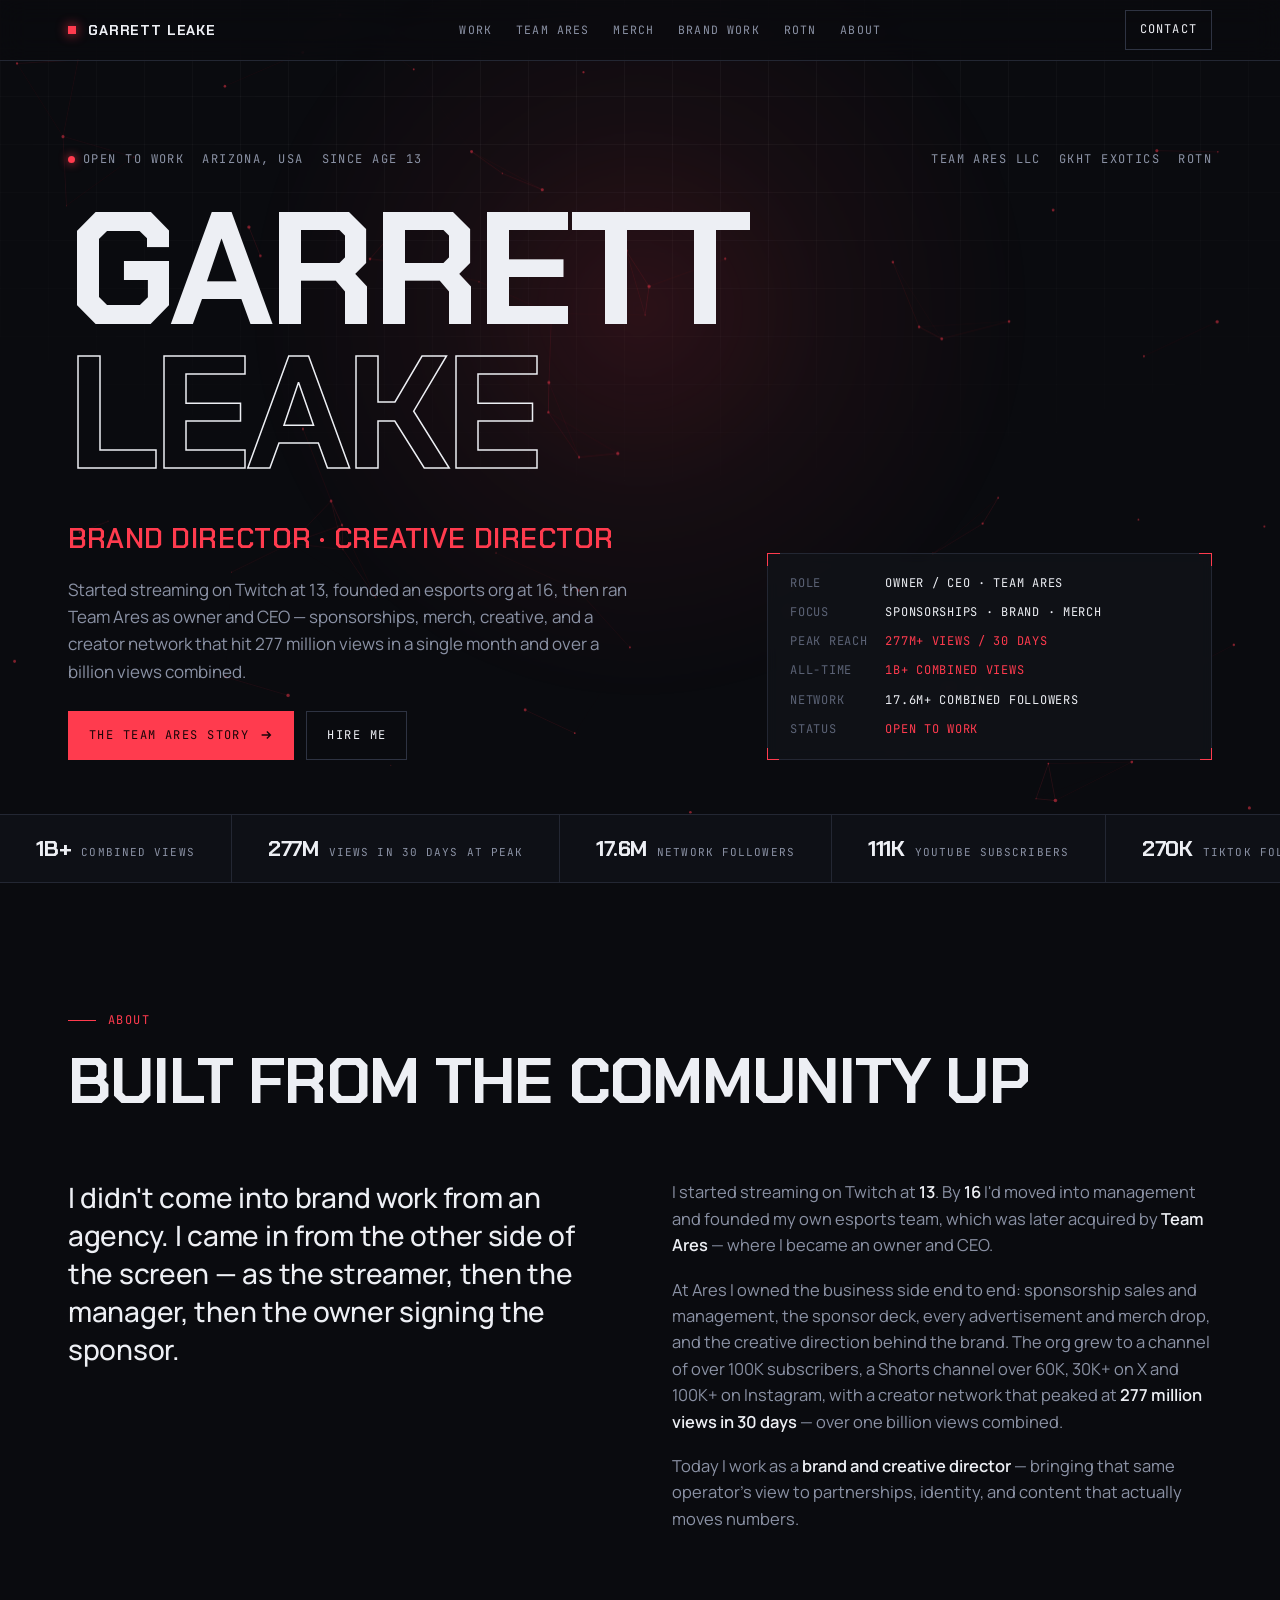
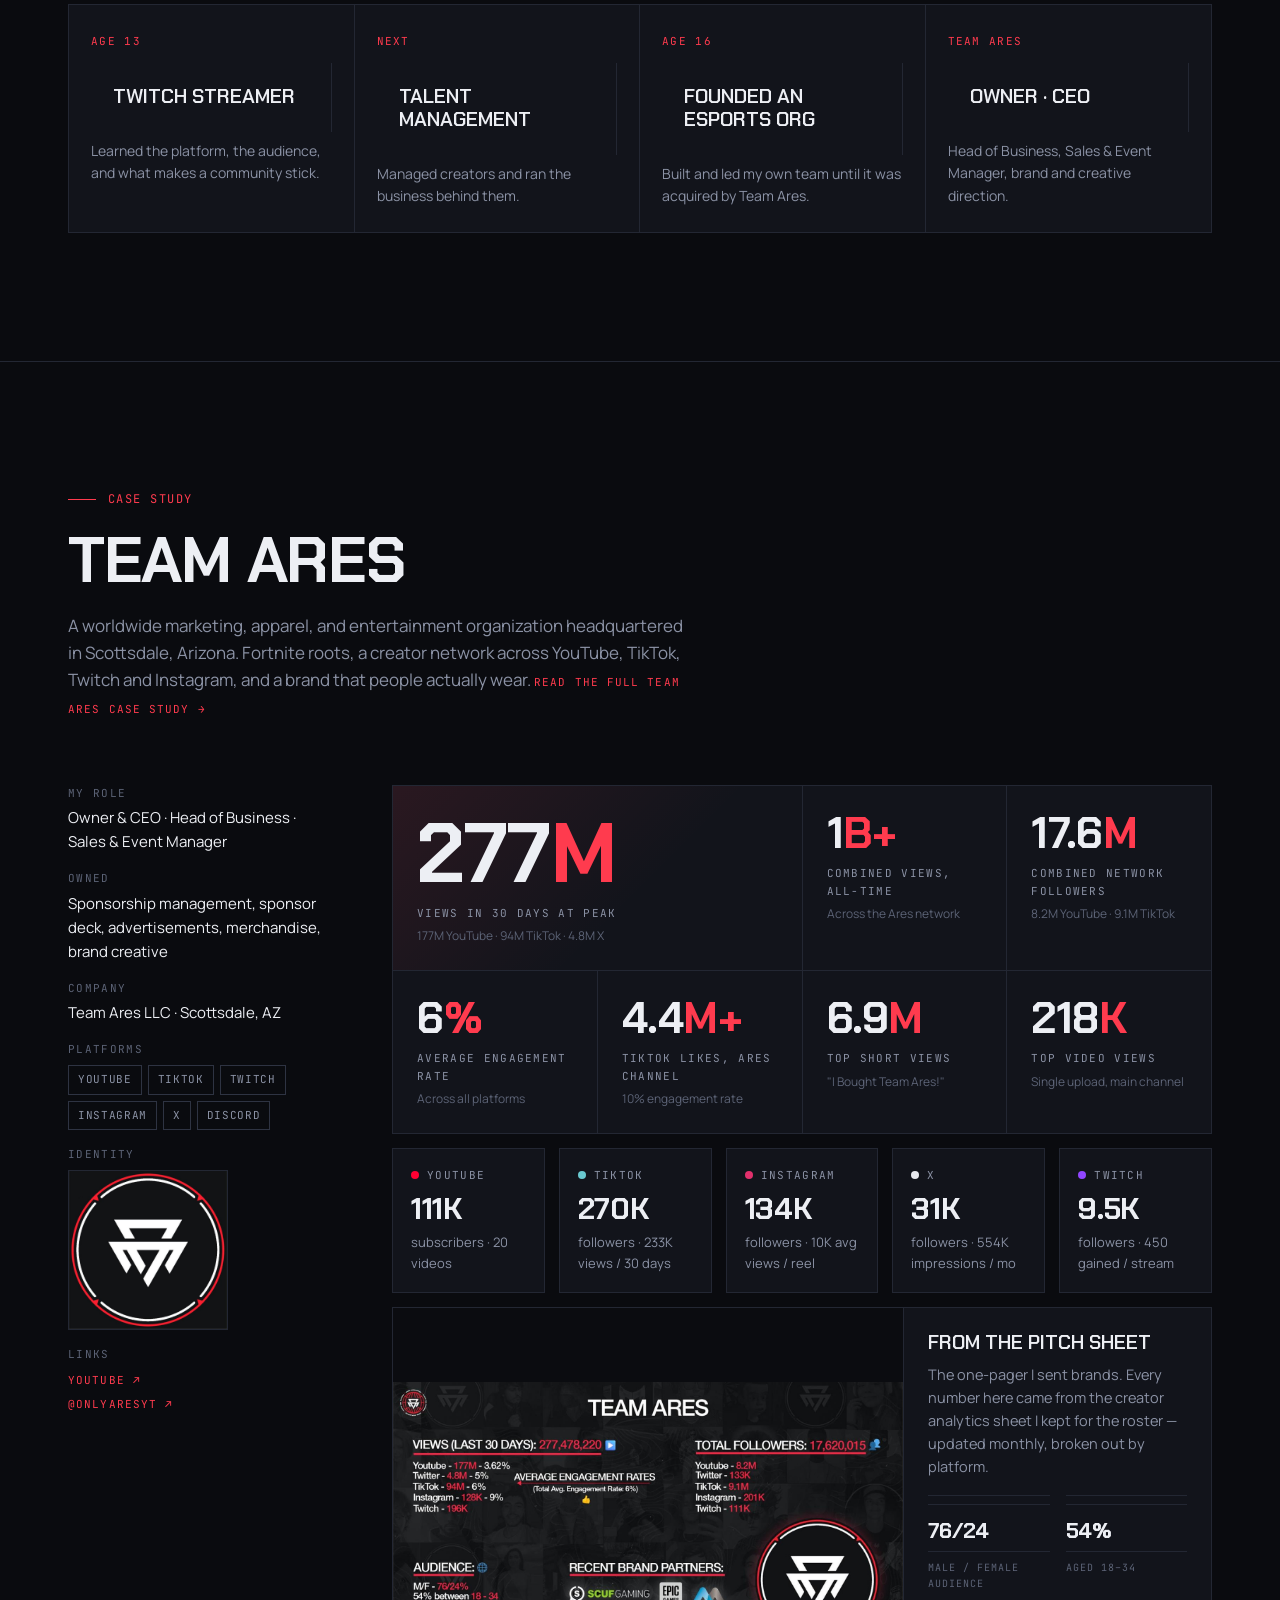
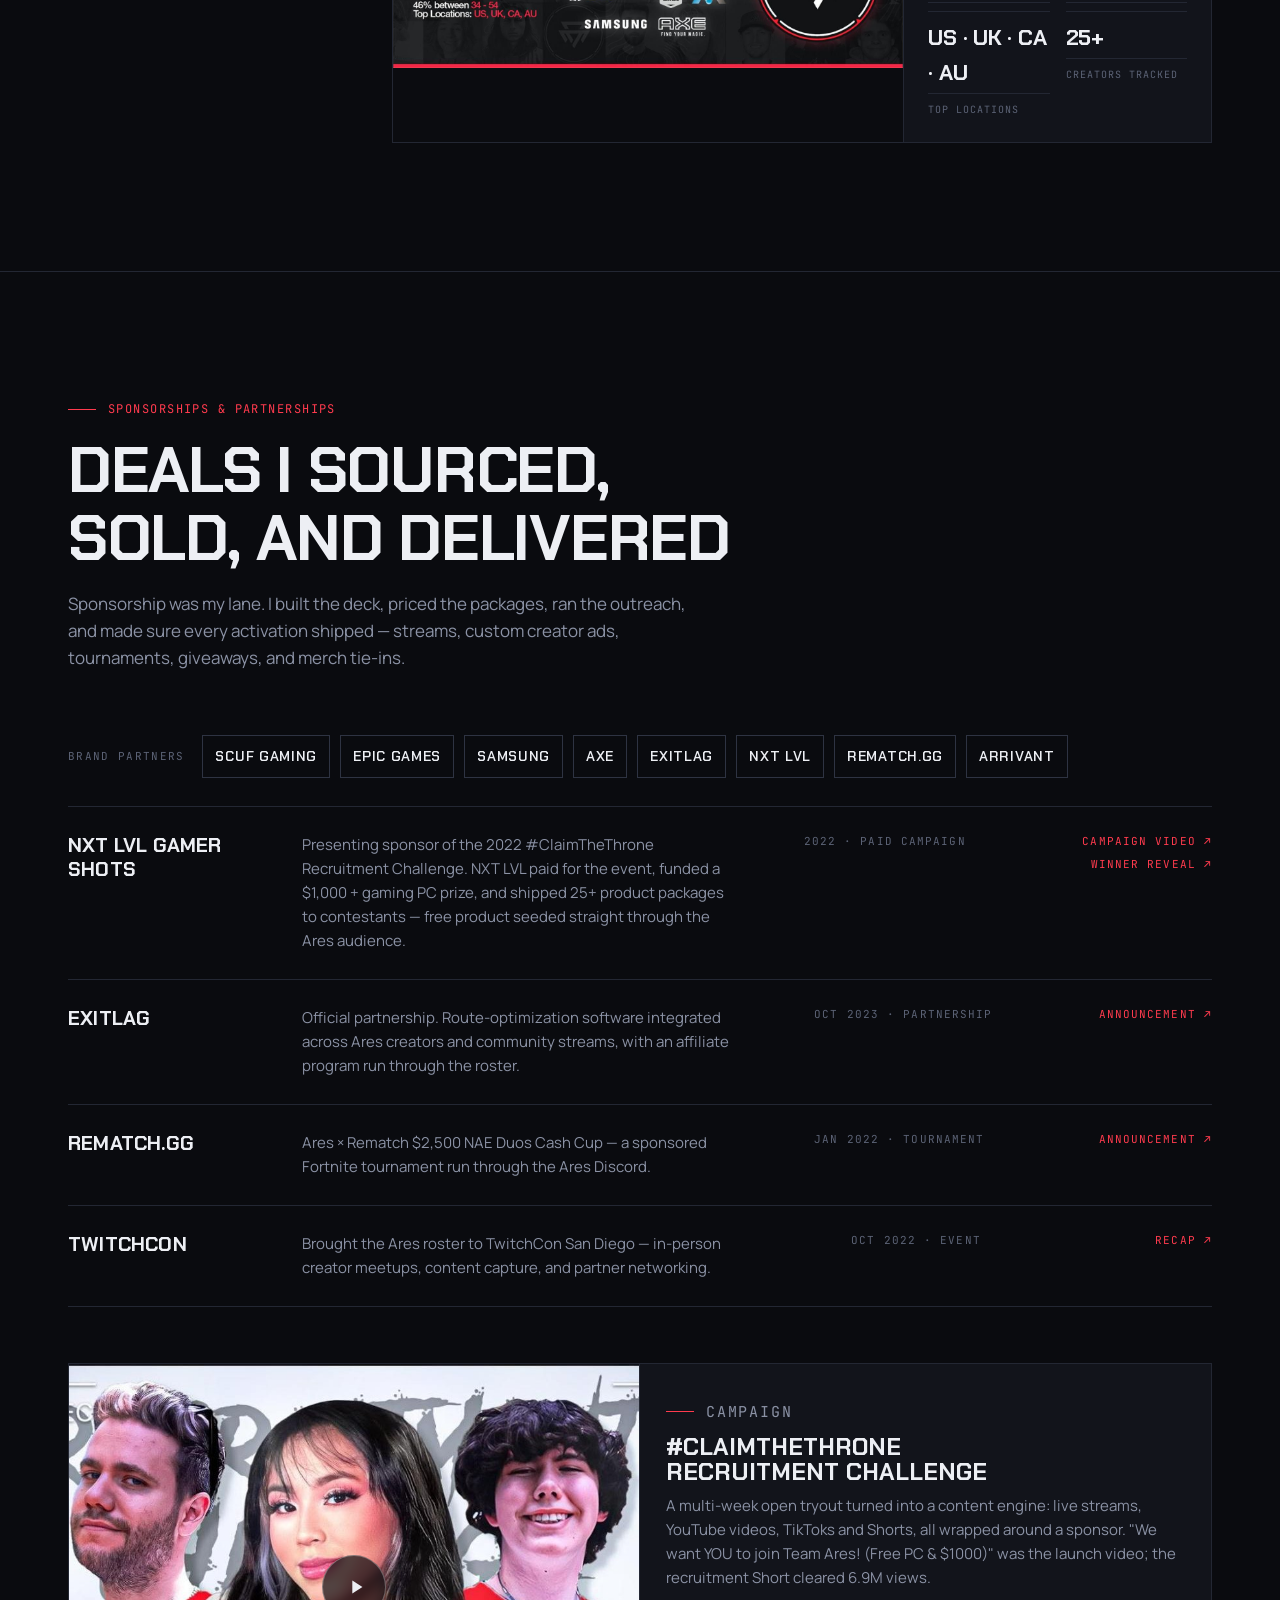
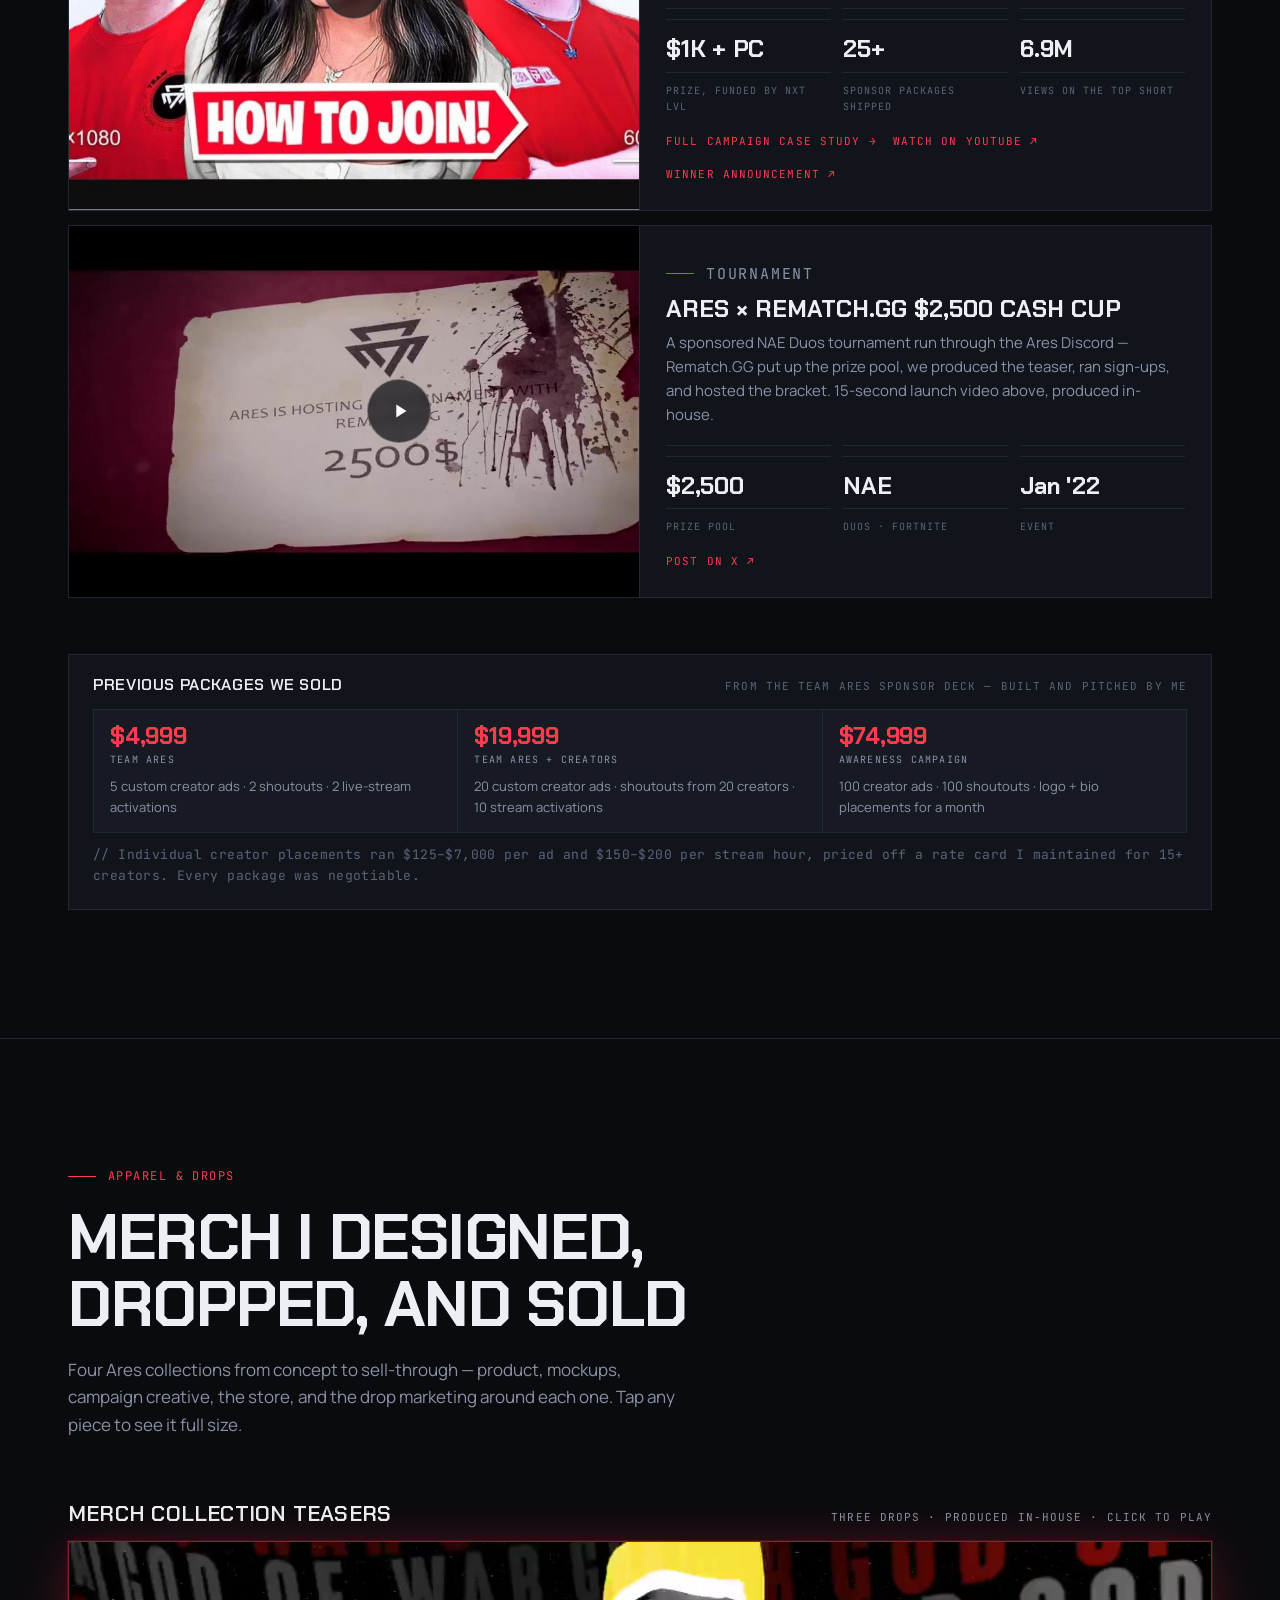
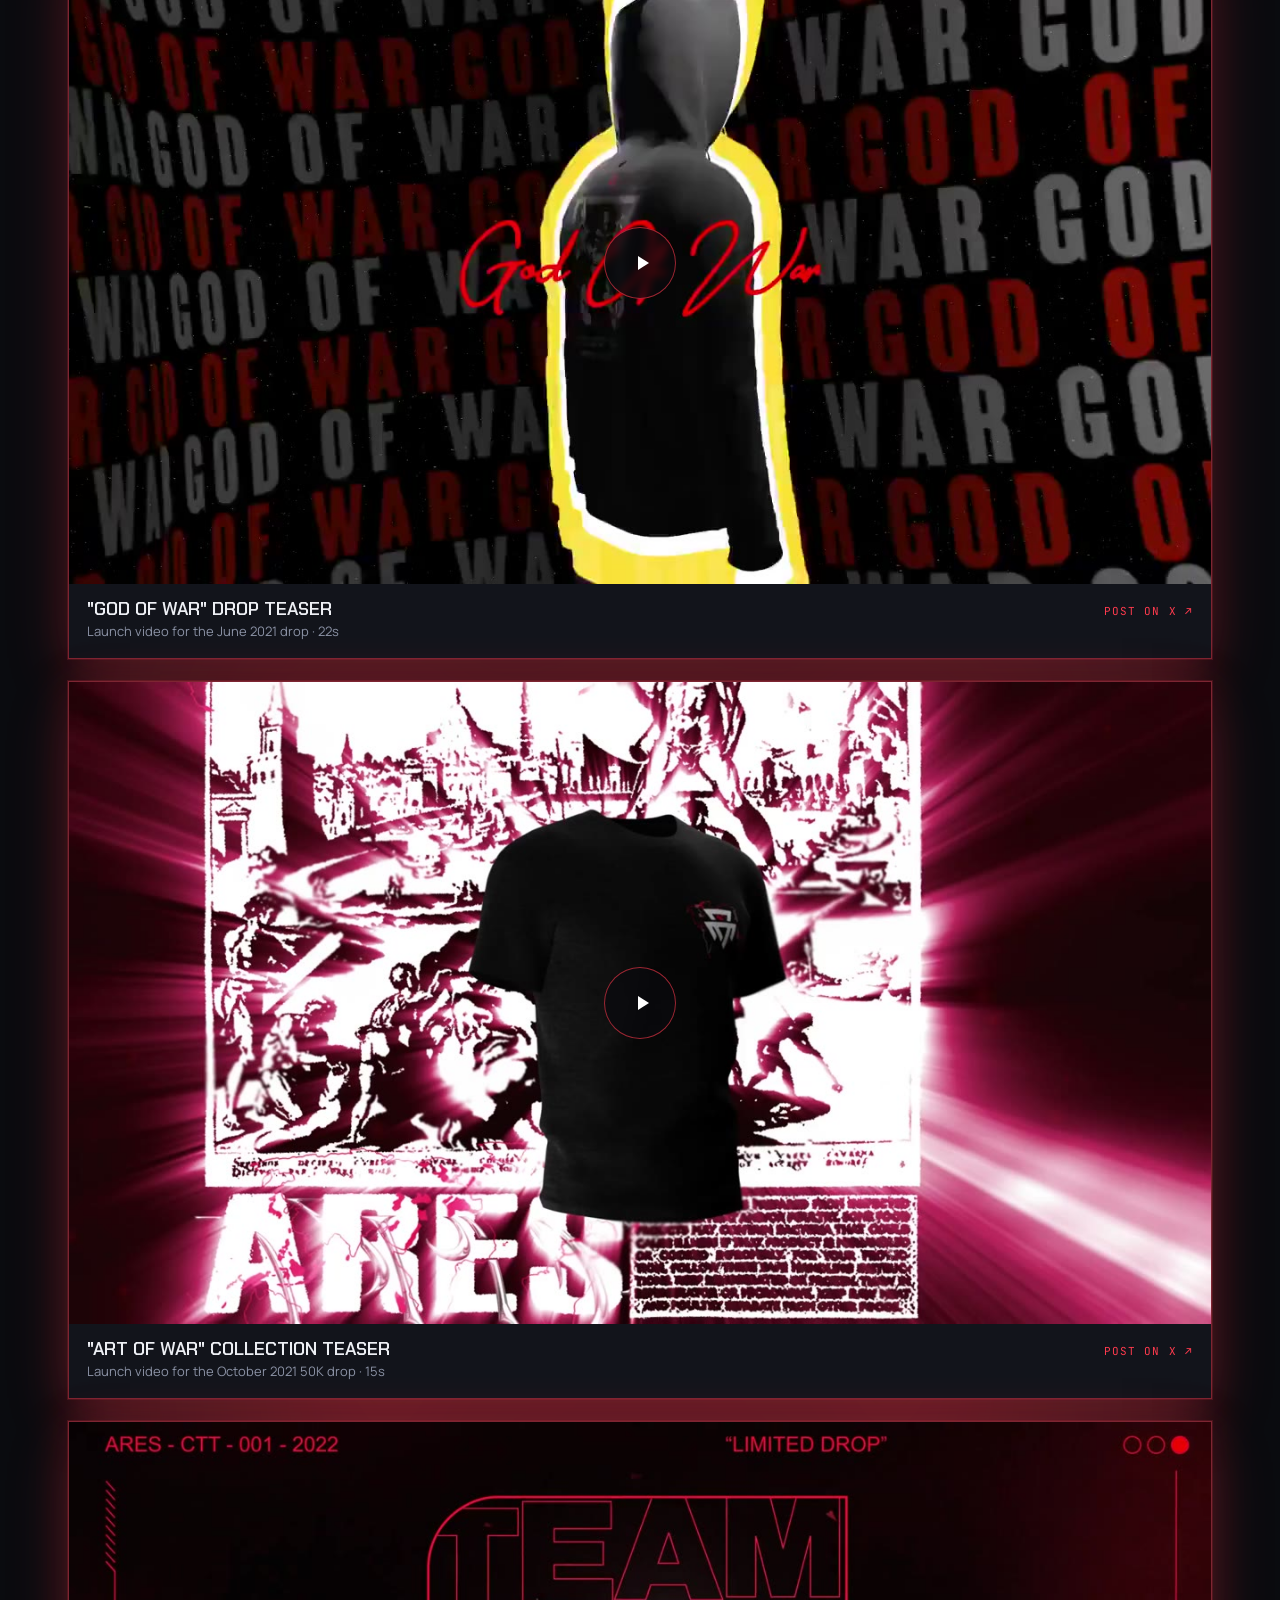
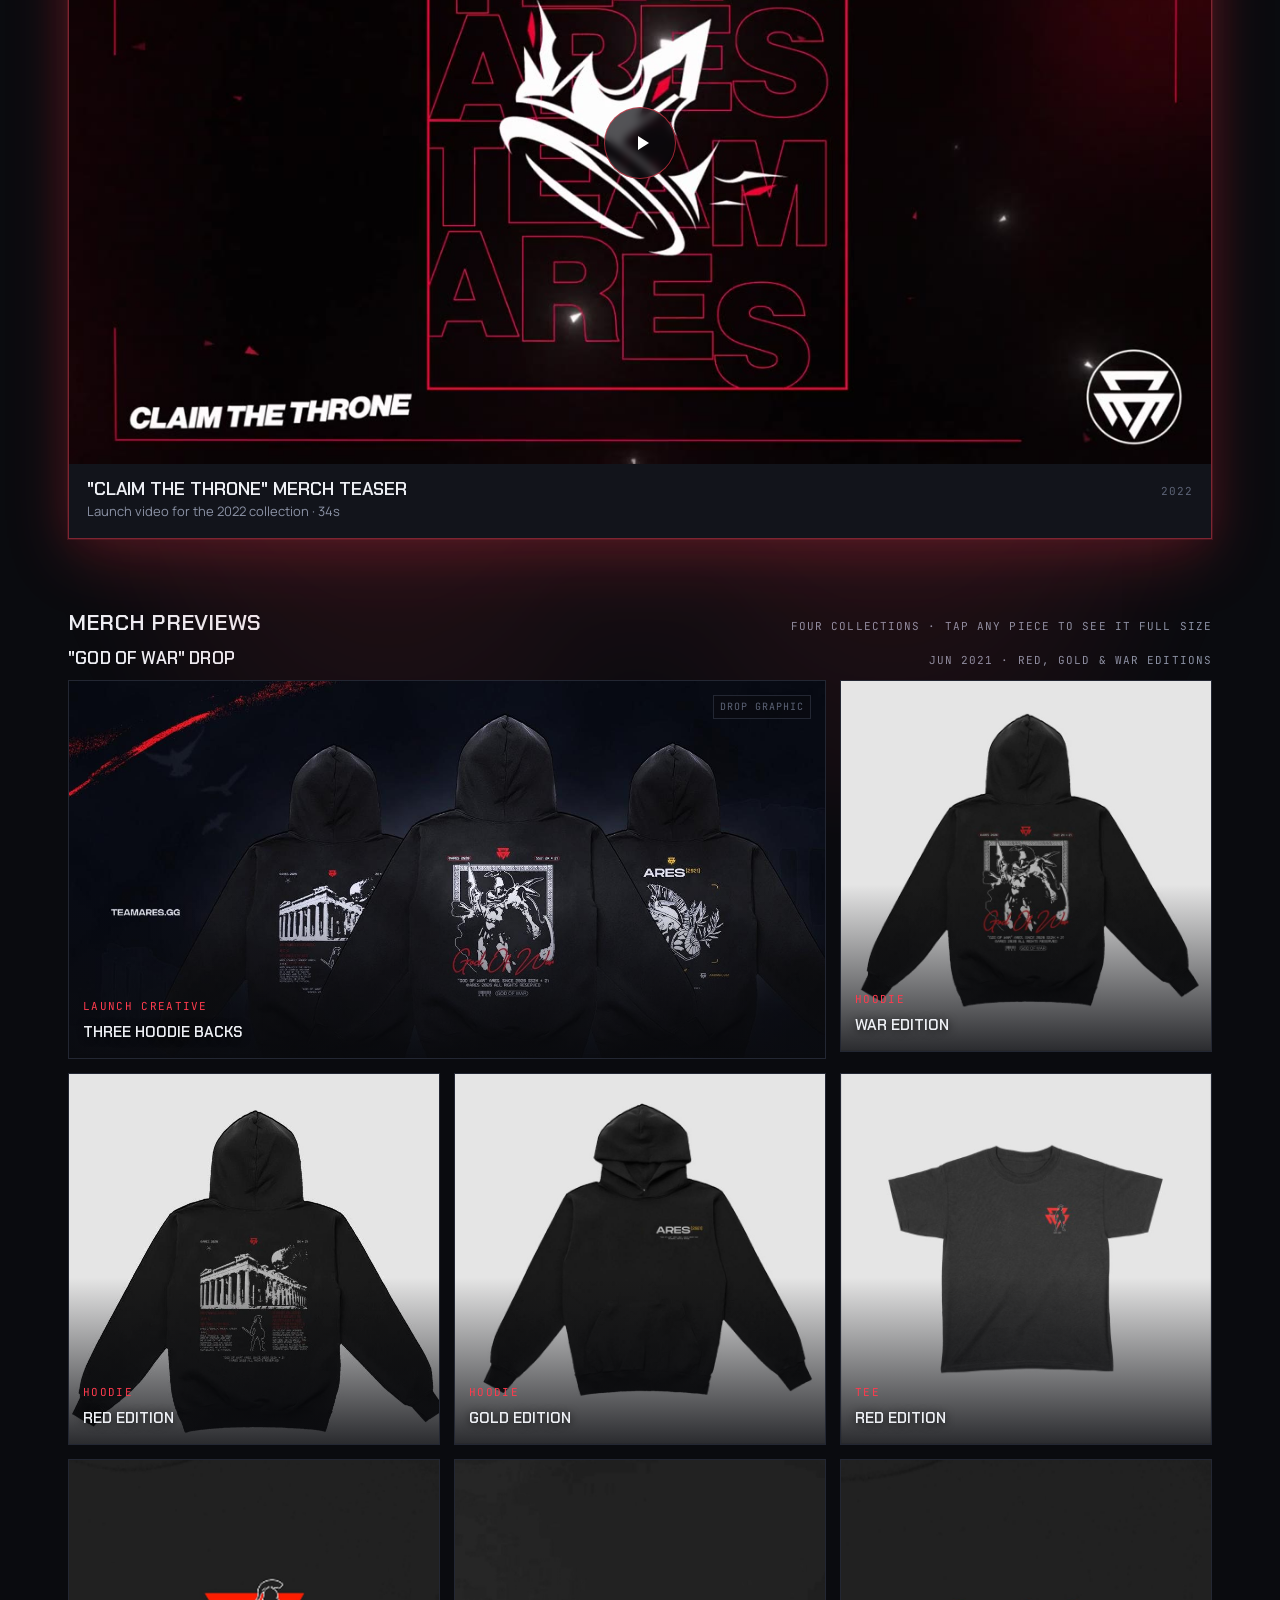
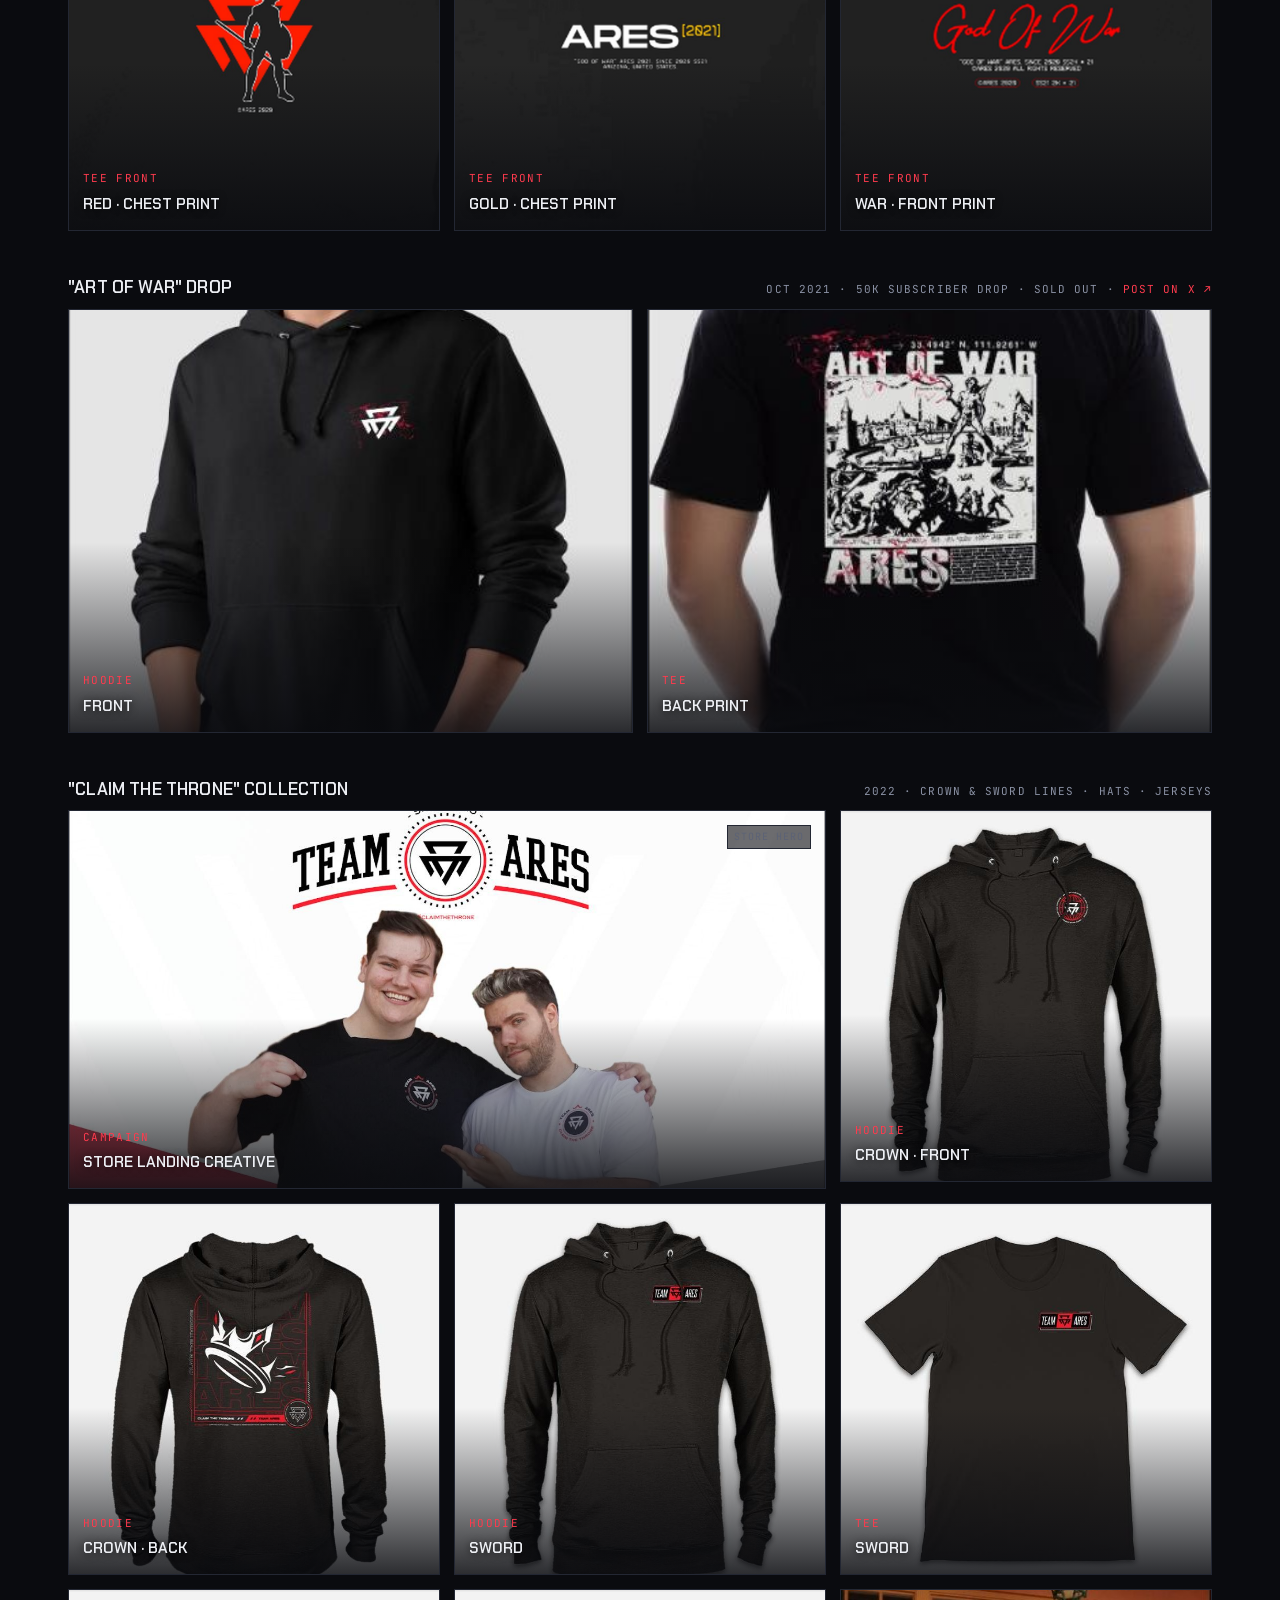
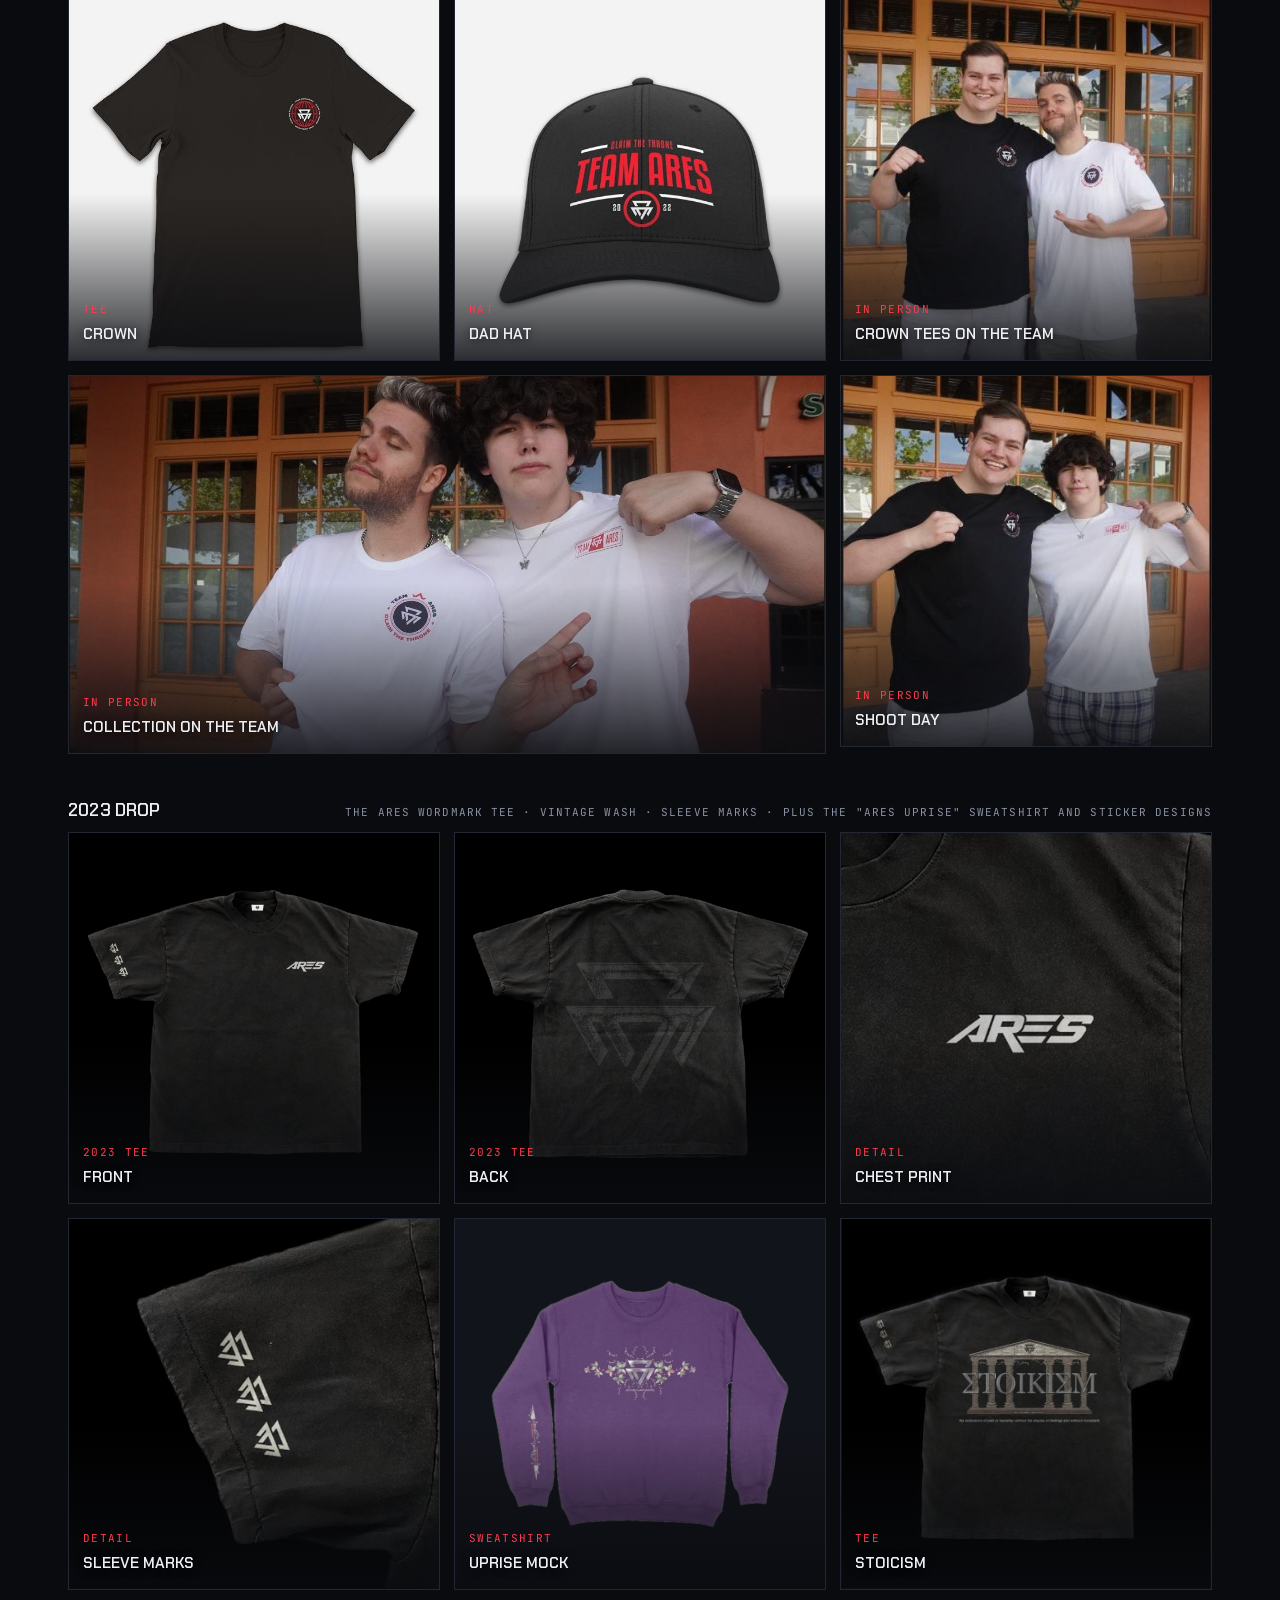
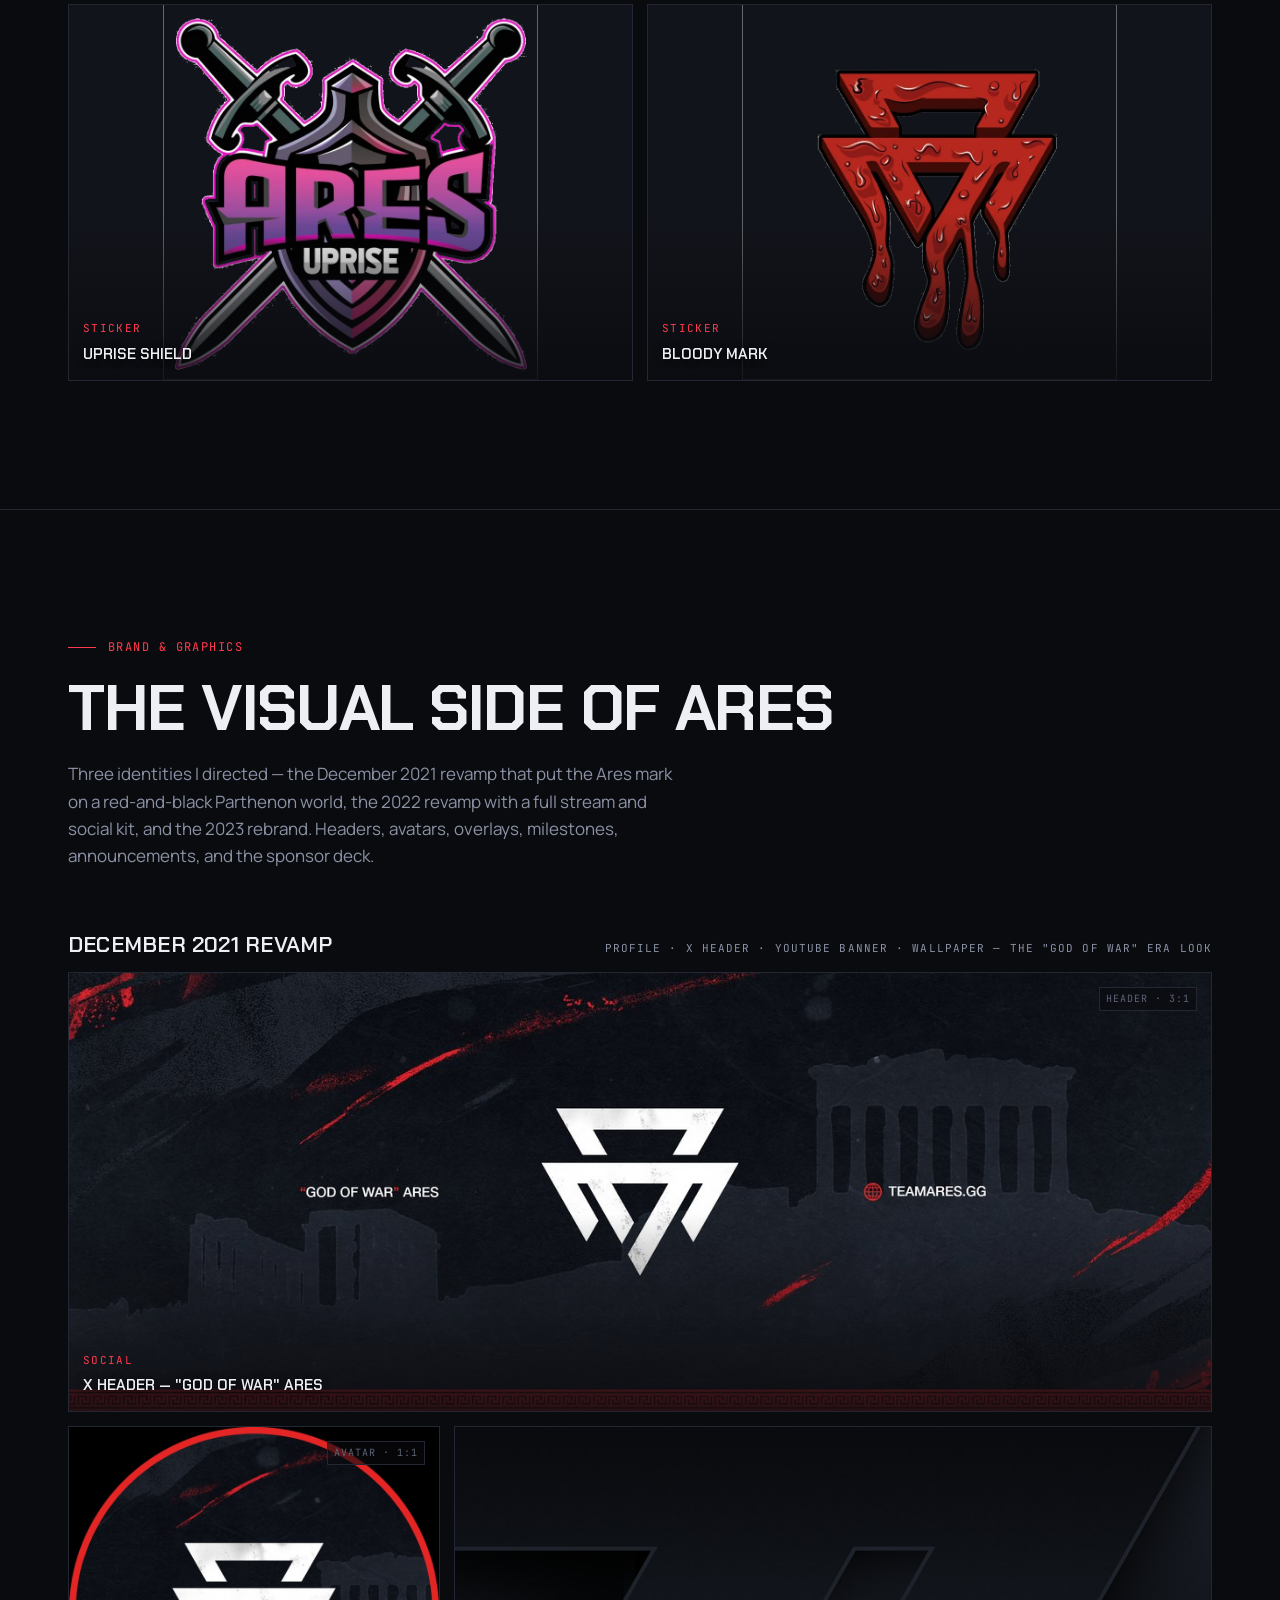
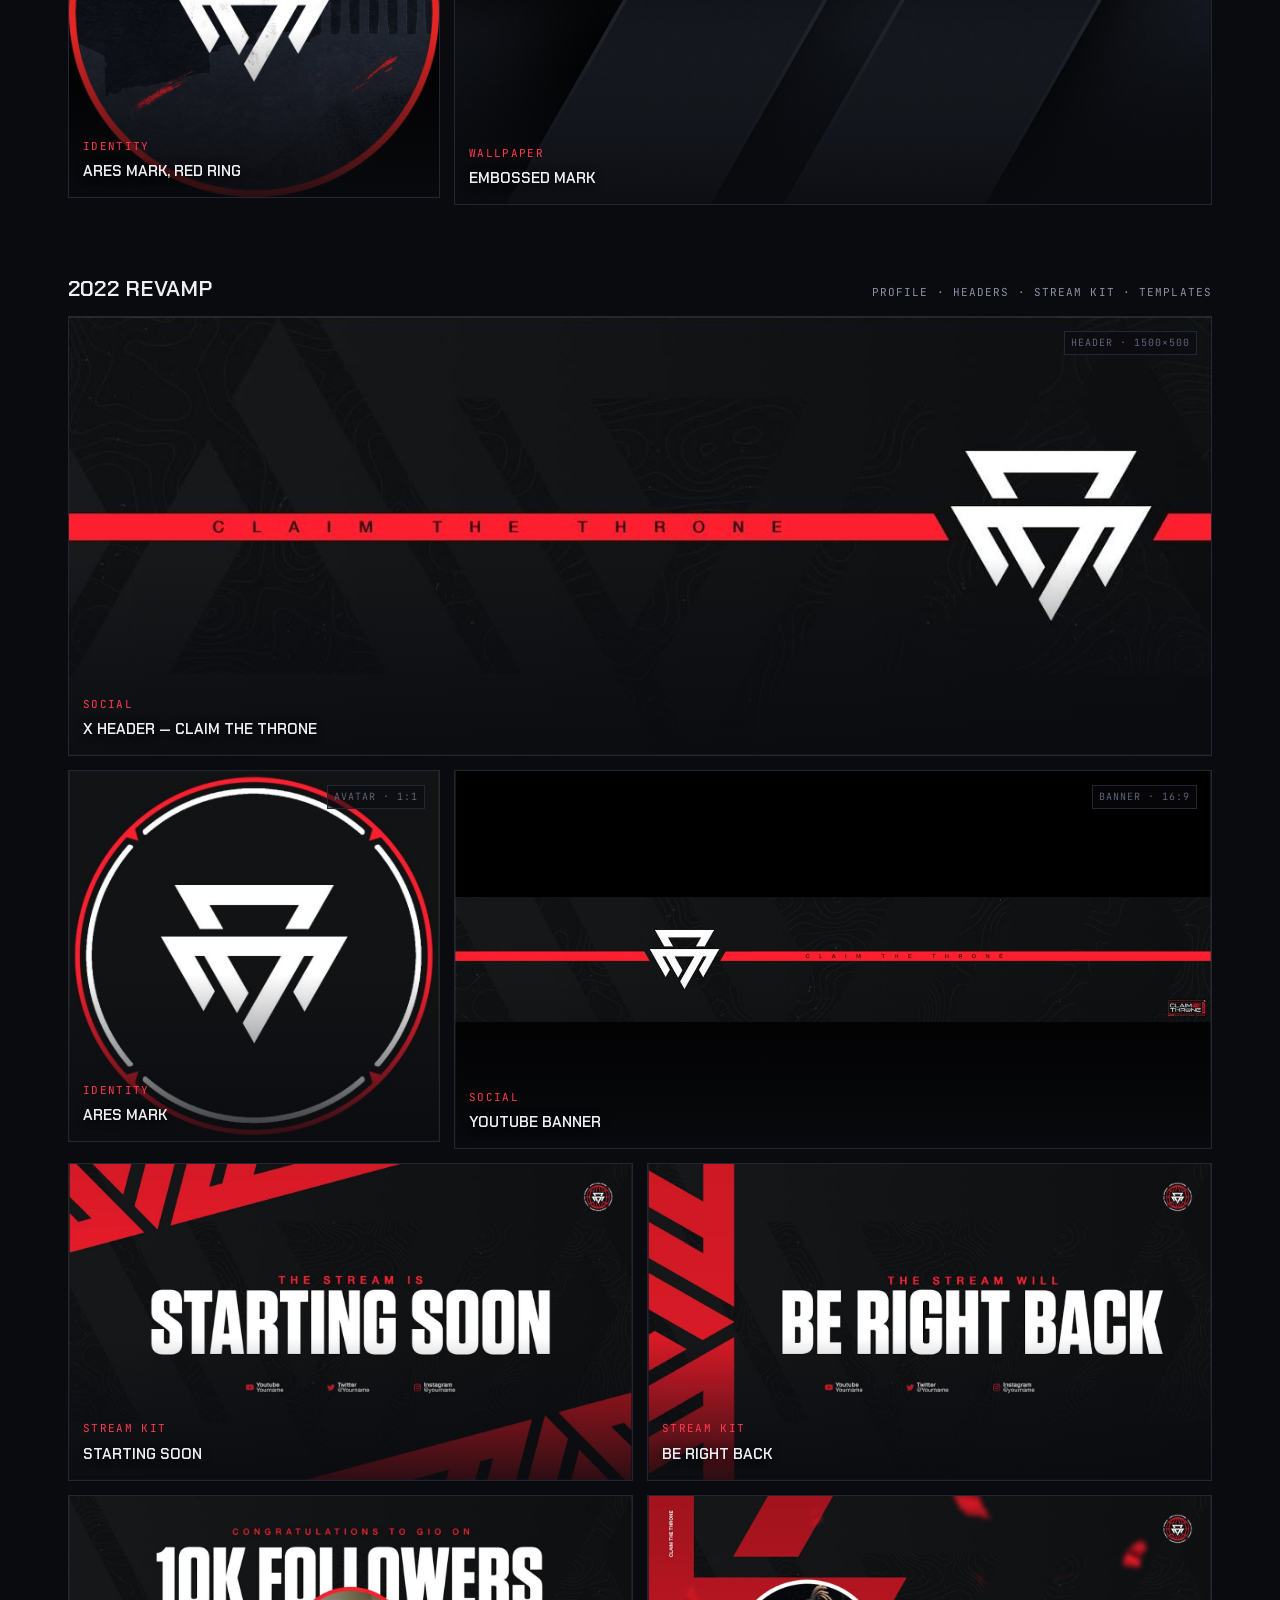
==== index.html @ 85408b77 "Testimonials as a strip of five (three-then-two on tablets, two-two-one on phones); more room above " ====
<!DOCTYPE html>
<html lang="en">
<head>
  <meta charset="UTF-8">
  <meta name="viewport" content="width=device-width, initial-scale=1.0, viewport-fit=cover">
  <title>Garrett Leake — Brand & Creative Director</title>
  <meta name="description" content="Garrett Leake is a brand and creative director from Arizona — former owner and CEO of Team Ares, founder of ROTN and GKHT Exotics. Open to work.">
  <link rel="canonical" href="https://garrettleake.com/">
  <meta name="theme-color" content="#0A0B0F">
  <meta name="color-scheme" content="dark">

  <link rel="icon" href="./favicon.ico" sizes="any">
  <link rel="icon" href="./favicon-32x32.png" type="image/png" sizes="32x32">
  <link rel="icon" href="./favicon-16x16.png" type="image/png" sizes="16x16">
  <link rel="apple-touch-icon" href="./apple-touch-icon.png" sizes="180x180">
  <link rel="manifest" href="./site.webmanifest">

  <meta property="og:title" content="Garrett Leake — Brand & Creative Director">
  <meta property="og:description" content="Garrett Leake is a brand and creative director from Arizona — former owner and CEO of Team Ares, founder of ROTN and GKHT Exotics. Open to work.">
  <meta property="og:type" content="website">
  <meta property="og:url" content="https://garrettleake.com/">
  <meta property="og:image" content="https://garrettleake.com/og-image.png">
  <meta property="og:image:width" content="1200">
  <meta property="og:image:height" content="630">
  <meta property="og:image:alt" content="Garrett Leake — Brand & Creative Director">
  <meta property="og:site_name" content="Garrett Leake">
  <meta name="twitter:card" content="summary_large_image">
  <meta name="twitter:image" content="https://garrettleake.com/og-image.png">
  <meta name="twitter:site" content="@aresgarrett">

  <link rel="preconnect" href="https://fonts.googleapis.com">
  <link rel="preconnect" href="https://fonts.gstatic.com" crossorigin>
  <link rel="stylesheet" href="https://fonts.googleapis.com/css2?family=Chakra+Petch:wght@500;600;700&family=Manrope:wght@400;500;600;700&family=JetBrains+Mono:wght@400;500&display=swap">
  <link rel="stylesheet" href="./styles.css?v=2d141410">
  <script type="application/ld+json">{"@context": "https://schema.org", "@type": "Person", "@id": "https://garrettleake.com/#person", "name": "Garrett Leake", "url": "https://garrettleake.com/", "image": "https://garrettleake.com/img/garrett-leake.jpg", "jobTitle": "Brand & Creative Director", "description": "Garrett Leake is a brand and creative director from Arizona — former owner and CEO of Team Ares, founder of ROTN and GKHT Exotics. Open to work.", "worksFor": {"@type": "Organization", "name": "GKHT Exotics", "url": "https://gkhtexotics.com/"}, "alumniOf": {"@type": "Organization", "name": "Team Ares LLC"}, "address": {"@type": "PostalAddress", "addressRegion": "AZ", "addressCountry": "US"}, "email": "mailto:support@wolfpog.com", "knowsAbout": ["brand direction", "creative direction", "sponsorship management", "influencer marketing", "esports", "merchandise", "apparel", "creator networks", "Team Ares", "ROTN", "GKHT Exotics"], "sameAs": ["https://www.instagram.com/gkht/", "https://x.com/aresgarrett", "https://gkhtexotics.com/", "https://www.linkedin.com/in/garrett-leake-333968214/", "https://www.crunchbase.com/person/garrett-leake"], "homeLocation": {"@type": "Place", "name": "Scottsdale, Arizona"}}</script>
  <script type="application/ld+json">{"@context": "https://schema.org", "@type": "WebSite", "@id": "https://garrettleake.com/#website", "url": "https://garrettleake.com/", "name": "Garrett Leake", "publisher": {"@id": "https://garrettleake.com/#person"}}</script>
  <script type="application/ld+json">{"@context": "https://schema.org", "@type": "BreadcrumbList", "itemListElement": [{"@type": "ListItem", "position": 1, "name": "Home", "item": "https://garrettleake.com/"}]}</script>
  </head>
<body>
<!-- ============ NAV ============ -->
<nav class="nav" aria-label="Primary">
  <div class="wrap">
    <a class="brand" href="./"><span class="dot"></span>Garrett Leake</a>
    <div class="nav-links">
      <a href="work/">Work</a>
      <a href="#ares">Team Ares</a>
      <a href="#merch">Merch</a>
      <a href="#work">Brand Work</a>
      <a href="#rotn">ROTN</a>
      <a href="about/">About</a>
    </div>
    <a class="nav-cta" href="#contact">Contact</a>
  </div>
</nav>

<!-- ============ HERO ============ -->
<header class="hero" id="top">
  <canvas id="field" aria-hidden="true"></canvas>
  <div class="glow" aria-hidden="true"></div>
  <div class="wrap">
    <div class="hero-top">
      <div class="hero-tag">
        <span><i class="live"></i>Open to work</span>
        <span>Arizona, USA</span>
        <span>Since age 13</span>
      </div>
      <div class="hero-tag"><span>Team Ares LLC</span><span>GKHT Exotics</span><span>ROTN</span></div>
    </div>
    <h1>Garrett<span class="l2">Leake</span></h1>
    <div class="hero-sub">
      <div>
        <p class="hero-role">Brand Director · Creative Director</p>
        <p class="hero-lede">Started streaming on Twitch at 13, founded an esports org at 16, then ran Team Ares as owner and CEO — sponsorships, merch, creative, and a creator network that hit 277 million views in a single month and over a billion views combined.</p>
        <div class="hero-cta">
          <a class="btn primary" href="#ares">The Team Ares story
            <svg viewBox="0 0 16 16" fill="none" stroke="currentColor" stroke-width="1.6"><path d="M3 8h10M9 4l4 4-4 4"/></svg></a>
          <a class="btn" href="#contact">Hire me</a>
        </div>
      </div>
      <aside class="hud" aria-label="At a glance">
        <span class="c1"></span><span class="c2"></span>
        <dl>
          <dt>Role</dt><dd>Owner / CEO · Team Ares</dd>
          <dt>Focus</dt><dd>Sponsorships · Brand · Merch</dd>
          <dt>Peak reach</dt><dd class="ok">277M+ views / 30 days</dd>
          <dt>All-time</dt><dd class="ok">1B+ combined views</dd>
          <dt>Network</dt><dd>17.6M+ combined followers</dd>
          <dt>Status</dt><dd class="ok">Open to work</dd>
        </dl>
      </aside>
    </div>
  </div>
</header>

<!-- ============ TICKER ============ -->
<div class="ticker" aria-hidden="true">
  <div class="ticker-track" id="ticker">
    <div class="ticker-item"><span class="num">1B+</span><span class="lab">Combined views</span></div>
    <div class="ticker-item"><span class="num">277M</span><span class="lab">Views in 30 days at peak</span></div>
    <div class="ticker-item"><span class="num">17.6M</span><span class="lab">Network followers</span></div>
    <div class="ticker-item"><span class="num">111K</span><span class="lab">YouTube subscribers</span></div>
    <div class="ticker-item"><span class="num">270K</span><span class="lab">TikTok followers</span></div>
    <div class="ticker-item"><span class="num">134K</span><span class="lab">Instagram followers</span></div>
    <div class="ticker-item"><span class="num">31K</span><span class="lab">X followers</span></div>
    <div class="ticker-item"><span class="num">300+</span><span class="lab">ROTN units sold in a month</span></div>
    <div class="ticker-item"><span class="num">$75K</span><span class="lab">Top sponsor package</span></div>
  </div>
</div>

<!-- ============ ABOUT ============ -->
<section class="block" id="about">
  <div class="wrap">
    <div class="sec-head">
      <p class="eyebrow">About</p>
      <h2>Built from the community up</h2>
    </div>
    <div class="about-grid">
      <p class="lead">I didn't come into brand work from an agency. I came in from the other side of the screen — as the streamer, then the manager, then the owner signing the sponsor.</p>
      <div class="body">
        <p>I started streaming on Twitch at <strong>13</strong>. By <strong>16</strong> I'd moved into management and founded my own esports team, which was later acquired by <strong>Team Ares</strong> — where I became an owner and CEO.</p>
        <p>At Ares I owned the business side end to end: sponsorship sales and management, the sponsor deck, every advertisement and merch drop, and the creative direction behind the brand. The org grew to a channel of over 100K subscribers, a Shorts channel over 60K, 30K+ on X and 100K+ on Instagram, with a creator network that peaked at <strong>277 million views in 30 days</strong> — over one billion views combined.</p>
        <p>Today I work as a <strong>brand and creative director</strong> — bringing that same operator's view to partnerships, identity, and content that actually moves numbers.</p>
      </div>
    </div>
    <div class="path" aria-label="Career path">
      <div><span class="k">Age 13</span><div class="v">Twitch streamer</div><p class="d">Learned the platform, the audience, and what makes a community stick.</p></div>
      <div><span class="k">Next</span><div class="v">Talent management</div><p class="d">Managed creators and ran the business behind them.</p></div>
      <div><span class="k">Age 16</span><div class="v">Founded an esports org</div><p class="d">Built and led my own team until it was acquired by Team Ares.</p></div>
      <div><span class="k">Team Ares</span><div class="v">Owner · CEO</div><p class="d">Head of Business, Sales &amp; Event Manager, brand and creative direction.</p></div>
    </div>
  </div>
</section>

<!-- ============ TEAM ARES CASE STUDY ============ -->
<section class="block" id="ares">
  <div class="wrap">
    <div class="sec-head">
      <p class="eyebrow">Case study</p>
      <h2>Team Ares</h2>
      <p class="intro">A worldwide marketing, apparel, and entertainment organization headquartered in Scottsdale, Arizona. Fortnite roots, a creator network across YouTube, TikTok, Twitch and Instagram, and a brand that people actually wear. <a class="xlink" href="work/team-ares/">Read the full Team Ares case study →</a></p>
    </div>
    <div class="dossier">
      <aside class="rail">
        <dl>
          <div><dt>My role</dt><dd>Owner &amp; CEO · Head of Business · Sales &amp; Event Manager</dd></div>
          <div><dt>Owned</dt><dd>Sponsorship management, sponsor deck, advertisements, merchandise, brand creative</dd></div>
          <div><dt>Company</dt><dd>Team Ares LLC · Scottsdale, AZ</dd></div>
          <div><dt>Platforms</dt><dd class="tags"><span class="tag">YouTube</span><span class="tag">TikTok</span><span class="tag">Twitch</span><span class="tag">Instagram</span><span class="tag">X</span><span class="tag">Discord</span></dd></div>
          <div><dt>Identity</dt><dd><img class="thumb" src="img/pfp-2022.jpg" alt="Team Ares mark, 2022 identity" width="812" height="812" loading="lazy" style="max-width:160px"></dd></div>
          <div><dt>Links</dt><dd><a href="https://www.youtube.com/@TeamAresGGs" target="_blank" rel="noopener" class="xlink">YouTube ↗</a><br><a href="https://x.com/OnlyAresYT" target="_blank" rel="noopener" class="xlink">@OnlyAresYT ↗</a></dd></div>
        </dl>
      </aside>
      <div>
        <div class="stats" aria-label="Team Ares by the numbers">
          <div class="stat hero-stat"><div class="num">277<em>M</em></div><div class="lab">Views in 30 days at peak</div><div class="src">177M YouTube · 94M TikTok · 4.8M X</div></div>
          <div class="stat"><div class="num">1<em>B+</em></div><div class="lab">Combined views, all-time</div><div class="src">Across the Ares network</div></div>
          <div class="stat"><div class="num">17.6<em>M</em></div><div class="lab">Combined network followers</div><div class="src">8.2M YouTube · 9.1M TikTok</div></div>
          <div class="stat"><div class="num">6<em>%</em></div><div class="lab">Average engagement rate</div><div class="src">Across all platforms</div></div>
          <div class="stat"><div class="num">4.4<em>M+</em></div><div class="lab">TikTok likes, Ares channel</div><div class="src">10% engagement rate</div></div>
          <div class="stat"><div class="num">6.9<em>M</em></div><div class="lab">Top Short views</div><div class="src">"I Bought Team Ares!"</div></div>
          <div class="stat"><div class="num">218<em>K</em></div><div class="lab">Top video views</div><div class="src">Single upload, main channel</div></div>
        </div>

        <div class="platforms" aria-label="Team Ares social platforms">
          <div class="plat"><div class="p"><i style="background:#FF0033"></i>YouTube</div><div class="n num">111K</div><div class="m">subscribers · 20 videos</div></div>
          <div class="plat"><div class="p"><i style="background:#69C9D0"></i>TikTok</div><div class="n num">270K</div><div class="m">followers · 233K views / 30 days</div></div>
          <div class="plat"><div class="p"><i style="background:#E1306C"></i>Instagram</div><div class="n num">134K</div><div class="m">followers · 10K avg views / reel</div></div>
          <div class="plat"><div class="p"><i style="background:#E7E9EE"></i>X</div><div class="n num">31K</div><div class="m">followers · 554K impressions / mo</div></div>
          <div class="plat"><div class="p"><i style="background:#9146FF"></i>Twitch</div><div class="n num">9.5K</div><div class="m">followers · 450 gained / stream</div></div>
        </div>

        <figure class="exhibit" style="margin:14px 0 0">
          <img src="img/pitch-sheet-2.jpg" alt="Team Ares pitch sheet: 277,478,220 views in the last 30 days, 17,620,015 total followers, recent brand partners" width="1444" height="812" loading="lazy" data-lb="Team Ares pitch sheet — network reach">
          <figcaption class="cap">
            <h3>From the pitch sheet</h3>
            <p>The one-pager I sent brands. Every number here came from the creator analytics sheet I kept for the roster — updated monthly, broken out by platform.</p>
            <div class="kv">
              <div><div class="n num">76/24</div><div class="l">Male / female audience</div></div>
              <div><div class="n num">54%</div><div class="l">Aged 18–34</div></div>
              <div><div class="n num">US · UK · CA · AU</div><div class="l">Top locations</div></div>
              <div><div class="n num">25+</div><div class="l">Creators tracked</div></div>
            </div>
          </figcaption>
        </figure>
      </div>
    </div>
  </div>
</section>

<!-- ============ SPONSORSHIPS ============ -->
<section class="block" id="partners">
  <div class="wrap">
    <div class="sec-head">
      <p class="eyebrow">Sponsorships &amp; partnerships</p>
      <h2>Deals I sourced, sold, and delivered</h2>
      <p class="intro">Sponsorship was my lane. I built the deck, priced the packages, ran the outreach, and made sure every activation shipped — streams, custom creator ads, tournaments, giveaways, and merch tie-ins.</p>
    </div>
    <div class="logos"><span class="k">Brand partners</span><span class="l">SCUF Gaming</span><span class="l">Epic Games</span><span class="l">Samsung</span><span class="l">AXE</span><span class="l">ExitLag</span><span class="l">NXT LVL</span><span class="l">Rematch.GG</span><span class="l">Arrivant</span></div>

    <div class="partners" style="margin-top:28px">
      <div class="partner">
        <div class="name">NXT LVL Gamer Shots</div>
        <div class="what">Presenting sponsor of the 2022 #ClaimTheThrone Recruitment Challenge. NXT LVL paid for the event, funded a $1,000 + gaming PC prize, and shipped 25+ product packages to contestants — free product seeded straight through the Ares audience.</div>
        <div class="when">2022 · Paid campaign</div>
        <div class="plinks"><a class="xlink" href="https://www.youtube.com/watch?v=j8sxe1e-j2Y" target="_blank" rel="noopener">Campaign video ↗</a><a class="xlink" href="https://www.youtube.com/watch?v=a-X1YceIdP4" target="_blank" rel="noopener">Winner reveal ↗</a></div>
      </div>
      <div class="partner">
        <div class="name">ExitLag</div>
        <div class="what">Official partnership. Route-optimization software integrated across Ares creators and community streams, with an affiliate program run through the roster.</div>
        <div class="when">Oct 2023 · Partnership</div>
        <div class="plinks"><a class="xlink" href="https://x.com/OnlyAresYT/status/1717647300510499015" target="_blank" rel="noopener">Announcement ↗</a></div>
      </div>
      <div class="partner">
        <div class="name">Rematch.GG</div>
        <div class="what">Ares × Rematch $2,500 NAE Duos Cash Cup — a sponsored Fortnite tournament run through the Ares Discord.</div>
        <div class="when">Jan 2022 · Tournament</div>
        <div class="plinks"><a class="xlink" href="https://x.com/OnlyAresYT/status/1482835175033782276" target="_blank" rel="noopener">Announcement ↗</a></div>
      </div>
      <div class="partner">
        <div class="name">TwitchCon</div>
        <div class="what">Brought the Ares roster to TwitchCon San Diego — in-person creator meetups, content capture, and partner networking.</div>
        <div class="when">Oct 2022 · Event</div>
        <div class="plinks"><a class="xlink" href="https://x.com/OnlyAresYT/status/1578886847157006336" target="_blank" rel="noopener">Recap ↗</a></div>
      </div>
    </div>

    <div class="campaign">
      <a class="media" href="https://www.youtube.com/watch?v=j8sxe1e-j2Y" target="_blank" rel="noopener" aria-label="Watch the #ClaimTheThrone recruitment video on YouTube">
        <img src="img/ctt-youtube-thumb.jpg" alt="We want YOU to join Team Ares! (Free PC & $1000) — YouTube thumbnail" width="1137" height="688" loading="lazy">
        <div class="play"><span><svg viewBox="0 0 24 24" fill="currentColor"><path d="M8 5v14l11-7z"/></svg></span></div>
      </a>
      <div class="body">
        <p class="eyebrow">Campaign</p>
        <h3 style="margin-top:10px">#ClaimTheThrone Recruitment Challenge</h3>
        <p>A multi-week open tryout turned into a content engine: live streams, YouTube videos, TikToks and Shorts, all wrapped around a sponsor. "We want YOU to join Team Ares! (Free PC &amp; $1000)" was the launch video; the recruitment Short cleared 6.9M views.</p>
        <div class="facts">
          <div><div class="n num">$1K + PC</div><div class="l">Prize, funded by NXT LVL</div></div>
          <div><div class="n num">25+</div><div class="l">Sponsor packages shipped</div></div>
          <div><div class="n num">6.9M</div><div class="l">Views on the top Short</div></div>
        </div>
        <div class="row"><a class="xlink" href="work/claim-the-throne/">Full campaign case study →</a><a class="xlink" href="https://www.youtube.com/watch?v=j8sxe1e-j2Y" target="_blank" rel="noopener">Watch on YouTube ↗</a><a class="xlink" href="https://www.youtube.com/watch?v=a-X1YceIdP4" target="_blank" rel="noopener">Winner announcement ↗</a></div>
      </div>
    </div>

    <div class="campaign" style="margin-top:14px">
      <div class="media" data-video="rematch">
        <div class="frame"><img src="img/poster-rematch-cup-teaser.jpg" alt="Ares × Rematch.GG cash cup teaser — poster frame" width="1280" height="720" loading="lazy"></div>
      </div>
      <div class="body">
        <p class="eyebrow">Tournament</p>
        <h3 style="margin-top:10px">Ares × Rematch.GG $2,500 Cash Cup</h3>
        <p>A sponsored NAE Duos tournament run through the Ares Discord — Rematch.GG put up the prize pool, we produced the teaser, ran sign-ups, and hosted the bracket. 15-second launch video above, produced in-house.</p>
        <div class="facts">
          <div><div class="n num">$2,500</div><div class="l">Prize pool</div></div>
          <div><div class="n num">NAE</div><div class="l">Duos · Fortnite</div></div>
          <div><div class="n num">Jan '22</div><div class="l">Event</div></div>
        </div>
        <div class="row"><a class="xlink" href="https://x.com/OnlyAresYT/status/1482835175033782276" target="_blank" rel="noopener">Post on X ↗</a></div>
      </div>
    </div>

    <div class="packages">
      <div class="head"><h3>Previous packages we sold</h3><span>From the Team Ares sponsor deck — built and pitched by me</span></div>
      <div class="rows">
        <div class="row"><div class="price num">$4,999</div><div class="t">Team Ares</div><div class="d">5 custom creator ads · 2 shoutouts · 2 live-stream activations</div></div>
        <div class="row"><div class="price num">$19,999</div><div class="t">Team Ares + Creators</div><div class="d">20 custom creator ads · shoutouts from 20 creators · 10 stream activations</div></div>
        <div class="row"><div class="price num">$74,999</div><div class="t">Awareness campaign</div><div class="d">100 creator ads · 100 shoutouts · logo + bio placements for a month</div></div>
      </div>
      <p class="foot">// Individual creator placements ran $125–$7,000 per ad and $150–$200 per stream hour, priced off a rate card I maintained for 15+ creators. Every package was negotiable.</p>
    </div>
  </div>
</section>

<!-- ============ MERCH ============ -->
<section class="block" id="merch">
  <div class="wrap">
    <div class="sec-head">
      <p class="eyebrow">Apparel &amp; drops</p>
      <h2>Merch I designed, dropped, and sold</h2>
      <p class="intro">Four Ares collections from concept to sell-through — product, mockups, campaign creative, the store, and the drop marketing around each one. Tap any piece to see it full size.</p>
    </div>
    <div class="stack">

      <div class="teasers-wrap">
        <div class="teasers-glow" aria-hidden="true"></div>
        <h3 class="sub-h">Merch collection teasers <span>Three drops · produced in-house · click to play</span></h3>
        <div class="teasers">
          <div class="vid lead glow" data-video="gow">
            <div class="frame"><img src="img/poster-god-of-war-teaser.jpg" alt="God of War drop teaser — poster frame" width="1280" height="720" loading="lazy"></div>
            <div class="meta"><div><h4>"God of War" drop teaser</h4><p>Launch video for the June 2021 drop · 22s</p></div><a class="xlink" href="https://x.com/OnlyAresYT/status/1406343175829086209" target="_blank" rel="noopener">Post on X ↗</a></div>
          </div>
          <div class="vid lead glow" data-video="aow">
            <div class="frame"><img src="img/poster-art-of-war-teaser.jpg" alt="Art of War collection teaser — poster frame, the chest-logo tee between two red bars" width="1280" height="720" loading="lazy"></div>
            <div class="meta"><div><h4>"Art of War" collection teaser</h4><p>Launch video for the October 2021 50K drop · 15s</p></div><a class="xlink" href="https://x.com/OnlyAresYT/status/1452377734261481479" target="_blank" rel="noopener">Post on X ↗</a></div>
          </div>
          <div class="vid lead glow" data-video="merch-ad">
            <div class="frame"><img src="img/poster-merch-ad-2022.jpg" alt="Claim the Throne merch teaser — poster frame" width="1280" height="720" loading="lazy"></div>
            <div class="meta"><div><h4>"Claim the Throne" merch teaser</h4><p>Launch video for the 2022 collection · 34s</p></div><span class="xlink" style="color:var(--dim)">2022</span></div>
          </div>
        </div>
      </div>

      <div>
        <h3 class="sub-h">Merch previews <span>Four collections · tap any piece to see it full size</span></h3>
        <div class="stack" style="gap:clamp(28px,4vw,48px)">

          <div>
            <h4 class="sub-h sub-h2">"God of War" drop <span>Jun 2021 · Red, Gold &amp; War editions</span></h4>
            <div class="work">
              <div class="tile w4"><img src="img/god-of-war-hoodies.jpg" alt="God of War drop — three hoodie back designs" width="1374" height="738" loading="lazy" data-lb="God of War drop — announcement graphic"><span class="ph">Drop graphic</span><span class="k">Launch creative</span><span class="t">Three hoodie backs</span></div>
              <div class="tile sq"><img src="img/gow-hoodie-war-back.jpg" alt="God of War hoodie, War edition, back" width="826" height="812" loading="lazy" data-lb="Hoodie · War edition"><span class="k">Hoodie</span><span class="t">War edition</span></div>
              <div class="tile sq"><img src="img/gow-hoodie-red-back.jpg" alt="God of War hoodie, Red edition, back" width="826" height="738" loading="lazy" data-lb="Hoodie · Red edition"><span class="k">Hoodie</span><span class="t">Red edition</span></div>
              <div class="tile sq"><img src="img/gow-hoodie-gold-back.jpg" alt="God of War hoodie, Gold edition" width="828" height="812" loading="lazy" data-lb="Hoodie · Gold edition"><span class="k">Hoodie</span><span class="t">Gold edition</span></div>
              <div class="tile sq"><img src="img/gow-tee-red.jpg" alt="God of War tee, Red edition" width="784" height="784" loading="lazy" data-lb="Tee · Red edition"><span class="k">Tee</span><span class="t">Red edition</span></div>
              <div class="tile sq"><img src="img/gow-tee-red-front-logo.jpg" alt="God of War tee, Red edition — chest print: red Ares mark with a white spartan outline, ©ARES 2020" width="900" height="900" loading="lazy" data-lb="Tee front · Red edition chest print"><span class="k">Tee front</span><span class="t">Red · chest print</span></div>
              <div class="tile sq"><img src="img/gow-tee-gold-front-logo.jpg" alt="God of War tee, Gold edition — chest print: ARES [2021] wordmark with the drop credit line" width="900" height="900" loading="lazy" data-lb="Tee front · Gold edition chest print"><span class="k">Tee front</span><span class="t">Gold · chest print</span></div>
              <div class="tile sq"><img src="img/gow-tee-war-front-logo.jpg" alt="God of War tee, War edition — front print: spartan illustration in a Greek-key frame with the God Of War script" width="900" height="900" loading="lazy" data-lb="Tee front · War edition print"><span class="k">Tee front</span><span class="t">War · front print</span></div>
            </div>
          </div>

          <div>
            <h4 class="sub-h sub-h2">"Art of War" drop <span>Oct 2021 · 50K subscriber drop · sold out · <a class="xlink" href="https://x.com/OnlyAresYT/status/1452377734261481479" target="_blank" rel="noopener">Post on X ↗</a></span></h4>
            <div class="work">
              <div class="tile tall" style="grid-column:span 3;aspect-ratio:4/3"><img src="img/aow-hoodie-front.jpg" alt="Art of War hoodie, front" width="496" height="784" loading="lazy" data-lb="Art of War hoodie · front"><span class="k">Hoodie</span><span class="t">Front</span></div>
              <div class="tile tall" style="grid-column:span 3;aspect-ratio:4/3"><img src="img/aow-tee-back.jpg" alt="Art of War tee, back print" width="412" height="784" loading="lazy" data-lb="Art of War tee · back"><span class="k">Tee</span><span class="t">Back print</span></div>
            </div>
          </div>

          <div>
            <h4 class="sub-h sub-h2">"Claim the Throne" collection <span>2022 · Crown &amp; Sword lines · hats · jerseys</span></h4>
            <div class="work">
              <div class="tile w4"><img src="img/ctt-main-screen.jpg" alt="Claim the Throne store hero — Team Ares since 2020" width="1444" height="812" loading="lazy" data-lb="2022 store hero"><span class="ph">Store hero</span><span class="k">Campaign</span><span class="t">Store landing creative</span></div>
              <div class="tile sq"><img src="img/ctt-crown-hoodie.jpg" alt="Crown hoodie, front — Crown crest on the chest" width="812" height="641" loading="lazy" data-lb="Crown hoodie · front"><span class="k">Hoodie</span><span class="t">Crown · front</span></div>
              <div class="tile sq"><img src="img/ctt-crown-hoodie-back.jpg" alt="Crown hoodie, back" width="812" height="641" loading="lazy" data-lb="Crown hoodie · back"><span class="k">Hoodie</span><span class="t">Crown · back</span></div>
              <div class="tile sq"><img src="img/ctt-sword-hoodie.jpg" alt="Sword hoodie" width="812" height="641" loading="lazy" data-lb="Sword hoodie"><span class="k">Hoodie</span><span class="t">Sword</span></div>
              <div class="tile sq"><img src="img/ctt-sword-tee.jpg" alt="Sword tee — Team Ares chest badge" width="812" height="641" loading="lazy" data-lb="Sword tee"><span class="k">Tee</span><span class="t">Sword</span></div>
              <div class="tile sq"><img src="img/ctt-crown-tee.jpg" alt="Crown tee" width="812" height="641" loading="lazy" data-lb="Crown tee"><span class="k">Tee</span><span class="t">Crown</span></div>
              <div class="tile sq"><img src="img/ctt-hat-black.jpg" alt="Team Ares dad hat, black" width="812" height="641" loading="lazy" data-lb="Dad hat · black"><span class="k">Hat</span><span class="t">Dad hat</span></div>
              <div class="tile sq"><img src="img/inperson-2.jpg" alt="Two Ares members in the Crown tees from the Claim the Throne collection" width="461" height="812" loading="lazy" data-lb="Claim the Throne · Crown tees in person"><span class="k">In person</span><span class="t">Crown tees on the team</span></div>
              <div class="tile w4"><img src="img/inperson-3.jpg" alt="Two Ares members wearing the 2022 collection" width="1446" height="812" loading="lazy" data-lb="2022 collection · in person"><span class="k">In person</span><span class="t">Collection on the team</span></div>
              <div class="tile sq"><img src="img/inperson-1.jpg" alt="Ares members in the 2022 collection" width="461" height="812" loading="lazy" data-lb="2022 collection · in person"><span class="k">In person</span><span class="t">Shoot day</span></div>
            </div>
          </div>

          <div>
            <h4 class="sub-h sub-h2">2023 drop <span>The ARES wordmark tee · vintage wash · sleeve marks · plus the "Ares Uprise" sweatshirt and sticker designs</span></h4>
            <div class="work">
          <div class="tile sq"><img src="img/merch-2023-front.jpg" alt="2023 Team Ares tee, front — vintage-washed black with the ARES wordmark on the chest and three Ares marks down the sleeve" width="1200" height="1200" loading="lazy" data-lb="2023 drop · tee front"><span class="k">2023 tee</span><span class="t">Front</span></div>
          <div class="tile sq"><img src="img/merch-2023-back.jpg" alt="2023 Team Ares tee, back — large tone-on-tone Ares mark" width="1200" height="1200" loading="lazy" data-lb="2023 drop · tee back"><span class="k">2023 tee</span><span class="t">Back</span></div>
          <div class="tile sq"><img src="img/merch-2023-chest.jpg" alt="2023 tee chest print — the ARES wordmark" width="900" height="900" loading="lazy" data-lb="2023 drop · chest print"><span class="k">Detail</span><span class="t">Chest print</span></div>
          <div class="tile sq"><img src="img/merch-2023-sleeve.jpg" alt="2023 tee sleeve print — three stacked Ares marks" width="900" height="900" loading="lazy" data-lb="2023 drop · sleeve print"><span class="k">Detail</span><span class="t">Sleeve marks</span></div>
          <div class="tile sq contain"><img src="img/sweatshirt-mock-2023.webp" alt="Ares Uprise sweatshirt mock, purple with chest and forearm prints" width="812" height="812" loading="lazy" data-lb="2023 sweatshirt · mock" style="padding:4%"><span class="k">Sweatshirt</span><span class="t">Uprise mock</span></div>
          <div class="tile sq"><img src="img/tee-stoicism.jpg" alt="Stoicism vintage tee mock" width="812" height="812" loading="lazy" data-lb="Stoicism tee · mock"><span class="k">Tee</span><span class="t">Stoicism</span></div>
          <div class="tile w3 contain" style="aspect-ratio:3/2"><img src="img/sticker-uprise.webp" alt="Ares Uprise shield sticker" width="812" height="812" loading="lazy" data-lb="Uprise sticker"><span class="k">Sticker</span><span class="t">Uprise shield</span></div>
          <div class="tile w3 contain" style="aspect-ratio:3/2"><img src="img/sticker-bloody.webp" alt="Bloody Ares mark sticker" width="812" height="812" loading="lazy" data-lb="Bloody mark sticker"><span class="k">Sticker</span><span class="t">Bloody mark</span></div>
            </div>
          </div>

        </div>
      </div>

    </div>
  </div>
</section>

<!-- ============ BRAND WORK ============ -->
<section class="block" id="work">
  <div class="wrap">
    <div class="sec-head">
      <p class="eyebrow">Brand &amp; graphics</p>
      <h2>The visual side of Ares</h2>
      <p class="intro">Three identities I directed — the December 2021 revamp that put the Ares mark on a red-and-black Parthenon world, the 2022 revamp with a full stream and social kit, and the 2023 rebrand. Headers, avatars, overlays, milestones, announcements, and the sponsor deck.</p>
    </div>
    <div class="stack">
      <div>
        <h3 class="sub-h">December 2021 revamp <span>Profile · X header · YouTube banner · wallpaper — the "God of War" era look</span></h3>
        <div class="work">
          <div class="tile wide"><img src="img/header-2021.jpg" alt="Team Ares December 2021 X header — white Ares mark over a dark textured Parthenon skyline with red streaks, 'God of War' Ares and teamares.gg" width="1500" height="500" loading="lazy" data-lb="X header · December 2021 revamp"><span class="ph">Header · 3:1</span><span class="k">Social</span><span class="t">X header — "God of War" Ares</span></div>
          <div class="tile sq"><img src="img/pfp-2021.jpg" alt="Team Ares December 2021 profile picture — white Ares mark in a red ring over the textured Parthenon background" width="812" height="812" loading="lazy" data-lb="Profile picture · December 2021 revamp"><span class="ph">Avatar · 1:1</span><span class="k">Identity</span><span class="t">Ares mark, red ring</span></div>
          <div class="tile w4"><img src="img/wallpaper-2021.jpg" alt="Team Ares December 2021 wallpaper — the Ares mark embossed across a dark gradient" width="1444" height="812" loading="lazy" data-lb="Wallpaper · December 2021 revamp"><span class="k">Wallpaper</span><span class="t">Embossed mark</span></div>
        </div>
      </div>

      <div>
        <h3 class="sub-h">2022 revamp <span>Profile · headers · stream kit · templates</span></h3>
        <div class="work">
          <div class="tile wide"><img src="img/header-2022.jpg" alt="Team Ares 2022 X header — Claim the Throne" width="1374" height="503" loading="lazy" data-lb="X header · 2022 revamp"><span class="ph">Header · 1500×500</span><span class="k">Social</span><span class="t">X header — Claim the Throne</span></div>
          <div class="tile sq"><img src="img/pfp-2022.jpg" alt="Team Ares 2022 profile picture" width="812" height="812" loading="lazy" data-lb="Profile picture · 2022"><span class="ph">Avatar · 1:1</span><span class="k">Identity</span><span class="t">Ares mark</span></div>
          <div class="tile w4"><img src="img/banner-2022.jpg" alt="Team Ares 2022 YouTube banner" width="1444" height="812" loading="lazy" data-lb="YouTube banner · 2022"><span class="ph">Banner · 16:9</span><span class="k">Social</span><span class="t">YouTube banner</span></div>
          <div class="tile w3"><img src="img/stream-starting.jpg" alt="Starting soon stream overlay" width="1446" height="812" loading="lazy" data-lb="Stream kit · starting soon"><span class="k">Stream kit</span><span class="t">Starting soon</span></div>
          <div class="tile w3"><img src="img/stream-brb.jpg" alt="Be right back stream overlay" width="1445" height="812" loading="lazy" data-lb="Stream kit · be right back"><span class="k">Stream kit</span><span class="t">Be right back</span></div>
          <div class="tile w3"><img src="img/milestone-gio.jpg" alt="10K followers milestone graphic for Gio" width="1444" height="812" loading="lazy" data-lb="Milestone template"><span class="k">Template</span><span class="t">Milestone post</span></div>
          <div class="tile w3"><img src="img/birthday-takeoff.jpg" alt="Happy birthday Takeoff graphic" width="1445" height="812" loading="lazy" data-lb="Birthday template"><span class="k">Template</span><span class="t">Creator birthday</span></div>
        </div>
      </div>

      <div>
        <h3 class="sub-h">2023 rebrand <span>Header · wallpaper · avatar · the ARES wordmark · the 2023 drop — "the start of the next chapter"</span></h3>
        <div class="work">
          <div class="tile wide"><img src="img/header-2023.jpg" alt="2023 rebrand X header, illustrated Greek temple" width="1496" height="498" loading="lazy" data-lb="X header · 2023 rebrand"><span class="ph">Header · 3:1</span><span class="k">Rebrand</span><span class="t">X header — new look</span></div>
          <div class="tile w4"><img src="img/wallpaper-2023.jpg" alt="2023 rebrand wallpaper" width="1445" height="814" loading="lazy" data-lb="Wallpaper · 2023 rebrand"><span class="k">Rebrand</span><span class="t">Wallpaper</span></div>
          <div class="tile sq contain"><img src="img/pfp-2023.png" alt="2023 rebrand avatar — Ares mark over a purple nebula" width="542" height="542" loading="lazy" data-lb="Profile picture · 2023 rebrand" style="padding:8%"><span class="ph">Avatar · 1:1</span><span class="k">Rebrand</span><span class="t">Profile picture</span></div>
          <div class="tile w4 contain logo-tile"><img src="img/logo-ares-wordmark.png" alt="ARES wordmark logo — italic white lettering with the Ares triangle mark forming the A" width="1600" height="424" loading="lazy" data-lb="ARES wordmark — solid"><span class="ph">Wordmark · solid</span><span class="k">Logo design</span><span class="t">ARES wordmark</span></div>
          <div class="tile sq contain logo-tile"><img src="img/logo-ares-wordmark-outline.png" alt="ARES wordmark logo — outline version" width="1600" height="446" loading="lazy" data-lb="ARES wordmark — outline"><span class="ph">Wordmark · outline</span><span class="k">Logo design</span><span class="t">Outline variant</span></div>
          <div class="tile sq"><img src="img/merch-2023-front.jpg" alt="2023 Team Ares tee, front — vintage-washed black with the ARES wordmark on the chest" width="1200" height="1200" loading="lazy" data-lb="2023 drop · tee front"><span class="k">2023 drop</span><span class="t">Tee — front</span></div>
          <div class="tile sq"><img src="img/merch-2023-back.jpg" alt="2023 Team Ares tee, back — large tone-on-tone Ares mark" width="1200" height="1200" loading="lazy" data-lb="2023 drop · tee back"><span class="k">2023 drop</span><span class="t">Tee — back</span></div>
          <div class="tile sq"><img src="img/merch-2023-chest.jpg" alt="2023 tee chest print — the ARES wordmark" width="900" height="900" loading="lazy" data-lb="2023 drop · chest print"><span class="k">2023 drop</span><span class="t">Wordmark on the chest</span></div>
        </div>
        <p class="fine" style="margin-top:14px">The wordmark is the same logo that sits on the purple rebrand assets and the 2023 tee. <a class="xlink" href="#merch">See the full 2023 drop in Merch ↗</a></p>
      </div>

      <div>
        <h3 class="sub-h">Announcements &amp; milestones <span>Posted to 30K+ on X</span></h3>
        <div class="work">
          <div class="tile w3"><img src="img/exitlag.jpg" alt="Team Ares × ExitLag partnership graphic" width="1455" height="821" loading="lazy" data-lb="ExitLag partnership announcement"><span class="k">Partner</span><span class="t">ExitLag announcement</span></div>
          <div class="tile w3"><img src="img/30k-followers.jpg" alt="Thank you for 30,000 followers graphic" width="1374" height="738" loading="lazy" data-lb="30K followers milestone"><span class="k">Milestone</span><span class="t">30K followers</span></div>
          <div class="tile w3"><img src="img/twitchcon.jpg" alt="Team Ares roster at TwitchCon San Diego" width="1374" height="738" loading="lazy" data-lb="TwitchCon 2022 · San Diego"><span class="k">Event</span><span class="t">TwitchCon 2022</span></div>
          <div class="tile w3"><img src="img/rematch-cup.jpg" alt="Ares × Rematch.GG $2,500 cash cup teaser frame" width="1445" height="813" loading="lazy" data-lb="Rematch.GG cash cup teaser"><span class="k">Tournament</span><span class="t">Rematch.GG cash cup</span></div>
        </div>
      </div>

      <div>
        <h3 class="sub-h">Sponsor deck &amp; pitch sheets <span>Sales collateral</span></h3>
        <div class="work">
          <div class="tile w3"><img src="img/pitch-sheet-1.jpg" alt="Pitch sheet 1 — prices for team and creator collaborations" width="1360" height="770" loading="lazy" data-lb="Pitch sheet · packages"><span class="k">Deck</span><span class="t">Packages sheet</span></div>
          <div class="tile w3"><img src="img/pitch-sheet-2.jpg" alt="Pitch sheet 2 — reach, audience, brand partners" width="1444" height="812" loading="lazy" data-lb="Pitch sheet · reach"><span class="k">Deck</span><span class="t">Reach sheet</span></div>
          <div class="tile w2"><img src="img/deck-01-cover.jpg" alt="Team Ares sponsor deck — cover slide" width="1444" height="813" loading="lazy" data-lb="Sponsor deck · cover"><span class="k">Sponsor deck</span><span class="t">Cover</span></div>
          <div class="tile w2"><img src="img/deck-06-analytics.jpg" alt="Team Ares sponsor deck — channel analytics slide" width="1444" height="813" loading="lazy" data-lb="Sponsor deck · analytics"><span class="k">Sponsor deck</span><span class="t">Channel analytics</span></div>
          <div class="tile w2"><img src="img/deck-07-packages.jpg" alt="Team Ares sponsor deck — packages slide" width="1444" height="813" loading="lazy" data-lb="Sponsor deck · packages"><span class="k">Sponsor deck</span><span class="t">Packages</span></div>
        </div>
        <p class="fine" style="margin-top:14px"><a class="xlink" href="work/team-ares/#deck">All nine slides of the 2023 sponsor deck are on the Team Ares case study ↗</a></p>
      </div>

    </div>
  </div>
</section>

<!-- ============ ROSTER ============ -->
<section class="block" id="roster">
  <div class="wrap">
    <div class="sec-head">
      <p class="eyebrow">Creator network</p>
      <h2>The roster behind the reach</h2>
      <p class="intro">Ares wasn't one channel — it was a network. Content creators on YouTube and TikTok, streamers on Twitch, all packaged into one sponsorable audience that I tracked platform by platform.</p>
    </div>
    <div class="roster">
      <div class="roster-card">
        <h3>Content creators <span>YouTube · TikTok</span></h3>
        <div class="names">
          <span class="big">JackieZ · 3.4M</span><span class="big">ThatNerdChris · 3.2M</span><span class="big">Lachyz · 1.4M</span><span>Takeoff</span><span>Syinite</span><span>Cobble</span><span>Klarque Clint</span><span>ReelHoops</span><span>FrankN</span><span>Gift</span><span>Kinja</span><span>Skirvio</span><span>Topher Leon</span>
        </div>
        <div class="reach">
          <div><div class="n num">143M</div><div class="l">YouTube views / 30 days</div></div>
          <div><div class="n num">75M</div><div class="l">TikTok views / 30 days</div></div>
          <div><div class="n num">8.4M+</div><div class="l">TikTok followers</div></div>
        </div>
      </div>
      <div class="roster-card">
        <h3>Streamers <span>Twitch · TikTok</span></h3>
        <div class="names">
          <span class="big">LQWID · 147K</span><span class="big">Kinja · 82K</span><span>Marine Mike</span><span>JJA3</span><span>Saloodz</span><span>Loserbeam</span><span>Brotha Jaden</span><span>Evolve Jake</span><span>JVMafia</span><span>Rachel</span>
        </div>
        <div class="reach">
          <div><div class="n num">196K+</div><div class="l">Twitch followers</div></div>
          <div><div class="n num">668+</div><div class="l">Live viewers, all streamers live</div></div>
          <div><div class="n num">4</div><div class="l">Stream activation formats</div></div>
        </div>
      </div>
    </div>

    <div class="testimonials-wrap" id="testimonials">
      <h3 class="sub-h">See what our creators had to say about Team Ares <span>Five creators · recorded for the Team Ares site · click to play</span></h3>
      <div class="testimonials">
        <div class="vid" data-video="t-lqwid">
          <div class="frame"><img src="img/testimonial-lqwid-poster.jpg" alt="Ares Lqwid, Twitch streamer — creator testimonial about Team Ares, poster frame" width="1280" height="720" loading="lazy"></div>
          <div class="meta"><div><h4>Ares Lqwid</h4><p>Twitch streamer · 27s</p></div></div>
        </div>
        <div class="vid" data-video="t-tray">
          <div class="frame"><img src="img/testimonial-tray-poster.jpg" alt="Ares Tray — creator testimonial about Team Ares, poster frame" width="1280" height="720" loading="lazy"></div>
          <div class="meta"><div><h4>Ares Tray</h4><p>Creator · 47s</p></div></div>
        </div>
        <div class="vid" data-video="t-spayss">
          <div class="frame"><img src="img/testimonial-spayss-poster.jpg" alt="Ares Spayss — creator testimonial about Team Ares, poster frame" width="1280" height="720" loading="lazy"></div>
          <div class="meta"><div><h4>Ares Spayss</h4><p>Creator · 1:11</p></div></div>
        </div>
        <div class="vid" data-video="t-zerofactor">
          <div class="frame"><img src="img/testimonial-zerofactor-poster.jpg" alt="Ares ZeroFactor — creator testimonial about Team Ares, poster frame" width="1280" height="720" loading="lazy"></div>
          <div class="meta"><div><h4>Ares ZeroFactor</h4><p>Creator · 1:06</p></div></div>
        </div>
        <div class="vid" data-video="t-marine-mike">
          <div class="frame"><img src="img/testimonial-marine-mike-poster.jpg" alt="Ares Marine Mike, Twitch streamer — creator testimonial about Team Ares, poster frame" width="1280" height="720" loading="lazy"></div>
          <div class="meta"><div><h4>Ares Marine Mike</h4><p>Twitch streamer · 50s</p></div></div>
        </div>
      </div>
    </div>
  </div>
</section>

<!-- ============ ROTN CASE STUDY ============ -->
<section class="block" id="rotn">
  <div class="wrap">
    <div class="sec-head">
      <p class="eyebrow">Case study</p>
      <h2>ROTN — Rich Off The Net</h2>
      <p class="intro">An apparel brand I owned and creative-directed from the ground up. One drop, one month, sold out. <a class="xlink" href="work/rotn/">Read the full ROTN case study →</a></p>
    </div>
    <div class="dossier">
      <aside class="rail">
        <dl>
          <div><dt>My role</dt><dd>Owner · Creative Director</dd></div>
          <div><dt>Owned</dt><dd>Product design, campaign creative, drop marketing, launch and sell-through</dd></div>
          <div><dt>Drop</dt><dd>March 2023 · pre-order launch</dd></div>
          <div><dt>Products</dt><dd class="tags"><span class="tag">Sewn hoodie · $70</span><span class="tag">Trucker hat · $24</span></dd></div>
          <div><dt>Campaign</dt><dd>Modeled by rapper Rich Amiri</dd></div>
          <div><dt>Links</dt><dd><a href="https://www.instagram.com/p/CqCB9Xypcv-/" target="_blank" rel="noopener" class="xlink">Launch post ↗</a><br><a href="https://x.com/rotnbrand" target="_blank" rel="noopener" class="xlink">@rotnbrand ↗</a></dd></div>
        </dl>
      </aside>
      <div>
        <div class="stats" aria-label="ROTN by the numbers">
          <div class="stat hero-stat"><div class="num">300<em>+</em></div><div class="lab">Units sold in one month</div><div class="src">First and only drop — sold out</div></div>
          <div class="stat"><div class="num">1</div><div class="lab">Drop</div><div class="src">Hoodie + hat, pre-order</div></div>
          <div class="stat"><div class="num">30<em>d</em></div><div class="lab">To sell out</div><div class="src">Launch to last unit</div></div>
        </div>
        <div class="work" style="margin-top:14px">
          <div class="tile w3" style="aspect-ratio:4/5"><img src="img/rotn-rich-amiri.jpg" alt="Rapper Rich Amiri wearing the ROTN sewn hoodie — the campaign shot for drop 001" width="1000" height="1250" loading="lazy" data-lb="Rich Amiri in the ROTN hoodie · campaign"><span class="ph">Campaign · photo</span><span class="k">Lookbook</span><span class="t">Rich Amiri × ROTN</span></div>
          <div class="tile w3 contain" style="aspect-ratio:4/5"><img src="img/rotn-drop.jpg" alt="ROTN sewn hoodie and trucker hat — drop 001" width="709" height="745" loading="lazy" data-lb="ROTN · drop 001"><span class="k">Drop 001</span><span class="t">Sewn hoodie &amp; trucker hat</span></div>
        </div>
      </div>
    </div>
  </div>
</section>

<!-- ============ TIMELINE ============ -->
<section class="block" id="timeline">
  <div class="wrap">
    <div class="sec-head">
      <p class="eyebrow">Timeline</p>
      <h2>How it stacked up</h2>
    </div>
    <div class="dossier">
      <aside class="rail">
        <dl>
          <div><dt>Format</dt><dd>Key moments, oldest to newest</dd></div>
          <div><dt>Source</dt><dd>Team Ares channels, the sponsor deck, and the pitch sheets</dd></div>
        </dl>
      </aside>
      <div class="timeline">
        <div class="tl"><div class="y">Age 13</div><div class="h">First Twitch stream</div><p class="p">Where the audience instinct started.</p></div>
        <div class="tl"><div class="y">Age 16</div><div class="h">Founded my own esports team</div><p class="p">Recruited, managed, and grew it until Team Ares bought it out.</p></div>
        <div class="tl major"><div class="y">Team Ares</div><div class="h">Owner &amp; CEO, Team Ares LLC</div><p class="p">Head of Business. Took over sponsorships, merch, advertising, and creative.</p></div>
        <div class="tl"><div class="y">Jan 2021</div><div class="h">@OnlyAresYT launches on X</div><p class="p">Grew to 30K followers by April 2023 — now 31K+.</p></div>
        <div class="tl"><div class="y">Jun 2021</div><div class="h">"God of War" merch drop</div><p class="p">#AresUprise — Red, Gold and War editions, sold through teamares.gg with community giveaways.</p></div>
        <div class="tl"><div class="y">Oct 2021</div><div class="h">"Art of War" 50K merch drop</div><p class="p">Tee and hoodie released to mark 50K subscribers — sold out.</p></div>
        <div class="tl"><div class="y">Dec 2021</div><div class="h">The first Ares revamp</div><p class="p">New profile picture, X header, YouTube banner and wallpaper — the red-and-black Parthenon look that carried the "God of War" era.</p></div>
        <div class="tl"><div class="y">Jan 2022</div><div class="h">Ares × Rematch.GG $2,500 Cash Cup</div><p class="p">Sponsored NAE Duos tournament run through the Ares Discord.</p></div>
        <div class="tl major"><div class="y">2022</div><div class="h">The revamp + "Claim the Throne"</div><p class="p">New identity, full stream and social kit, the 2022 collection, and the NXT LVL–sponsored recruitment challenge. Network peaks at 277M views in 30 days.</p></div>
        <div class="tl"><div class="y">Oct 2022</div><div class="h">Team Ares × TwitchCon San Diego</div><p class="p">Roster on the ground for meetups and partner networking.</p></div>
        <div class="tl major"><div class="y">Mar 2023</div><div class="h">ROTN drop sells out</div><p class="p">Launched Rich Off The Net — hoodie and hat, modeled by Rich Amiri. 300+ units gone in a month.</p></div>
        <div class="tl"><div class="y">Oct 2023</div><div class="h">ExitLag partnership</div><p class="p">Official partner announcement across the Ares network.</p></div>
        <div class="tl"><div class="y">Oct 2023</div><div class="h">The Ares rebrand</div><p class="p">The purple world, the ARES wordmark, and the 2023 drop — "the start of the next chapter."</p></div>
        <div class="tl major"><div class="y">Now</div><div class="h">GKHT Exotics</div><p class="p">Exotic car rental brokerage across LA and Phoenix / Scottsdale, plus brand and creative direction work.</p></div>
      </div>
    </div>
  </div>
</section>

<!-- ============ NOW ============ -->
<section class="block" id="now">
  <div class="wrap">
    <div class="sec-head">
      <p class="eyebrow">Now</p>
      <h2>What I'm running today</h2>
    </div>
    <div class="side three">
      <div class="side-card">
        <p class="eyebrow">Founder · Owner</p>
        <h3>GKHT Exotics</h3>
        <p>Exotic and luxury car rentals, delivered to the client — I broker a 45+ vehicle fleet across Los Angeles and Phoenix / Scottsdale and rent out one of my own cars alongside it. "We don't rent cars. We deliver experiences."</p>
        <div class="mini"><div><div class="n num">45+</div><div class="l">Vehicles</div></div><div><div class="n num">100+</div><div class="l">Clients</div></div><div><div class="n num">5★</div><div class="l">Average rating</div></div></div>
        <a class="xlink" href="work/gkht-exotics/">Case study →</a> &nbsp; <a class="xlink" href="https://gkhtexotics.com/" target="_blank" rel="noopener">gkhtexotics.com ↗</a>
      </div>
      <div class="side-card">
        <p class="eyebrow">Personal brand</p>
        <h3>@gkht on Instagram</h3>
        <p>Where I post now — cars, builds, and the business. 20K+ followers, most videos land between 20K and 60K views, and the latest one crossed a million.</p>
        <div class="mini"><div><div class="n num">20K+</div><div class="l">Followers</div></div><div><div class="n num">1M+</div><div class="l">Views, latest video</div></div><div><div class="n num">20–60K</div><div class="l">Typical video views</div></div></div>
        <a class="xlink" href="https://www.instagram.com/gkht/" target="_blank" rel="noopener">instagram.com/gkht ↗</a>
      </div>
      <div class="side-card">
        <p class="eyebrow">Client work</p>
        <h3>SYFT</h3>
        <p>Social and graphics support for SYFT — managing X accounts and producing the graphics behind them, including the @BAYC9797 account.</p>
        <p style="margin-top:auto">Open to brand director, creative director, and partnerships roles — full-time or contract.</p>
      </div>
    </div>
  </div>
</section>

<!-- ============ CONTACT ============ -->
<section class="contact" id="contact">
  <div class="wrap">
    <div>
      <p class="eyebrow">Contact</p>
      <h2 style="margin-top:18px">Let's build<br><span>the next one.</span></h2>
      <p>Hiring for a brand, creative, or partnerships role — or need someone who's built and run one from the inside? I'm open to work. Reach out on any of these.</p>
    </div>
    <div class="links">
      <a href="mailto:support@wolfpog.com" id="email-link"><span>Email</span><span>support@wolfpog.com</span></a>
      <a href="https://x.com/aresgarrett" target="_blank" rel="me noopener"><span>X / Twitter</span><span>@aresgarrett ↗</span></a>
      <a href="https://www.instagram.com/gkht/" target="_blank" rel="me noopener"><span>Instagram</span><span>@gkht · 20K+ ↗</span></a>
      <a href="https://gkhtexotics.com/" target="_blank" rel="noopener"><span>GKHT Exotics</span><span>gkhtexotics.com ↗</span></a>
      <a href="https://www.youtube.com/@TeamAresGGs" target="_blank" rel="noopener"><span>Team Ares · YouTube</span><span>111K subs ↗</span></a>
      <a href="https://x.com/OnlyAresYT" target="_blank" rel="noopener"><span>Team Ares · X</span><span>@OnlyAresYT ↗</span></a>
    </div>
  </div>
</section>

<footer>
  <div class="wrap">
    <span>© <span class="js-year">2026</span> Garrett Leake</span>
    <span><a href="./">Home</a> · <a href="./work/">Work</a> · <a href="./about/">About</a> · <a href="./contact/">Contact</a></span>
  </div>
</footer>

<script>
(function(){
  // duplicate ticker for seamless loop
  var t=document.getElementById('ticker');
  if(t){t.innerHTML+=t.innerHTML;}

  // lightbox for any image with data-lb
  var lb=null;
  function openLB(src,cap){
    closeLB();
    lb=document.createElement('div');lb.className='lb';lb.setAttribute('role','dialog');lb.setAttribute('aria-label',cap||'Image');
    var im=new Image();im.src=src;im.alt=cap||'';
    var c=document.createElement('div');c.className='cap';c.textContent=cap||'';
    var x=document.createElement('button');x.className='x';x.textContent='CLOSE  ✕';x.type='button';
    lb.appendChild(im);lb.appendChild(c);lb.appendChild(x);
    lb.addEventListener('click',closeLB);document.body.appendChild(lb);document.body.style.overflow='hidden';x.focus();
  }
  function closeLB(){if(lb){lb.remove();lb=null;document.body.style.overflow='';}}
  document.addEventListener('click',function(e){
    var img=e.target.closest('img[data-lb]');
    if(img){e.preventDefault();openLB(img.currentSrc||img.src,img.getAttribute('data-lb'));}
  });
  document.addEventListener('keydown',function(e){if(e.key==='Escape')closeLB();});
  document.querySelectorAll('.tile img[data-lb]').forEach(function(i){i.setAttribute('tabindex','0');i.setAttribute('role','button');
    i.addEventListener('keydown',function(e){if(e.key==='Enter'||e.key===' '){e.preventDefault();openLB(i.currentSrc||i.src,i.getAttribute('data-lb'));}});});

  // click-to-play videos: swap poster for a <video> when a file is registered
  var videos={"gow":"media/god-of-war-teaser.mp4","aow":"media/art-of-war-teaser.mp4","rematch":"media/rematch-cup-teaser.mp4","merch-ad":"media/merch-ad-2022.mp4","t-lqwid":"media/testimonial-lqwid.mp4","t-tray":"media/testimonial-tray.mp4","t-spayss":"media/testimonial-spayss.mp4","t-zerofactor":"media/testimonial-zerofactor.mp4","t-marine-mike":"media/testimonial-marine-mike.mp4"};
  document.querySelectorAll('[data-video]').forEach(function(card){
    var key=card.getAttribute('data-video'),src=videos[key];
    if(!src)return;
    var frame=card.querySelector('.frame'),poster=frame.querySelector('img'),soon=frame.querySelector('.soon');
    if(soon)soon.remove();
    var play=document.createElement('button');play.className='play';play.type='button';play.setAttribute('aria-label','Play video');
    play.innerHTML='<span><svg viewBox="0 0 24 24" fill="currentColor"><path d="M8 5v14l11-7z"/></svg></span>';
    frame.appendChild(play);
    play.addEventListener('click',function(){
      var v=document.createElement('video');v.src=src;v.controls=true;v.playsInline=true;v.poster=poster.currentSrc||poster.src;
      frame.innerHTML='';frame.appendChild(v);v.play();
    });
  });

  // hero particle field
  var c=document.getElementById('field');if(!c)return;
  var ctx=c.getContext('2d'),W,H,pts=[],raf,
      reduce=window.matchMedia('(prefers-reduced-motion: reduce)').matches;
  function size(){var r=c.getBoundingClientRect();W=c.width=Math.floor(r.width*devicePixelRatio);H=c.height=Math.floor(r.height*devicePixelRatio);ctx.setTransform(devicePixelRatio,0,0,devicePixelRatio,0,0);seed();}
  function seed(){pts=[];var n=Math.min(140,Math.floor((W*H)/(devicePixelRatio*devicePixelRatio)/14000));for(var i=0;i<n;i++){pts.push({x:Math.random()*W/devicePixelRatio,y:Math.random()*H/devicePixelRatio,vx:(Math.random()-.5)*.18,vy:(Math.random()-.5)*.18,r:Math.random()*1.4+.4});}}
  function draw(){
    var w=W/devicePixelRatio,h=H/devicePixelRatio;ctx.clearRect(0,0,w,h);
    for(var i=0;i<pts.length;i++){var p=pts[i];
      if(!reduce){p.x+=p.vx;p.y+=p.vy;if(p.x<0||p.x>w)p.vx*=-1;if(p.y<0||p.y>h)p.vy*=-1;}
      for(var j=i+1;j<pts.length;j++){var q=pts[j],dx=p.x-q.x,dy=p.y-q.y,d=dx*dx+dy*dy;
        if(d<12000){var a=1-d/12000;ctx.strokeStyle='rgba(255,59,78,'+(a*.14)+')';ctx.lineWidth=1;ctx.beginPath();ctx.moveTo(p.x,p.y);ctx.lineTo(q.x,q.y);ctx.stroke();}}
      ctx.fillStyle='rgba(255,59,78,.55)';ctx.beginPath();ctx.arc(p.x,p.y,p.r,0,Math.PI*2);ctx.fill();
    }
    if(!reduce)raf=requestAnimationFrame(draw);
  }
  size();draw();
  var to;window.addEventListener('resize',function(){clearTimeout(to);to=setTimeout(function(){cancelAnimationFrame(raf);size();draw();},150);});
})();
</script>
<script>
(function(){var y=String(new Date().getFullYear());document.querySelectorAll('.js-year').forEach(function(el){if(el.textContent.trim()!==y)el.textContent=y;});})();
</script>
</body>
</html>
---- styles.css ----
:root{
    --bg:#0A0B0F;
    --bg-2:#0E1016;
    --surface:#12141B;
    --surface-2:#171A23;
    --line:#232733;
    --line-2:#2E3342;
    --text:#EDEFF4;
    --muted:#8B92A5;
    --dim:#5C6376;
    --accent:#FF3B4E;
    --accent-2:#C41A2C;
    --accent-ink:#1A0508;
    --display:"Chakra Petch",ui-sans-serif,system-ui,"Segoe UI",sans-serif;
    --body:"Manrope",ui-sans-serif,system-ui,"Segoe UI",Roboto,sans-serif;
    --mono:"JetBrains Mono",ui-monospace,SFMono-Regular,Menlo,Consolas,monospace;
    --gutter:clamp(16px,4vw,48px);
    --max:1240px;
    color-scheme:dark;
  }
  *{box-sizing:border-box}
  html{scroll-behavior:smooth}
  @media (prefers-reduced-motion:reduce){html{scroll-behavior:auto}}
  body{
    margin:0;background:var(--bg);color:var(--text);
    font-family:var(--body);font-size:16px;line-height:1.6;
    -webkit-font-smoothing:antialiased;overflow-x:hidden;
  }
  body::before{
    content:"";position:fixed;inset:0;pointer-events:none;z-index:0;
    background-image:
      linear-gradient(to right,rgba(255,255,255,.035) 1px,transparent 1px),
      linear-gradient(to bottom,rgba(255,255,255,.035) 1px,transparent 1px);
    background-size:48px 48px;
    mask-image:radial-gradient(ellipse 80% 60% at 50% 0%,#000 30%,transparent 100%);
    -webkit-mask-image:radial-gradient(ellipse 80% 60% at 50% 0%,#000 30%,transparent 100%);
  }
  a{color:inherit;text-decoration:none}
  img,svg,video{max-width:100%;display:block}
  h1,h2,h3,h4{margin:0;font-family:var(--display);line-height:1.05;text-wrap:balance}
  p{margin:0}
  .wrap{position:relative;z-index:1;max-width:var(--max);margin:0 auto;padding-inline:var(--gutter)}
  .mono{font-family:var(--mono);font-size:12px;letter-spacing:.08em;text-transform:uppercase}
  .eyebrow{font-family:var(--mono);font-size:12px;letter-spacing:.12em;text-transform:uppercase;color:var(--accent);display:flex;align-items:center;gap:12px}
  .eyebrow::before{content:"";width:28px;height:1px;background:var(--accent)}
  .num{font-family:var(--display);font-variant-numeric:tabular-nums;letter-spacing:-.01em}
  .xlink{font-family:var(--mono);font-size:11px;letter-spacing:.1em;text-transform:uppercase;color:var(--accent)}
  .xlink:hover{text-decoration:underline}
  :focus-visible{outline:2px solid var(--accent);outline-offset:3px;border-radius:2px}

  /* ---------- NAV ---------- */
  .nav{position:fixed;top:0;left:0;right:0;z-index:50;padding-top:env(safe-area-inset-top,0px);background:rgba(10,11,15,.72);backdrop-filter:blur(14px);-webkit-backdrop-filter:blur(14px);border-bottom:1px solid var(--line)}
  .nav .wrap{display:flex;align-items:center;justify-content:space-between;height:60px}
  .brand{display:flex;align-items:center;gap:12px;font-family:var(--display);font-weight:700;letter-spacing:.06em;text-transform:uppercase;font-size:14px}
  .brand .dot{width:8px;height:8px;background:var(--accent);box-shadow:0 0 12px var(--accent)}
  .nav-links{display:flex;gap:24px;font-family:var(--mono);font-size:11.5px;letter-spacing:.1em;text-transform:uppercase;color:var(--muted)}
  .nav-links a:hover{color:var(--text)}
  .nav-cta{font-family:var(--mono);font-size:12px;letter-spacing:.1em;text-transform:uppercase;padding:9px 14px;border:1px solid var(--line-2);color:var(--text);transition:border-color .2s,background .2s,color .2s}
  .nav-cta:hover{background:var(--accent);color:var(--accent-ink);border-color:var(--accent)}
  @media (max-width:900px){.nav-links{display:none}}

  /* ---------- HERO ---------- */
  .hero{position:relative;padding-top:calc(60px + env(safe-area-inset-top,0px));overflow:hidden}
  .hero canvas{position:absolute;inset:0;width:100%;height:100%;z-index:0;opacity:.9}
  .hero .glow{position:absolute;z-index:0;left:50%;top:38%;width:70vw;height:70vw;max-width:900px;max-height:900px;transform:translate(-50%,-50%);background:radial-gradient(circle,rgba(255,59,78,.14) 0%,rgba(255,59,78,.05) 30%,transparent 62%);pointer-events:none;filter:blur(10px)}
  .hero .wrap{position:relative;z-index:1;padding-block:clamp(56px,10vh,120px) clamp(40px,6vh,72px)}
  .hero-top{display:flex;justify-content:space-between;align-items:flex-start;gap:24px;flex-wrap:wrap}
  .hero-tag{font-family:var(--mono);font-size:12px;letter-spacing:.12em;text-transform:uppercase;color:var(--muted);display:flex;gap:18px;flex-wrap:wrap}
  .hero-tag span{display:flex;align-items:center;gap:8px}
  .live{width:7px;height:7px;border-radius:50%;background:var(--accent);box-shadow:0 0 10px var(--accent);animation:pulse 2s infinite}
  @keyframes pulse{0%,100%{opacity:1}50%{opacity:.35}}
  @media (prefers-reduced-motion:reduce){.live{animation:none}}
  .hero h1{margin-top:28px;font-size:clamp(56px,12.5vw,168px);font-weight:700;text-transform:uppercase;letter-spacing:-.025em;line-height:.9}
  .hero h1 .l2{display:block;color:transparent;-webkit-text-stroke:1.5px var(--text)}
  .hero-sub{margin-top:32px;display:grid;grid-template-columns:1.2fr .8fr;gap:32px;align-items:end}
  .hero-role{font-family:var(--display);font-size:clamp(18px,2.3vw,28px);font-weight:600;letter-spacing:.02em;text-transform:uppercase;color:var(--accent)}
  .hero-lede{margin-top:14px;max-width:56ch;color:var(--muted);font-size:17px}
  .hero-cta{margin-top:26px;display:flex;gap:12px;flex-wrap:wrap}
  .btn{display:inline-flex;align-items:center;gap:10px;font-family:var(--mono);font-size:12px;letter-spacing:.12em;text-transform:uppercase;padding:14px 20px;border:1px solid var(--line-2);color:var(--text);transition:.2s}
  .btn:hover{border-color:var(--text)}
  .btn.primary{background:var(--accent);color:var(--accent-ink);border-color:var(--accent)}
  .btn.primary:hover{background:#FF6B7A;border-color:#FF6B7A}
  .btn svg{width:14px;height:14px}
  .hud{position:relative;border:1px solid var(--line);background:rgba(18,20,27,.7);backdrop-filter:blur(6px);padding:20px 22px;font-family:var(--mono);font-size:12px;letter-spacing:.06em;text-transform:uppercase;color:var(--muted)}
  .hud::before,.hud::after,.hud .c1,.hud .c2{content:"";position:absolute;width:12px;height:12px;border-color:var(--accent);border-style:solid}
  .hud::before{top:-1px;left:-1px;border-width:1px 0 0 1px}
  .hud::after{top:-1px;right:-1px;border-width:1px 1px 0 0}
  .hud .c1{bottom:-1px;left:-1px;border-width:0 0 1px 1px}
  .hud .c2{bottom:-1px;right:-1px;border-width:0 1px 1px 0}
  .hud dl{display:grid;grid-template-columns:auto 1fr;gap:10px 18px;margin:0}
  .hud dt{color:var(--dim)}
  .hud dd{margin:0;color:var(--text)}
  .hud dd.ok{color:var(--accent)}
  @media (max-width:860px){.hero-sub{grid-template-columns:1fr}}

  /* ---------- TICKER ---------- */
  .ticker{border-top:1px solid var(--line);border-bottom:1px solid var(--line);background:var(--bg-2);overflow:hidden;position:relative;z-index:1}
  .ticker-track{display:flex;width:max-content;animation:scroll 52s linear infinite}
  .ticker:hover .ticker-track{animation-play-state:paused}
  @media (prefers-reduced-motion:reduce){.ticker-track{animation:none;flex-wrap:wrap;width:auto}}
  .ticker-item{display:flex;align-items:baseline;gap:10px;padding:16px 36px;border-right:1px solid var(--line);white-space:nowrap}
  .ticker-item .num{font-size:22px;font-weight:700;color:var(--text)}
  .ticker-item .lab{font-family:var(--mono);font-size:11px;letter-spacing:.1em;text-transform:uppercase;color:var(--muted)}
  @keyframes scroll{from{transform:translateX(0)}to{transform:translateX(-50%)}}

  /* ---------- SECTIONS ---------- */
  section.block{padding-block:clamp(72px,10vw,128px);border-bottom:1px solid var(--line);position:relative;z-index:1}
  .sec-head{display:grid;grid-template-columns:1fr;gap:18px;margin-bottom:clamp(36px,5vw,64px)}
  .sec-head h2{font-size:clamp(34px,5.4vw,64px);font-weight:700;text-transform:uppercase;letter-spacing:-.02em}
  .sec-head .intro{max-width:62ch;color:var(--muted);font-size:17px}
  .dossier{display:grid;grid-template-columns:260px 1fr;gap:clamp(28px,5vw,72px)}
  .rail{position:sticky;top:calc(84px + env(safe-area-inset-top,0px));align-self:start}
  .rail dl{margin:0;display:grid;gap:16px}
  .rail dt{font-family:var(--mono);font-size:11px;letter-spacing:.12em;text-transform:uppercase;color:var(--dim)}
  .rail dd{margin:4px 0 0;font-size:15px;color:var(--text)}
  .rail .tags{display:flex;flex-wrap:wrap;gap:6px;margin-top:6px}
  .tag{font-family:var(--mono);font-size:11px;letter-spacing:.06em;padding:5px 9px;border:1px solid var(--line-2);color:var(--muted);text-transform:uppercase}
  .rail .thumb{margin-top:6px;border:1px solid var(--line);width:160px;height:auto}
  @media (max-width:900px){.dossier{grid-template-columns:1fr}.rail{position:static}}
  .sub-h{font-family:var(--display);font-size:22px;font-weight:600;text-transform:uppercase;letter-spacing:.01em;display:flex;align-items:baseline;justify-content:space-between;gap:16px;flex-wrap:wrap;margin:0 0 16px}
  .sub-h span{font-family:var(--mono);font-size:11px;letter-spacing:.1em;color:var(--muted);font-weight:400}
  .stack{display:grid;gap:clamp(40px,6vw,72px)}

  /* about */
  .about-grid{display:grid;grid-template-columns:1fr 1fr;gap:clamp(28px,5vw,72px);align-items:start}
  .about-grid .lead{font-size:clamp(20px,2.4vw,28px);font-weight:500;line-height:1.35;letter-spacing:-.01em}
  .about-grid .body{display:grid;gap:18px;color:var(--muted);font-size:16.5px;max-width:60ch}
  .about-grid .body strong{color:var(--text);font-weight:600}
  @media (max-width:860px){.about-grid{grid-template-columns:1fr}}
  .path{margin-top:clamp(40px,6vw,72px);display:grid;grid-template-columns:repeat(4,1fr);border:1px solid var(--line);background:var(--surface)}
  .path div{padding:22px 22px 24px;border-right:1px solid var(--line)}
  .path div:last-child{border-right:0}
  .path .k{font-family:var(--mono);font-size:11px;letter-spacing:.12em;text-transform:uppercase;color:var(--accent)}
  .path .v{margin-top:10px;font-family:var(--display);font-size:20px;font-weight:600;text-transform:uppercase;line-height:1.15}
  .path .d{margin-top:8px;color:var(--muted);font-size:14px}
  @media (max-width:860px){.path{grid-template-columns:1fr 1fr}.path div:nth-child(2){border-right:0}.path div:nth-child(-n+2){border-bottom:1px solid var(--line)}}
  @media (max-width:480px){.path{grid-template-columns:1fr}.path div{border-right:0;border-bottom:1px solid var(--line)}.path div:last-child{border-bottom:0}}

  /* stats */
  .stats{display:grid;grid-template-columns:repeat(4,1fr);gap:1px;background:var(--line);border:1px solid var(--line)}
  .stat{background:var(--surface);padding:26px 24px 24px;position:relative;overflow:hidden}
  .stat .num{font-size:clamp(30px,3.4vw,44px);font-weight:700;line-height:1;color:var(--text)}
  .stat .num em{font-style:normal;color:var(--accent)}
  .stat .lab{margin-top:10px;font-family:var(--mono);font-size:11px;letter-spacing:.12em;text-transform:uppercase;color:var(--muted)}
  .stat .src{margin-top:4px;font-size:12px;color:var(--dim)}
  .stat.hero-stat{grid-column:span 2;background:linear-gradient(135deg,rgba(255,59,78,.10),rgba(255,59,78,0) 60%),var(--surface)}
  .stat.hero-stat .num{font-size:clamp(52px,6.5vw,88px)}
  @media (max-width:900px){.stats{grid-template-columns:repeat(2,1fr)}}
  @media (max-width:480px){.stats{grid-template-columns:1fr}.stat.hero-stat{grid-column:span 1}}
  .platforms{margin-top:14px;display:grid;grid-template-columns:repeat(5,1fr);gap:14px}
  .plat{border:1px solid var(--line);background:var(--surface);padding:18px}
  .plat .p{font-family:var(--mono);font-size:11px;letter-spacing:.12em;text-transform:uppercase;color:var(--muted);display:flex;align-items:center;gap:8px}
  .plat .p i{width:8px;height:8px;display:inline-block;border-radius:50%}
  .plat .n{margin-top:10px;font-size:30px;font-weight:700;line-height:1}
  .plat .m{margin-top:8px;font-size:13px;color:var(--muted)}
  @media (max-width:900px){.platforms{grid-template-columns:repeat(3,1fr)}}
  @media (max-width:560px){.platforms{grid-template-columns:1fr 1fr}}
  .exhibit{margin-top:14px;border:1px solid var(--line);background:var(--surface);display:grid;grid-template-columns:1.25fr .75fr;align-items:stretch}
  .exhibit img{width:100%;height:100%;object-fit:contain;background:#0B0C10;border-right:1px solid var(--line);cursor:zoom-in}
  .exhibit .cap{padding:24px}
  .exhibit .cap h3{font-size:20px;font-weight:600;text-transform:uppercase}
  .exhibit .cap p{margin-top:10px;color:var(--muted);font-size:14.5px}
  .exhibit .cap .kv{margin-top:16px;display:grid;grid-template-columns:1fr 1fr;gap:10px 16px}
  .exhibit .cap .kv div{border-top:1px solid var(--line);padding-top:8px}
  .exhibit .cap .kv .n{font-size:22px;font-weight:700}
  .exhibit .cap .kv .l{font-family:var(--mono);font-size:10px;letter-spacing:.1em;text-transform:uppercase;color:var(--dim);margin-top:3px}
  @media (max-width:860px){.exhibit{grid-template-columns:1fr}.exhibit img{border-right:0;border-bottom:1px solid var(--line)}}

  /* partners */
  .partners{border-top:1px solid var(--line)}
  .partner{display:grid;grid-template-columns:210px 1.5fr .8fr auto;gap:24px;align-items:start;padding:26px 0;border-bottom:1px solid var(--line);transition:background .2s}
  .partner:hover{background:rgba(255,255,255,.015)}
  .partner .name{font-family:var(--display);font-size:20px;font-weight:700;text-transform:uppercase;letter-spacing:.01em;line-height:1.2}
  .partner .what{color:var(--muted);font-size:15px;max-width:48ch}
  .partner .when{font-family:var(--mono);font-size:11px;letter-spacing:.1em;text-transform:uppercase;color:var(--dim)}
  .partner .plinks{display:grid;gap:6px;justify-items:end;white-space:nowrap}
  @media (max-width:860px){.partner{grid-template-columns:1fr;gap:8px}.partner .plinks{justify-items:start}}
  .logos{margin-top:28px;display:flex;flex-wrap:wrap;gap:10px;align-items:center}
  .logos .l{font-family:var(--display);font-size:14px;font-weight:600;letter-spacing:.05em;text-transform:uppercase;padding:9px 12px;border:1px solid var(--line-2);color:var(--text)}
  .logos .k{font-family:var(--mono);font-size:11px;letter-spacing:.12em;text-transform:uppercase;color:var(--dim);margin-right:8px}
  .campaign{margin-top:56px;display:grid;grid-template-columns:1fr 1fr;border:1px solid var(--line);background:var(--surface)}
  .campaign .media{position:relative;border-right:1px solid var(--line)}
  .campaign .media img{width:100%;height:100%;object-fit:cover;aspect-ratio:16/9}
  .campaign .media .play{position:absolute;inset:0;display:flex;align-items:center;justify-content:center}
  .campaign .media .play span{width:64px;height:64px;border-radius:50%;background:rgba(10,11,15,.7);border:1px solid rgba(255,255,255,.3);display:grid;place-items:center;backdrop-filter:blur(4px);transition:.2s}
  .campaign .media:hover .play span{background:var(--accent);border-color:var(--accent)}
  .campaign .media .play svg{width:22px;height:22px;margin-left:3px}
  .campaign .body{padding:26px}
  .campaign .body h3{font-size:24px;font-weight:700;text-transform:uppercase}
  .campaign .body p{margin-top:10px;color:var(--muted);font-size:15px}
  .campaign .facts{margin-top:18px;display:grid;grid-template-columns:repeat(3,1fr);gap:12px}
  .campaign .facts div{border-top:1px solid var(--line);padding-top:10px}
  .campaign .facts .n{font-size:24px;font-weight:700}
  .campaign .facts .l{font-family:var(--mono);font-size:10px;letter-spacing:.1em;text-transform:uppercase;color:var(--dim);margin-top:3px}
  .campaign .body .row{margin-top:18px;display:flex;gap:16px;flex-wrap:wrap}
  @media (max-width:860px){.campaign{grid-template-columns:1fr}.campaign .media{border-right:0;border-bottom:1px solid var(--line)}}
  .packages{margin-top:56px;border:1px solid var(--line);background:var(--surface);padding:22px 24px}
  .packages .head{display:flex;justify-content:space-between;align-items:baseline;gap:16px;flex-wrap:wrap}
  .packages .head h3{font-size:16px;font-weight:600;text-transform:uppercase;letter-spacing:.04em}
  .packages .head span{font-family:var(--mono);font-size:11px;letter-spacing:.1em;text-transform:uppercase;color:var(--dim)}
  .packages .rows{margin-top:14px;display:grid;grid-template-columns:repeat(3,1fr);gap:1px;background:var(--line);border:1px solid var(--line)}
  .packages .row{background:var(--surface-2);padding:14px 16px}
  .packages .row .price{font-size:24px;font-weight:700;color:var(--accent);line-height:1}
  .packages .row .t{margin-top:4px;font-family:var(--mono);font-size:10px;letter-spacing:.12em;text-transform:uppercase;color:var(--muted)}
  .packages .row .d{margin-top:8px;font-size:13px;color:var(--muted)}
  .packages .foot{margin-top:12px;font-size:13px;color:var(--dim);font-family:var(--mono);letter-spacing:.03em}
  @media (max-width:760px){.packages .rows{grid-template-columns:1fr}}

  /* gallery / work */
  .work{display:grid;grid-template-columns:repeat(6,1fr);gap:14px}
  .tile{position:relative;border:1px solid var(--line);background:var(--surface);display:flex;flex-direction:column;justify-content:flex-end;padding:14px;min-height:120px;overflow:hidden;cursor:zoom-in}
  .tile img{position:absolute;inset:0;width:100%;height:100%;object-fit:cover;transition:transform .5s ease}
  .tile:hover img{transform:scale(1.03)}
  .tile.contain img{object-fit:contain;background:var(--surface)}
  .tile::after{content:"";position:absolute;inset:0;background:linear-gradient(to top,rgba(10,11,15,.85) 0%,rgba(10,11,15,0) 45%);pointer-events:none}
  .tile.w3{grid-column:span 3;aspect-ratio:16/9}
  .tile.w3h{grid-column:span 3;aspect-ratio:3/1}
  .tile.w2{grid-column:span 2;aspect-ratio:16/10}
  .tile.w4{grid-column:span 4;aspect-ratio:2/1}
  .tile.sq{grid-column:span 2;aspect-ratio:1}
  .tile.tall{grid-column:span 2;aspect-ratio:3/4}
  .tile.wide{grid-column:span 6;aspect-ratio:2.6/1}
  .tile .k{font-family:var(--mono);font-size:11px;letter-spacing:.12em;text-transform:uppercase;color:var(--accent);position:relative;z-index:1}
  .tile .t{font-family:var(--display);font-size:15px;font-weight:600;text-transform:uppercase;margin-top:4px;position:relative;z-index:1;text-shadow:0 1px 8px rgba(0,0,0,.8)}
  .tile .ph{position:absolute;top:14px;right:14px;z-index:1;font-family:var(--mono);font-size:10px;letter-spacing:.1em;text-transform:uppercase;color:var(--dim);border:1px solid var(--line);padding:3px 6px;background:rgba(10,11,15,.6)}
  .tile.empty{border-style:dashed;cursor:default}
  @media (max-width:860px){.work{grid-template-columns:repeat(2,1fr)}.tile.w3,.tile.w3h,.tile.w2,.tile.w4,.tile.sq,.tile.tall,.tile.wide{grid-column:span 2}.tile.tall{aspect-ratio:4/3}.tile.wide,.tile.w3h{aspect-ratio:16/9}.tile.w4{aspect-ratio:16/9}.tile.sq{aspect-ratio:1}}
  @media (max-width:560px){.work{grid-template-columns:1fr}.tile.w3,.tile.w3h,.tile.w2,.tile.w4,.tile.sq,.tile.tall,.tile.wide{grid-column:span 1}}
  /* compact merch + brand grids on phones/tablets: two-up, hero tiles full width */
  @media (max-width:860px){
    #merch .work,#work .work{grid-template-columns:repeat(2,minmax(0,1fr));gap:10px;grid-auto-flow:dense}
    #merch .tile,#work .tile{padding:10px;min-height:0}
    #merch .tile .k,#work .tile .k{font-size:9px;letter-spacing:.1em}
    #merch .tile .t,#work .tile .t{font-size:12px;margin-top:2px}
    #merch .tile .ph,#work .tile .ph{display:none}
    #merch .tile.sq,#work .tile.sq,#merch .tile.tall,#work .tile.tall,#merch .tile.w2,#work .tile.w2,#merch .tile.w3,#work .tile.w3{grid-column:span 1}
    #merch .tile.sq,#work .tile.sq{aspect-ratio:1}
    #merch .tile.tall,#work .tile.tall{aspect-ratio:3/4}
    #merch .tile.w3,#work .tile.w3,#merch .tile.w2,#work .tile.w2{aspect-ratio:4/3}
    #merch .tile.w4,#work .tile.w4,#merch .tile.wide,#work .tile.wide,#merch .tile.w3h,#work .tile.w3h{grid-column:span 2;aspect-ratio:16/9}
    #merch .tile.contain img{padding:6%}
  }

  /* merch teasers with red glow */
  .teasers-wrap{position:relative}
  .teasers-glow{position:absolute;inset:-12% 0;z-index:0;pointer-events:none;
    background:radial-gradient(ellipse 60% 70% at 28% 60%,rgba(255,59,78,.28),transparent 65%),radial-gradient(ellipse 60% 70% at 72% 60%,rgba(255,59,78,.28),transparent 65%);filter:blur(28px)}
  #merch{overflow:hidden}
  .teasers-wrap .sub-h,.teasers{position:relative;z-index:1}
  .teasers{display:grid;grid-template-columns:minmax(0,1fr);gap:22px}
  .vid.glow{border-color:rgba(255,59,78,.45);box-shadow:0 0 0 1px rgba(255,59,78,.15),0 20px 60px rgba(255,59,78,.18),0 0 40px rgba(255,59,78,.12)}
  .vid.glow .frame .play span{border-color:rgba(255,59,78,.6)}
  .vid.glow .meta h4{font-size:18px}
  .sub-h2{font-size:17px;margin-bottom:12px}

  /* lead row: video + one image, equal height */
  .lead-row{display:grid;grid-template-columns:minmax(0,1fr) minmax(0,1fr);gap:14px;align-items:stretch}
  .lead-row>*{min-width:0}
  .lead-row .vid.lead{display:flex;flex-direction:column}
  .lead-row .vid.lead .frame{aspect-ratio:16/9}
  .tile.fill{aspect-ratio:auto;min-height:220px}
  .work.cols4{grid-template-columns:repeat(4,1fr)}
  .work.cols4 .tile.sq{grid-column:auto;aspect-ratio:1}
  @media (max-width:860px){.lead-row{grid-template-columns:1fr}.tile.fill{aspect-ratio:16/9;min-height:0;max-width:100%}.work.cols4{grid-template-columns:1fr 1fr}}
  @media (max-width:560px){.work.cols4{grid-template-columns:1fr}}
  .campaign .media .frame{position:relative;aspect-ratio:16/9;background:#000;min-height:100%}
  .campaign .media .frame img,.campaign .media .frame video{position:absolute;inset:0;width:100%;height:100%;object-fit:cover}
  .campaign .media{overflow:hidden;min-width:0}
  .campaign .media .frame .play{position:absolute;inset:0;display:flex;align-items:center;justify-content:center;background:transparent;border:0;padding:0;margin:0;width:100%;height:100%;cursor:pointer}
  .campaign .media .frame .play span{width:64px;height:64px;border-radius:50%;background:rgba(10,11,15,.7);border:1px solid rgba(255,255,255,.3);display:grid;place-items:center;backdrop-filter:blur(4px);transition:.2s}
  .campaign .media .frame .play:hover span{background:var(--accent);border-color:var(--accent)}
  .campaign .media .frame .play svg{width:22px;height:22px;margin-left:3px}

  /* video slots */
  .vids{display:grid;grid-template-columns:1fr 1fr;gap:14px}
  .vid{border:1px solid var(--line);background:var(--surface);overflow:hidden}
  .vid .frame{position:relative;aspect-ratio:16/9;background:#000}
  .vid.feature .frame{aspect-ratio:21/9}
  .vid.feature{grid-column:1 / -1}
  .vid .frame img,.vid .frame video{position:absolute;inset:0;width:100%;height:100%;object-fit:cover}
  .vid .frame .play{position:absolute;inset:0;display:flex;align-items:center;justify-content:center;cursor:pointer;background:transparent;border:0;padding:0;margin:0;width:100%;height:100%}
  .vid .frame .play span{width:72px;height:72px;border-radius:50%;background:rgba(10,11,15,.7);border:1px solid rgba(255,255,255,.3);display:grid;place-items:center;backdrop-filter:blur(4px);transition:.2s}
  .vid .frame .play:hover span{background:var(--accent);border-color:var(--accent)}
  .vid .frame .play svg{width:24px;height:24px;margin-left:3px}
  .vid .frame .soon{position:absolute;left:14px;top:14px;font-family:var(--mono);font-size:10px;letter-spacing:.12em;text-transform:uppercase;color:var(--text);background:rgba(10,11,15,.7);border:1px solid var(--line-2);padding:4px 8px}
  .vid .meta{padding:16px 18px;display:flex;justify-content:space-between;align-items:baseline;gap:12px;flex-wrap:wrap}
  .vid .meta h4{font-size:16px;font-weight:600;text-transform:uppercase}
  .vid .meta p{font-size:13px;color:var(--muted);margin-top:2px}
  /* creator testimonials: a strip of five small cards, like the Team Ares site had them */
  .testimonials-wrap{margin-top:72px;padding-top:44px;border-top:1px solid var(--line);container-type:inline-size}
  .testimonials{display:grid;grid-template-columns:repeat(5,minmax(0,1fr));gap:12px}
  .testimonials .vid .meta{padding:10px 12px 12px;display:block}
  .testimonials .vid .meta h4{font-size:13px;letter-spacing:.02em}
  .testimonials .vid .meta p{font-size:11px;margin-top:2px}
  .testimonials .vid .frame .play span{width:44px;height:44px}
  .testimonials .vid .frame .play svg{width:18px;height:18px}
  /* narrower columns (the Team Ares page, tablets): three then two */
  @container (max-width:760px){.testimonials{grid-template-columns:repeat(3,minmax(0,1fr))}}
  /* phones: two, two, and one centered */
  @container (max-width:520px){
    .testimonials{grid-template-columns:repeat(2,minmax(0,1fr));gap:10px}
    .testimonials .vid:nth-child(5){grid-column:1 / -1;justify-self:center;width:calc(50% - 5px)}
  }
  @media (max-width:860px){.testimonials-wrap{margin-top:48px;padding-top:32px}}
  @media (max-width:760px){.vids{grid-template-columns:1fr}}

  /* roster */
  .roster{display:grid;grid-template-columns:1fr 1fr;gap:14px}
  .roster-card{border:1px solid var(--line);background:var(--surface);padding:22px}
  .roster-card h3{font-size:18px;font-weight:600;text-transform:uppercase;letter-spacing:.02em;display:flex;justify-content:space-between;align-items:baseline;gap:12px}
  .roster-card h3 span{font-family:var(--mono);font-size:11px;letter-spacing:.1em;color:var(--muted);font-weight:400}
  .roster-card .names{margin-top:14px;display:flex;flex-wrap:wrap;gap:6px}
  .roster-card .names span{font-family:var(--mono);font-size:11px;letter-spacing:.06em;text-transform:uppercase;padding:6px 9px;border:1px solid var(--line-2);color:var(--muted)}
  .roster-card .names span.big{color:var(--text);border-color:var(--accent-2)}
  .roster-card .reach{margin-top:16px;display:grid;grid-template-columns:repeat(3,1fr);gap:10px}
  .roster-card .reach div{border-top:1px solid var(--line);padding-top:10px}
  .roster-card .reach .n{font-size:22px;font-weight:700}
  .roster-card .reach .l{font-family:var(--mono);font-size:10px;letter-spacing:.1em;text-transform:uppercase;color:var(--dim);margin-top:4px}
  @media (max-width:760px){.roster{grid-template-columns:1fr}}

  /* timeline */
  .timeline{display:grid;gap:0;border-left:1px solid var(--line-2);margin-left:6px}
  .tl{position:relative;padding:0 0 30px 32px}
  .tl::before{content:"";position:absolute;left:-5px;top:8px;width:9px;height:9px;background:var(--bg);border:1px solid var(--accent);transform:rotate(45deg)}
  .tl.major::before{background:var(--accent);box-shadow:0 0 12px rgba(255,59,78,.6)}
  .tl .y{font-family:var(--mono);font-size:11px;letter-spacing:.12em;text-transform:uppercase;color:var(--accent)}
  .tl .h{margin-top:6px;font-family:var(--display);font-size:20px;font-weight:600;text-transform:uppercase}
  .tl .p{margin-top:6px;color:var(--muted);font-size:15px;max-width:60ch}

  /* other work */
  .side{display:grid;grid-template-columns:1fr 1fr;gap:14px}
  .side.three{grid-template-columns:repeat(3,1fr)}
  .side-card .mini{display:grid;grid-template-columns:repeat(3,1fr);gap:10px;margin-top:6px}
  .side-card .mini div{border-top:1px solid var(--line);padding-top:8px}
  .side-card .mini .n{font-size:22px;font-weight:700}
  .side-card .mini .l{font-family:var(--mono);font-size:10px;letter-spacing:.1em;text-transform:uppercase;color:var(--dim);margin-top:3px}
  @media (max-width:1000px){.side.three{grid-template-columns:1fr 1fr}}
  .side-card{border:1px solid var(--line);background:var(--surface);padding:26px;display:grid;gap:12px;align-content:start}
  .side-card h3{font-size:24px;font-weight:700;text-transform:uppercase}
  .side-card p{color:var(--muted);font-size:15px}
  @media (max-width:760px){.side,.side.three{grid-template-columns:1fr}}

  /* contact */
  .contact{padding-block:clamp(72px,10vw,128px);position:relative;z-index:1;overflow:hidden}
  .contact .wrap{display:grid;grid-template-columns:1.2fr .8fr;gap:clamp(28px,5vw,72px);align-items:end}
  .contact h2{font-size:clamp(44px,8vw,112px);font-weight:700;text-transform:uppercase;letter-spacing:-.03em;line-height:.92}
  .contact h2 span{color:transparent;-webkit-text-stroke:1.5px var(--accent)}
  .contact p{margin-top:22px;color:var(--muted);max-width:48ch;font-size:17px}
  .links{display:grid;gap:1px;background:var(--line);border:1px solid var(--line)}
  .links a{display:flex;justify-content:space-between;align-items:center;background:var(--surface);padding:18px 20px;font-family:var(--mono);font-size:12px;letter-spacing:.1em;text-transform:uppercase;transition:.2s}
  .links a span:last-child{color:var(--muted)}
  .links a:hover{background:var(--accent);color:var(--accent-ink)}
  .links a:hover span:last-child{color:var(--accent-ink)}
  @media (max-width:860px){.contact .wrap{grid-template-columns:1fr}}
  footer{border-top:1px solid var(--line);position:relative;z-index:1}
  footer .wrap{display:flex;justify-content:space-between;gap:16px;flex-wrap:wrap;padding-block:22px;font-family:var(--mono);font-size:11px;letter-spacing:.1em;text-transform:uppercase;color:var(--dim)}

  /* lightbox */
  .lb{position:fixed;inset:0;z-index:100;background:rgba(6,7,10,.94);display:flex;align-items:center;justify-content:center;padding:24px;cursor:zoom-out}
  .lb img{max-width:min(96vw,1400px);max-height:88vh;width:auto;height:auto;object-fit:contain;border:1px solid var(--line-2)}
  .lb .cap{position:absolute;left:0;right:0;bottom:calc(18px + env(safe-area-inset-bottom,0px));text-align:center;font-family:var(--mono);font-size:11px;letter-spacing:.12em;text-transform:uppercase;color:var(--muted)}
  .lb .x{position:absolute;top:calc(16px + env(safe-area-inset-top,0px));right:20px;font-family:var(--mono);font-size:12px;letter-spacing:.12em;color:var(--text);border:1px solid var(--line-2);padding:8px 12px;background:rgba(10,11,15,.6)}

  /* ---------- subpages ---------- */
  .page-hero{position:relative;z-index:1;padding-top:calc(60px + env(safe-area-inset-top,0px));border-bottom:1px solid var(--line)}
  .page-hero .wrap{padding-block:clamp(48px,7vw,88px) clamp(36px,5vw,56px)}
  .page-hero h1{margin-top:18px;font-size:clamp(38px,6.4vw,76px);font-weight:700;text-transform:uppercase;letter-spacing:-.025em;line-height:.95}
  .page-hero .intro{margin-top:18px;max-width:64ch;color:var(--muted);font-size:clamp(16px,1.4vw,19px)}
  .crumbs{font-family:var(--mono);font-size:11px;letter-spacing:.1em;text-transform:uppercase;color:var(--dim);display:flex;gap:10px;flex-wrap:wrap}
  .crumbs a:hover{color:var(--text)}
  .crumbs .sep{color:var(--line-2)}
  .crumbs+.eyebrow{margin-top:22px}
  .page-body{position:relative;z-index:1;padding-block:clamp(48px,7vw,88px)}
  .prose{min-width:0}
  .prose h2{font-size:clamp(22px,2.6vw,30px);font-weight:700;text-transform:uppercase;letter-spacing:.01em;margin:clamp(36px,5vw,56px) 0 14px}
  .prose h2:first-child{margin-top:0}
  .prose p{max-width:68ch;color:var(--muted);font-size:16.5px;margin:0 0 14px}
  .prose p strong{color:var(--text);font-weight:600}
  .prose p a:not(.xlink){color:var(--text);border-bottom:1px solid var(--accent-2)}
  .prose p a:not(.xlink):hover{color:var(--accent)}
  .prose .fine{font-size:13px;color:var(--dim);font-family:var(--mono);letter-spacing:.02em;max-width:none}
  .prose .stats,.prose .work,.prose .timeline,.prose .campaign{margin-top:18px;margin-bottom:22px}
  .faq{display:grid;gap:1px;background:var(--line);border:1px solid var(--line)}
  .faq-item{background:var(--surface);padding:20px 22px}
  .faq-item h3{font-size:17px;font-weight:600;text-transform:none;letter-spacing:0;font-family:var(--body)}
  .faq-item p{margin:8px 0 0;font-size:15px;max-width:none}
  .portrait{margin:0 0 18px;border:1px solid var(--line);background:var(--surface);overflow:hidden}
  .portrait img{width:100%;height:auto;display:block}
  .shot{margin:0 0 28px;border:1px solid var(--line);background:var(--surface);overflow:hidden}
  .shot img{width:100%;height:auto;display:block;cursor:zoom-in}
  .shot figcaption{padding:10px 14px;font-family:var(--mono);font-size:11px;letter-spacing:.08em;text-transform:uppercase;color:var(--muted);border-top:1px solid var(--line)}
  .tile.logo-tile img{object-fit:contain;padding:10%;background:radial-gradient(ellipse at center,#181a22 0%,var(--surface) 70%)}
  .tile.logo-tile:hover img{transform:scale(1.02)}
  .deck{display:grid;grid-template-columns:repeat(3,minmax(0,1fr));gap:14px;margin:18px 0 8px}
  .deck figure{margin:0;border:1px solid var(--line);background:var(--surface);overflow:hidden;transition:border-color .2s}
  .deck figure:hover{border-color:var(--accent-2)}
  .deck img{width:100%;height:auto;aspect-ratio:16/9;display:block;cursor:zoom-in}
  .deck figcaption{padding:8px 12px;font-family:var(--mono);font-size:10px;letter-spacing:.1em;text-transform:uppercase;color:var(--muted);border-top:1px solid var(--line)}
  .deck figcaption b{color:var(--accent);font-weight:500;margin-right:8px}
  @media(max-width:860px){.deck{grid-template-columns:repeat(2,minmax(0,1fr))}}
  @media(max-width:560px){.deck{grid-template-columns:1fr}}
  .contact-grid{display:grid;grid-template-columns:minmax(0,1.2fr) minmax(0,1fr);gap:40px;align-items:start}
  @media(max-width:860px){.contact-grid{grid-template-columns:1fr}}
  .cards{display:grid;grid-template-columns:1fr 1fr;gap:14px}
  .card{display:grid;grid-template-rows:auto 1fr;border:1px solid var(--line);background:var(--surface);overflow:hidden;transition:border-color .2s}
  .card:hover{border-color:var(--accent-2)}
  .card img{width:100%;height:auto;aspect-ratio:16/9;object-fit:cover;border-bottom:1px solid var(--line)}
  .card-body{padding:22px;display:grid;gap:10px;align-content:start}
  .card-body h2{font-size:24px;font-weight:700;text-transform:uppercase}
  .card-body p{color:var(--muted);font-size:15px}
  .card-body .eyebrow{font-size:11px}
  @media (max-width:760px){.cards{grid-template-columns:1fr}}
  .nav-links a.current{color:var(--text)}
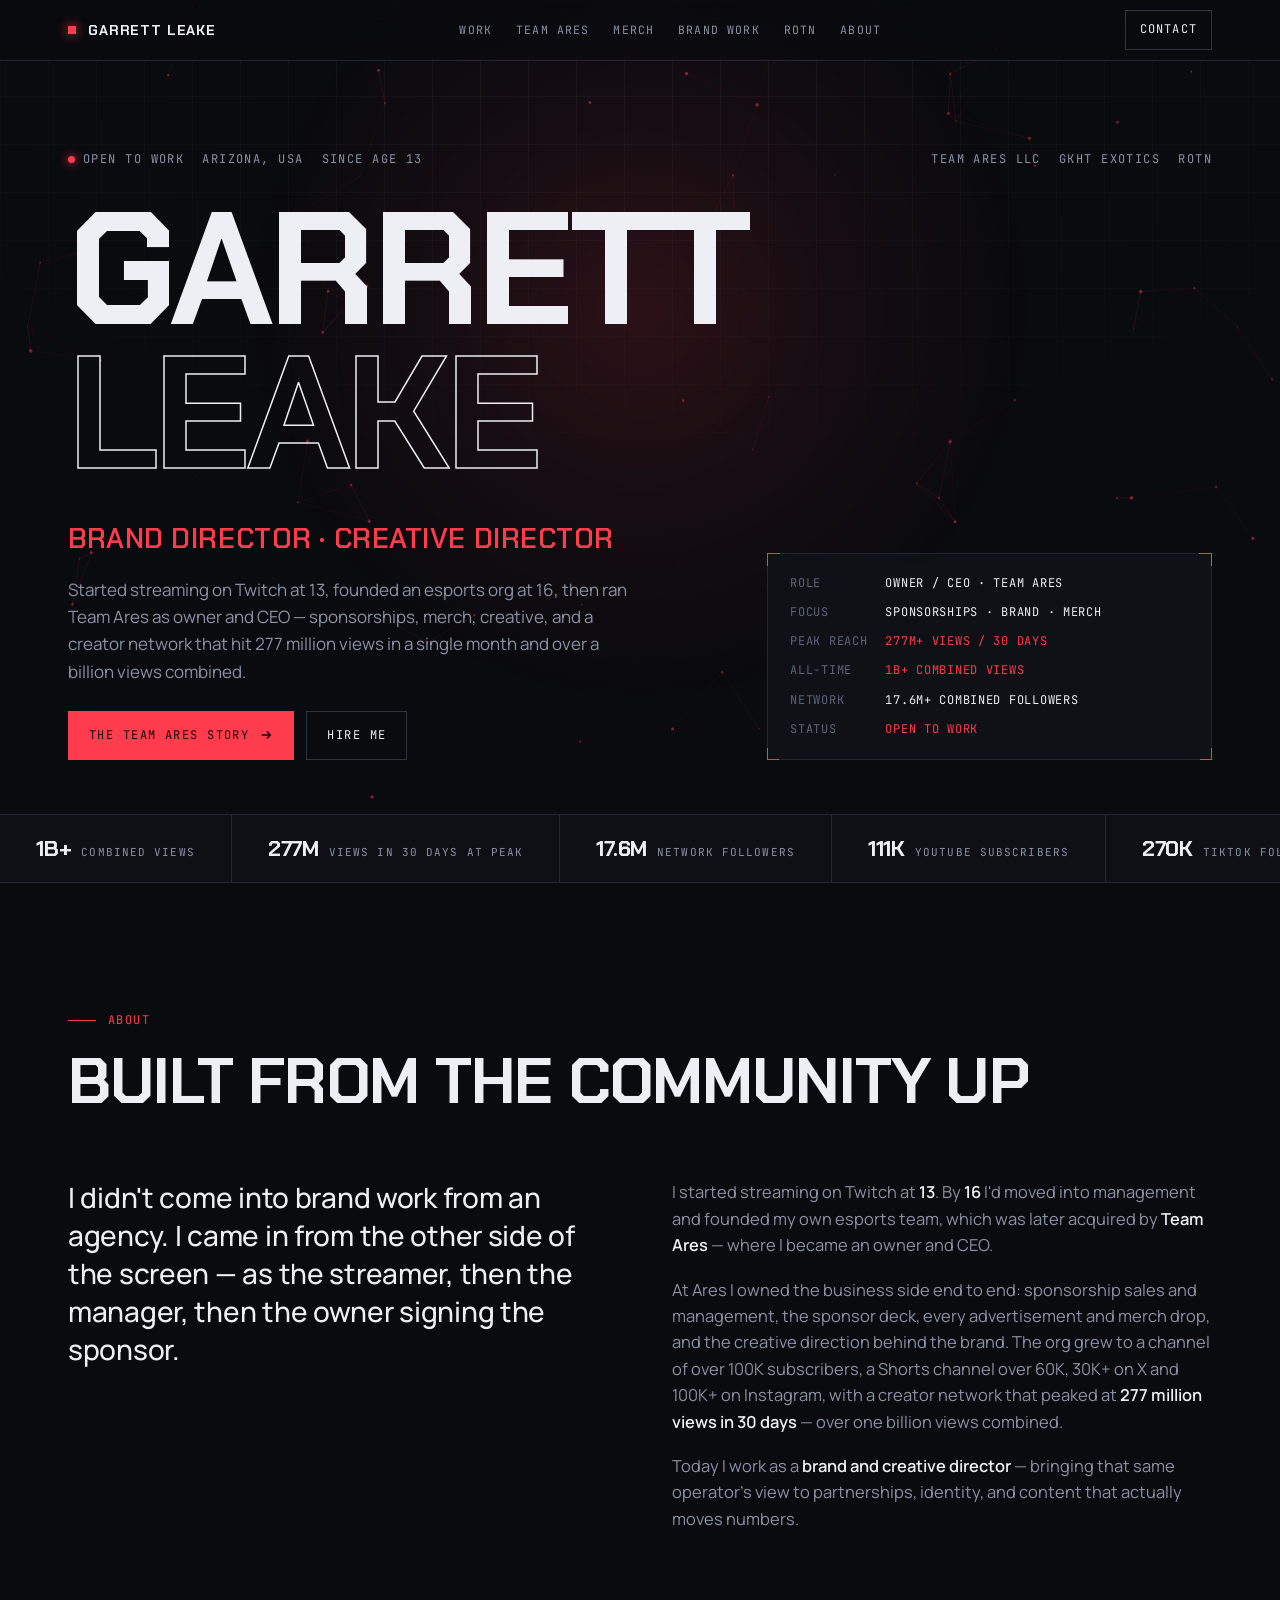
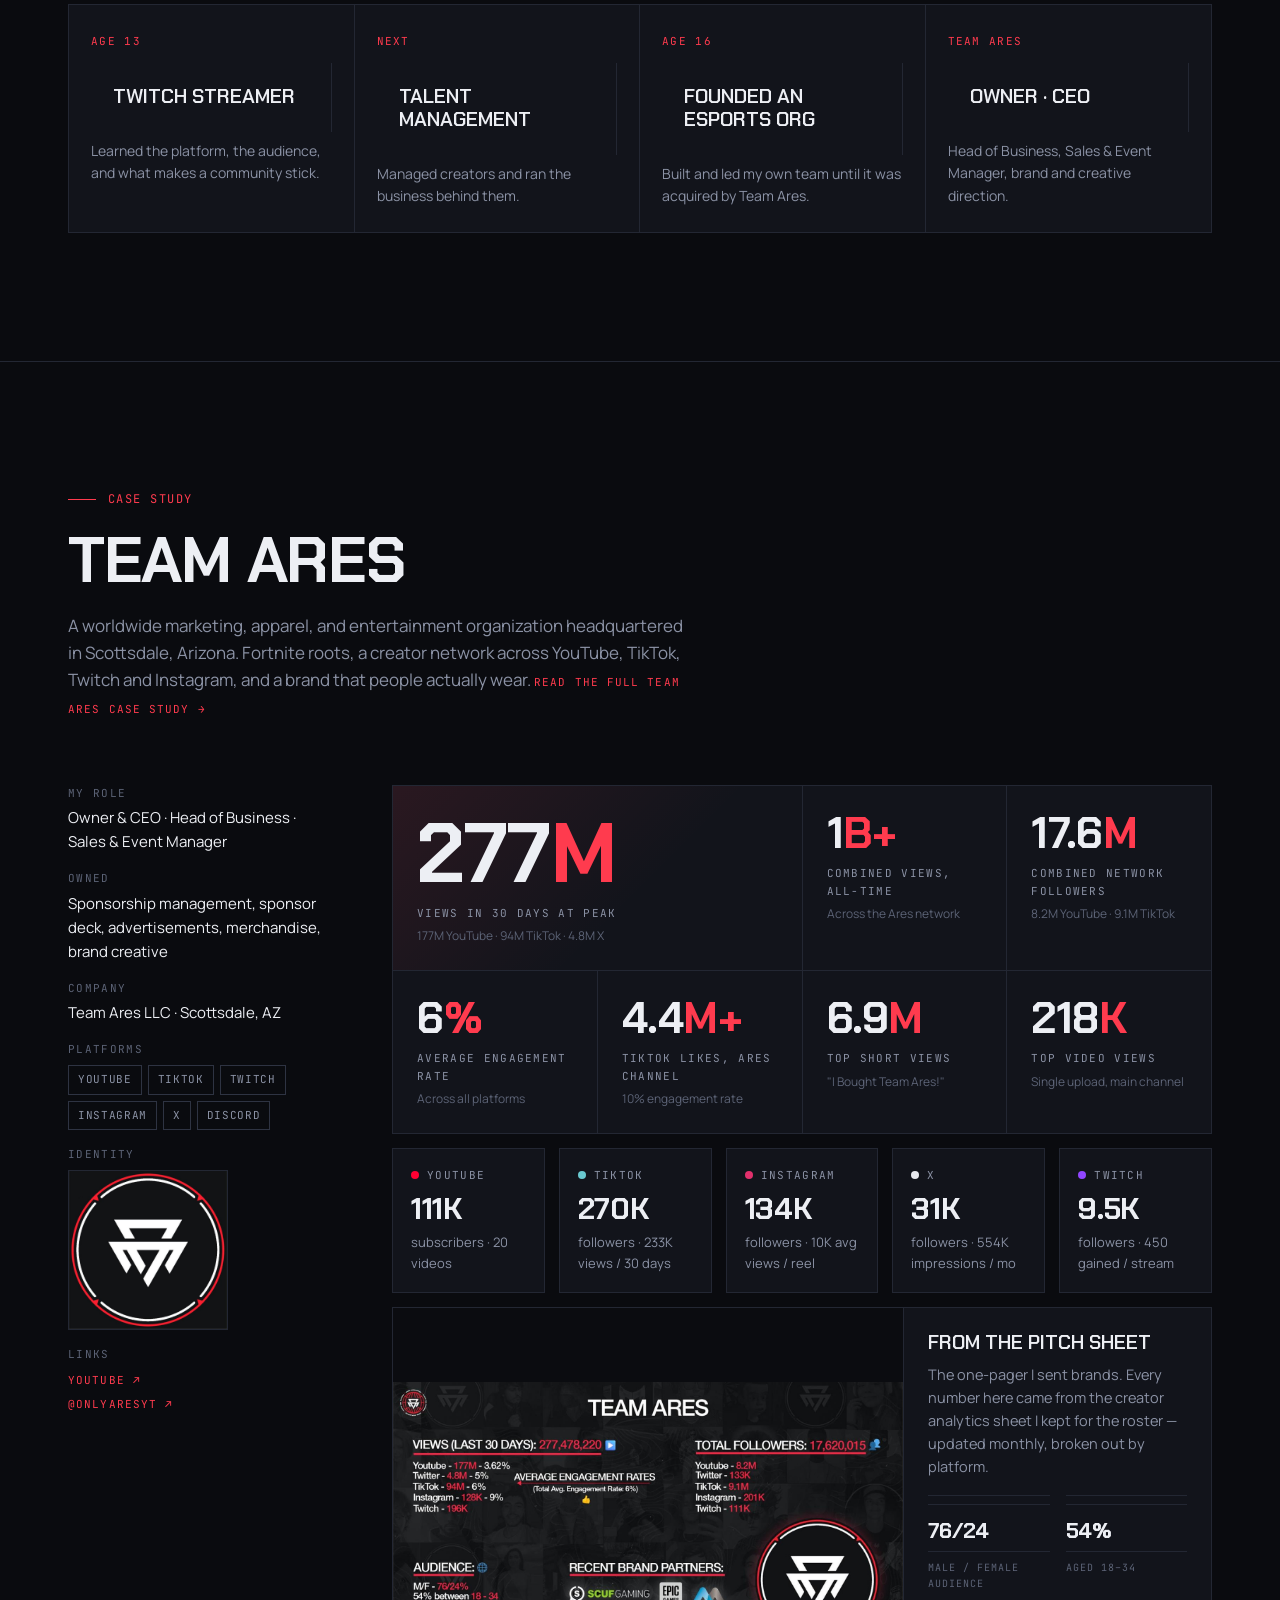
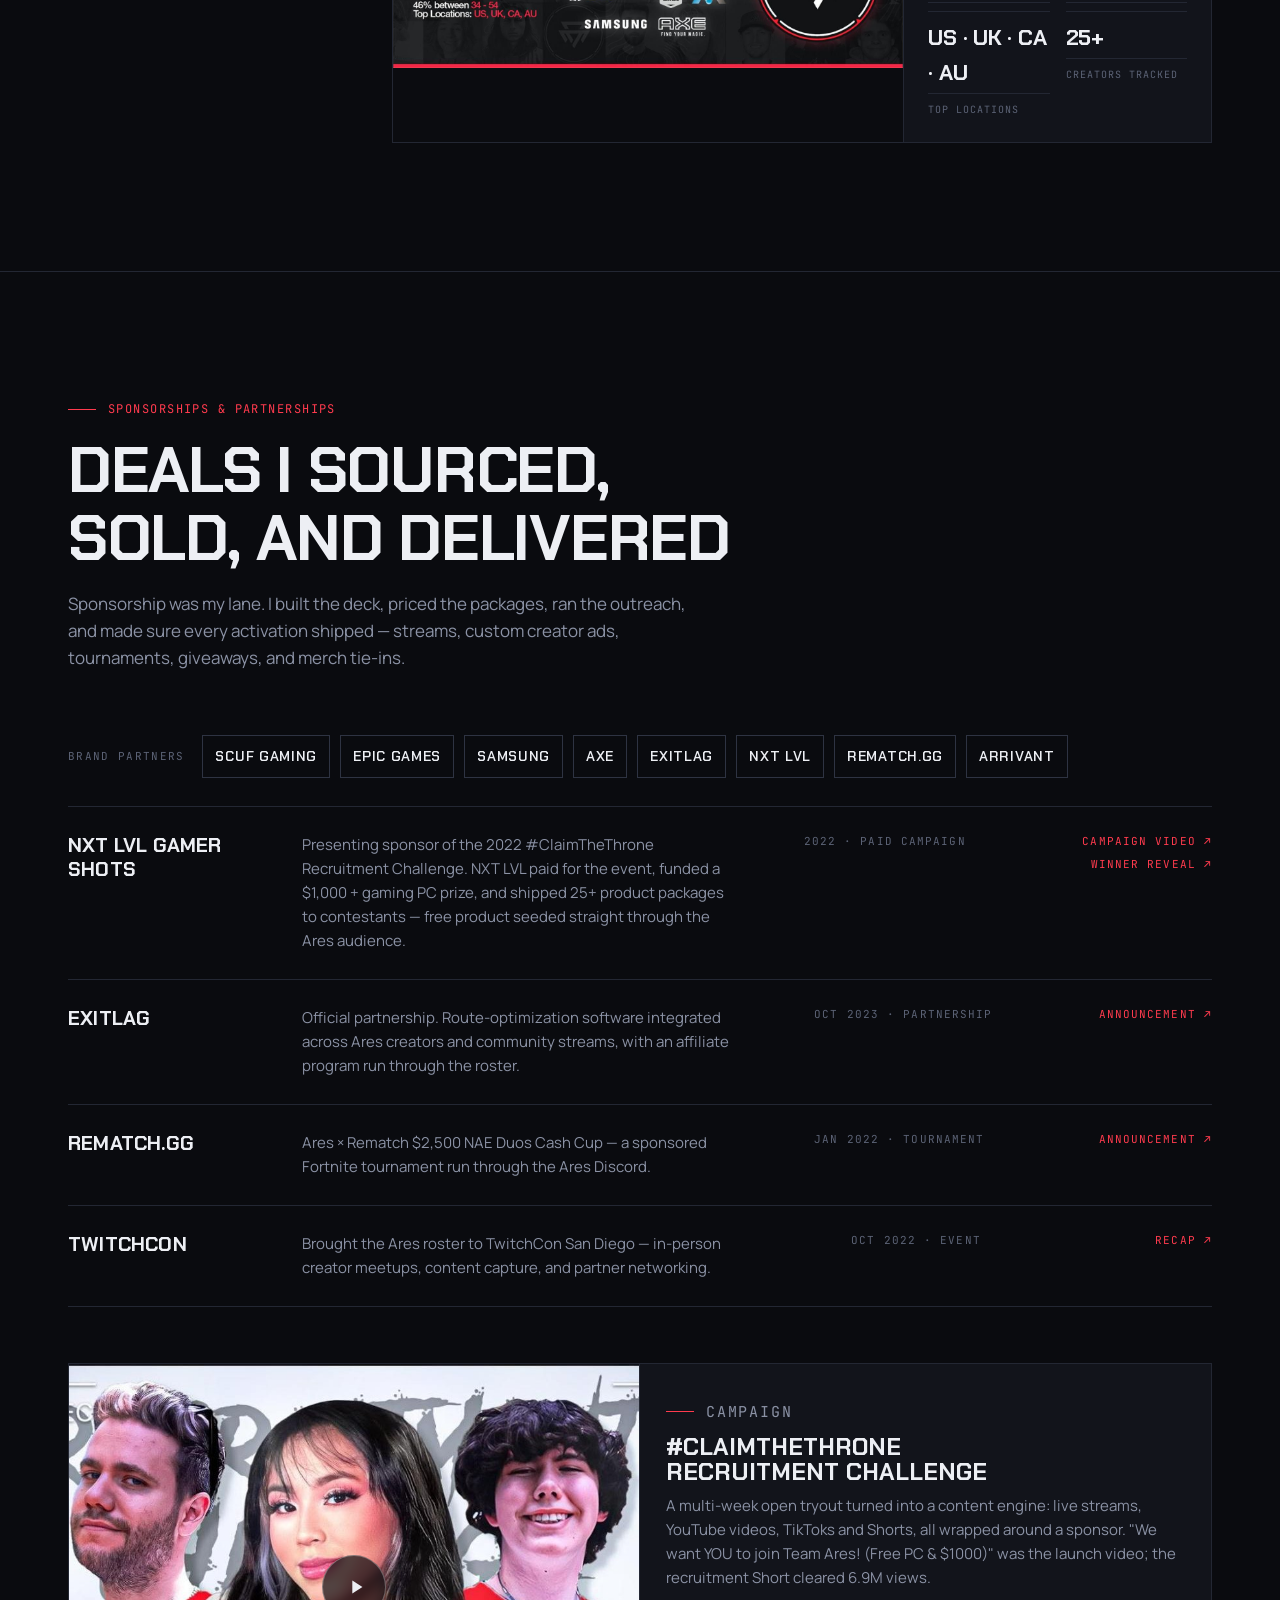
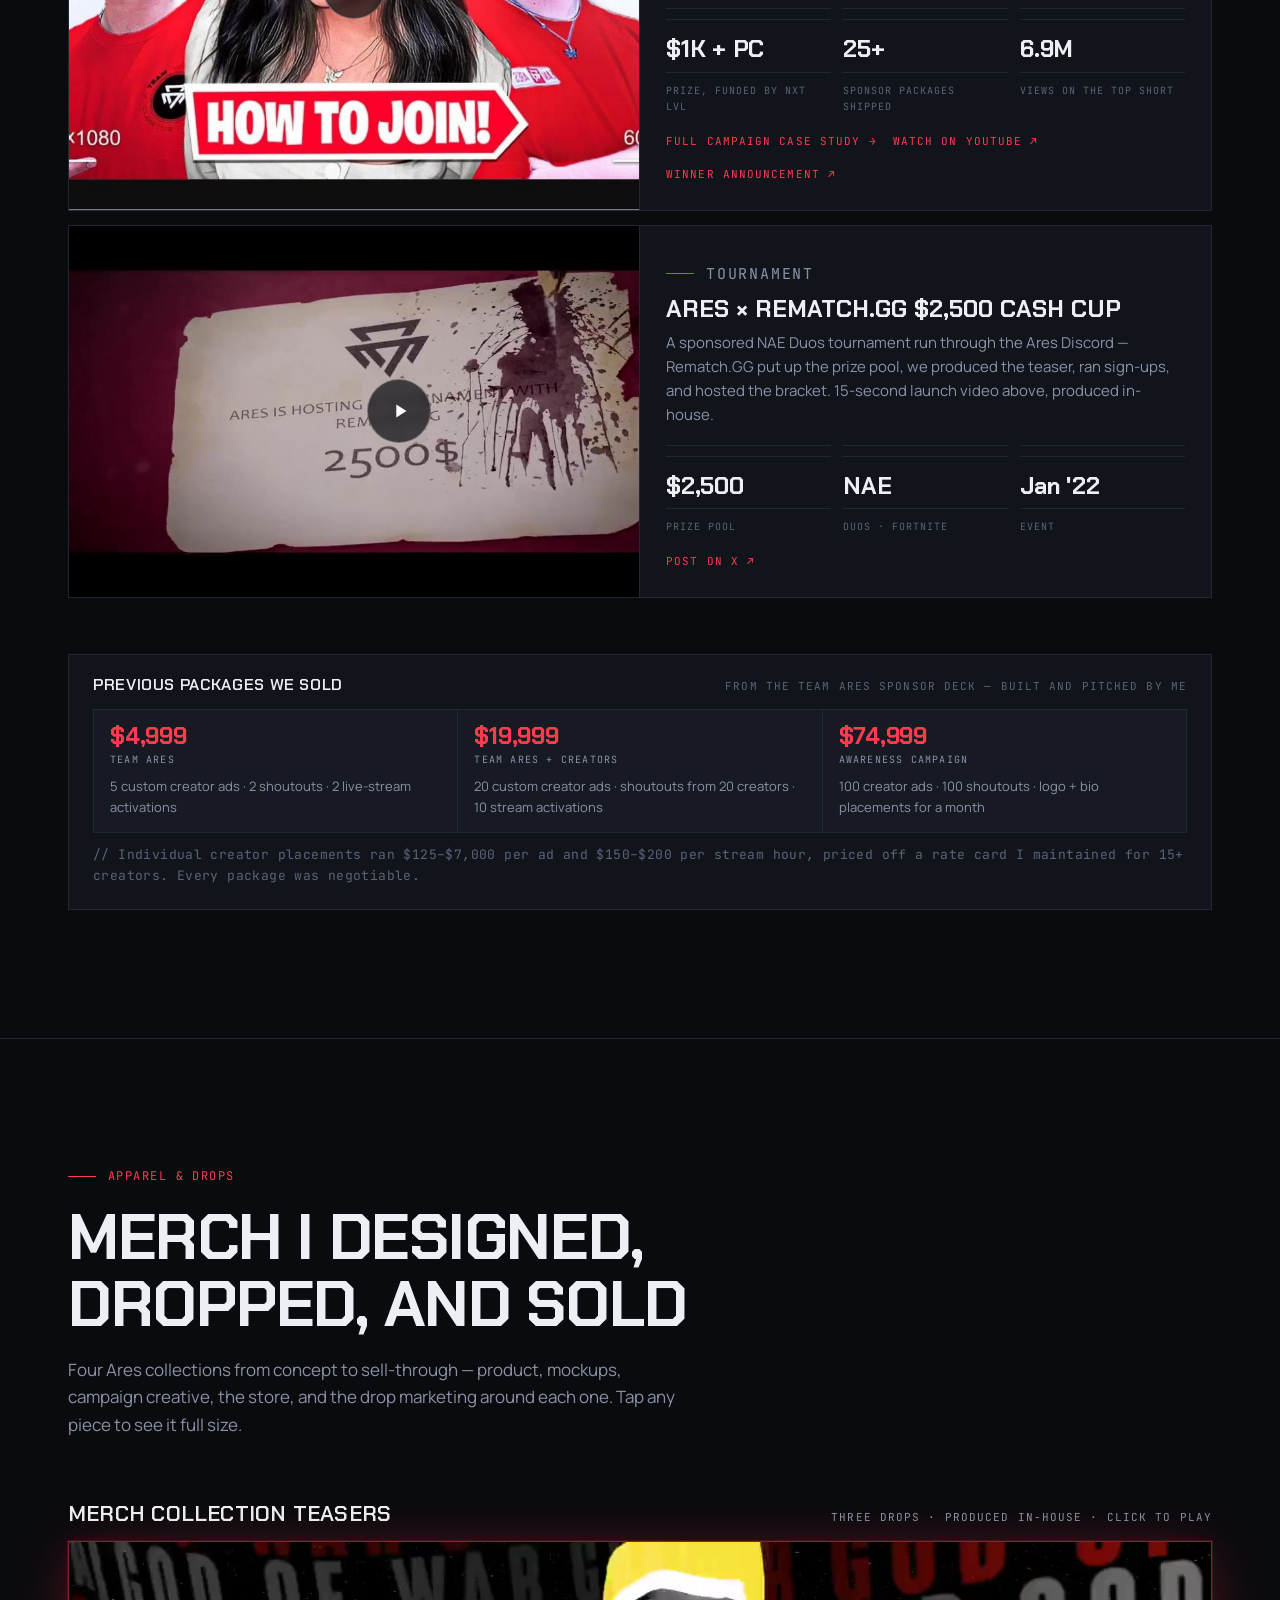
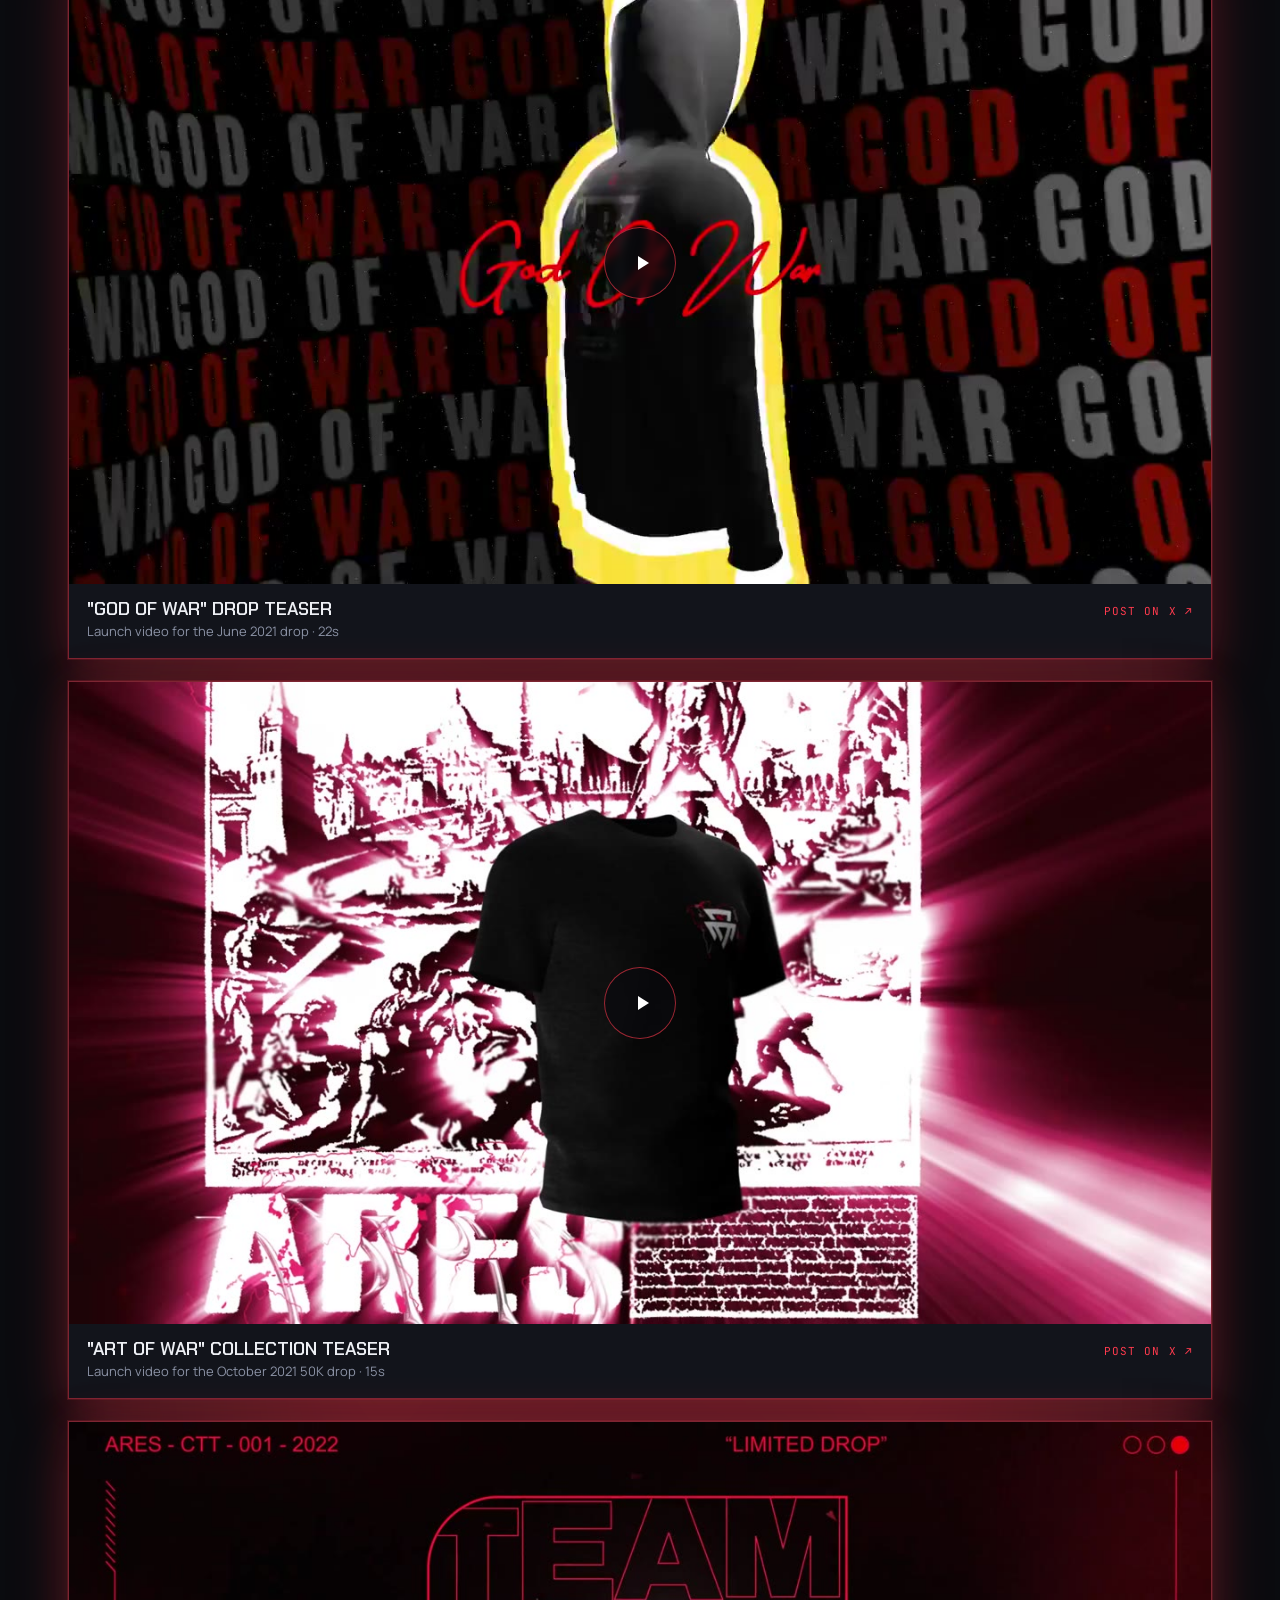
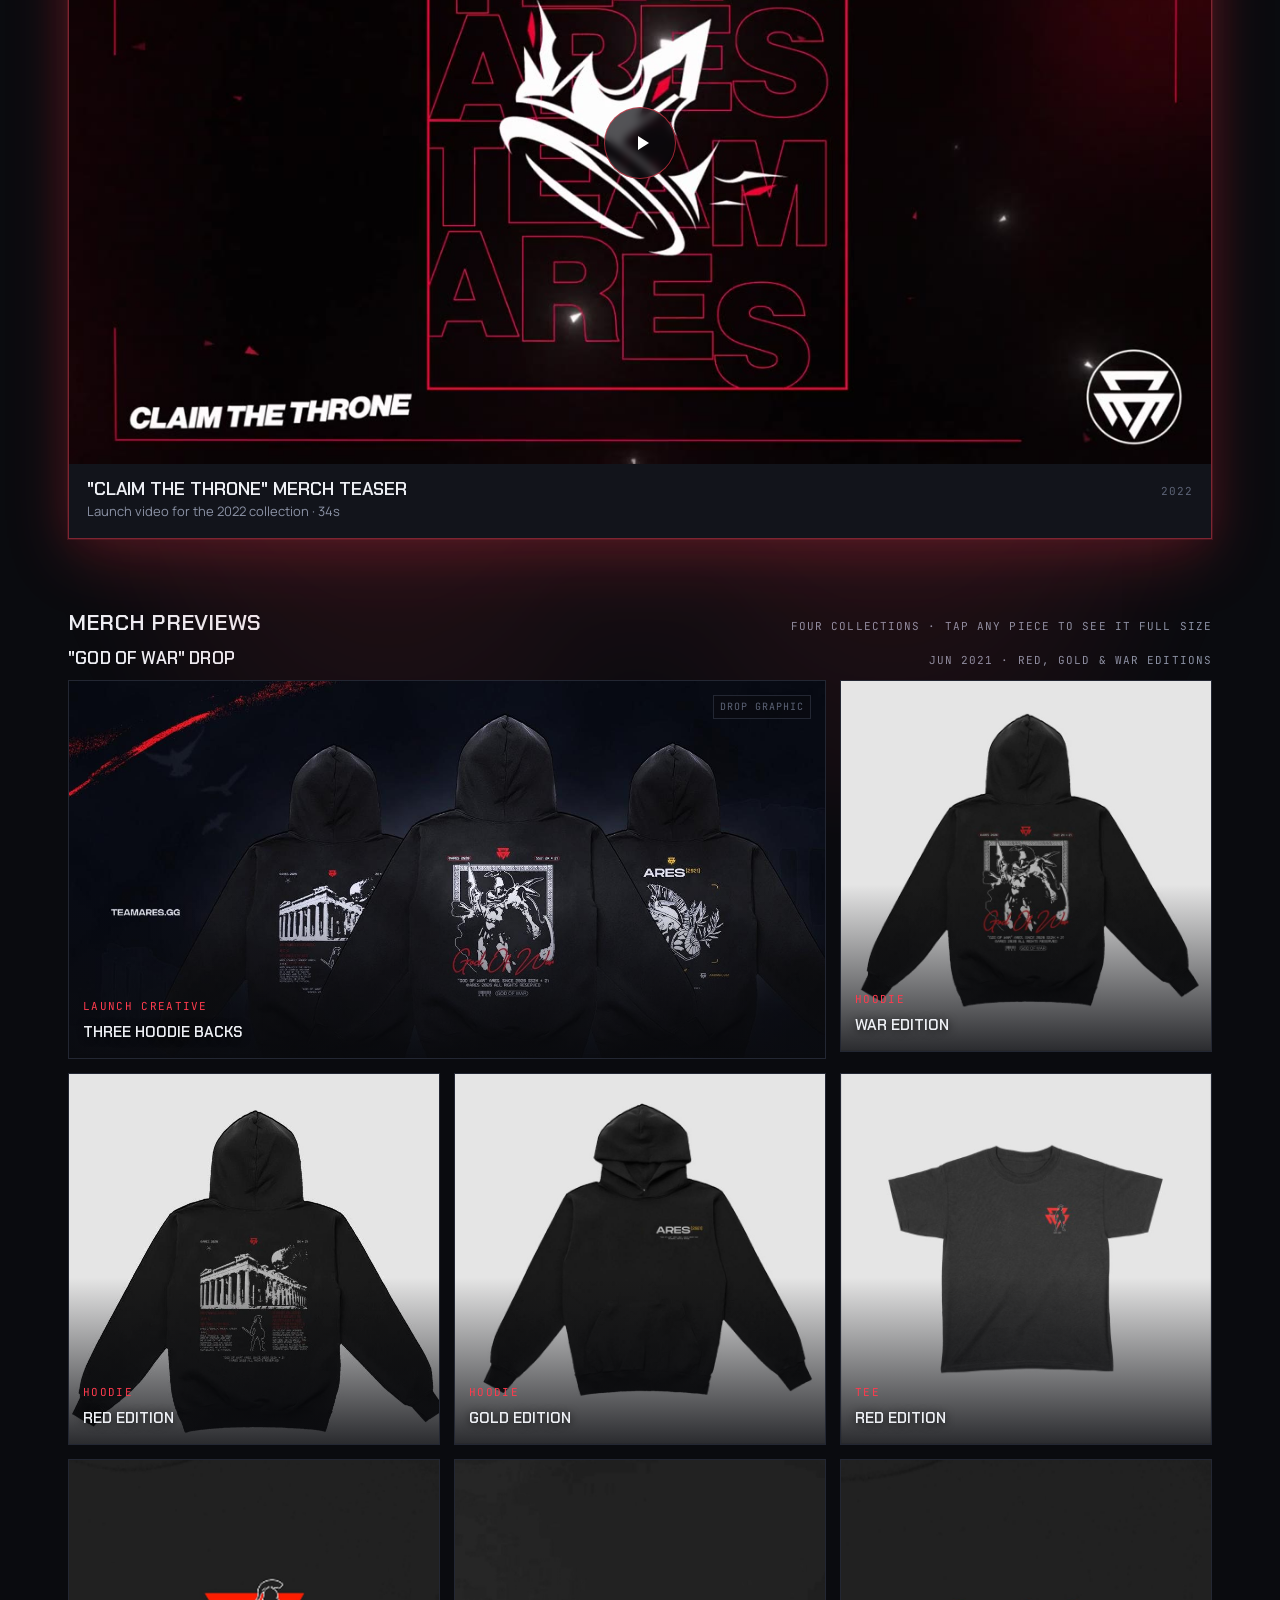
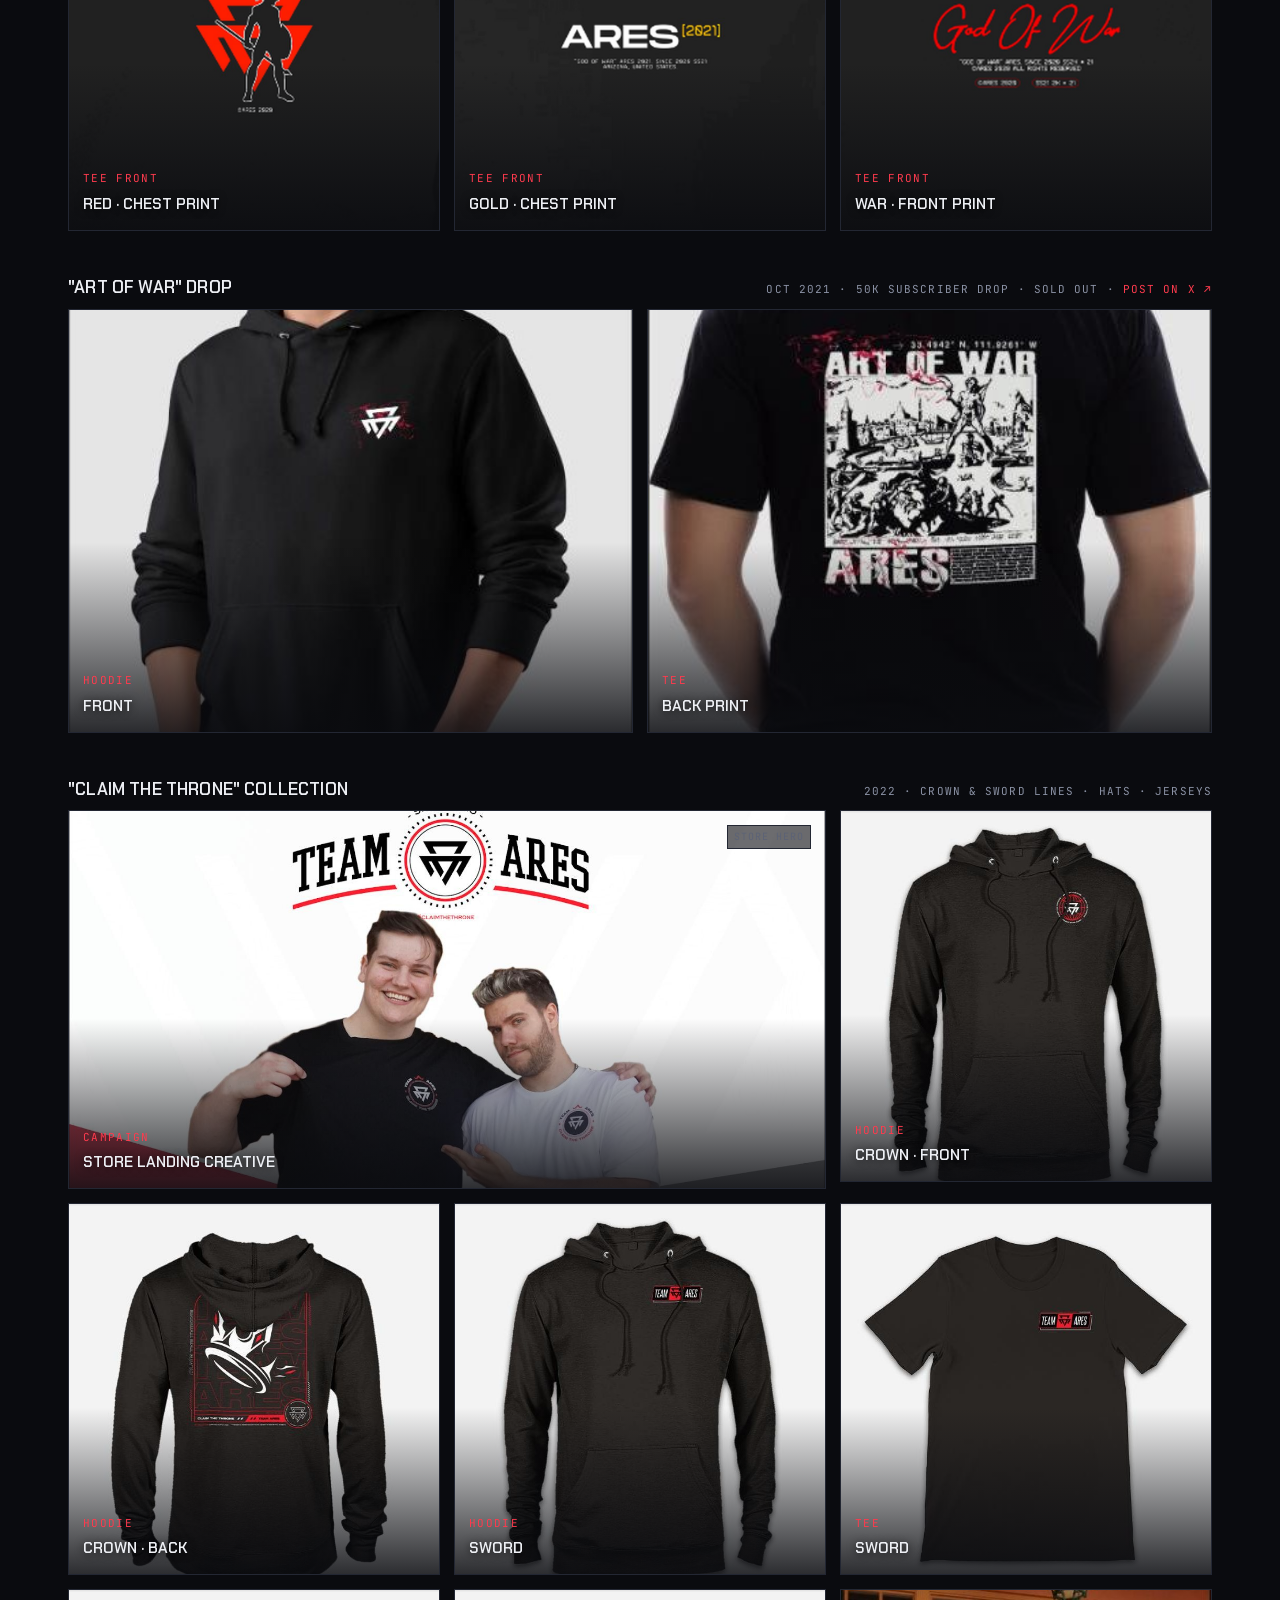
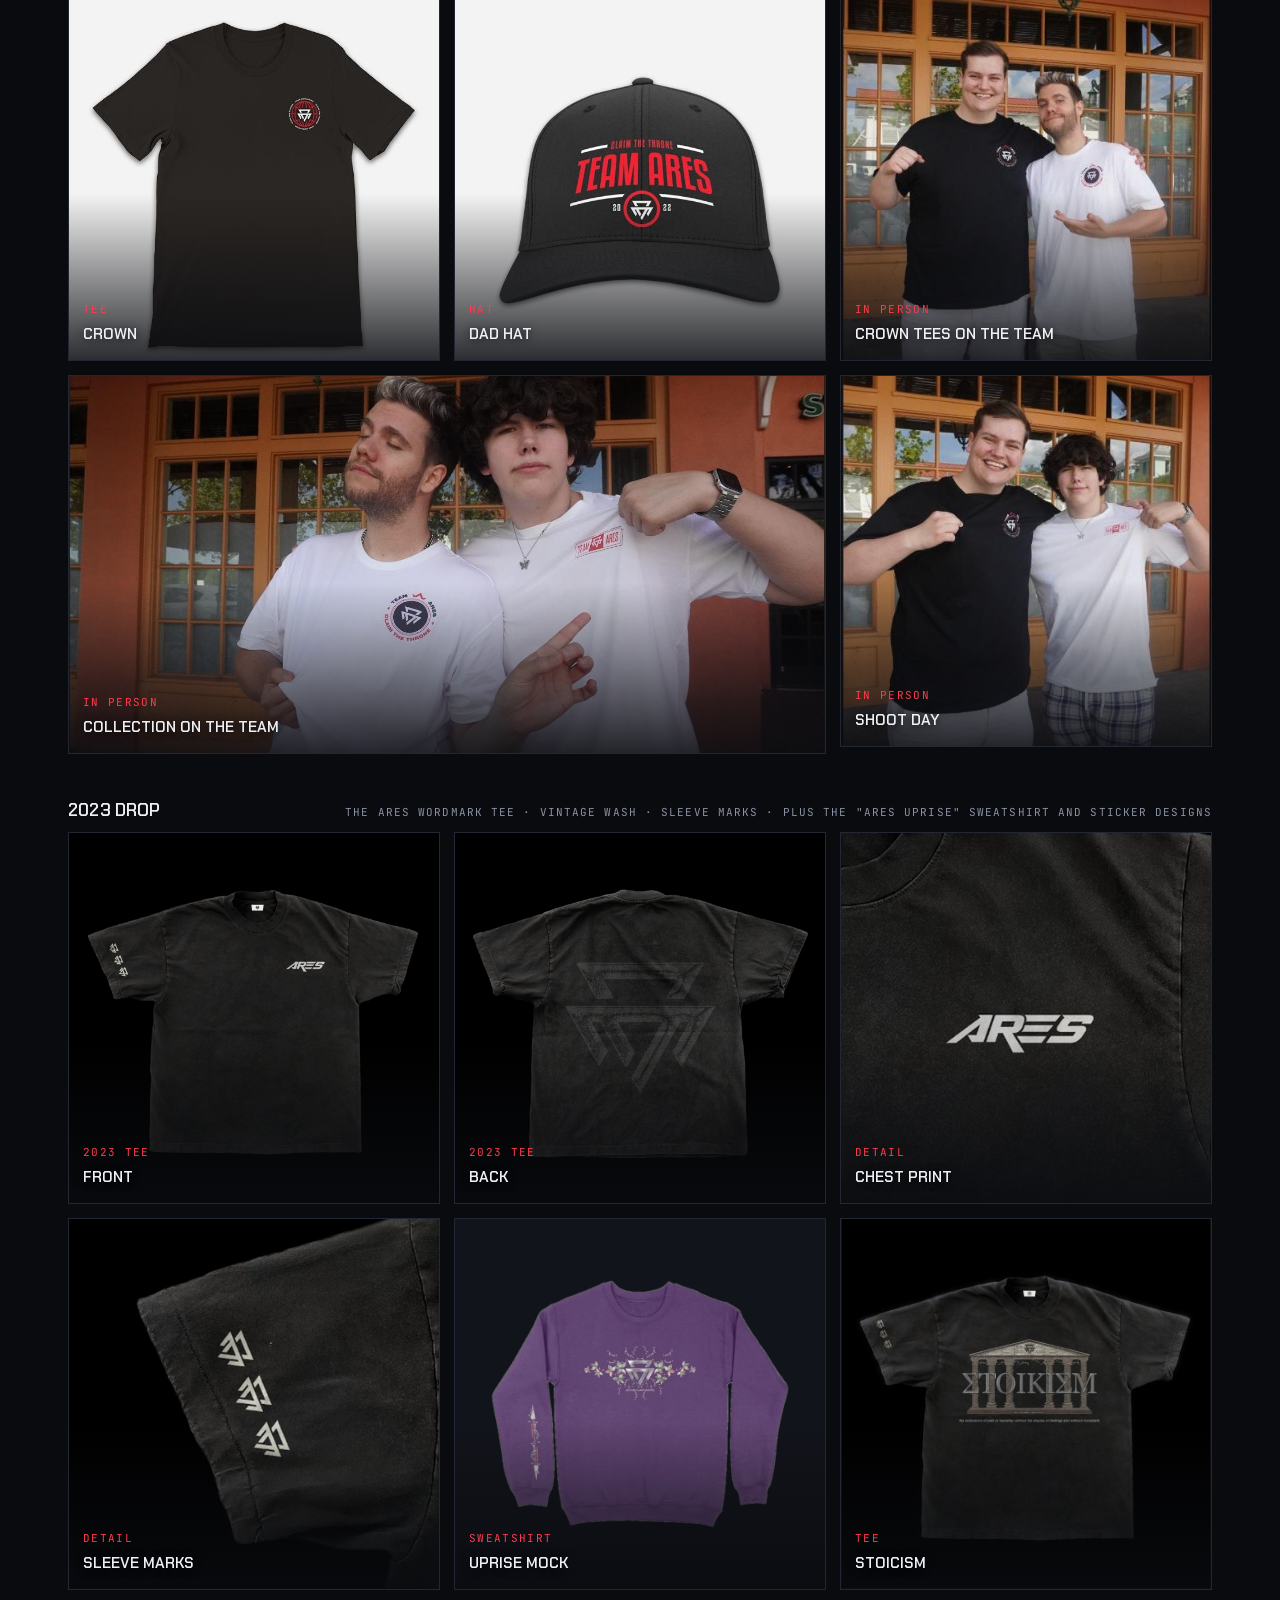
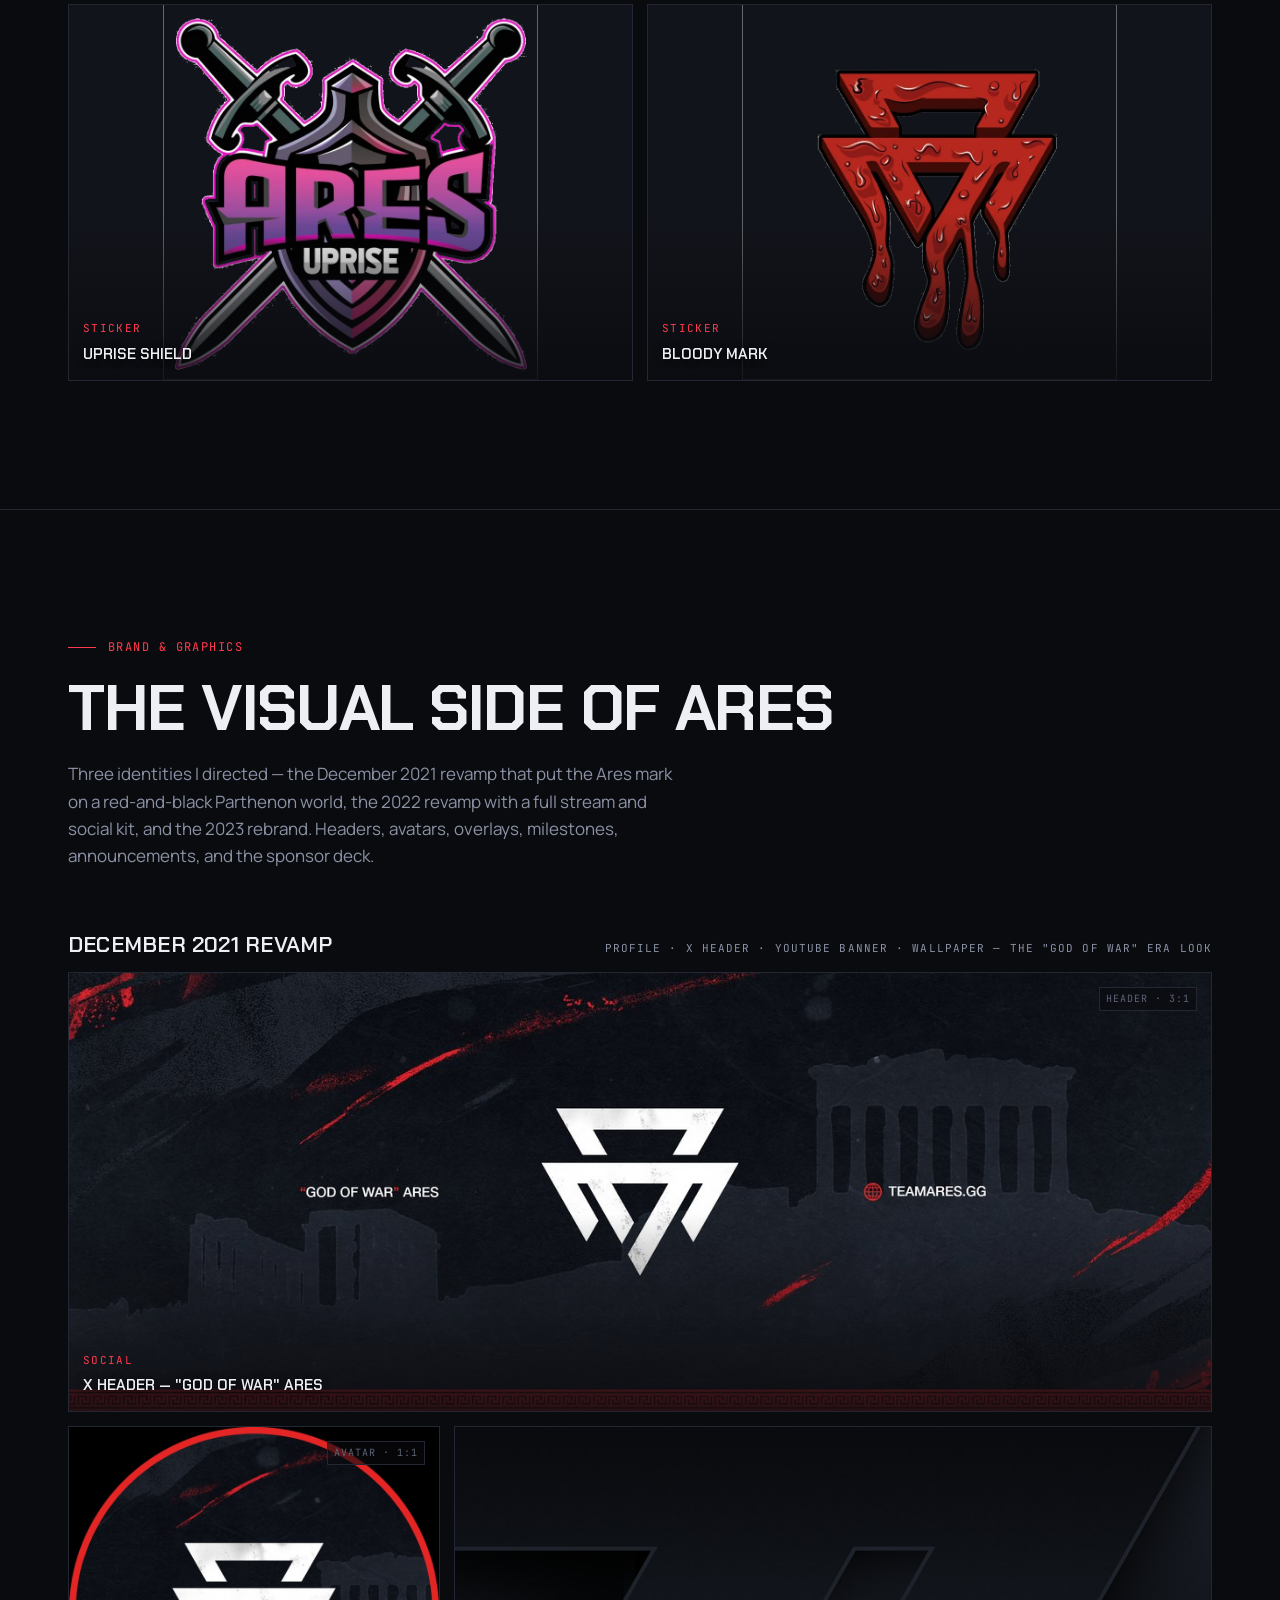
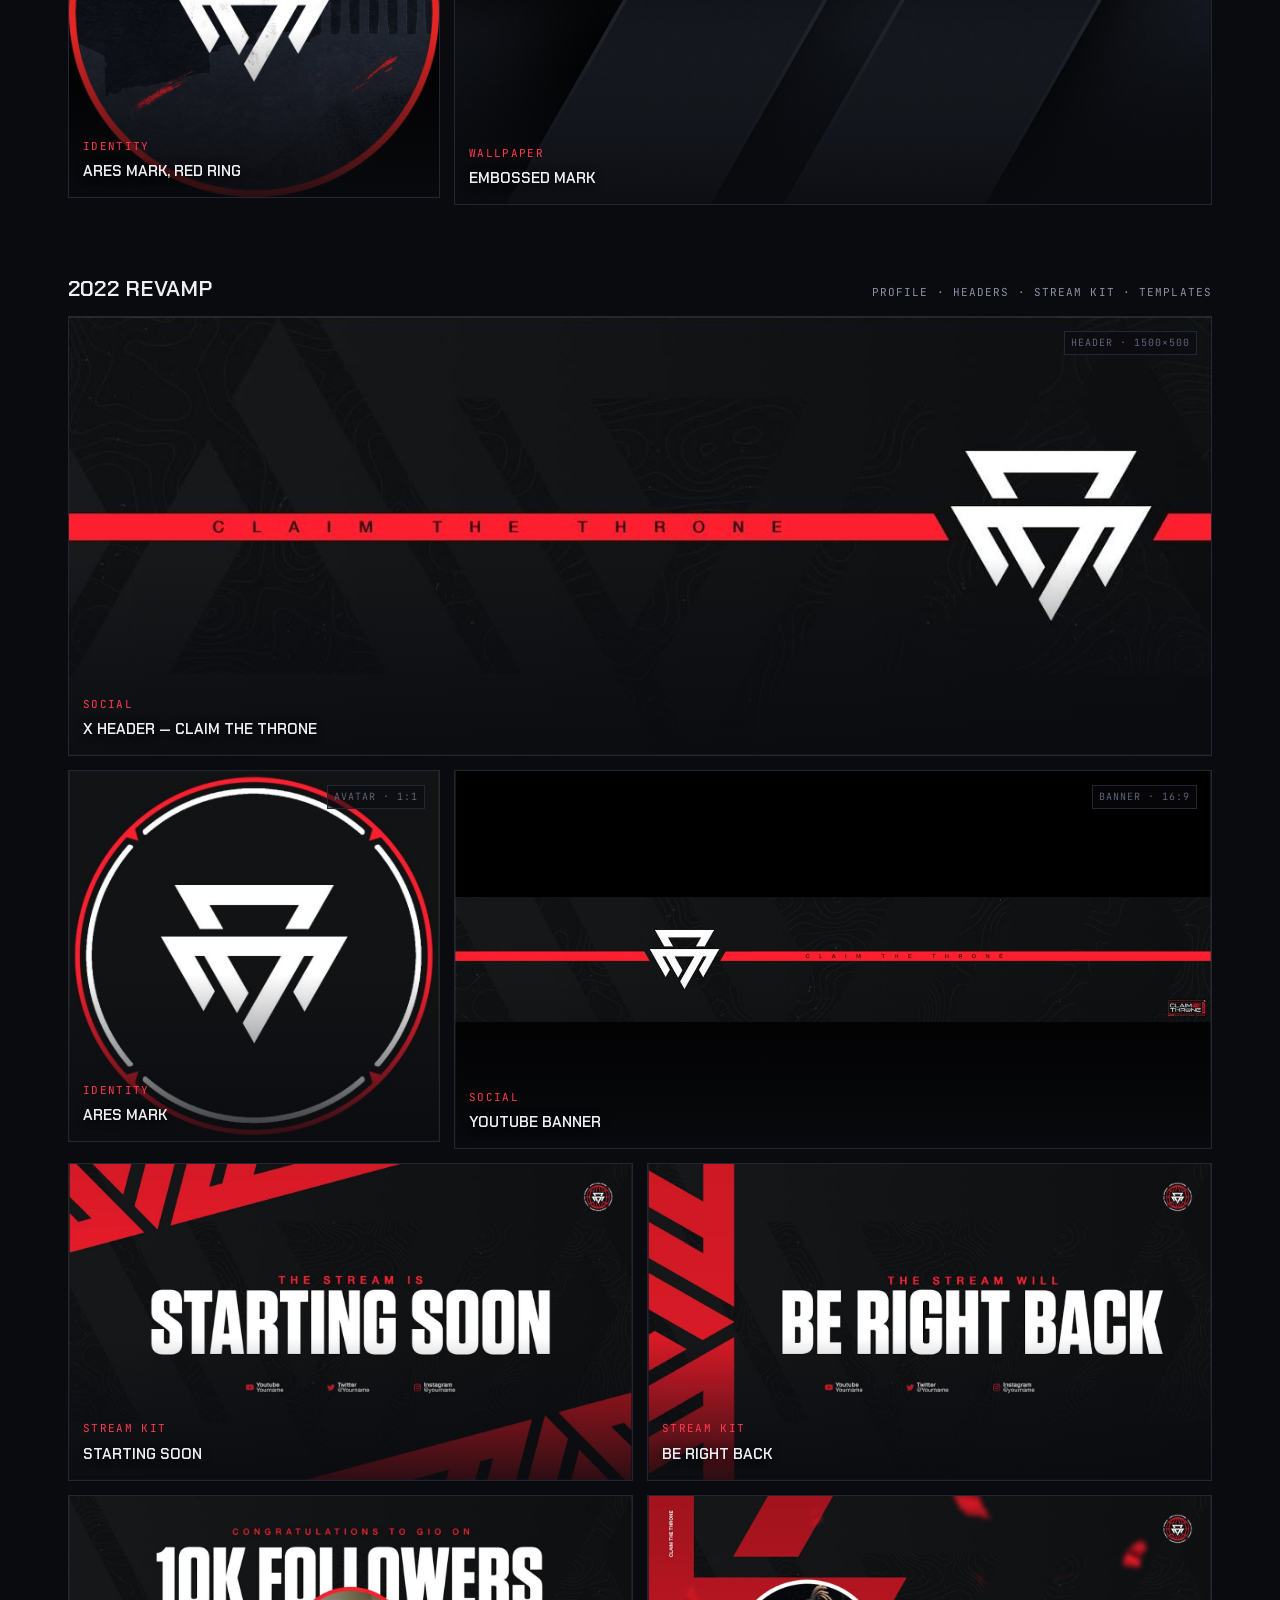
==== commit a98e105c: "Mobile menu: hamburger button with a dropdown of every page (Home, Work, Team Ares, Claim the Throne" ====
--- a/index.html
+++ b/index.html
@@ -31,7 +31,7 @@
   <link rel="preconnect" href="https://fonts.googleapis.com">
   <link rel="preconnect" href="https://fonts.gstatic.com" crossorigin>
   <link rel="stylesheet" href="https://fonts.googleapis.com/css2?family=Chakra+Petch:wght@500;600;700&family=Manrope:wght@400;500;600;700&family=JetBrains+Mono:wght@400;500&display=swap">
-  <link rel="stylesheet" href="./styles.css?v=2d141410">
+  <link rel="stylesheet" href="./styles.css?v=702ee85e">
   <script type="application/ld+json">{"@context": "https://schema.org", "@type": "Person", "@id": "https://garrettleake.com/#person", "name": "Garrett Leake", "url": "https://garrettleake.com/", "image": "https://garrettleake.com/img/garrett-leake.jpg", "jobTitle": "Brand & Creative Director", "description": "Garrett Leake is a brand and creative director from Arizona — former owner and CEO of Team Ares, founder of ROTN and GKHT Exotics. Open to work.", "worksFor": {"@type": "Organization", "name": "GKHT Exotics", "url": "https://gkhtexotics.com/"}, "alumniOf": {"@type": "Organization", "name": "Team Ares LLC"}, "address": {"@type": "PostalAddress", "addressRegion": "AZ", "addressCountry": "US"}, "email": "mailto:support@wolfpog.com", "knowsAbout": ["brand direction", "creative direction", "sponsorship management", "influencer marketing", "esports", "merchandise", "apparel", "creator networks", "Team Ares", "ROTN", "GKHT Exotics"], "sameAs": ["https://www.instagram.com/gkht/", "https://x.com/aresgarrett", "https://gkhtexotics.com/", "https://www.linkedin.com/in/garrett-leake-333968214/", "https://www.crunchbase.com/person/garrett-leake"], "homeLocation": {"@type": "Place", "name": "Scottsdale, Arizona"}}</script>
   <script type="application/ld+json">{"@context": "https://schema.org", "@type": "WebSite", "@id": "https://garrettleake.com/#website", "url": "https://garrettleake.com/", "name": "Garrett Leake", "publisher": {"@id": "https://garrettleake.com/#person"}}</script>
   <script type="application/ld+json">{"@context": "https://schema.org", "@type": "BreadcrumbList", "itemListElement": [{"@type": "ListItem", "position": 1, "name": "Home", "item": "https://garrettleake.com/"}]}</script>
@@ -49,7 +49,21 @@
       <a href="#rotn">ROTN</a>
       <a href="about/">About</a>
     </div>
-    <a class="nav-cta" href="#contact">Contact</a>
+    <div class="nav-right">
+      <a class="nav-cta" href="#contact">Contact</a>
+      <button class="nav-toggle" type="button" aria-label="Open menu" aria-expanded="false" aria-controls="site-menu"><span></span><span></span><span></span></button>
+    </div>
+  </div>
+  <div class="nav-menu" id="site-menu">
+    <div class="inner">
+      <a href="#ares">Team Ares</a>
+      <a href="#merch">Merch</a>
+      <a href="#work">Brand Work</a>
+      <a href="#rotn">ROTN</a>
+      <a href="work/">All work</a>
+      <a href="about/">About</a>
+      <a href="#contact">Contact</a>
+    </div>
   </div>
 </nav>
 
@@ -685,6 +699,17 @@
 })();
 </script>
 <script>
+(function(){
+  var nav=document.querySelector('.nav'),btn=nav&&nav.querySelector('.nav-toggle'),menu=nav&&nav.querySelector('.nav-menu');
+  if(!btn||!menu)return;
+  function set(open){nav.classList.toggle('menu-open',open);btn.setAttribute('aria-expanded',open?'true':'false');btn.setAttribute('aria-label',open?'Close menu':'Open menu');}
+  btn.addEventListener('click',function(){set(!nav.classList.contains('menu-open'));});
+  menu.addEventListener('click',function(e){if(e.target.closest('a'))set(false);});
+  document.addEventListener('keydown',function(e){if(e.key==='Escape')set(false);});
+  document.addEventListener('click',function(e){if(nav.classList.contains('menu-open')&&!nav.contains(e.target))set(false);});
+})();
+</script>
+<script>
 (function(){var y=String(new Date().getFullYear());document.querySelectorAll('.js-year').forEach(function(el){if(el.textContent.trim()!==y)el.textContent=y;});})();
 </script>
 </body>
--- a/styles.css
+++ b/styles.css
@@ -57,7 +57,20 @@
   .nav-links a:hover{color:var(--text)}
   .nav-cta{font-family:var(--mono);font-size:12px;letter-spacing:.1em;text-transform:uppercase;padding:9px 14px;border:1px solid var(--line-2);color:var(--text);transition:border-color .2s,background .2s,color .2s}
   .nav-cta:hover{background:var(--accent);color:var(--accent-ink);border-color:var(--accent)}
-  @media (max-width:900px){.nav-links{display:none}}
+  /* mobile menu: hamburger button + dropdown panel under the bar */
+  .nav-toggle{display:none;width:40px;height:40px;margin-left:10px;padding:0;border:1px solid var(--line-2);background:transparent;cursor:pointer;flex-direction:column;align-items:center;justify-content:center;gap:5px;flex:0 0 auto}
+  .nav-toggle span{display:block;width:18px;height:2px;background:var(--text);transition:transform .2s ease,opacity .2s ease}
+  .nav-toggle[aria-expanded="true"] span:nth-child(1){transform:translateY(7px) rotate(45deg)}
+  .nav-toggle[aria-expanded="true"] span:nth-child(2){opacity:0}
+  .nav-toggle[aria-expanded="true"] span:nth-child(3){transform:translateY(-7px) rotate(-45deg)}
+  .nav-menu{display:none;border-top:1px solid var(--line);background:rgba(10,11,15,.96)}
+  .nav-menu .inner{max-width:var(--max);margin:0 auto;padding:6px var(--gutter) 10px}
+  .nav-menu a{display:block;padding:14px 0;font-family:var(--mono);font-size:12px;letter-spacing:.12em;text-transform:uppercase;color:var(--text);border-bottom:1px solid var(--line)}
+  .nav-menu a:last-child{border-bottom:0}
+  .nav-menu a.current{color:var(--accent)}
+  .nav.menu-open .nav-menu{display:block}
+  .nav .nav-right{display:flex;align-items:center}
+  @media (max-width:900px){.nav-links{display:none}.nav-toggle{display:flex}}
 
   /* ---------- HERO ---------- */
   .hero{position:relative;padding-top:calc(60px + env(safe-area-inset-top,0px));overflow:hidden}
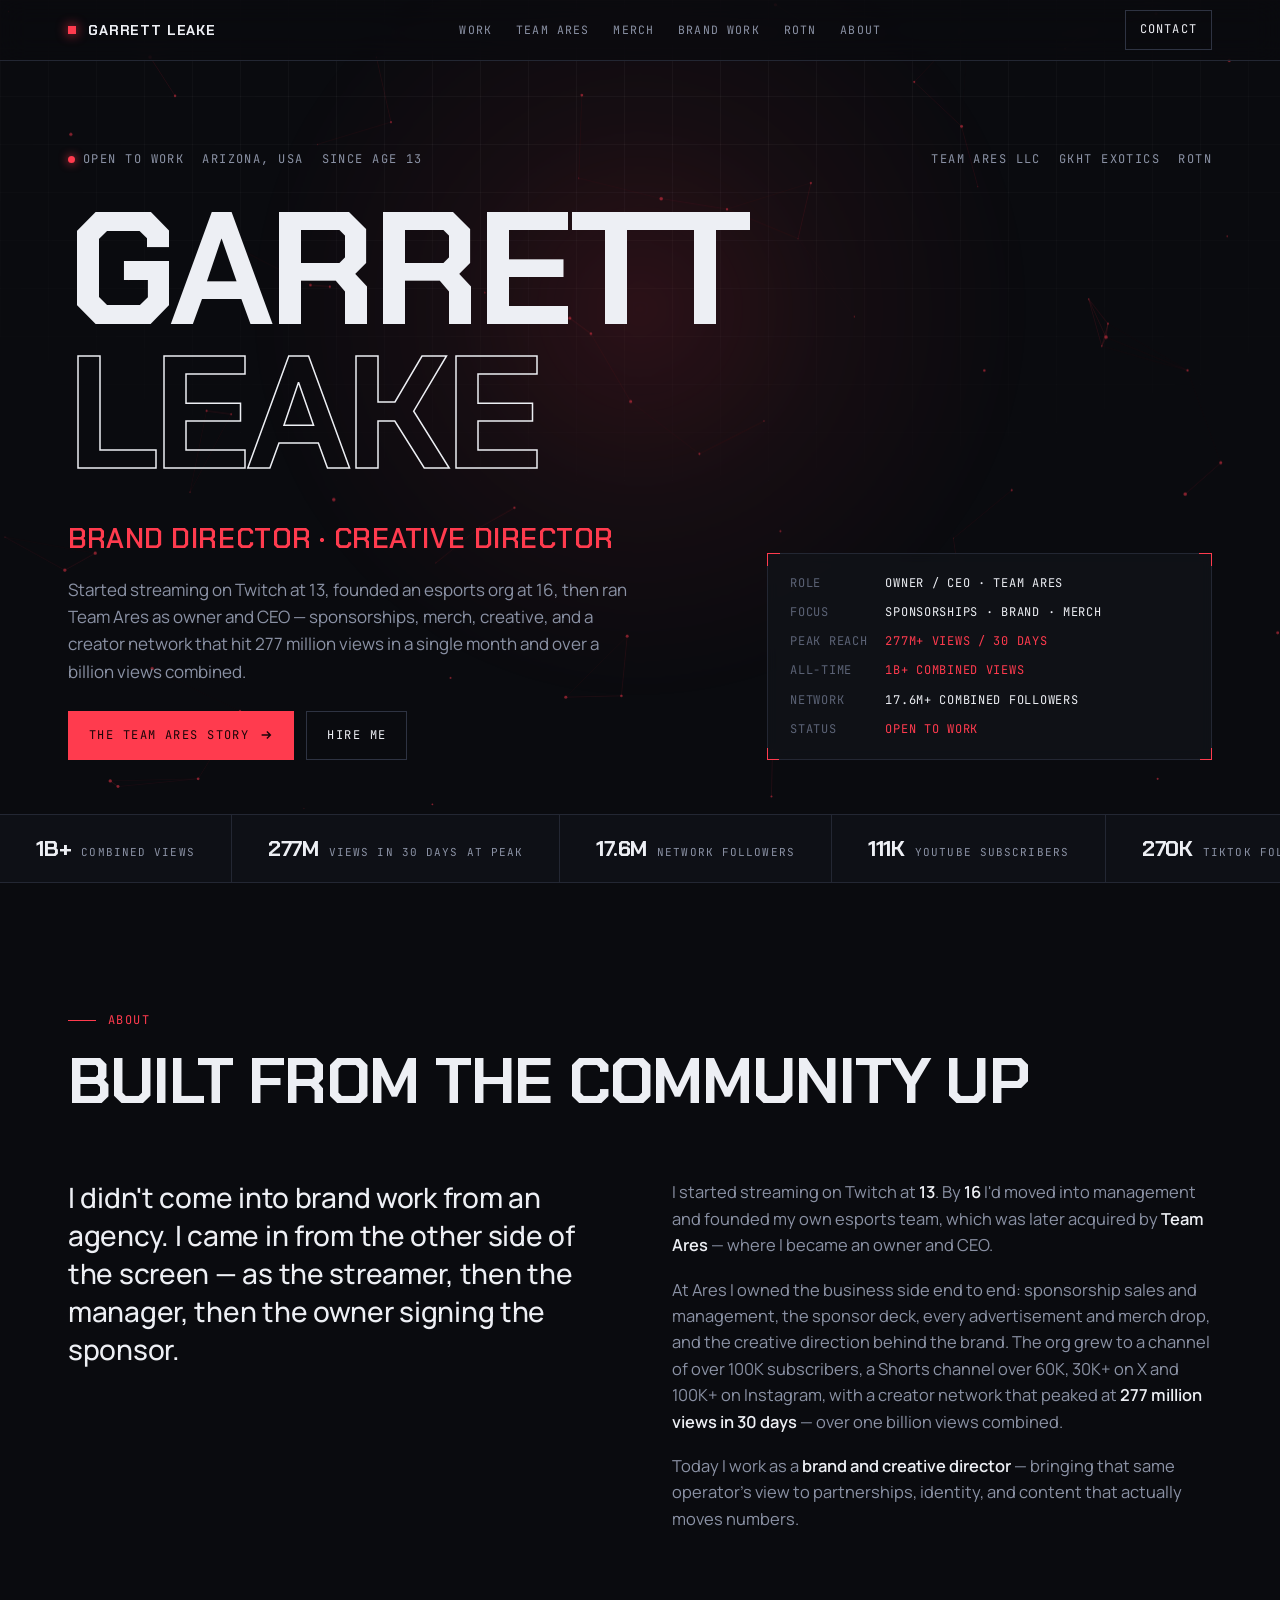
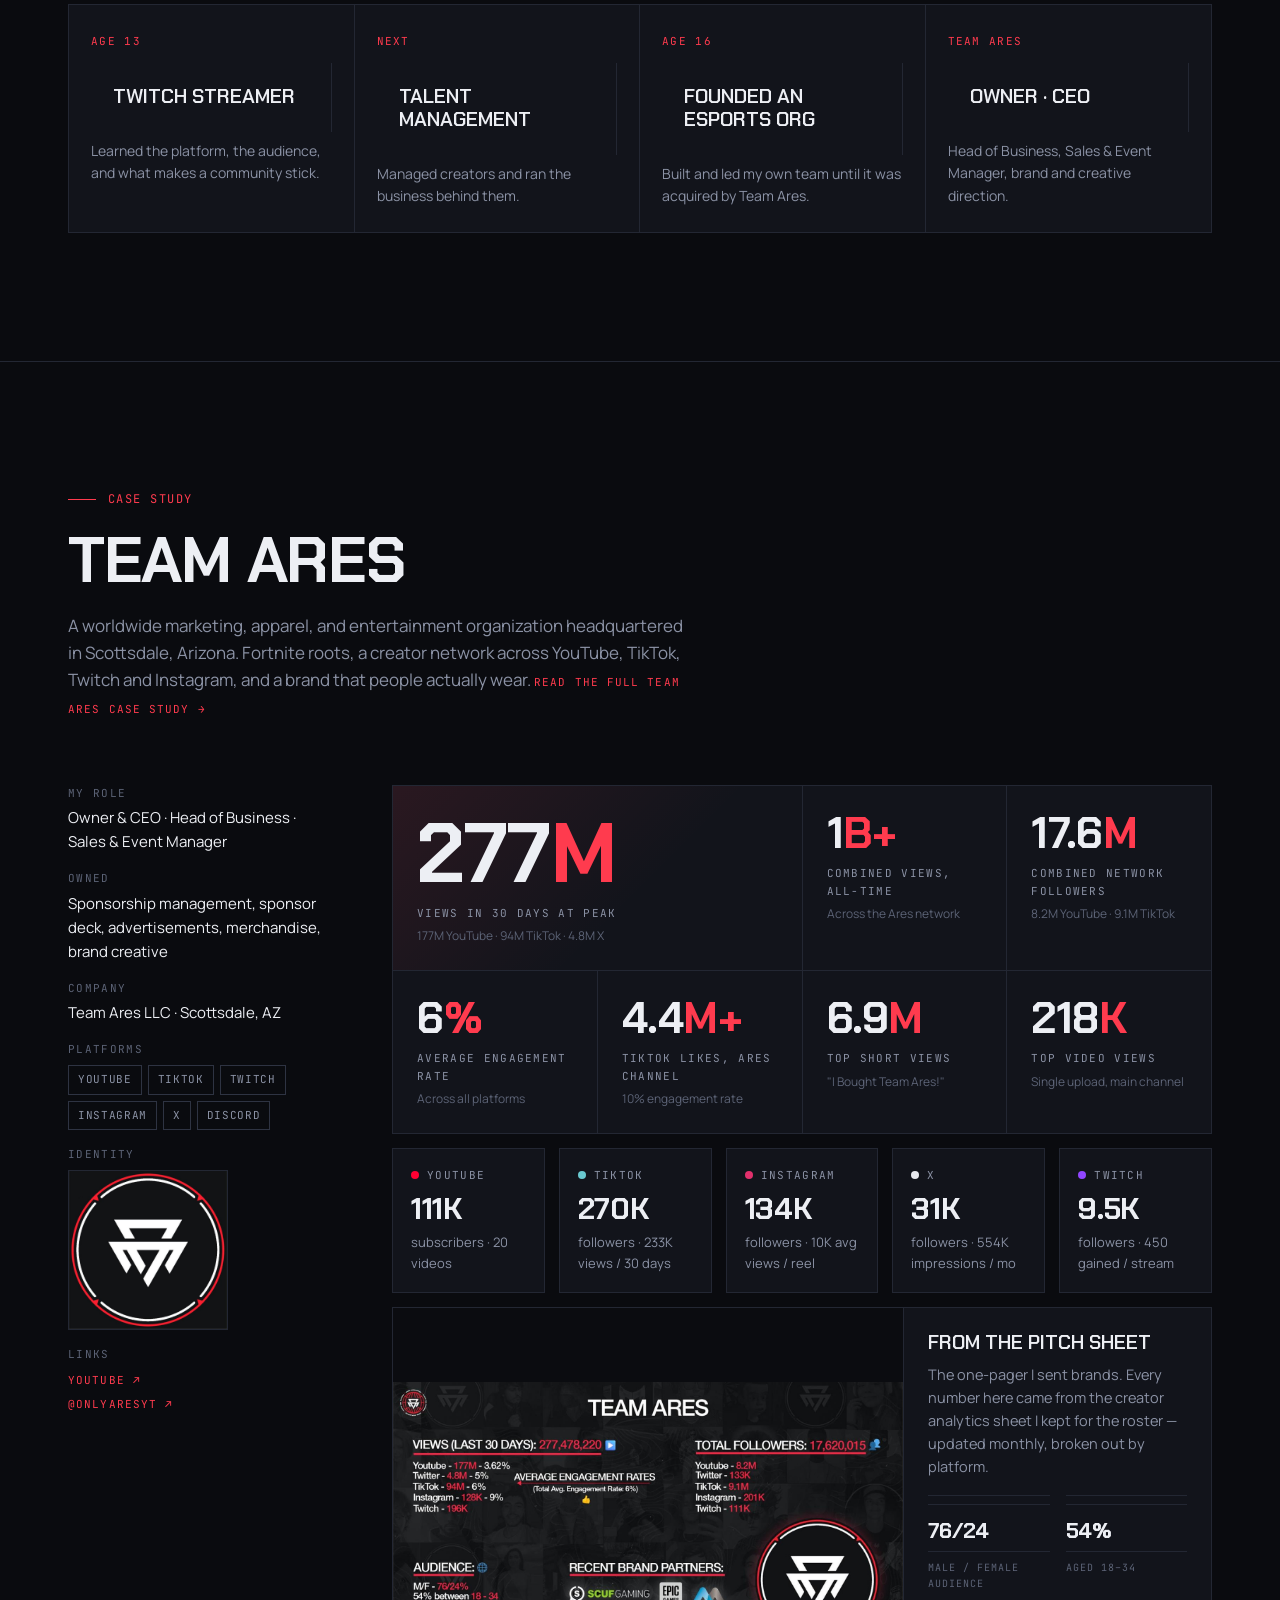
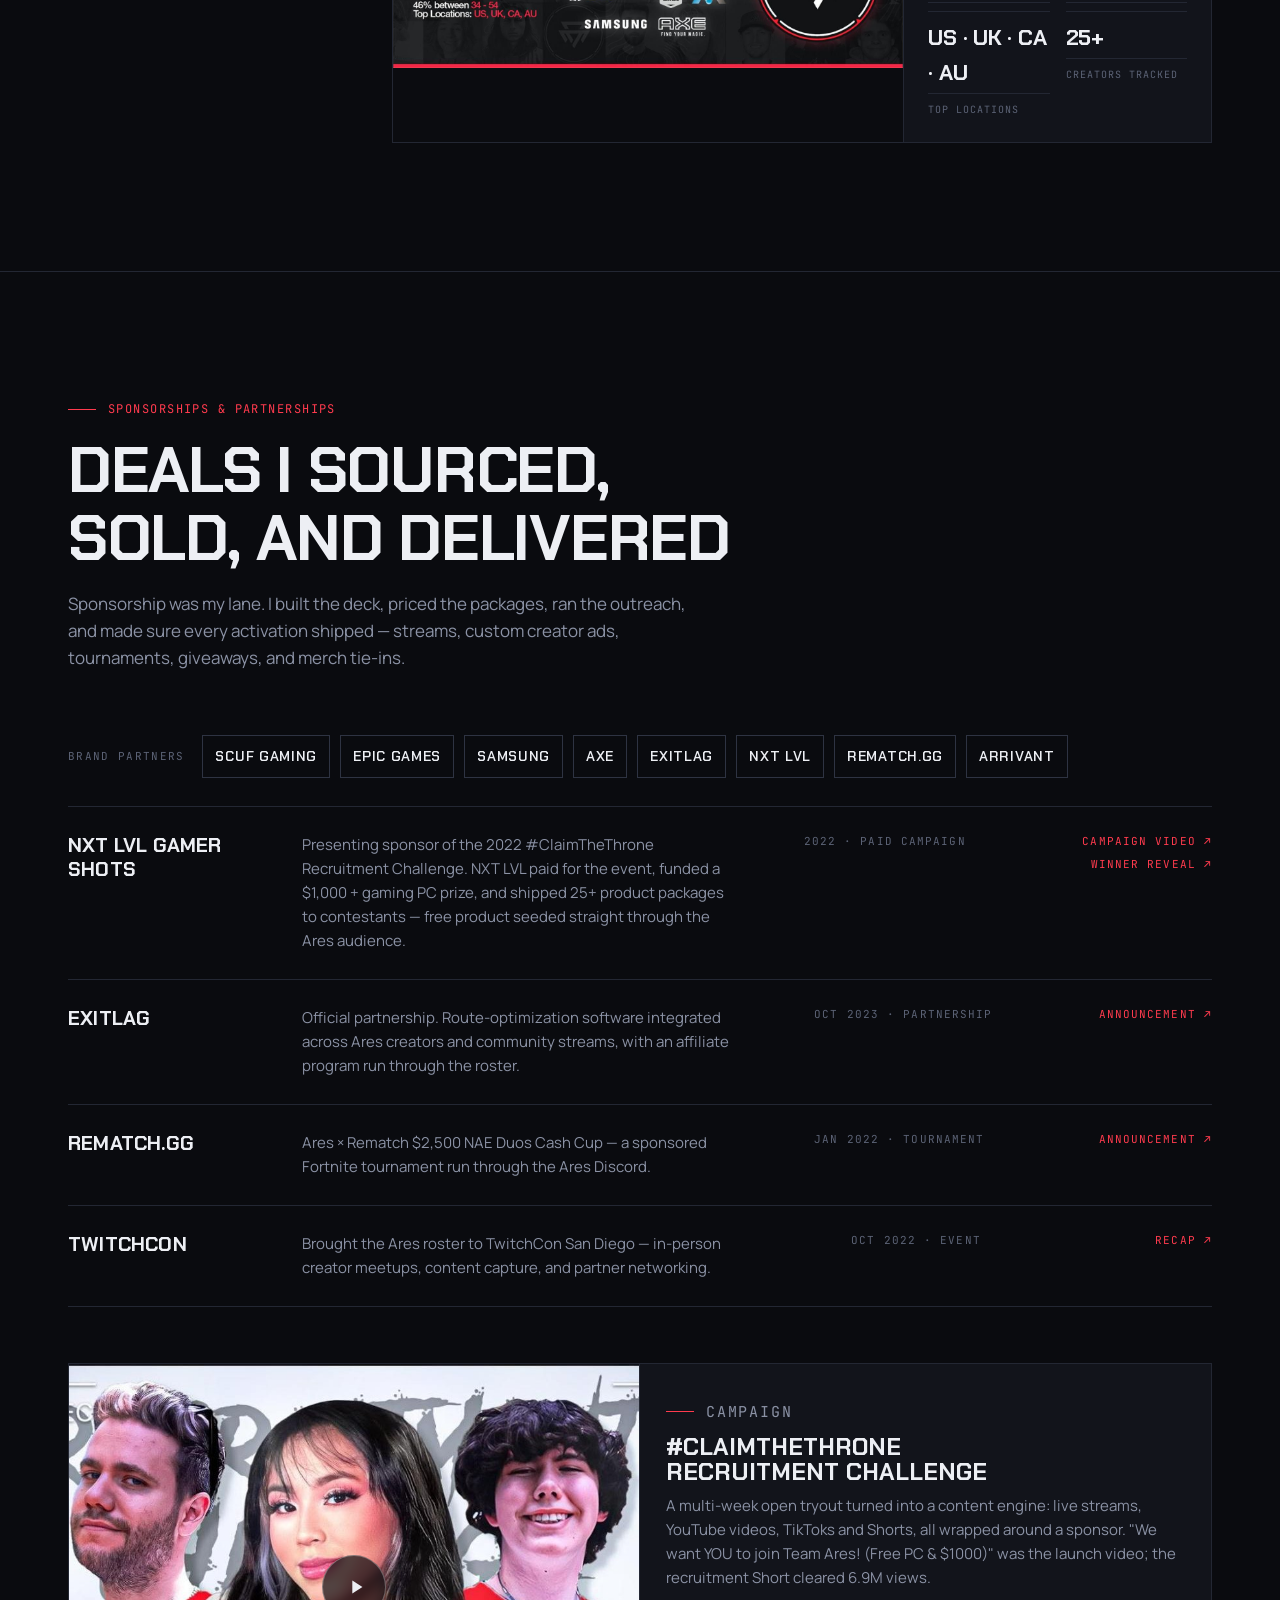
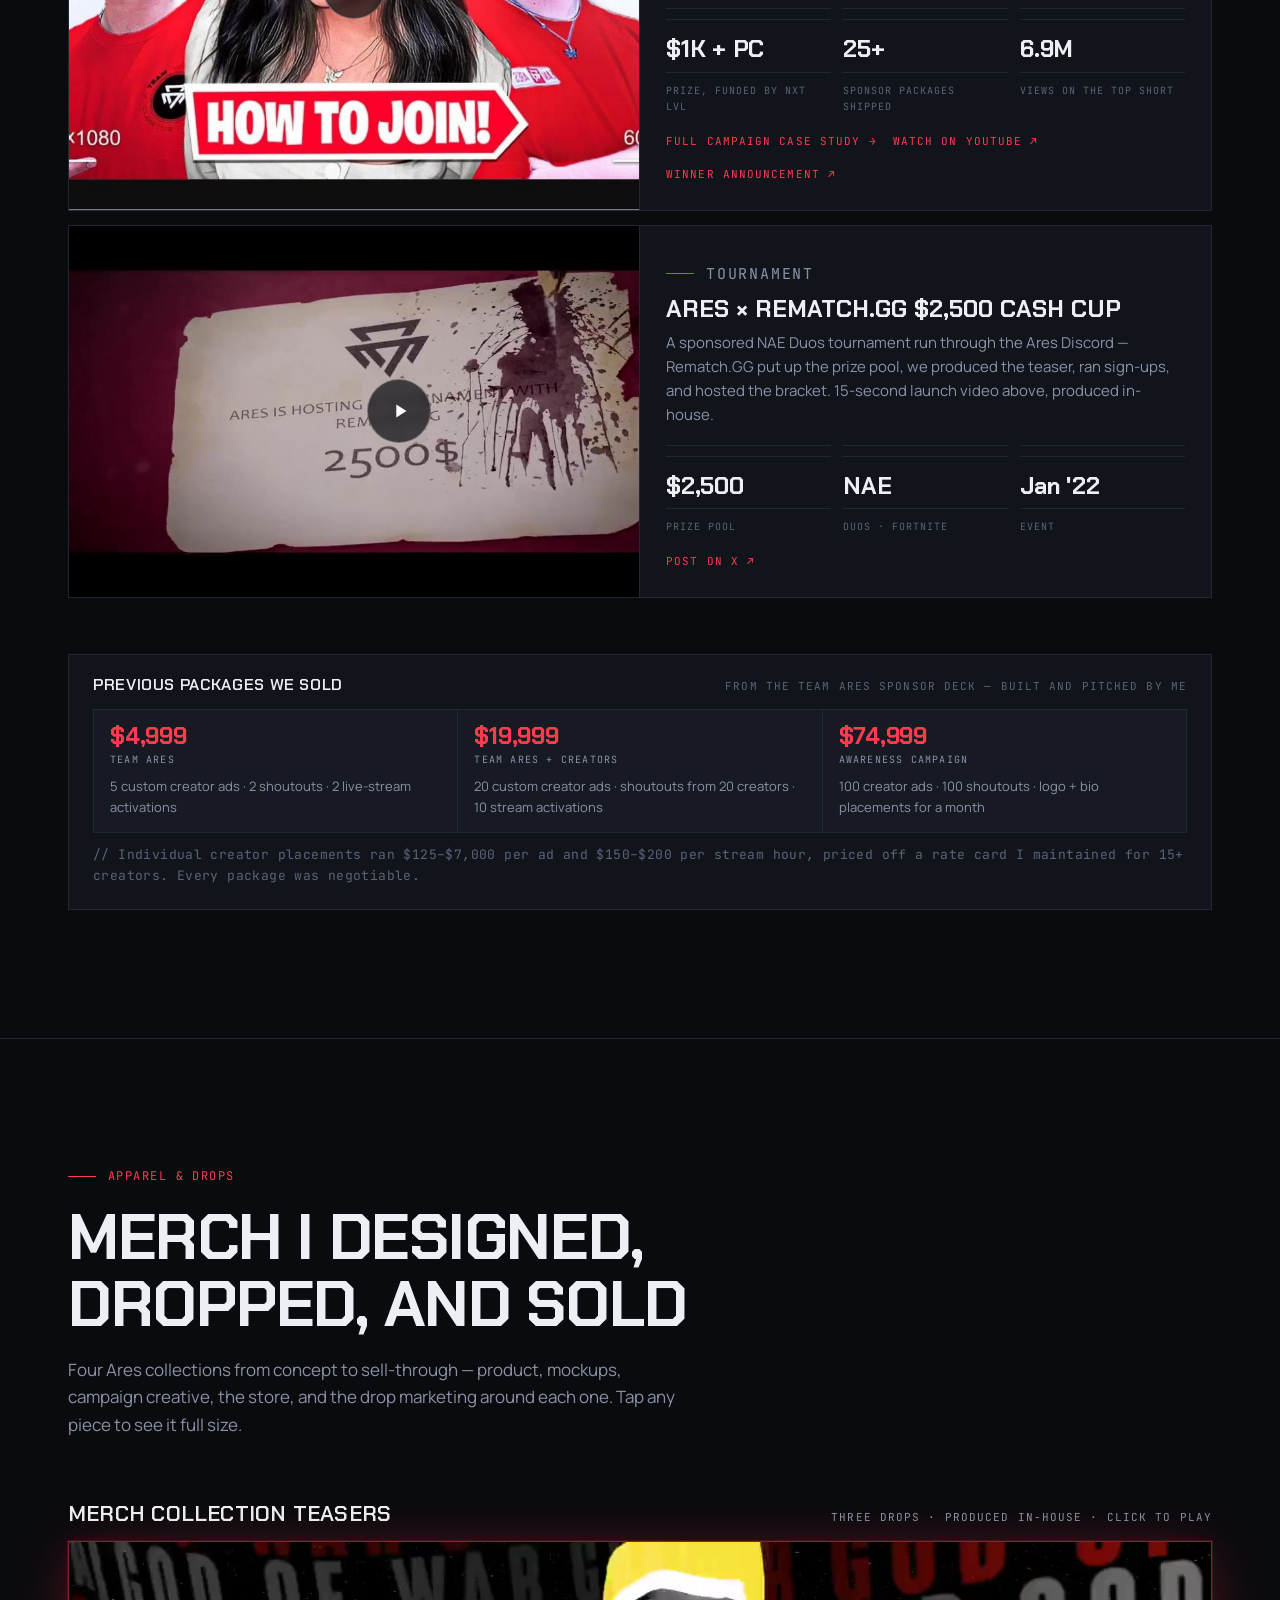
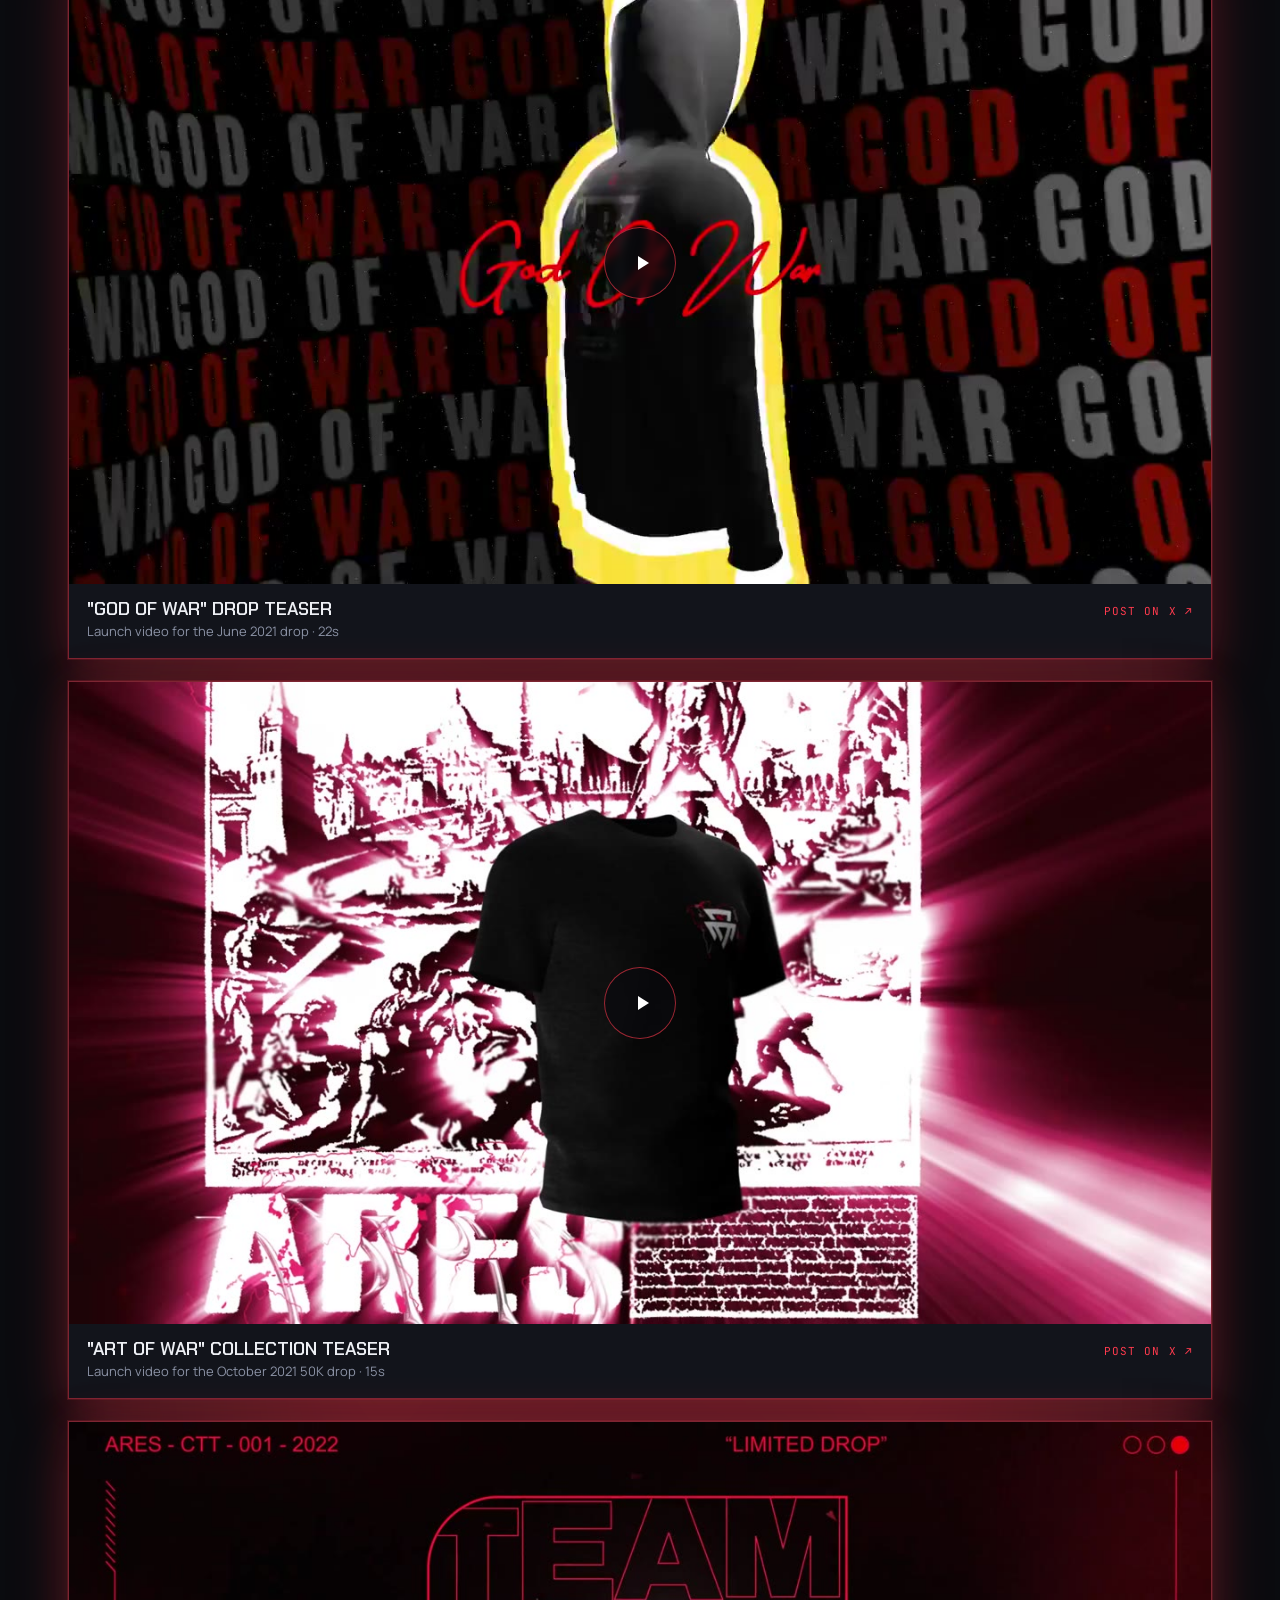
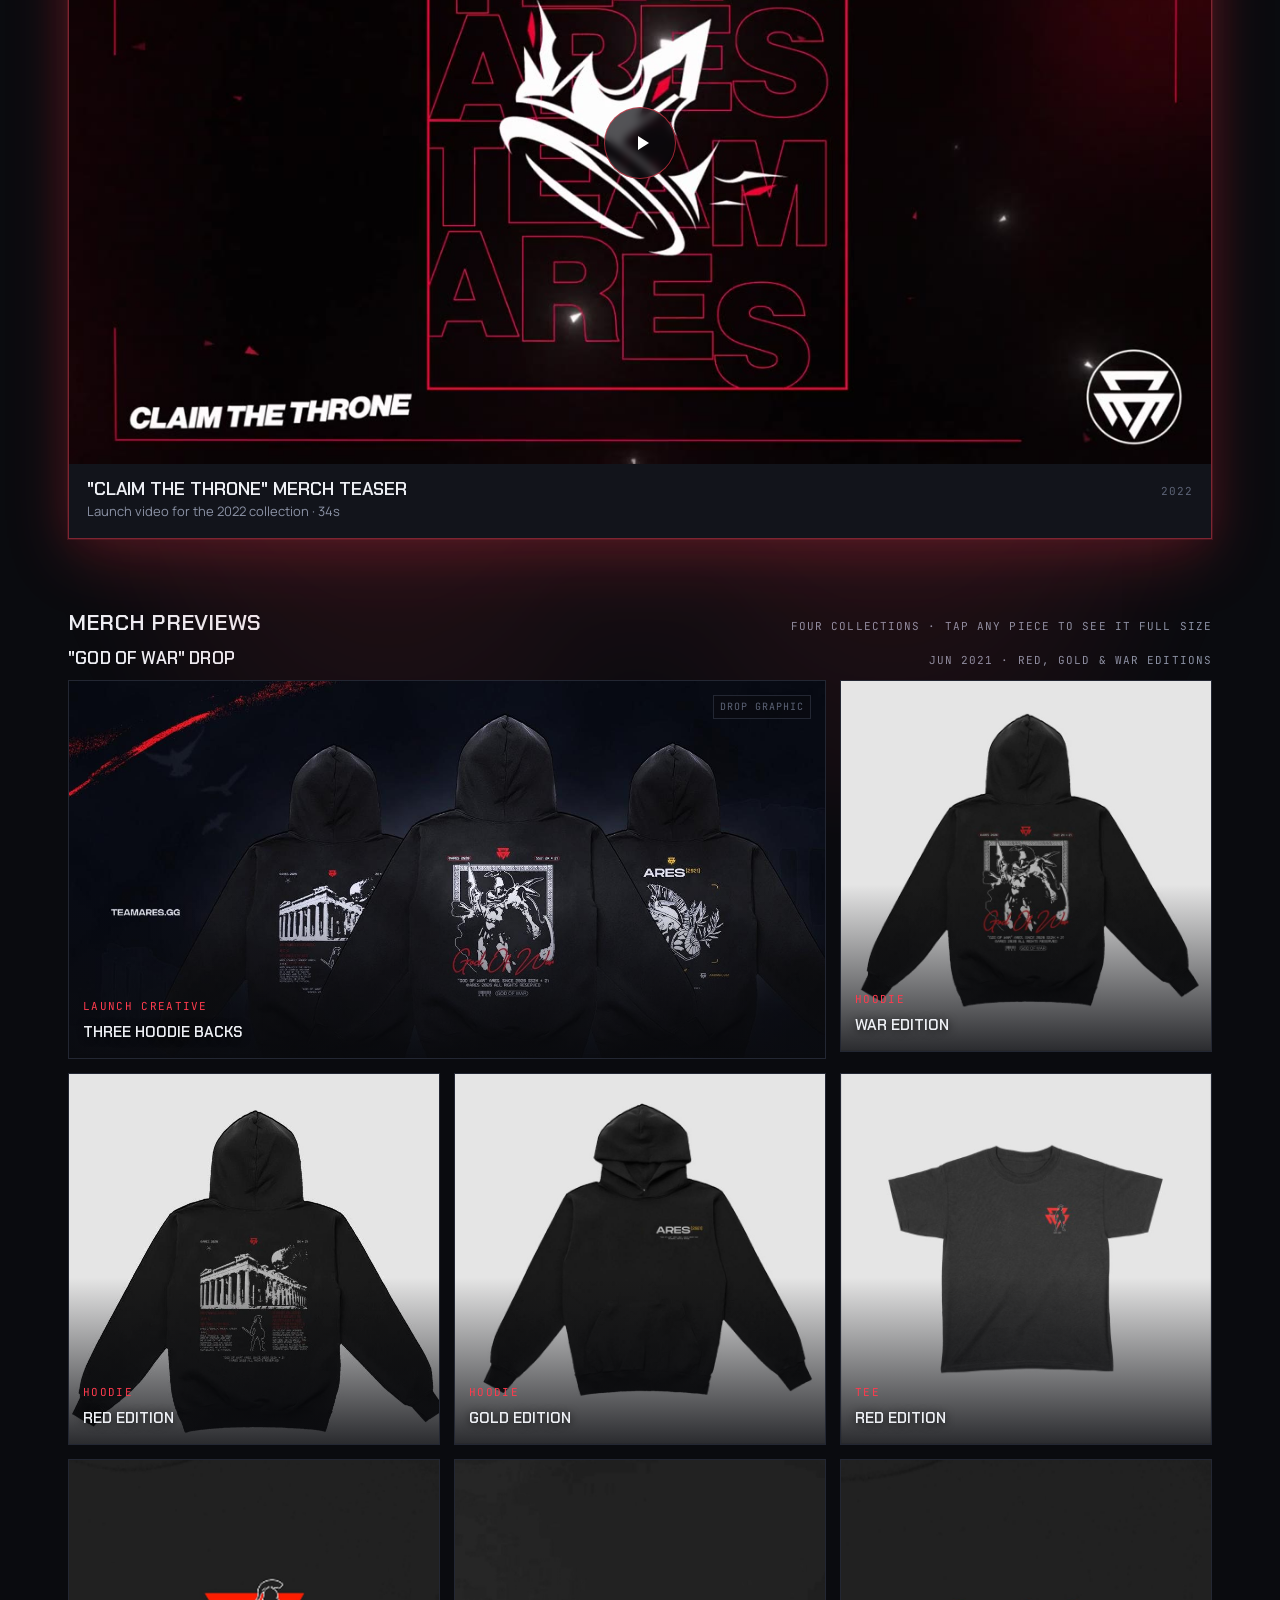
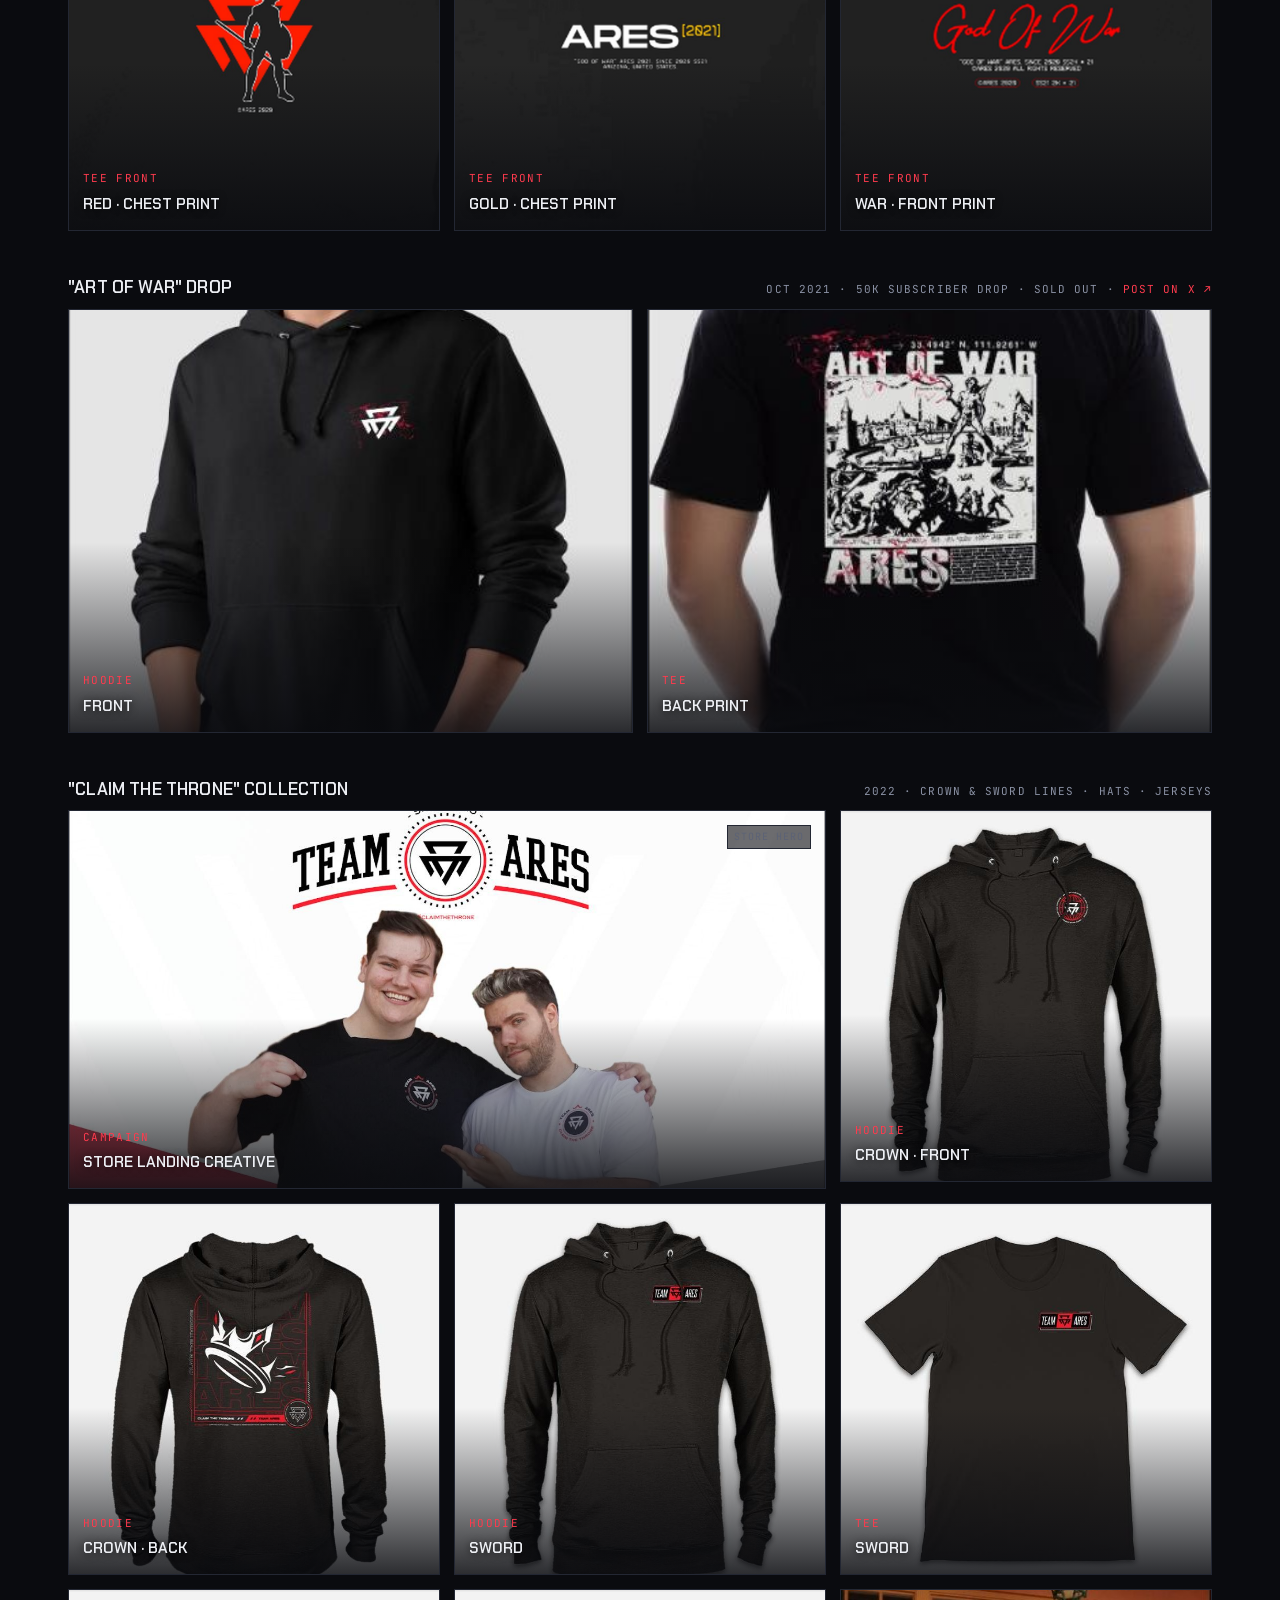
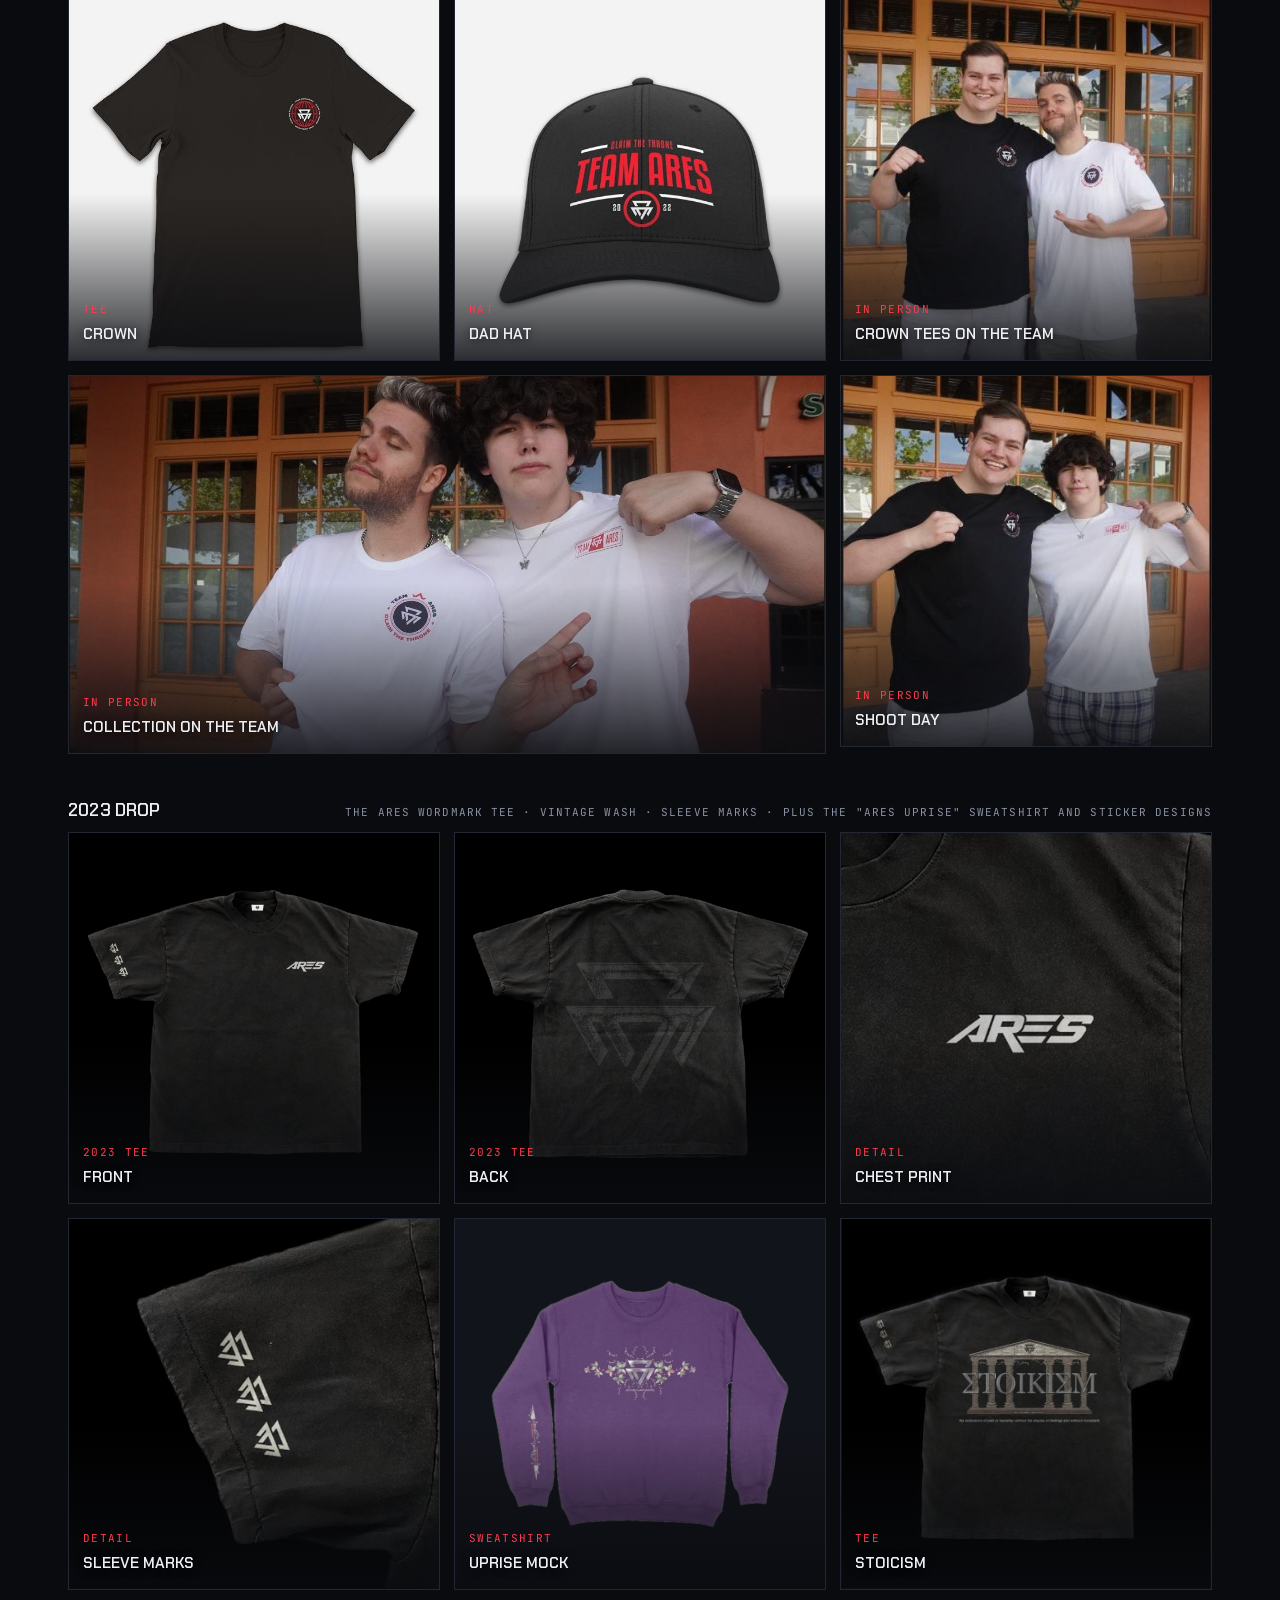
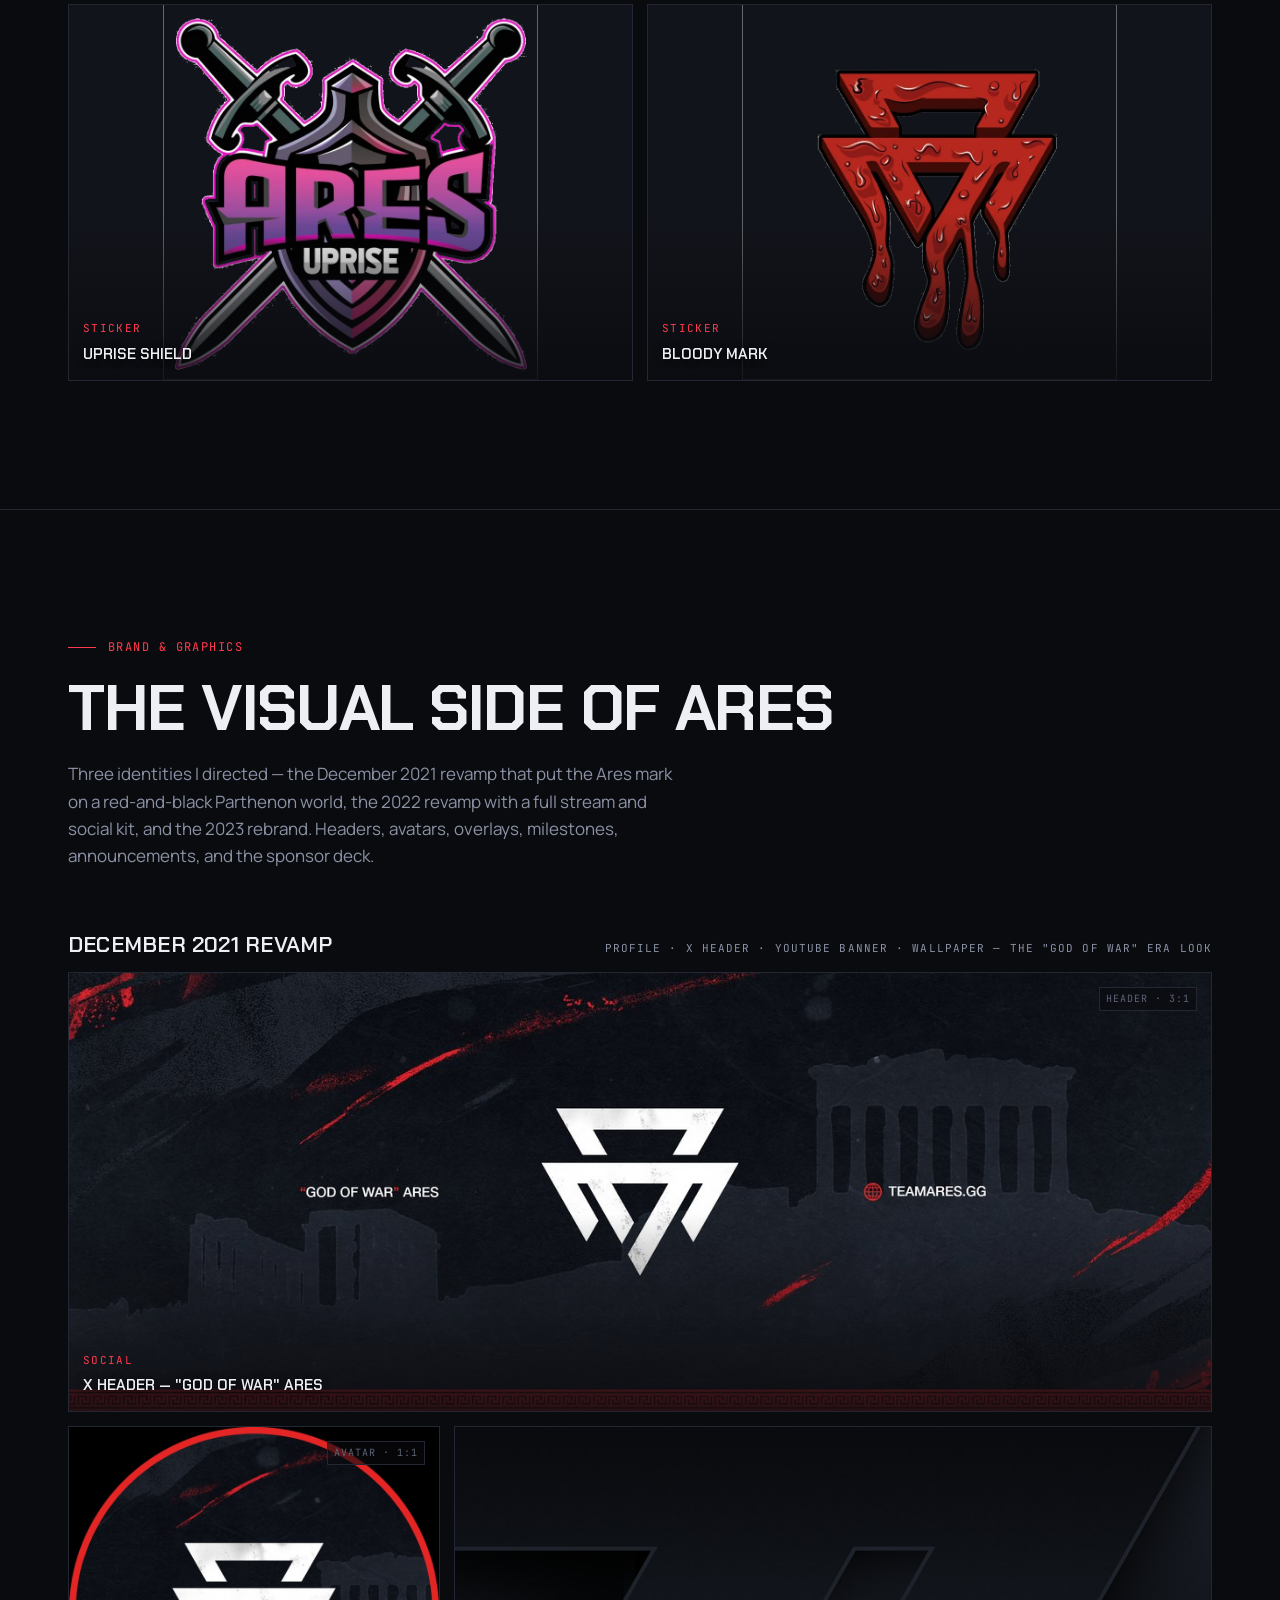
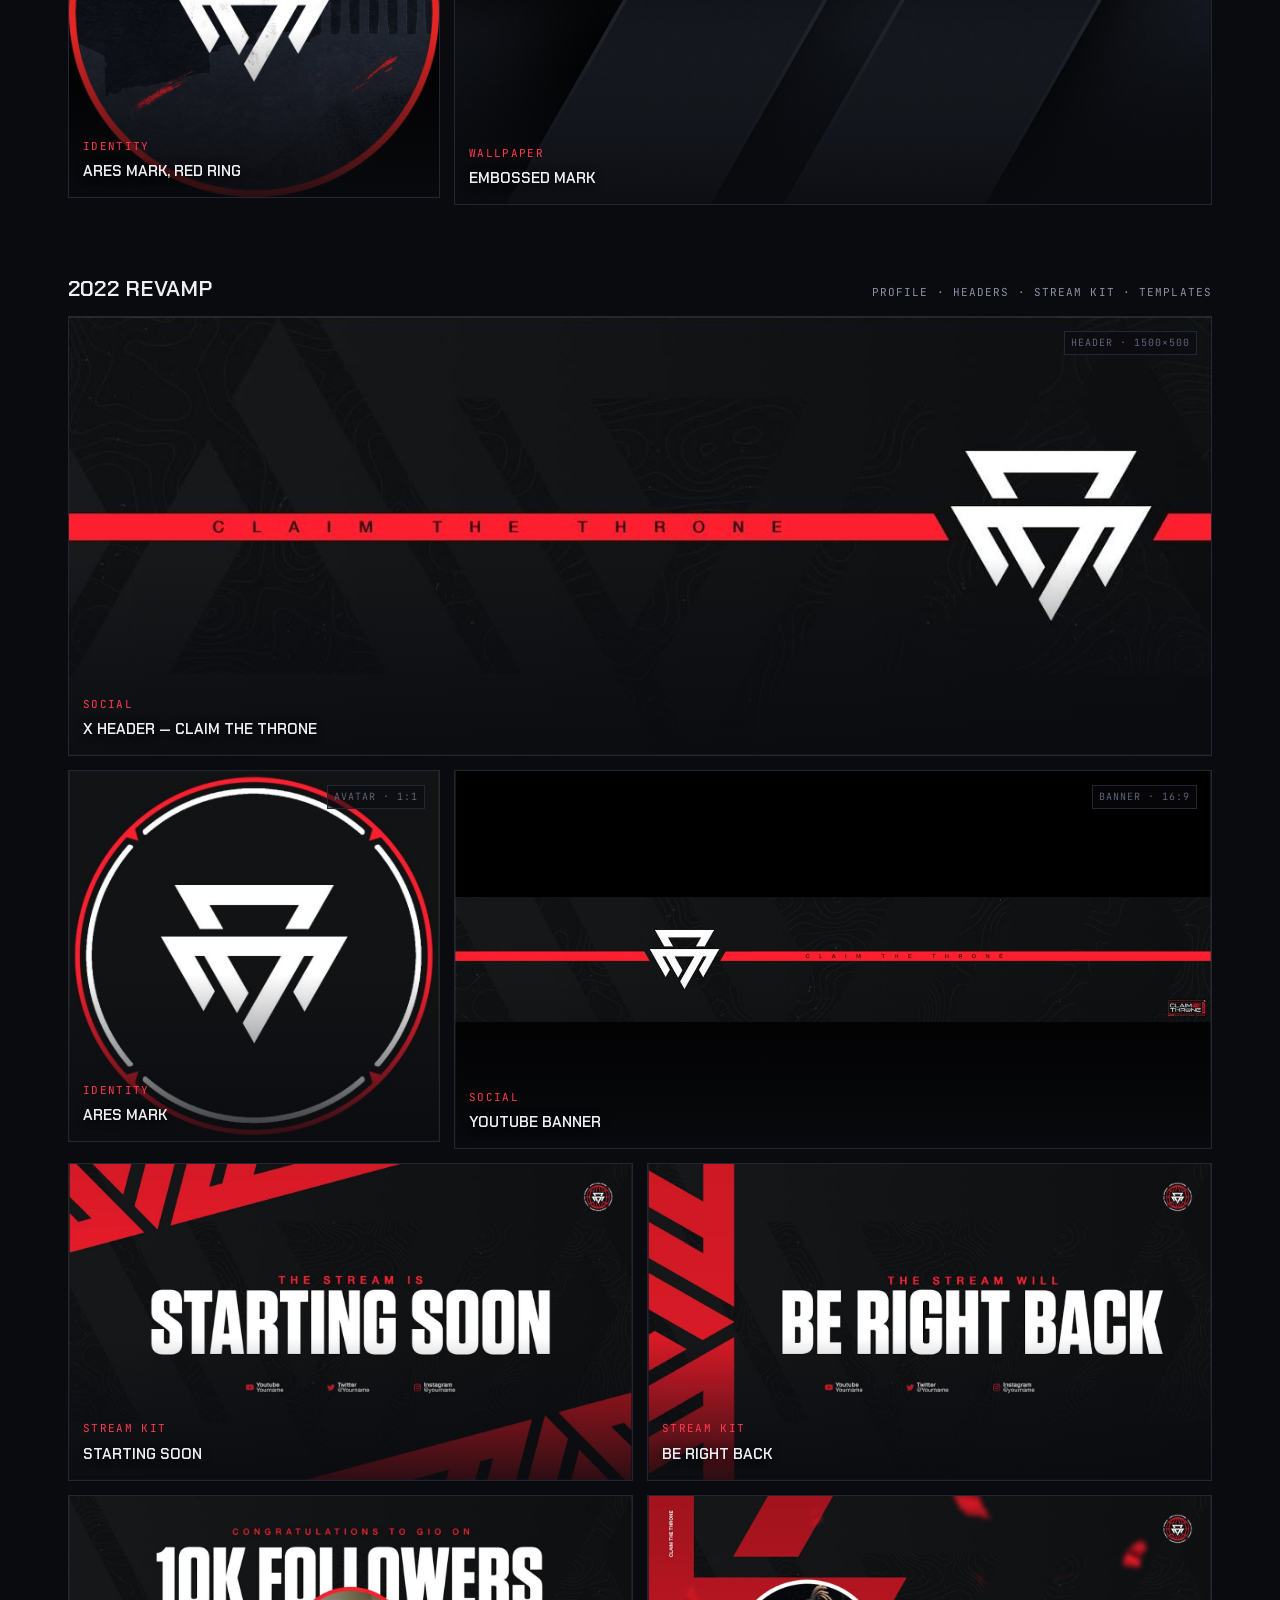
==== commit c11646bc: "Testimonials order: Marine Mike, ZeroFactor, Lqwid, Tray, Spayss Co-Authored-By: Claude Fable 5.1 <n" ====
--- a/index.html
+++ b/index.html
@@ -485,6 +485,14 @@
     <div class="testimonials-wrap" id="testimonials">
       <h3 class="sub-h">See what our creators had to say about Team Ares <span>Five creators · recorded for the Team Ares site · click to play</span></h3>
       <div class="testimonials">
+        <div class="vid" data-video="t-marine-mike">
+          <div class="frame"><img src="img/testimonial-marine-mike-poster.jpg" alt="Ares Marine Mike, Twitch streamer — creator testimonial about Team Ares, poster frame" width="1280" height="720" loading="lazy"></div>
+          <div class="meta"><div><h4>Ares Marine Mike</h4><p>Twitch streamer · 50s</p></div></div>
+        </div>
+        <div class="vid" data-video="t-zerofactor">
+          <div class="frame"><img src="img/testimonial-zerofactor-poster.jpg" alt="Ares ZeroFactor — creator testimonial about Team Ares, poster frame" width="1280" height="720" loading="lazy"></div>
+          <div class="meta"><div><h4>Ares ZeroFactor</h4><p>Creator · 1:06</p></div></div>
+        </div>
         <div class="vid" data-video="t-lqwid">
           <div class="frame"><img src="img/testimonial-lqwid-poster.jpg" alt="Ares Lqwid, Twitch streamer — creator testimonial about Team Ares, poster frame" width="1280" height="720" loading="lazy"></div>
           <div class="meta"><div><h4>Ares Lqwid</h4><p>Twitch streamer · 27s</p></div></div>
@@ -496,14 +504,6 @@
         <div class="vid" data-video="t-spayss">
           <div class="frame"><img src="img/testimonial-spayss-poster.jpg" alt="Ares Spayss — creator testimonial about Team Ares, poster frame" width="1280" height="720" loading="lazy"></div>
           <div class="meta"><div><h4>Ares Spayss</h4><p>Creator · 1:11</p></div></div>
-        </div>
-        <div class="vid" data-video="t-zerofactor">
-          <div class="frame"><img src="img/testimonial-zerofactor-poster.jpg" alt="Ares ZeroFactor — creator testimonial about Team Ares, poster frame" width="1280" height="720" loading="lazy"></div>
-          <div class="meta"><div><h4>Ares ZeroFactor</h4><p>Creator · 1:06</p></div></div>
-        </div>
-        <div class="vid" data-video="t-marine-mike">
-          <div class="frame"><img src="img/testimonial-marine-mike-poster.jpg" alt="Ares Marine Mike, Twitch streamer — creator testimonial about Team Ares, poster frame" width="1280" height="720" loading="lazy"></div>
-          <div class="meta"><div><h4>Ares Marine Mike</h4><p>Twitch streamer · 50s</p></div></div>
         </div>
       </div>
     </div>
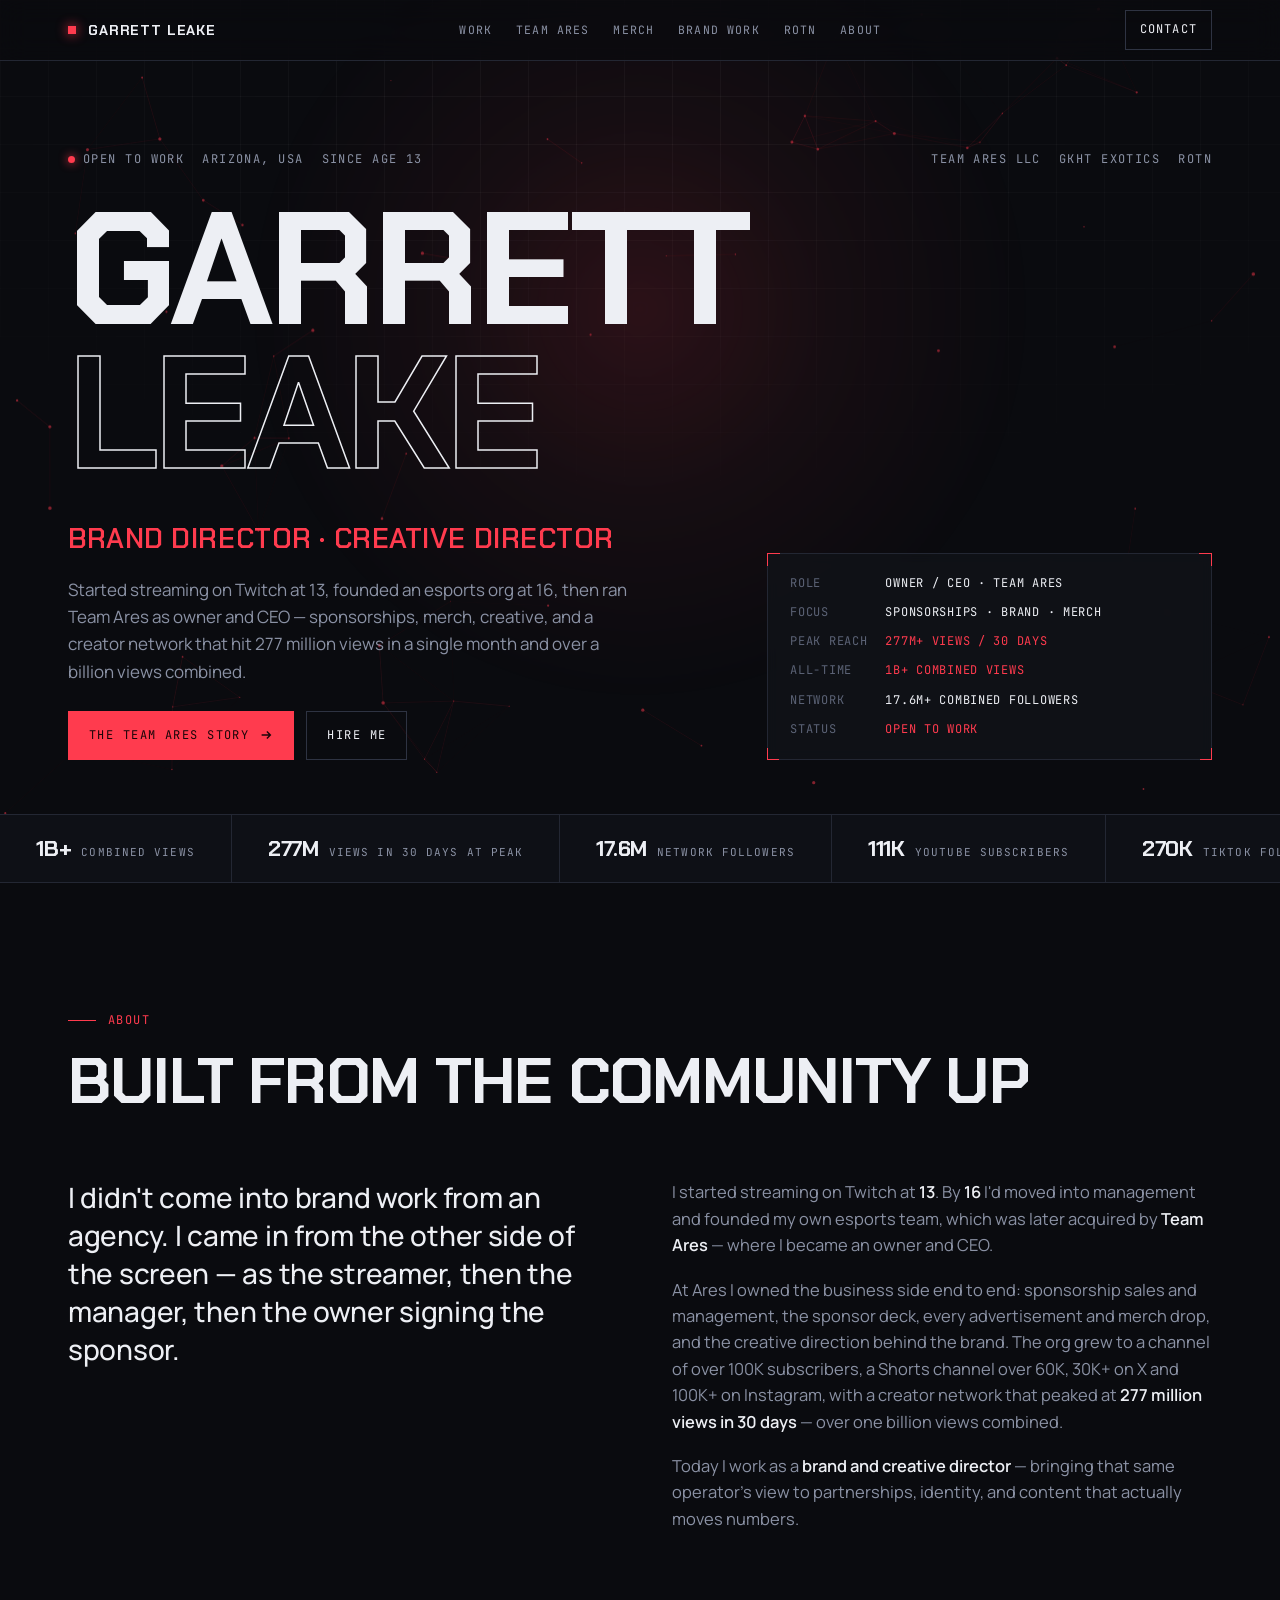
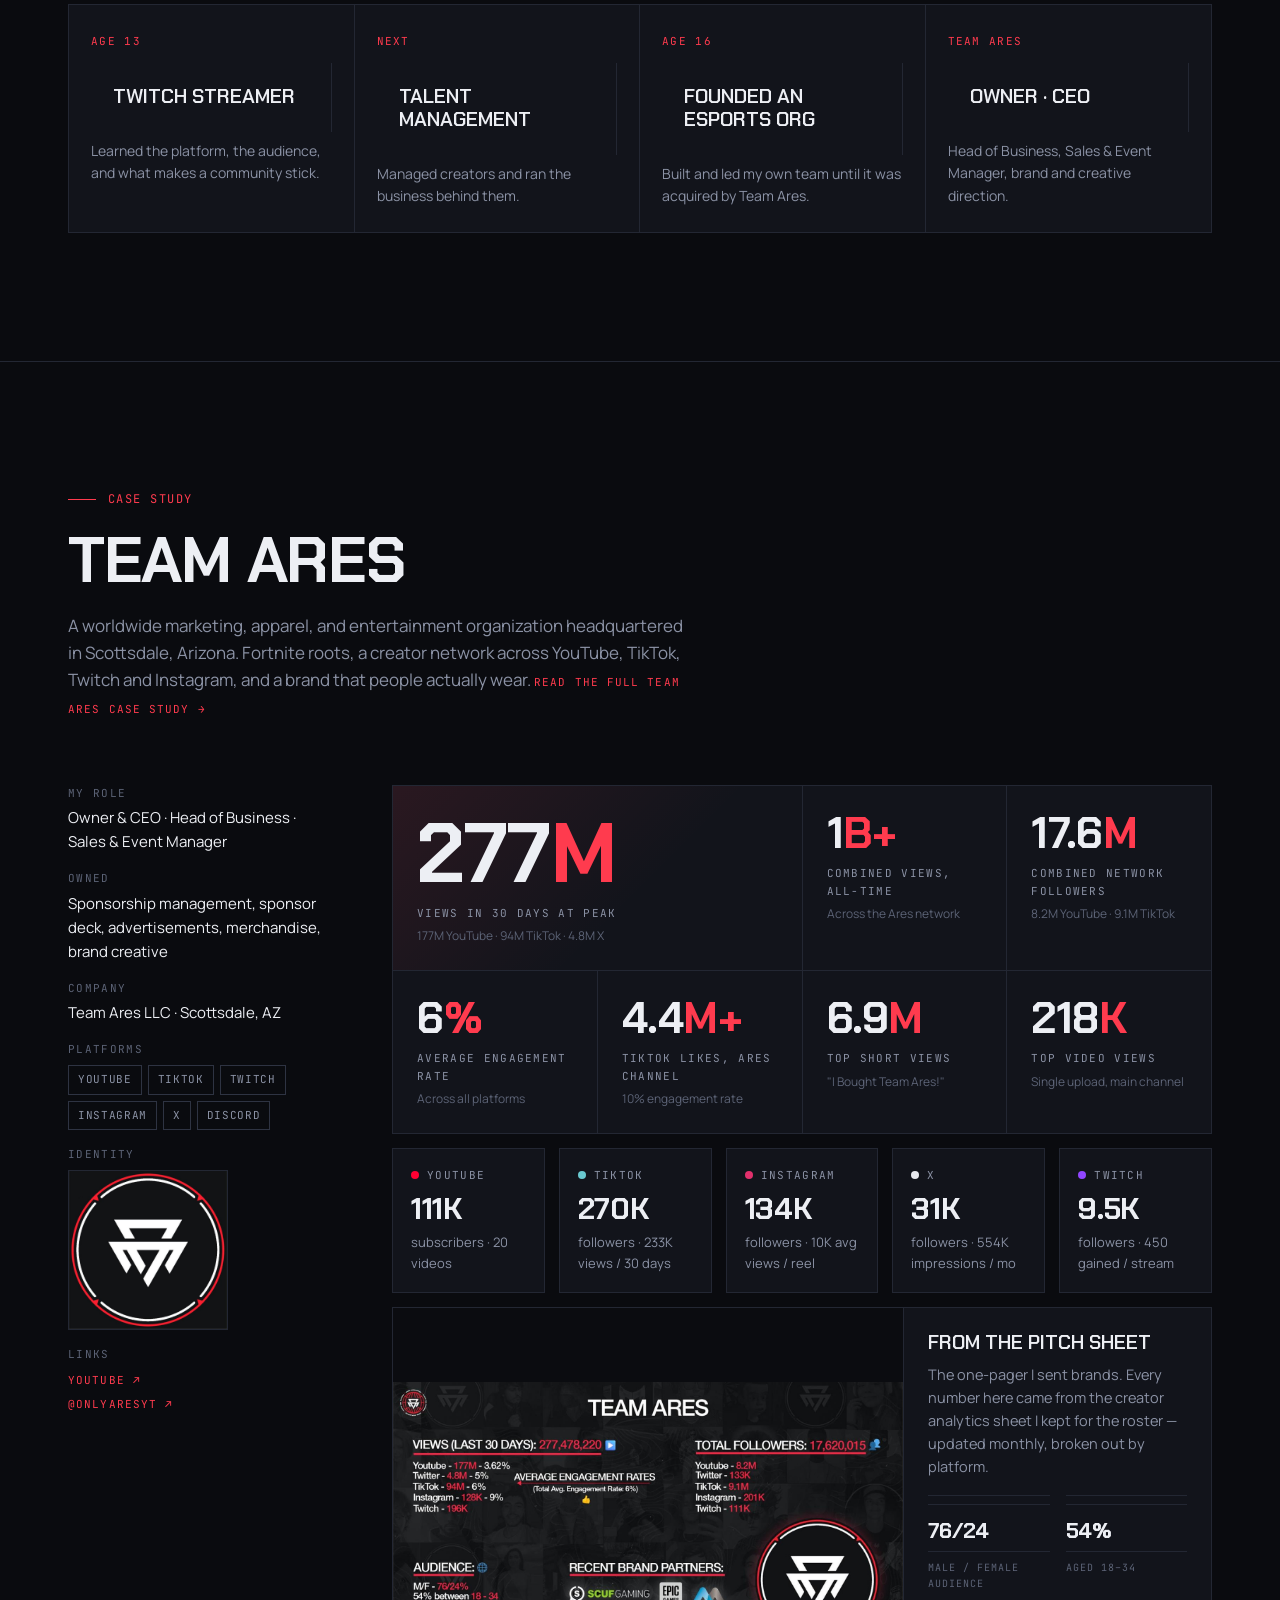
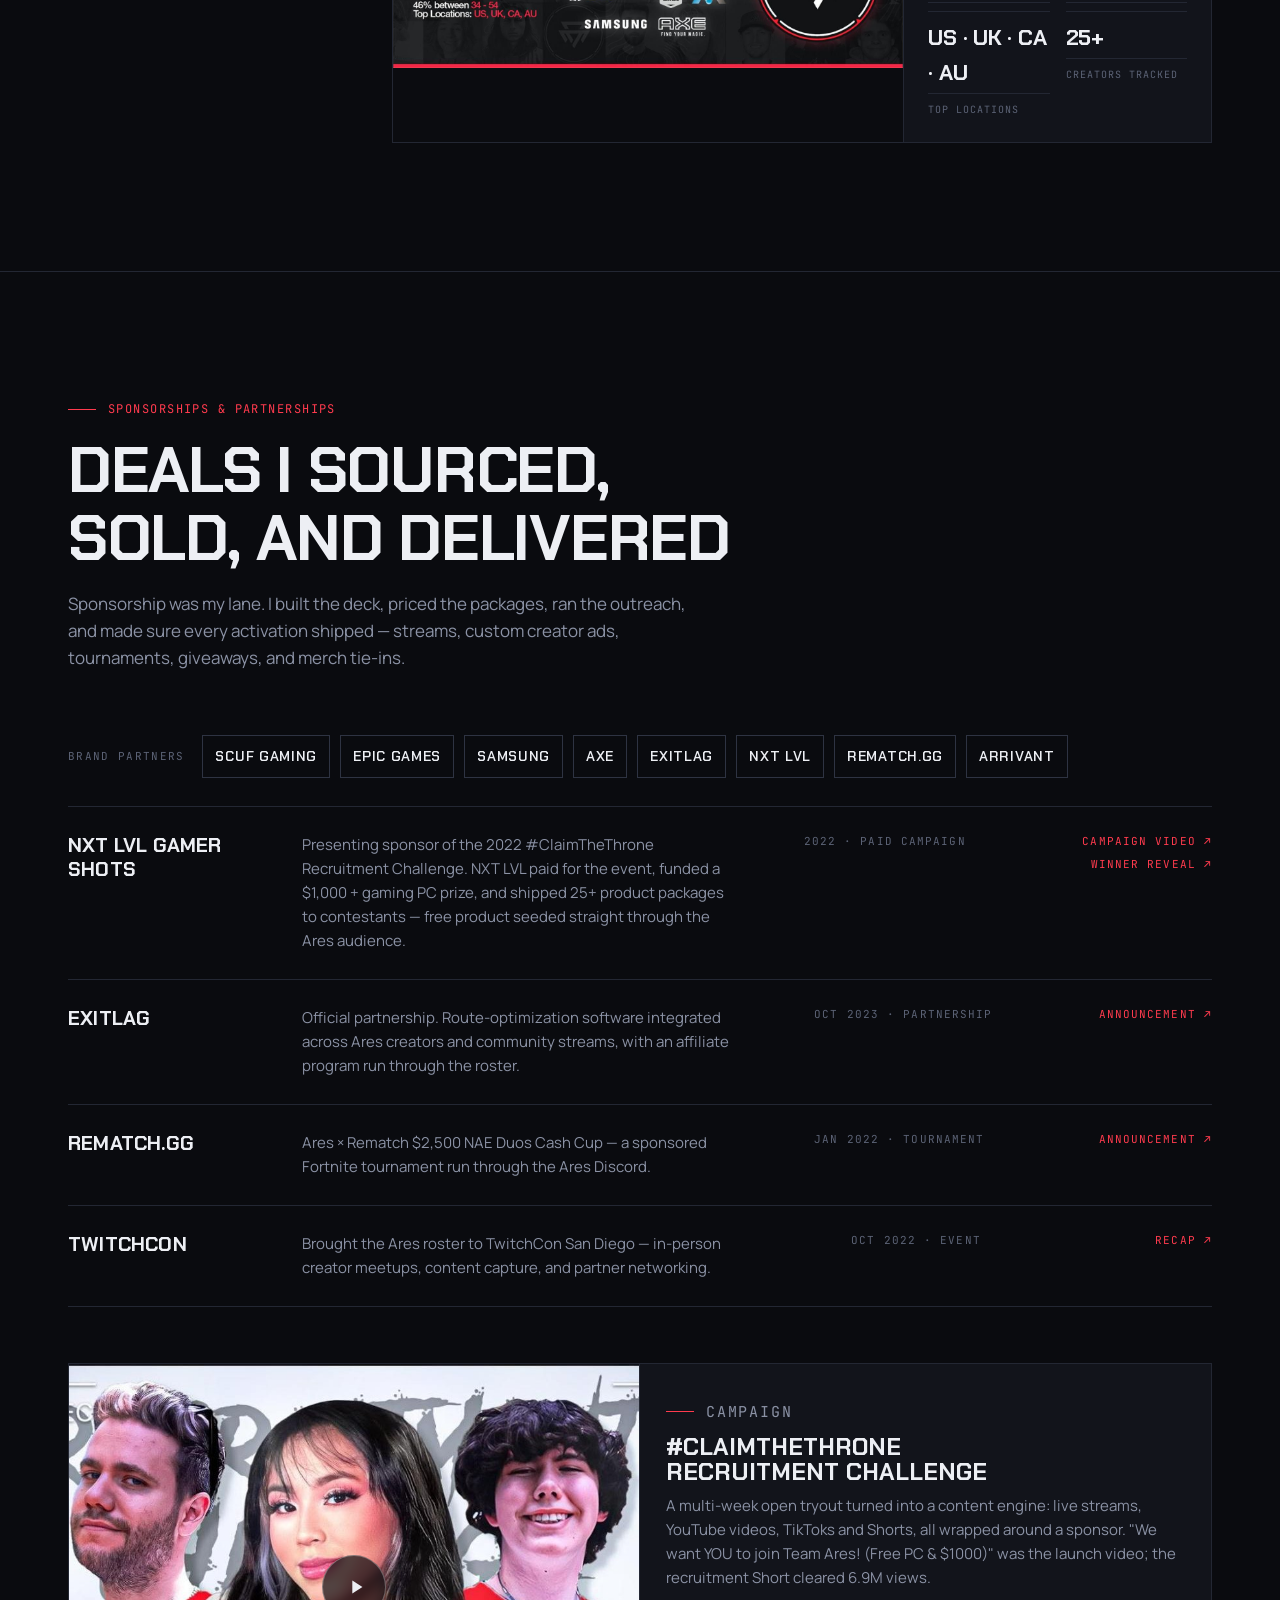
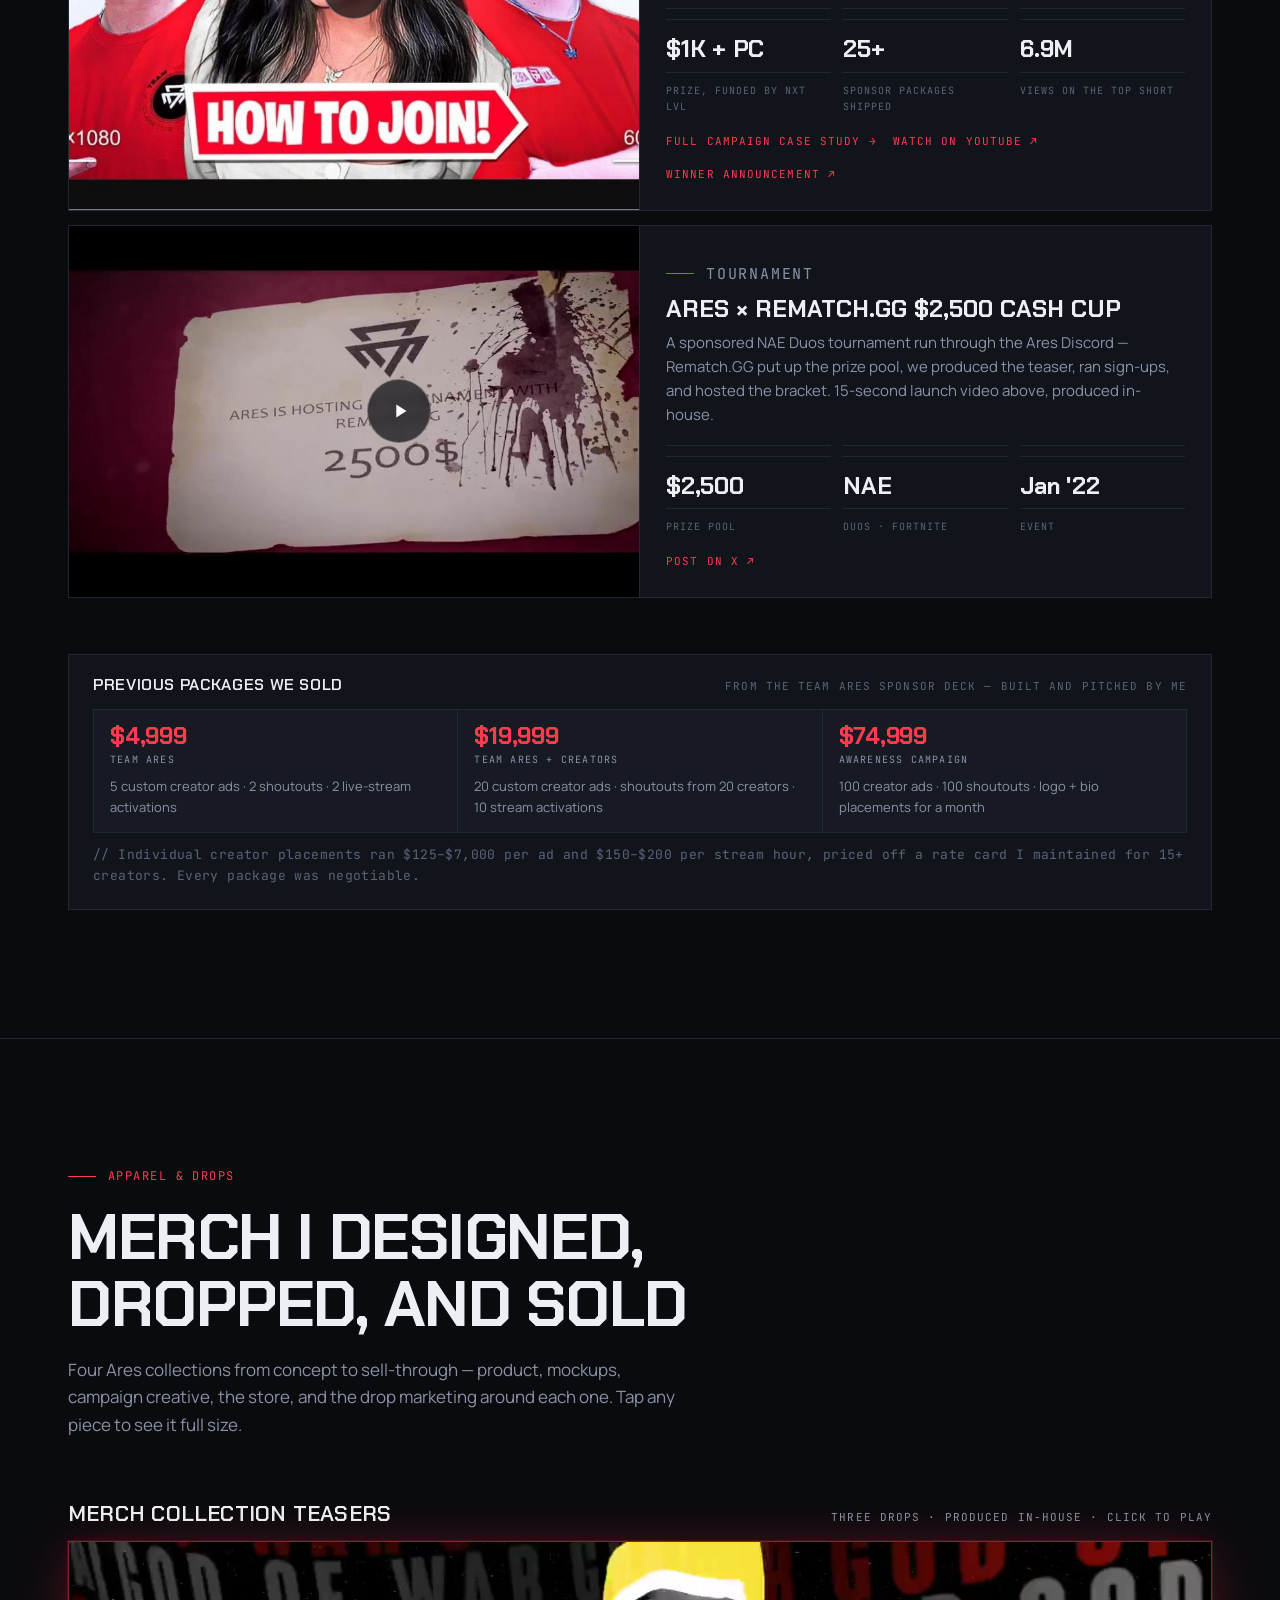
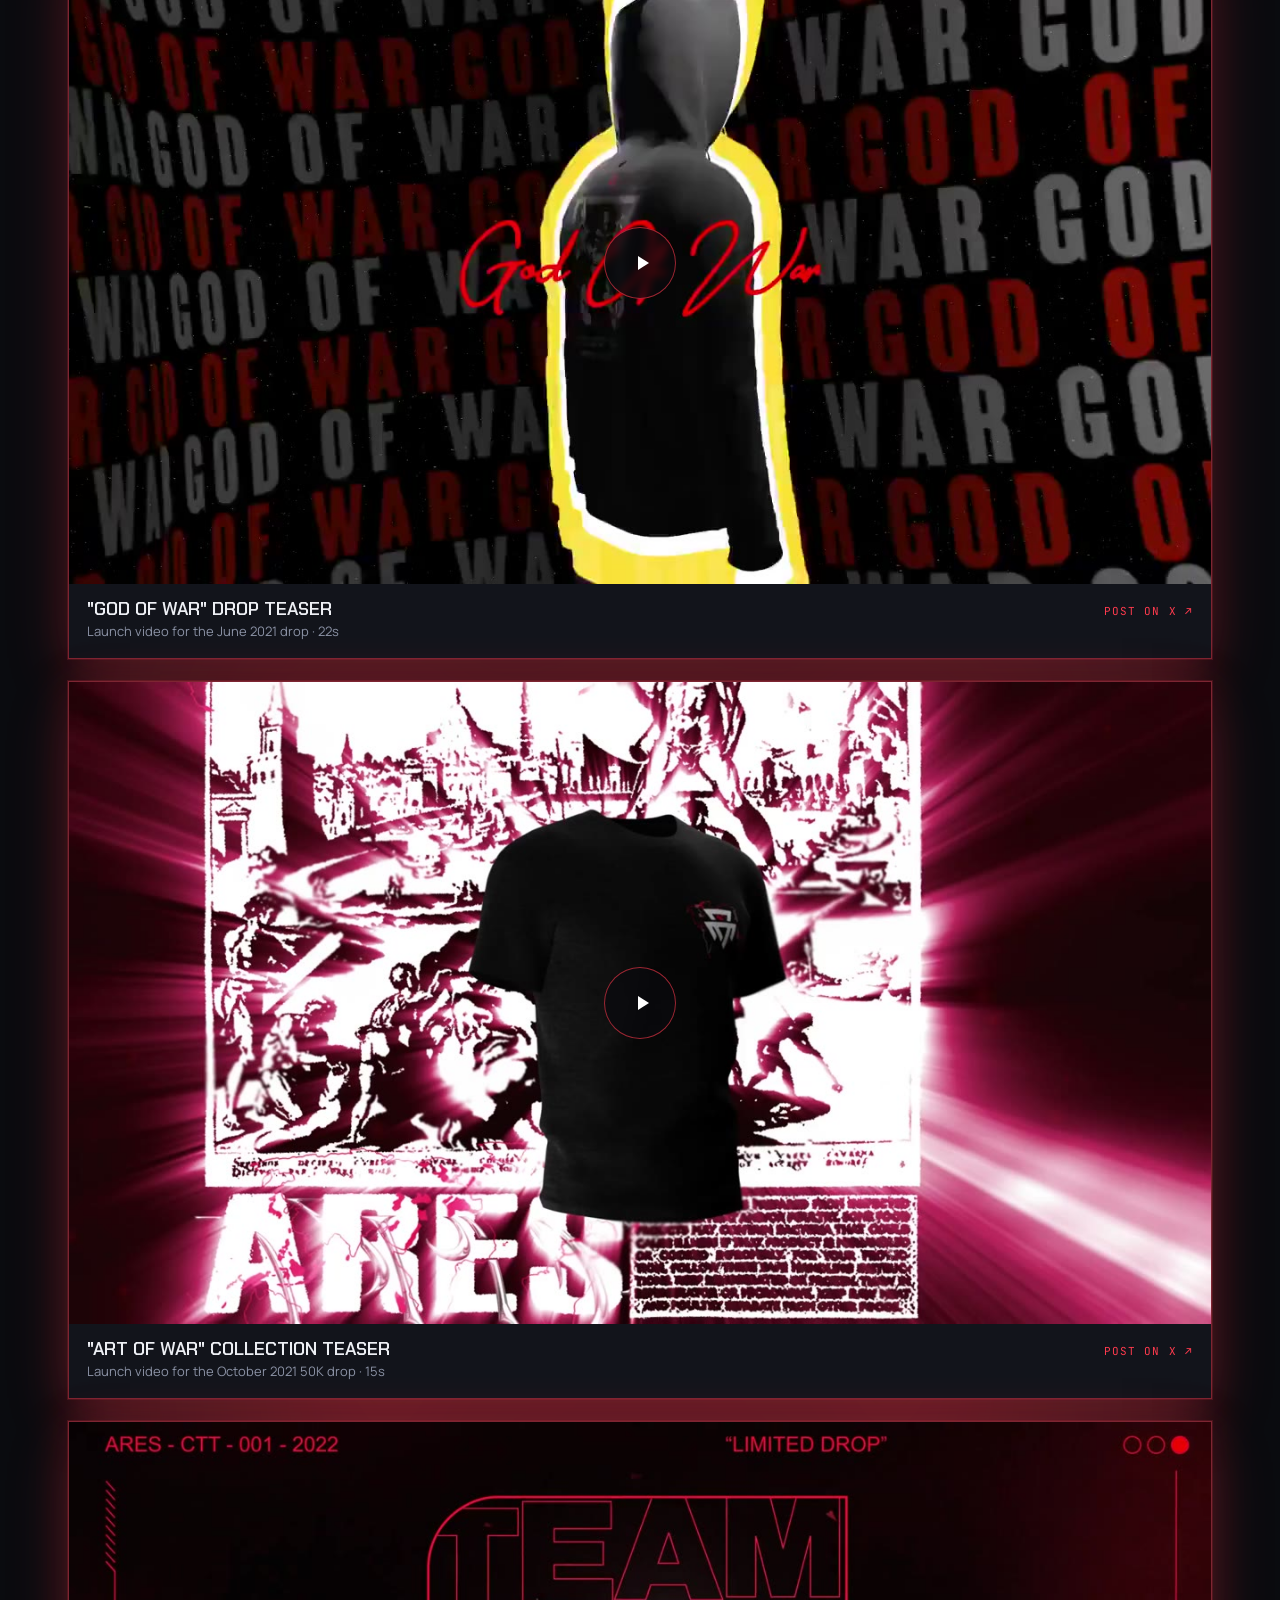
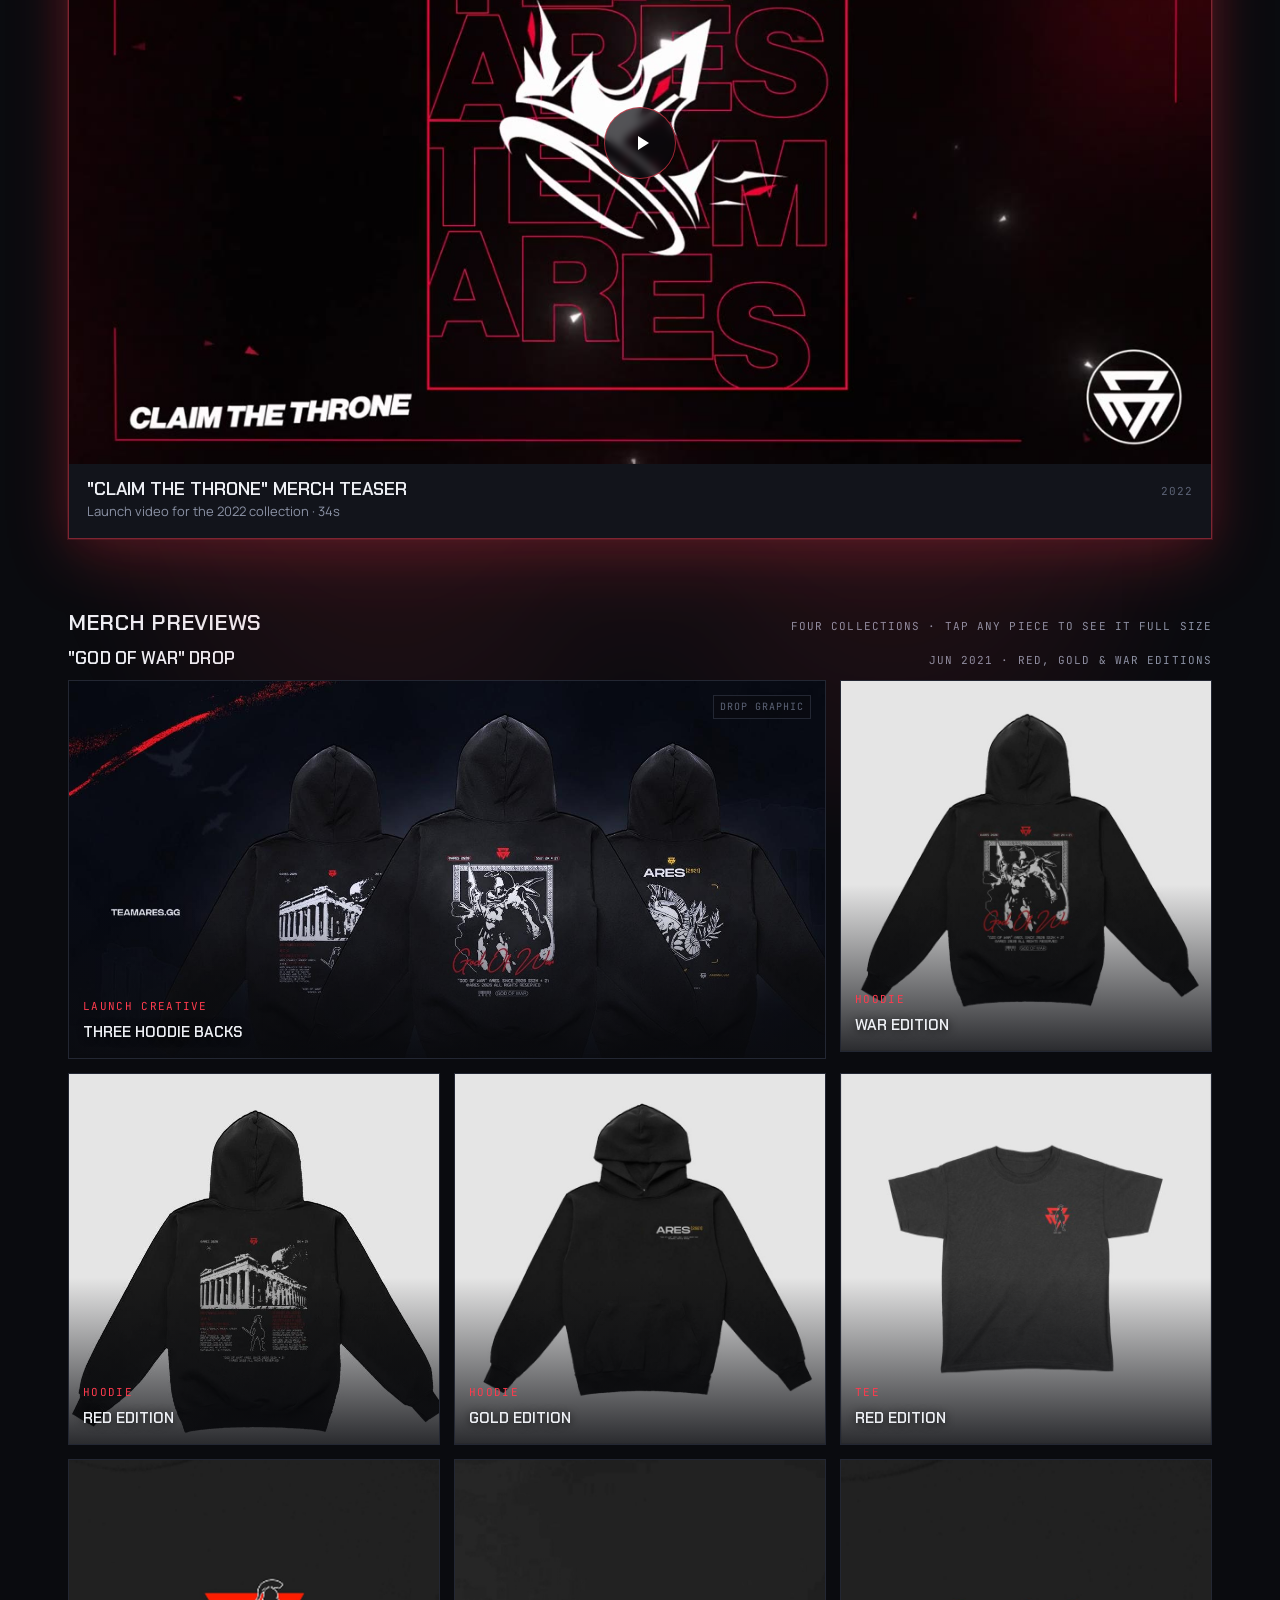
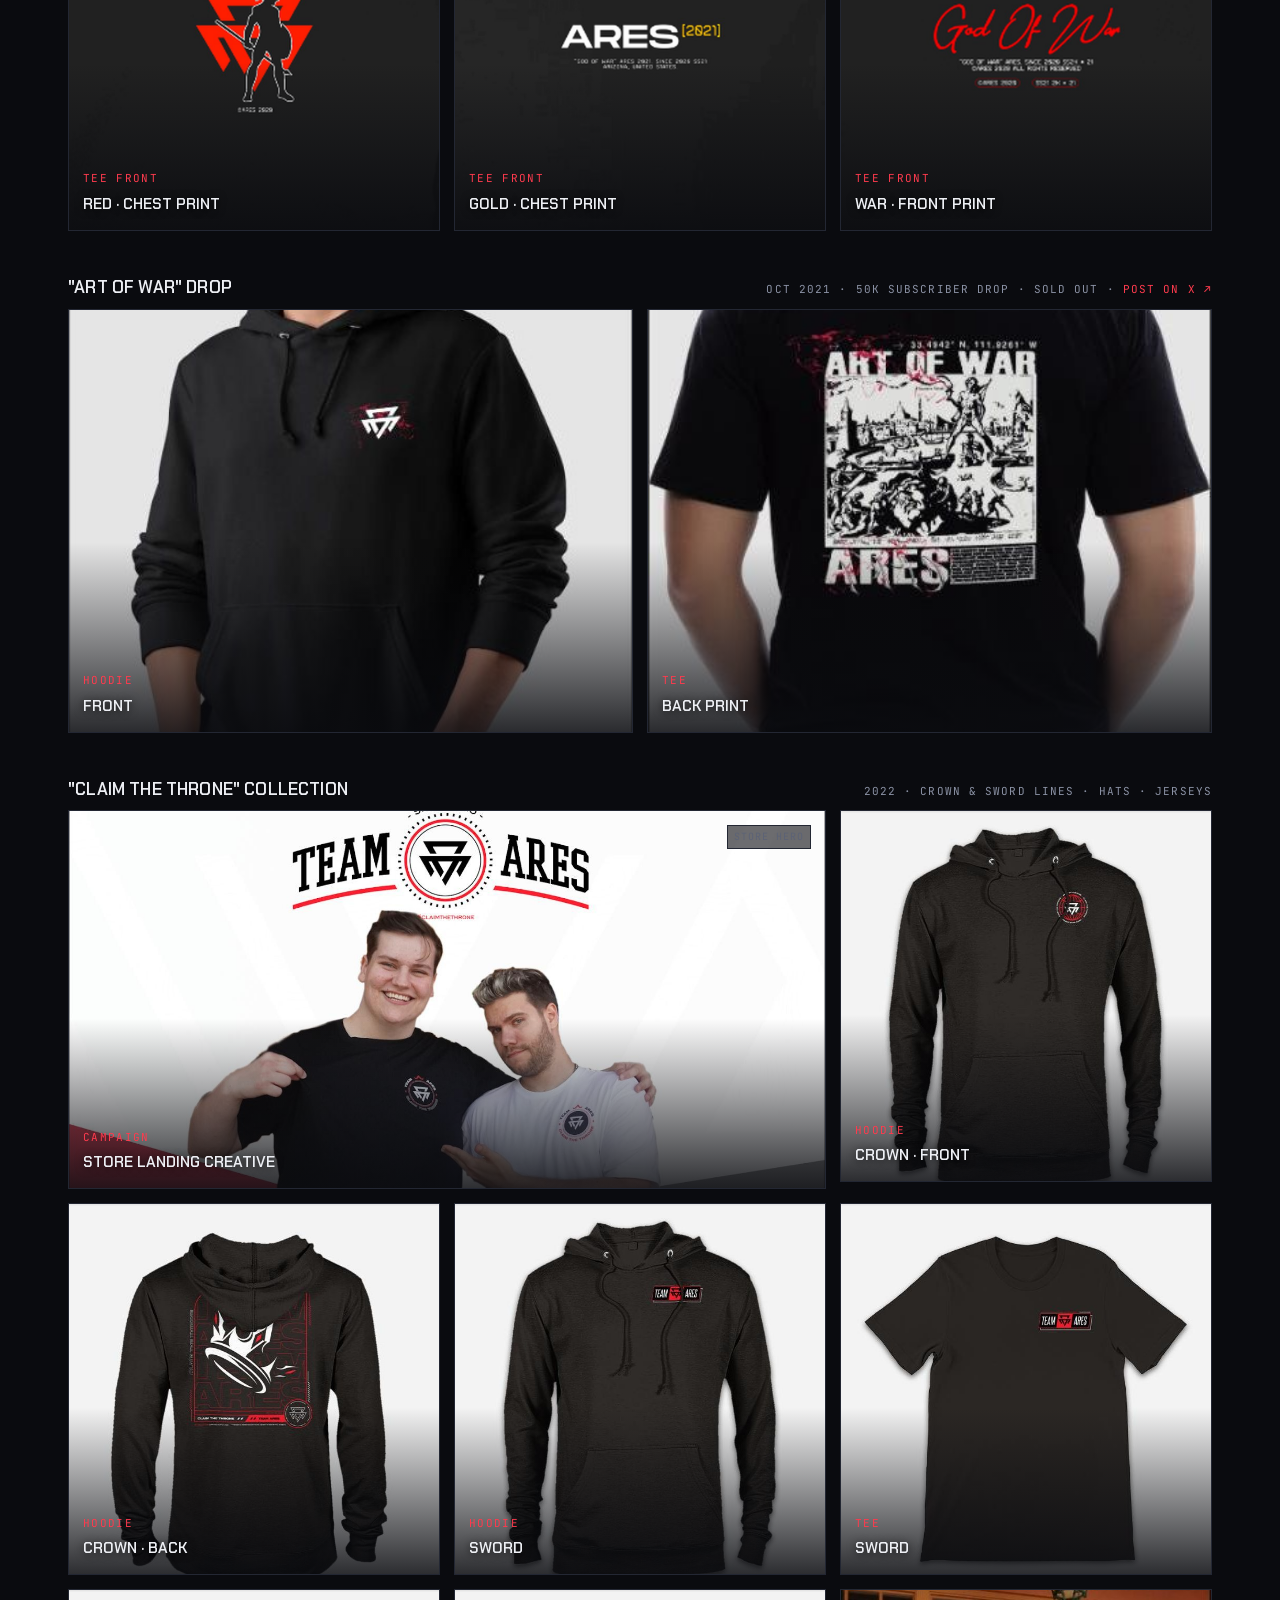
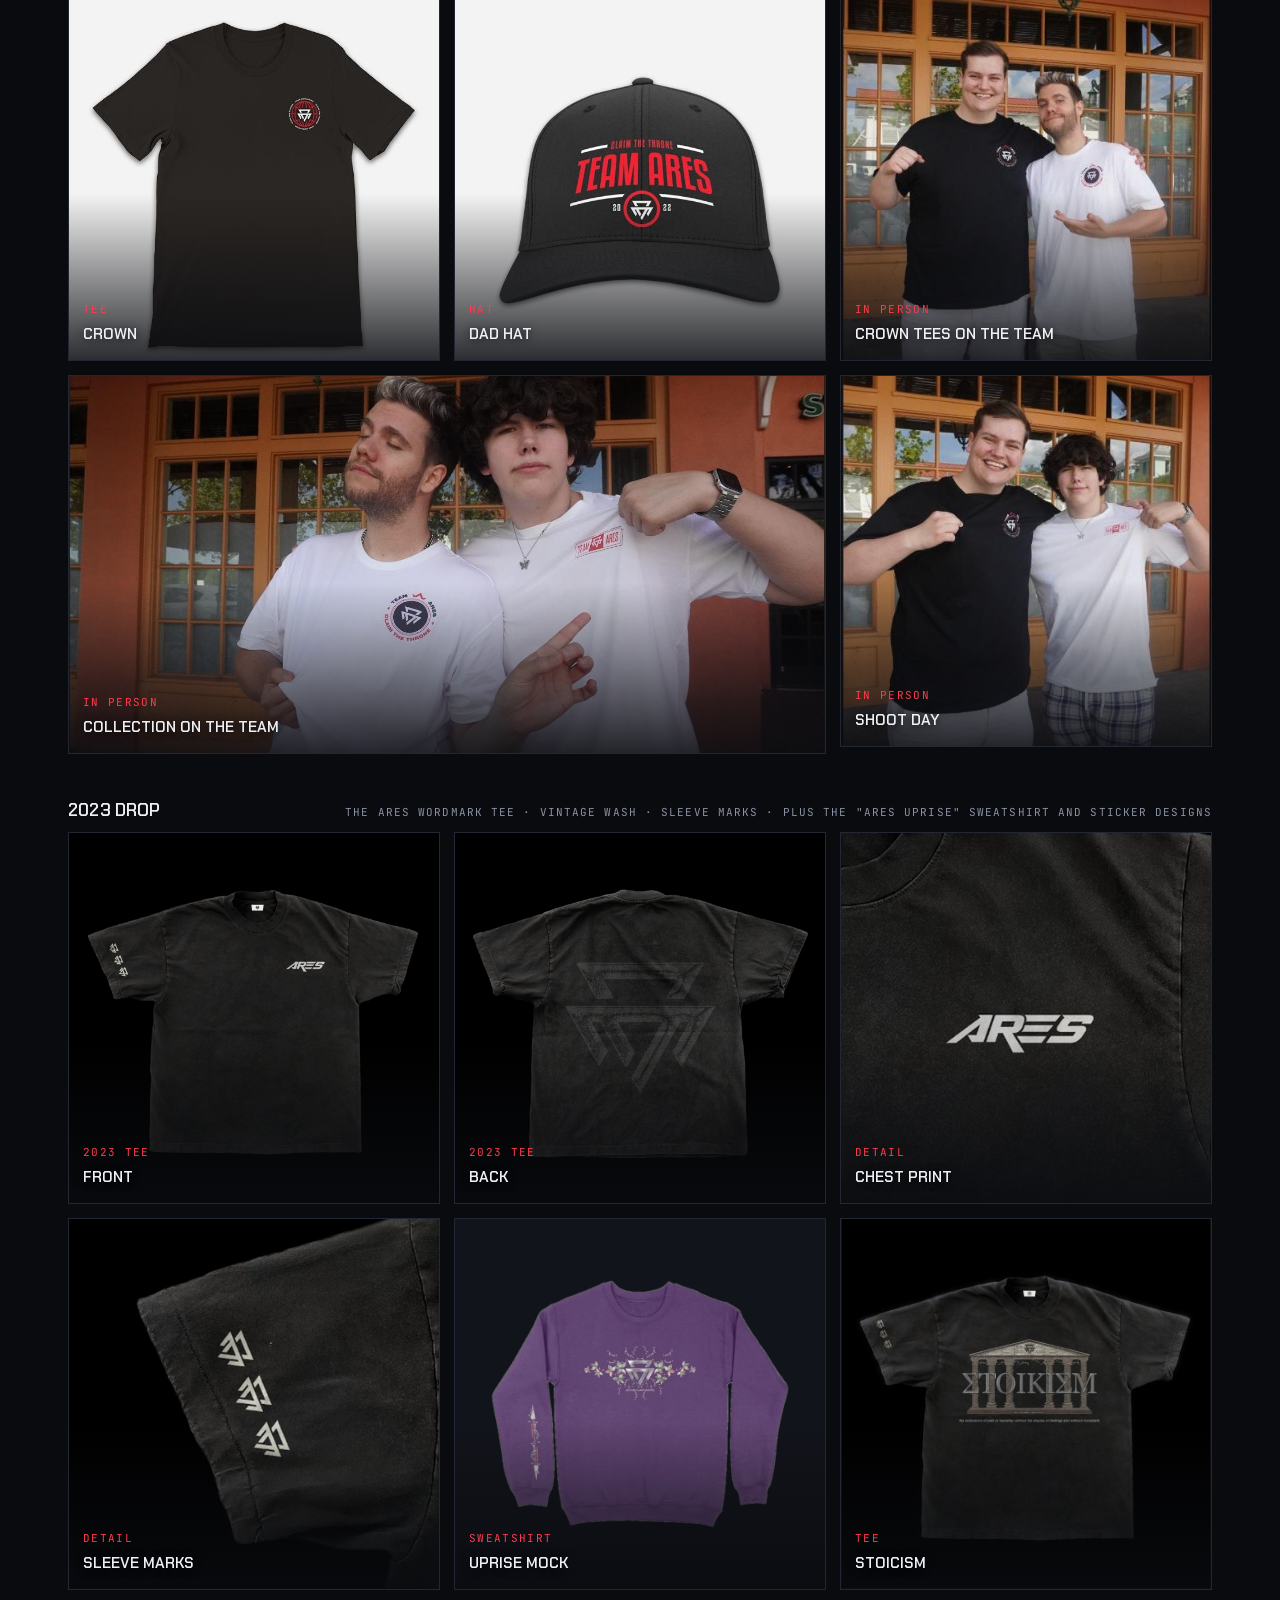
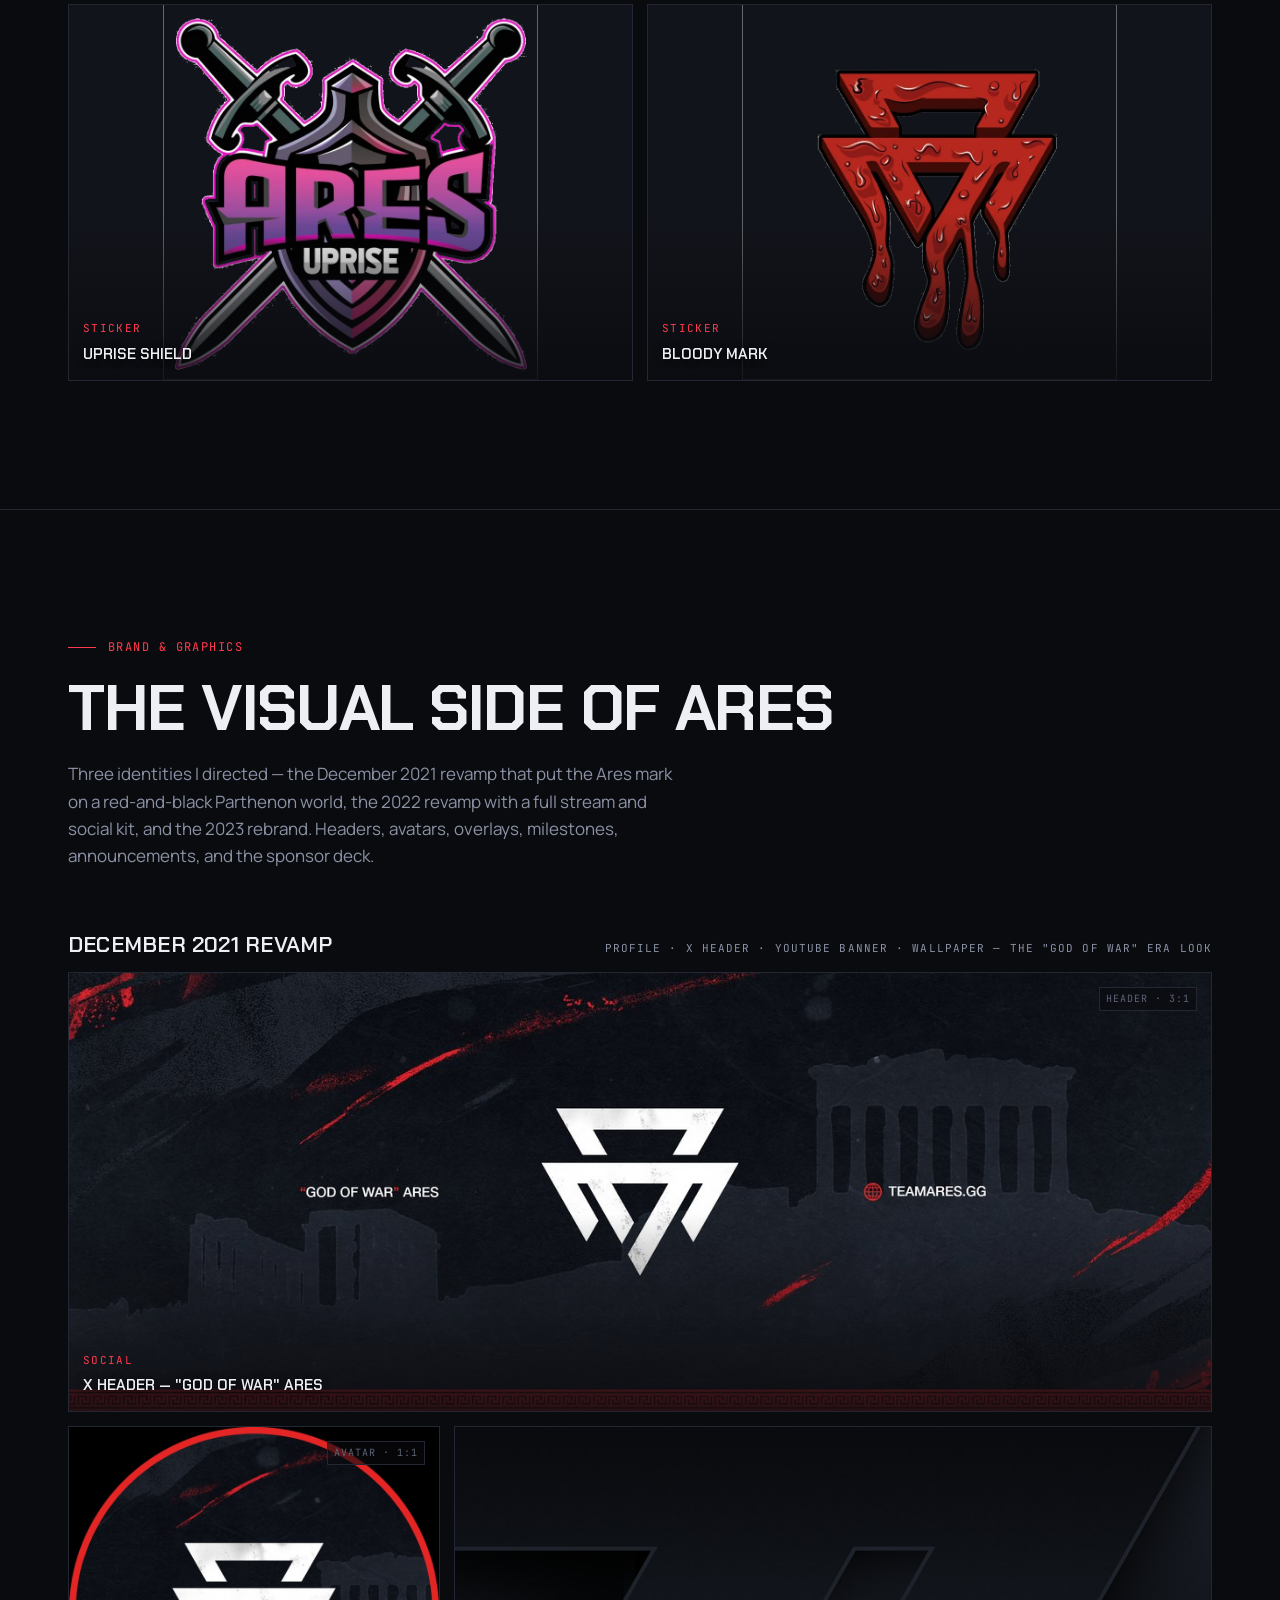
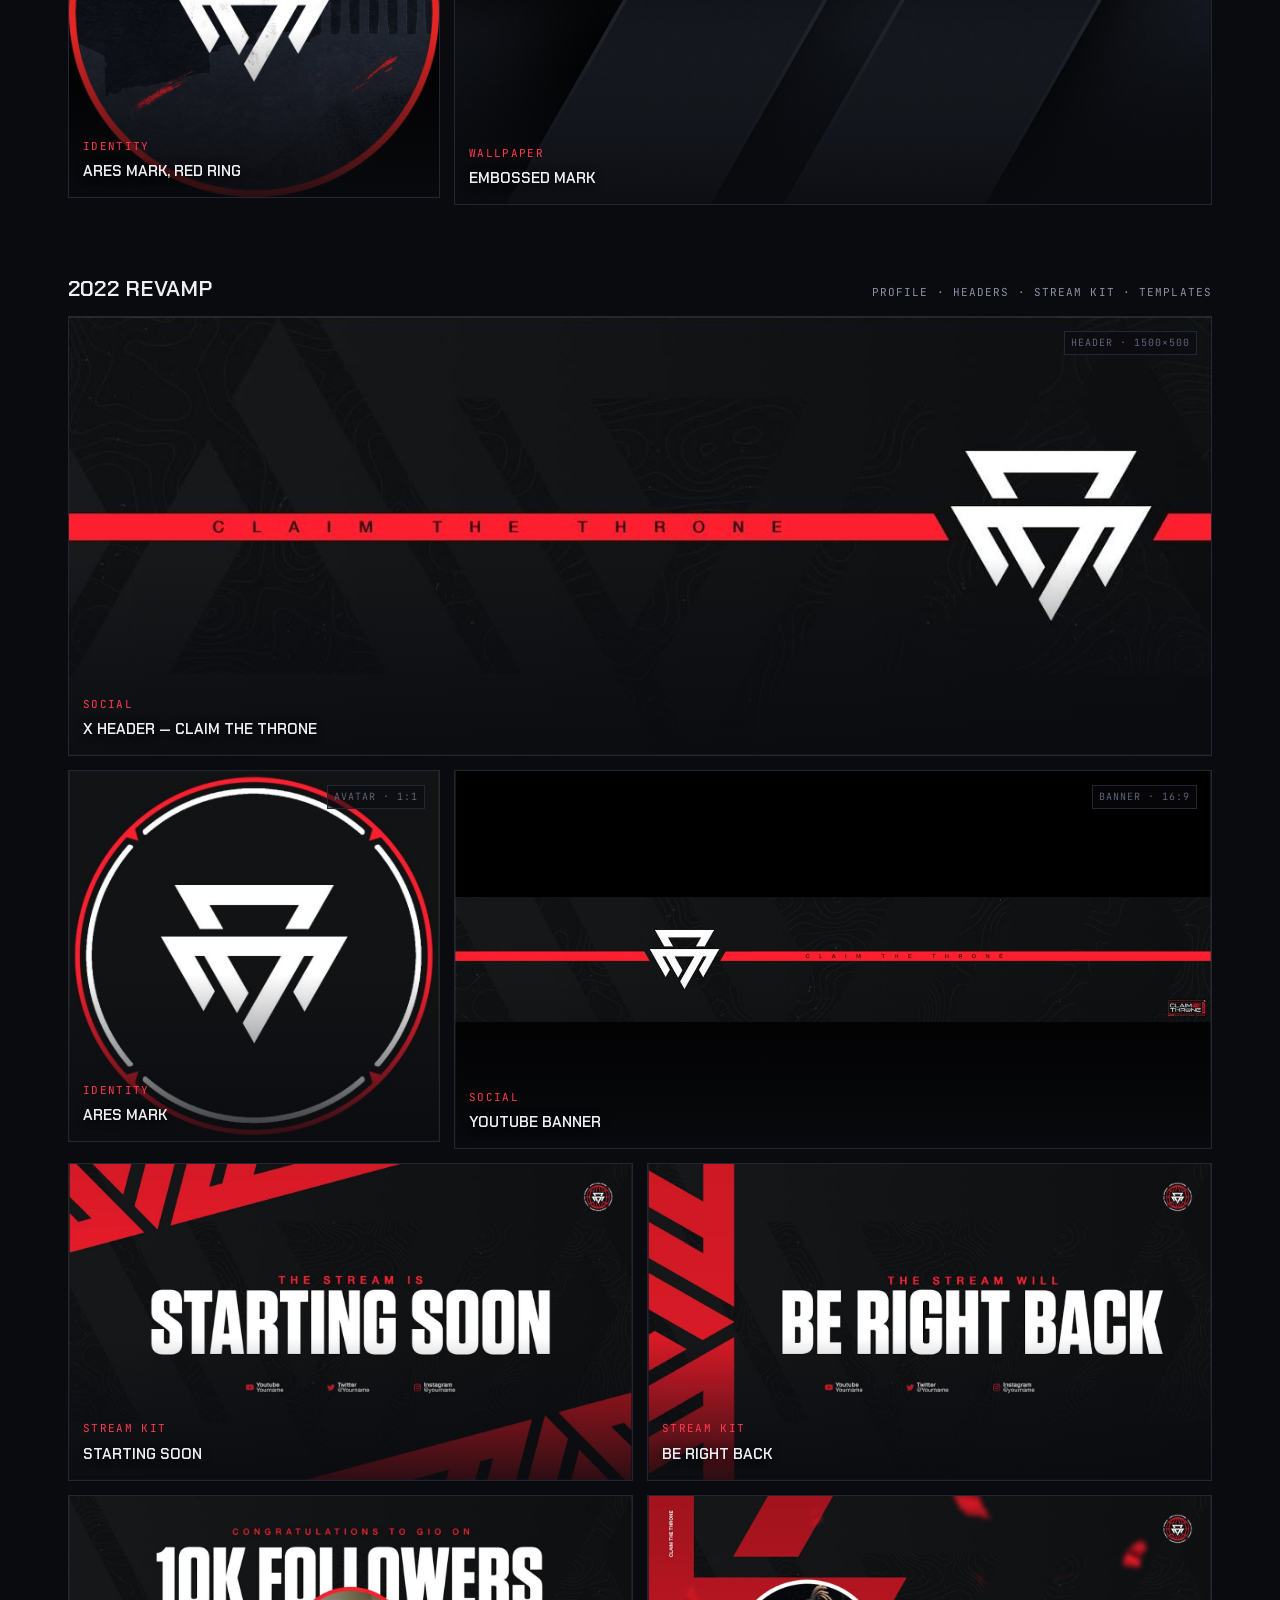
==== commit 697f8032: "About: rewrite 'What I'm good at' (brand and creative direction first, then sponsorships, then opera" ====
--- a/index.html
+++ b/index.html
@@ -31,7 +31,7 @@
   <link rel="preconnect" href="https://fonts.googleapis.com">
   <link rel="preconnect" href="https://fonts.gstatic.com" crossorigin>
   <link rel="stylesheet" href="https://fonts.googleapis.com/css2?family=Chakra+Petch:wght@500;600;700&family=Manrope:wght@400;500;600;700&family=JetBrains+Mono:wght@400;500&display=swap">
-  <link rel="stylesheet" href="./styles.css?v=702ee85e">
+  <link rel="stylesheet" href="./styles.css?v=70508429">
   <script type="application/ld+json">{"@context": "https://schema.org", "@type": "Person", "@id": "https://garrettleake.com/#person", "name": "Garrett Leake", "url": "https://garrettleake.com/", "image": "https://garrettleake.com/img/garrett-leake.jpg", "jobTitle": "Brand & Creative Director", "description": "Garrett Leake is a brand and creative director from Arizona — former owner and CEO of Team Ares, founder of ROTN and GKHT Exotics. Open to work.", "worksFor": {"@type": "Organization", "name": "GKHT Exotics", "url": "https://gkhtexotics.com/"}, "alumniOf": {"@type": "Organization", "name": "Team Ares LLC"}, "address": {"@type": "PostalAddress", "addressRegion": "AZ", "addressCountry": "US"}, "email": "mailto:support@wolfpog.com", "knowsAbout": ["brand direction", "creative direction", "sponsorship management", "influencer marketing", "esports", "merchandise", "apparel", "creator networks", "Team Ares", "ROTN", "GKHT Exotics"], "sameAs": ["https://www.instagram.com/gkht/", "https://x.com/aresgarrett", "https://gkhtexotics.com/", "https://www.linkedin.com/in/garrett-leake-333968214/", "https://www.crunchbase.com/person/garrett-leake"], "homeLocation": {"@type": "Place", "name": "Scottsdale, Arizona"}}</script>
   <script type="application/ld+json">{"@context": "https://schema.org", "@type": "WebSite", "@id": "https://garrettleake.com/#website", "url": "https://garrettleake.com/", "name": "Garrett Leake", "publisher": {"@id": "https://garrettleake.com/#person"}}</script>
   <script type="application/ld+json">{"@context": "https://schema.org", "@type": "BreadcrumbList", "itemListElement": [{"@type": "ListItem", "position": 1, "name": "Home", "item": "https://garrettleake.com/"}]}</script>
--- a/styles.css
+++ b/styles.css
@@ -424,3 +424,13 @@
   .card-body .eyebrow{font-size:11px}
   @media (max-width:760px){.cards{grid-template-columns:1fr}}
   .nav-links a.current{color:var(--text)}
+  /* highlighted paragraph with the red glow treatment from the merch teasers */
+  .callout{position:relative;margin:18px 0 26px}
+  .callout-glow{position:absolute;inset:-18% 0;z-index:0;pointer-events:none;
+    background:radial-gradient(ellipse 60% 80% at 20% 50%,rgba(255,59,78,.30),transparent 65%),radial-gradient(ellipse 60% 80% at 80% 50%,rgba(255,59,78,.24),transparent 65%);filter:blur(26px)}
+  .callout p{position:relative;z-index:1;margin:0;max-width:none;padding:26px 28px;color:var(--text);font-size:17px;line-height:1.65;
+    background:linear-gradient(180deg,rgba(255,59,78,.10),rgba(255,59,78,.04)),var(--surface);
+    border:1px solid rgba(255,59,78,.45);border-left:3px solid var(--accent);
+    box-shadow:0 0 0 1px rgba(255,59,78,.12),0 20px 60px rgba(255,59,78,.16),0 0 40px rgba(255,59,78,.10)}
+  .callout p strong{color:var(--accent);font-weight:700;text-transform:uppercase;letter-spacing:.04em;font-family:var(--display)}
+  @media (max-width:560px){.callout p{padding:20px 18px;font-size:16px}}
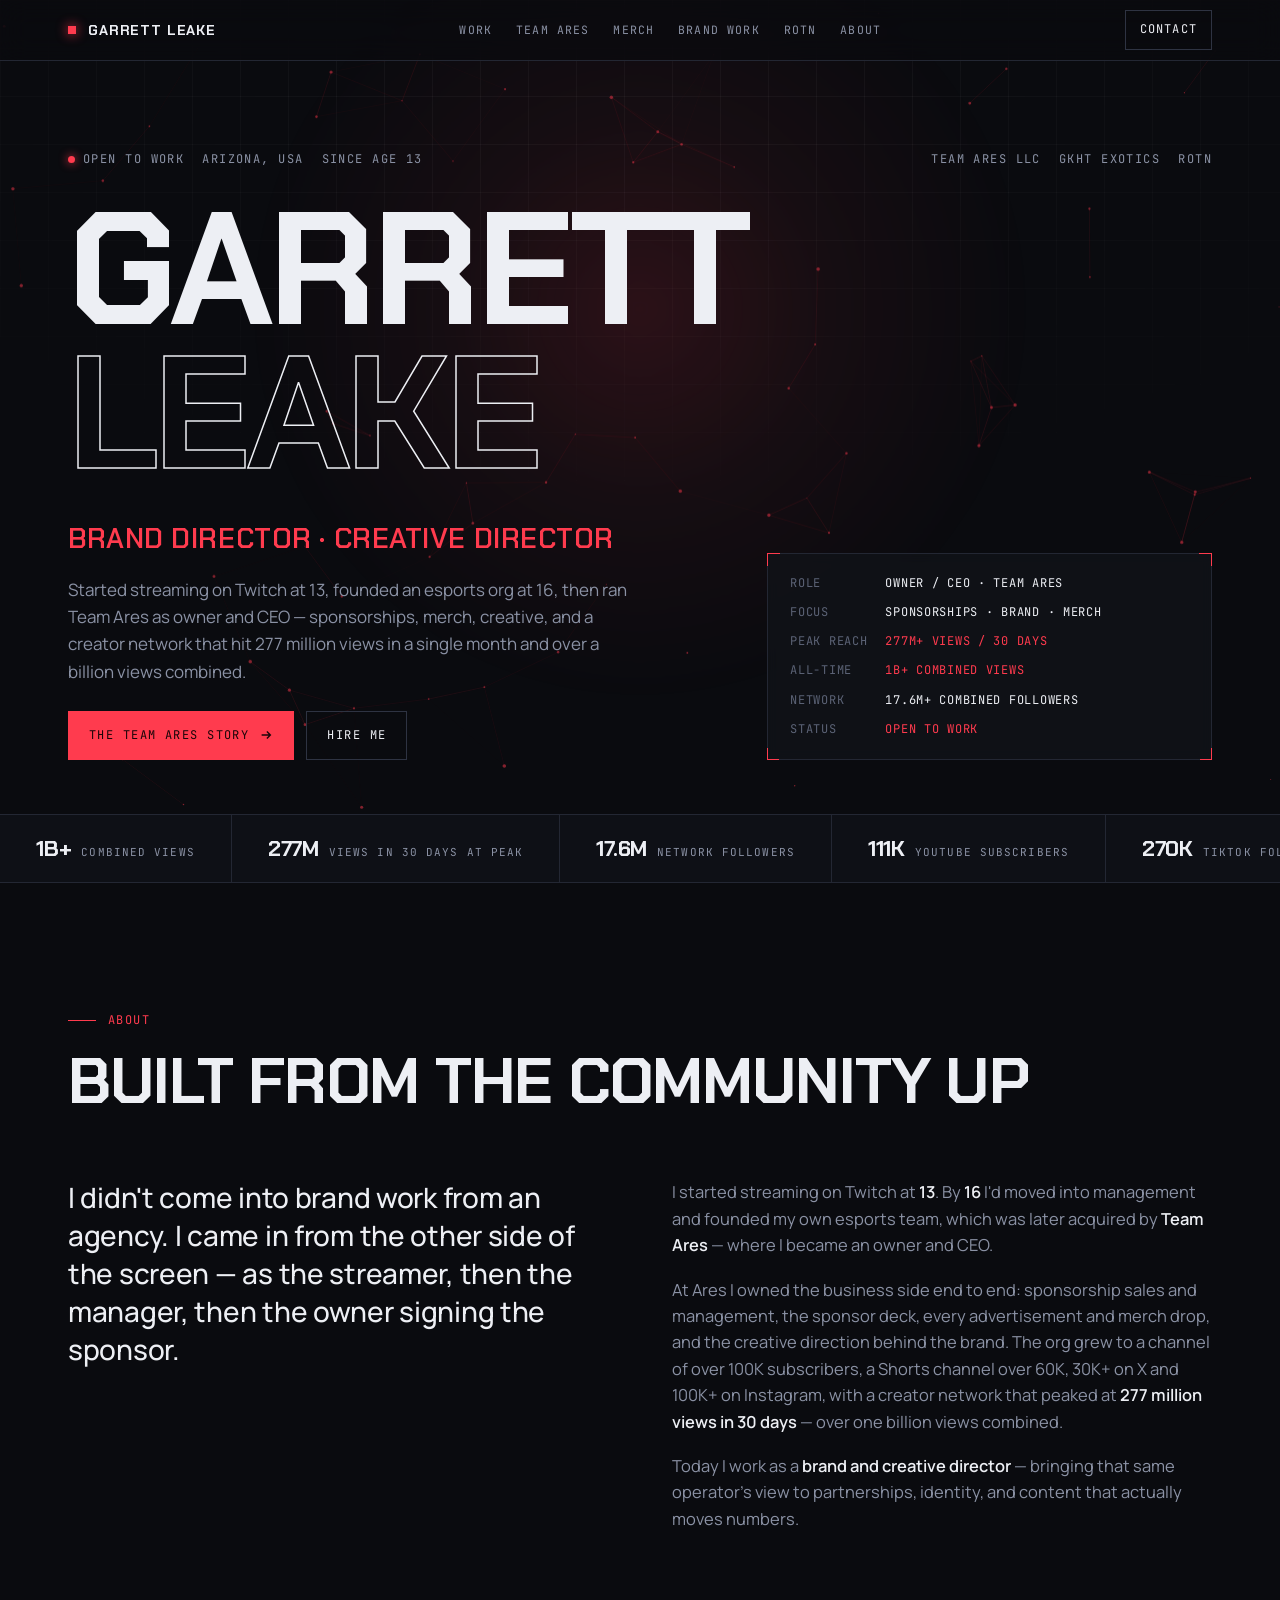
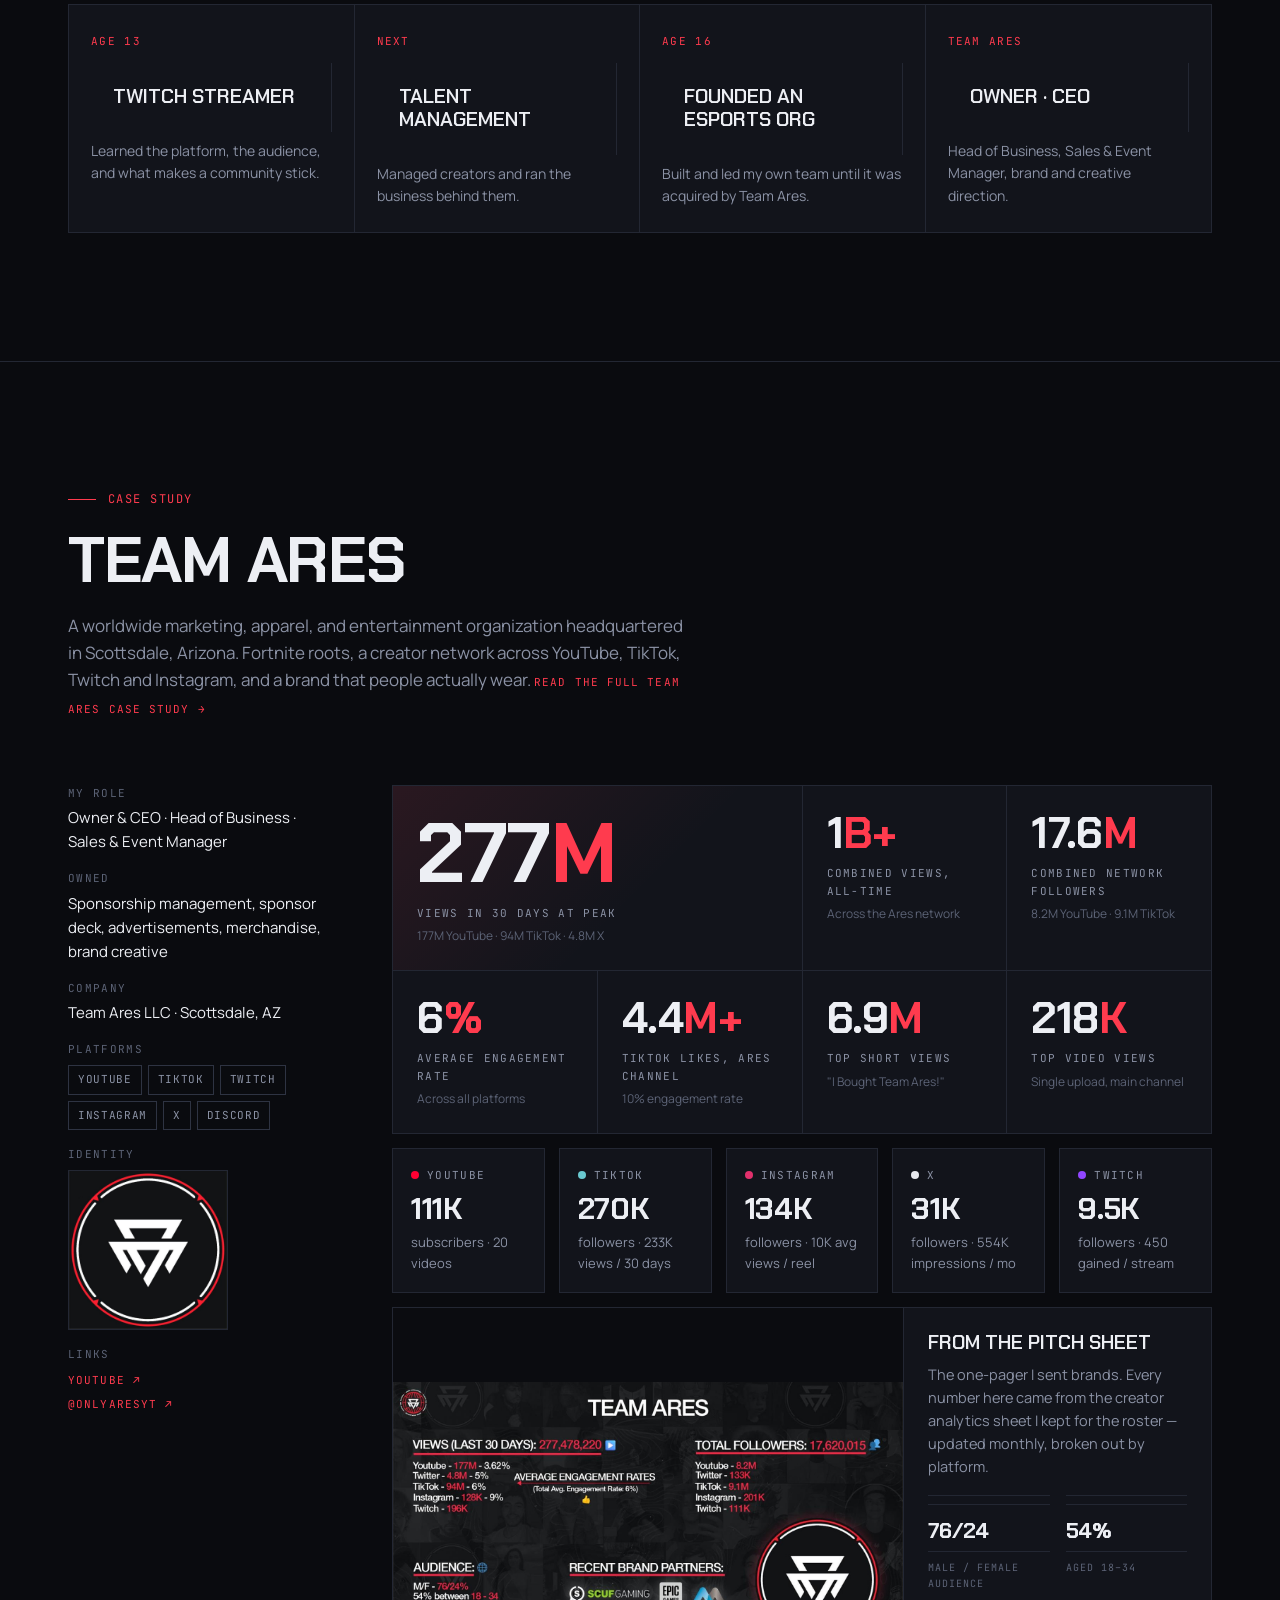
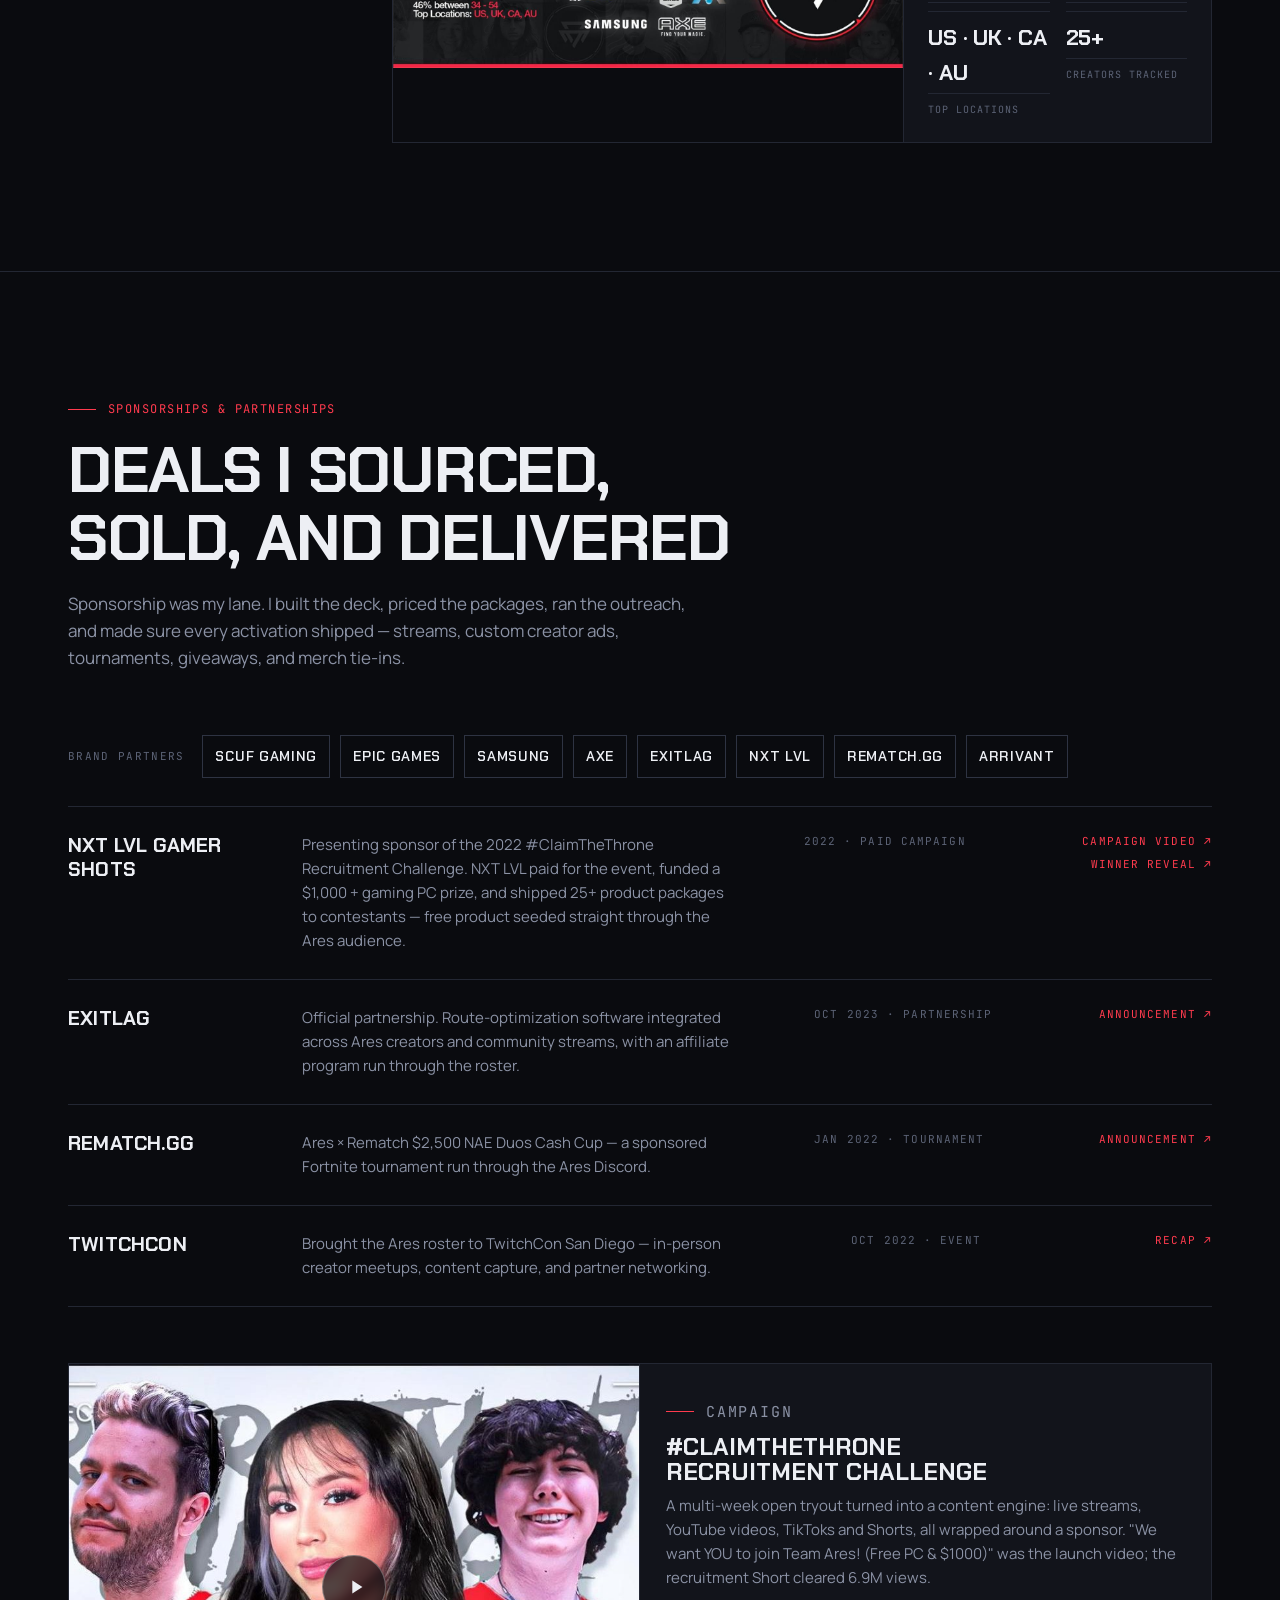
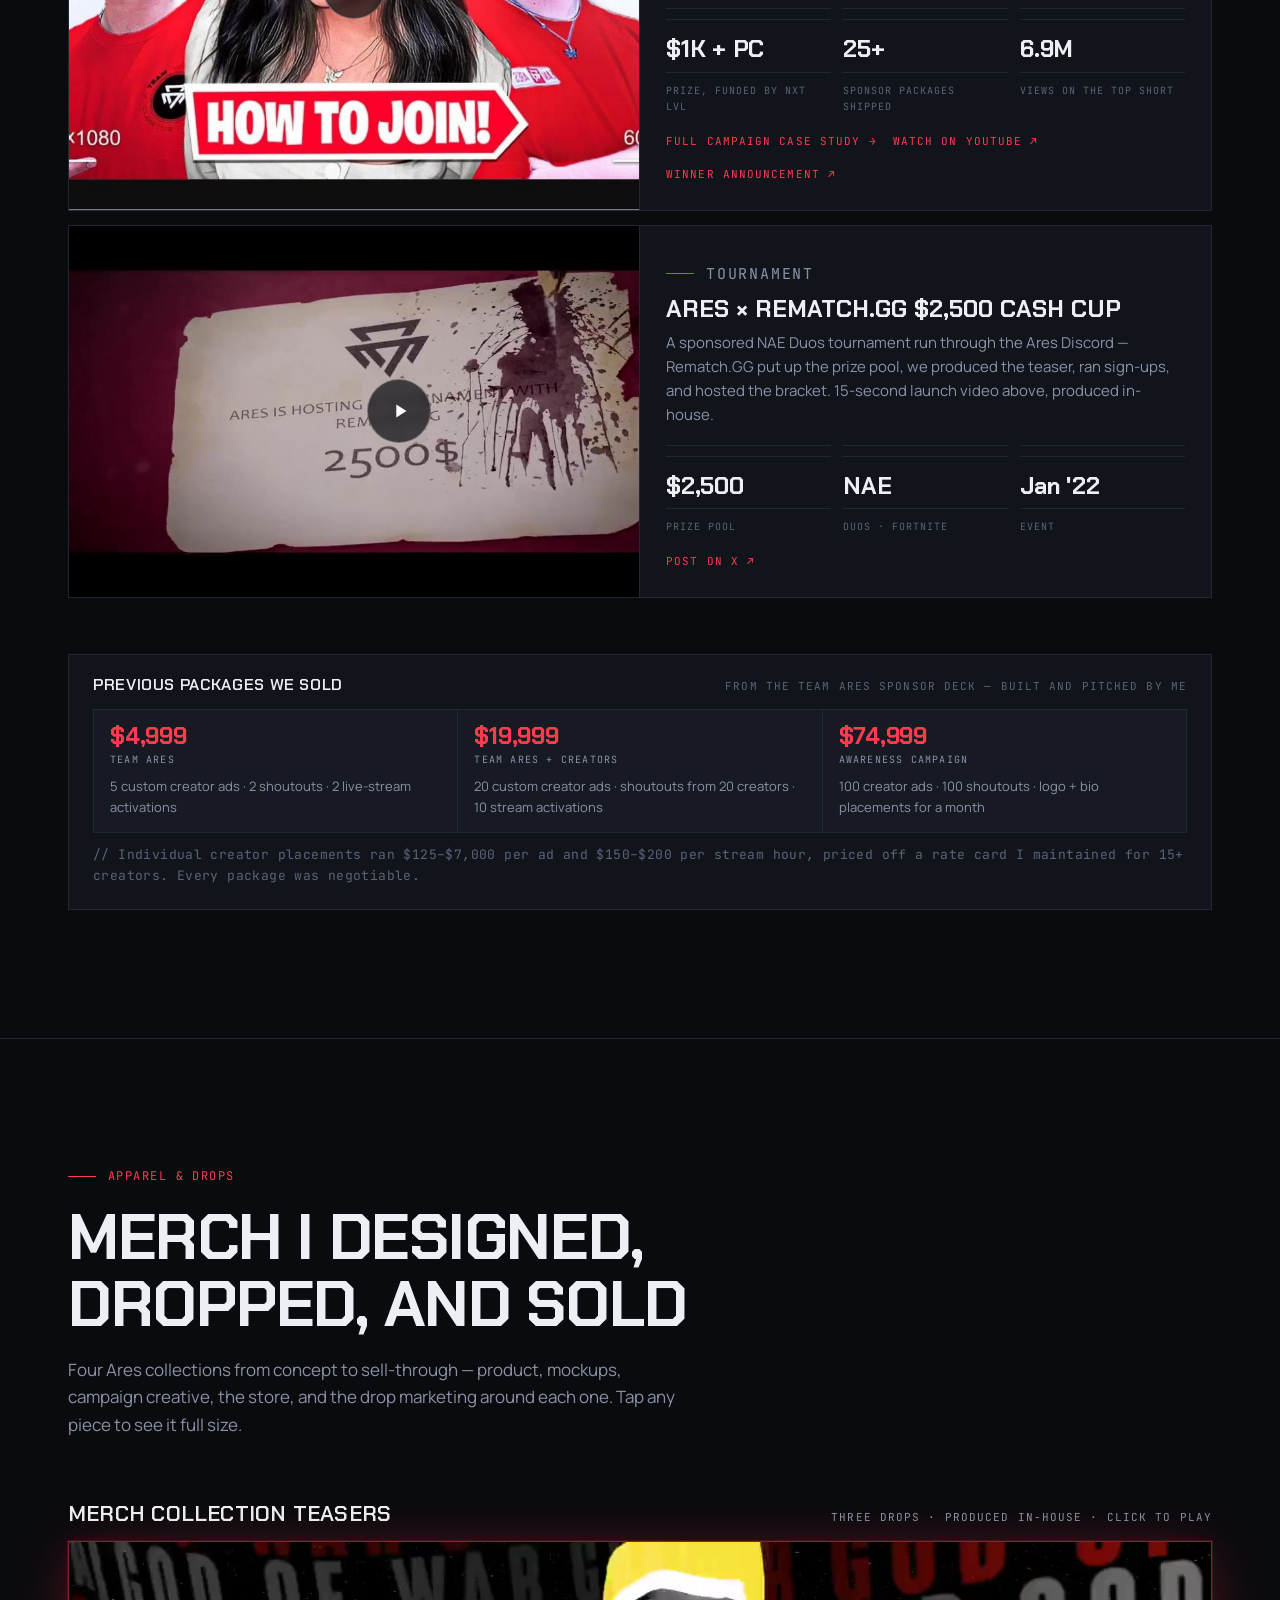
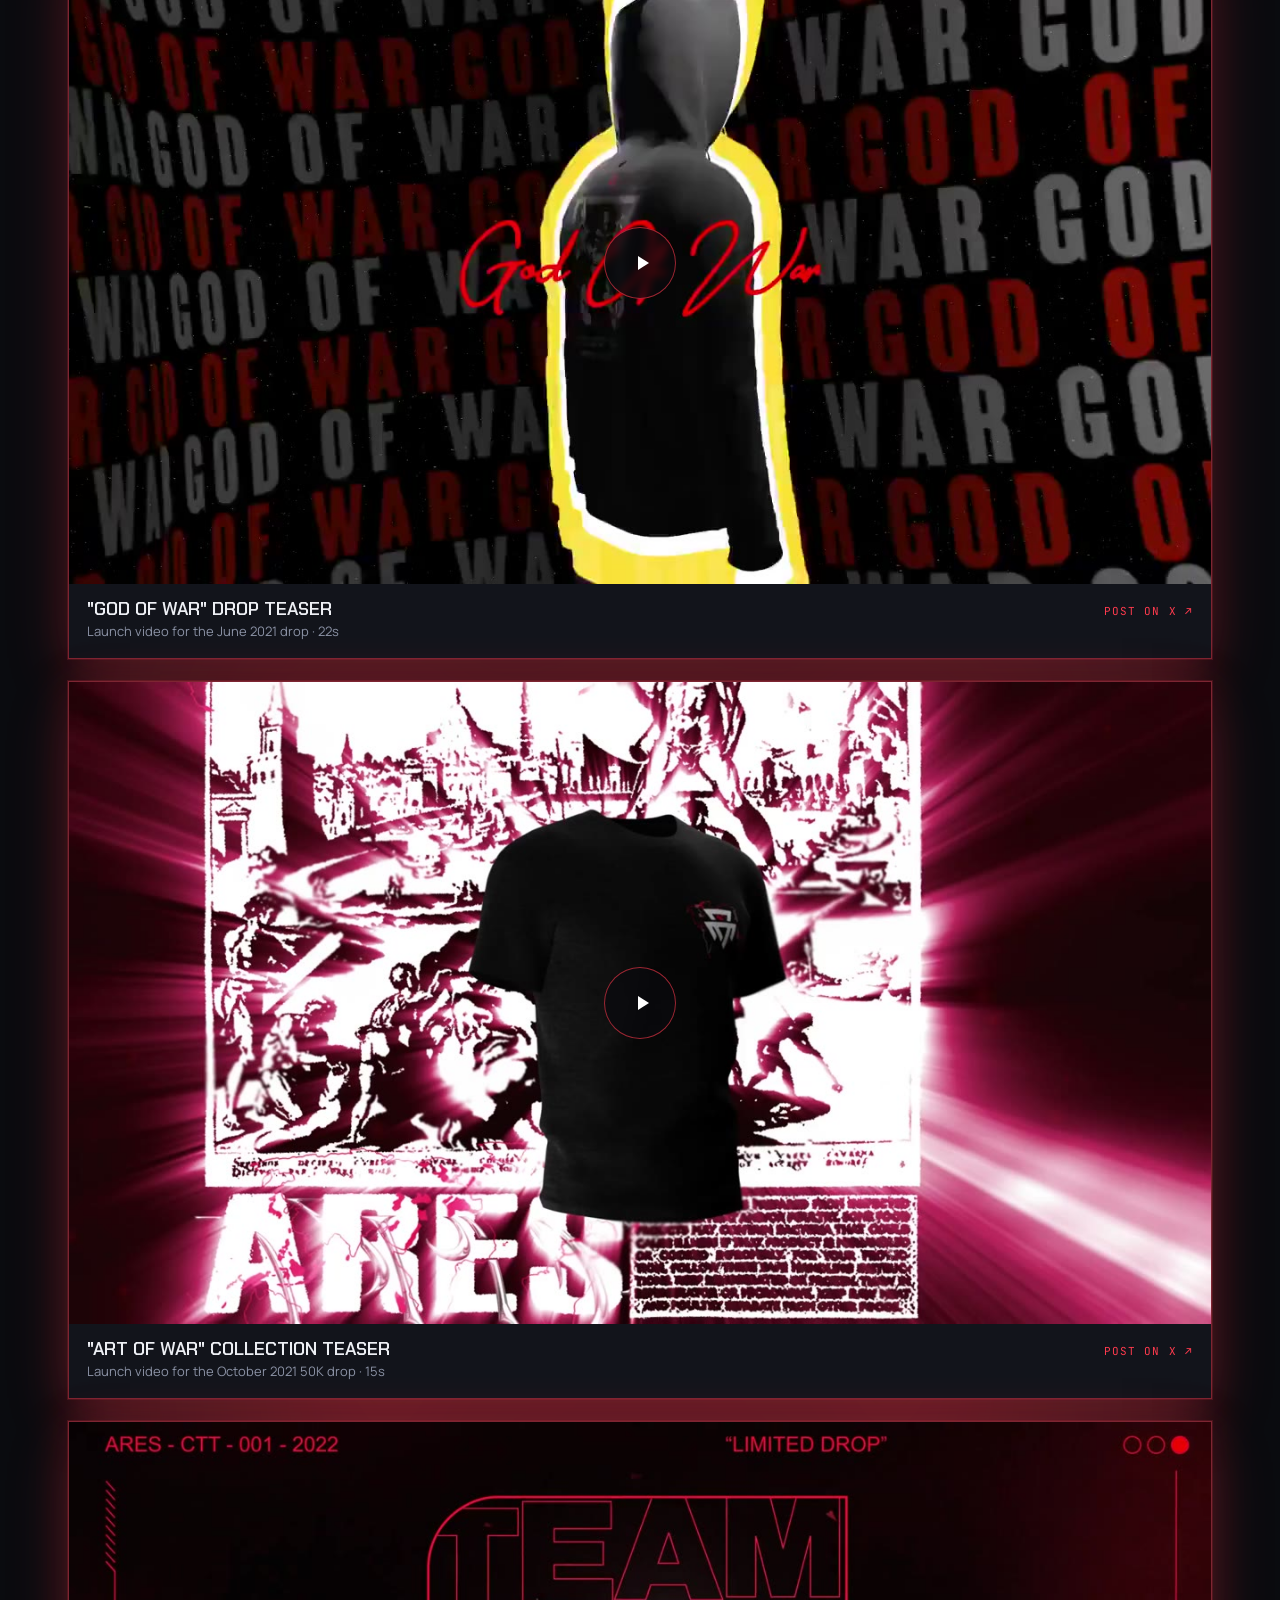
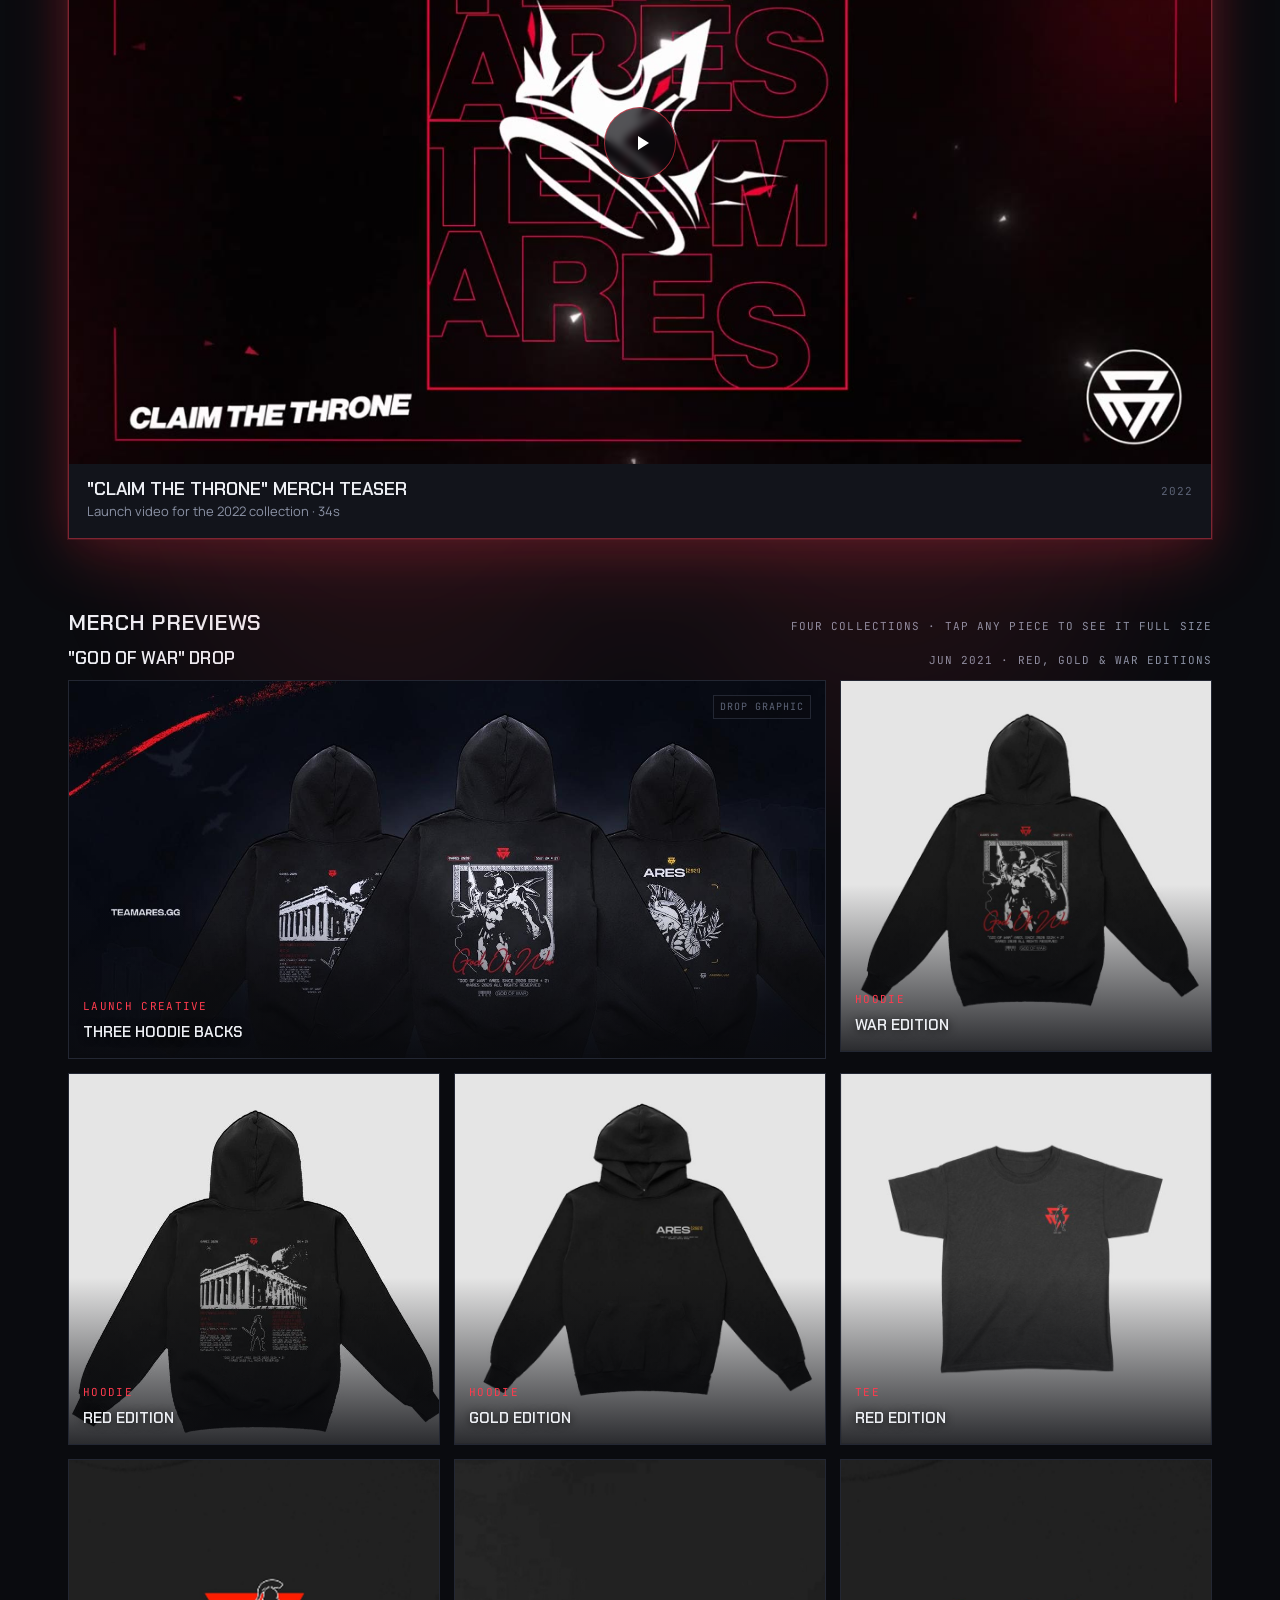
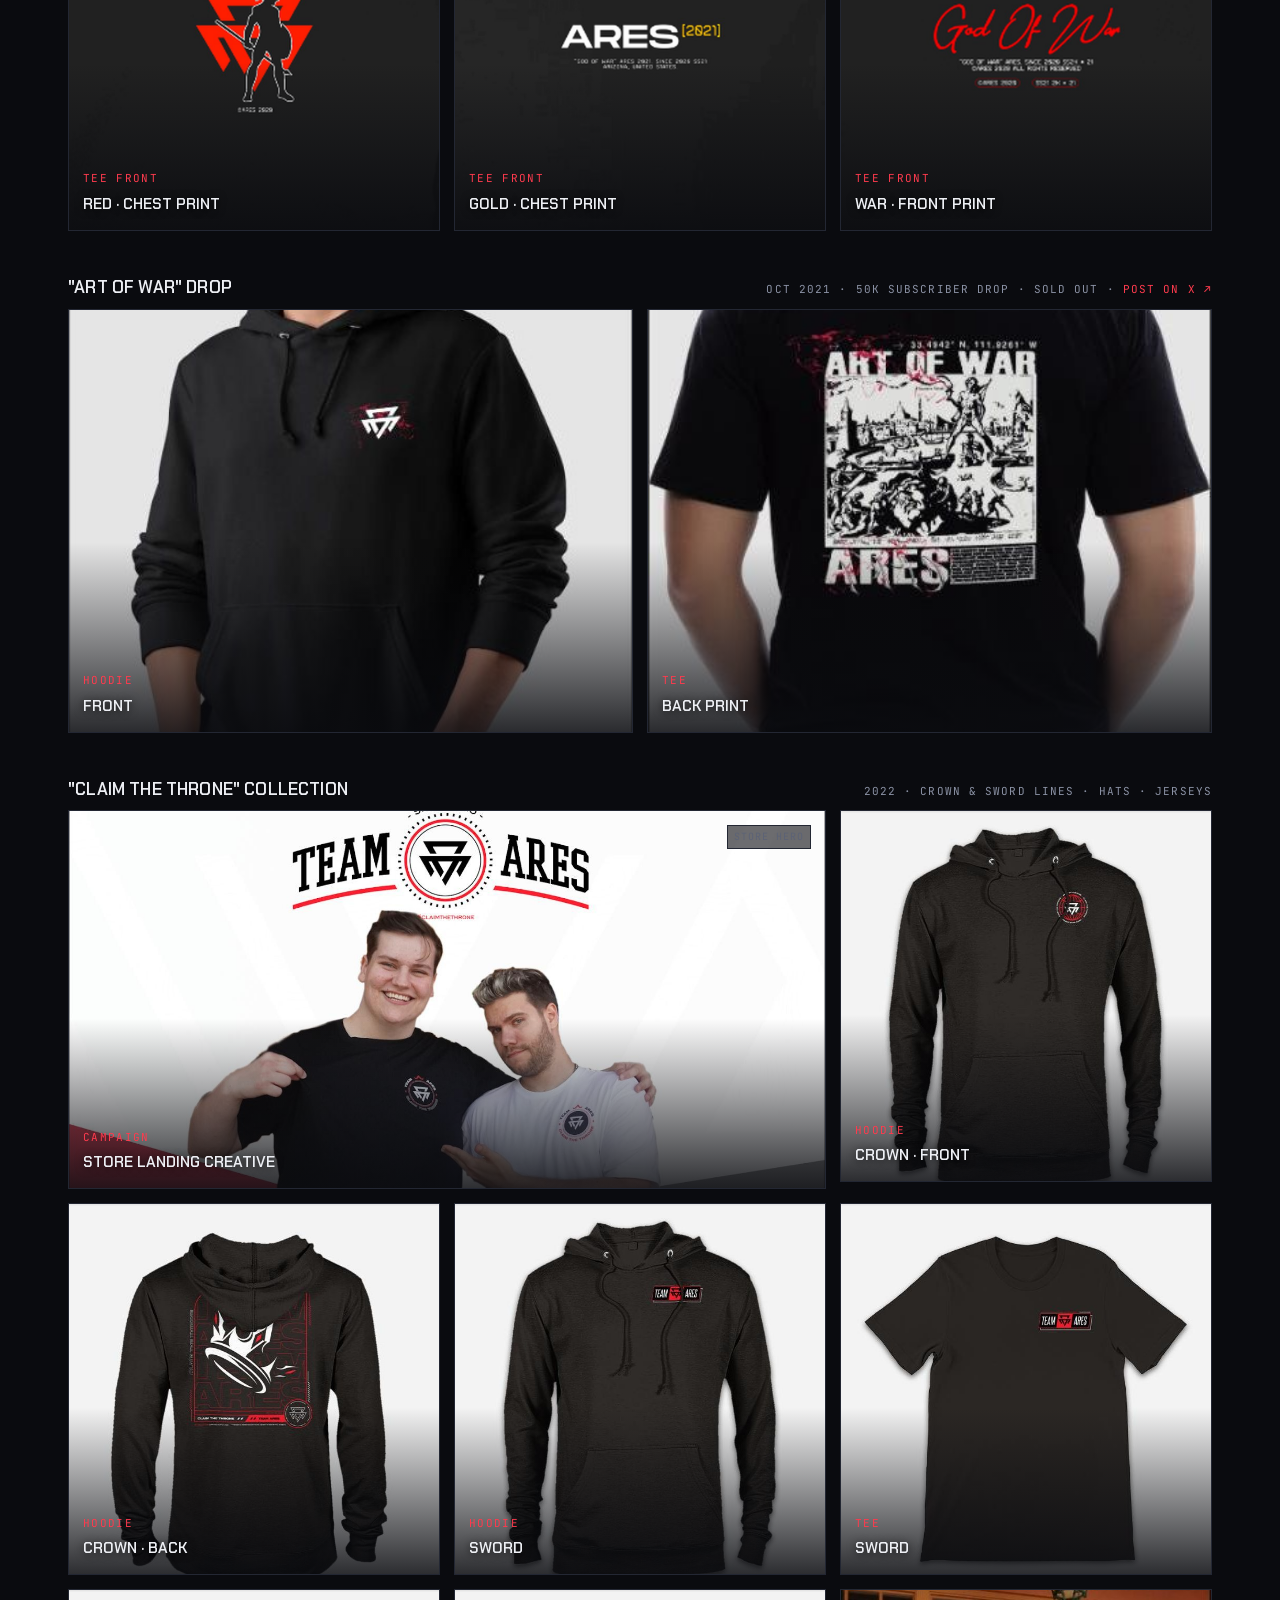
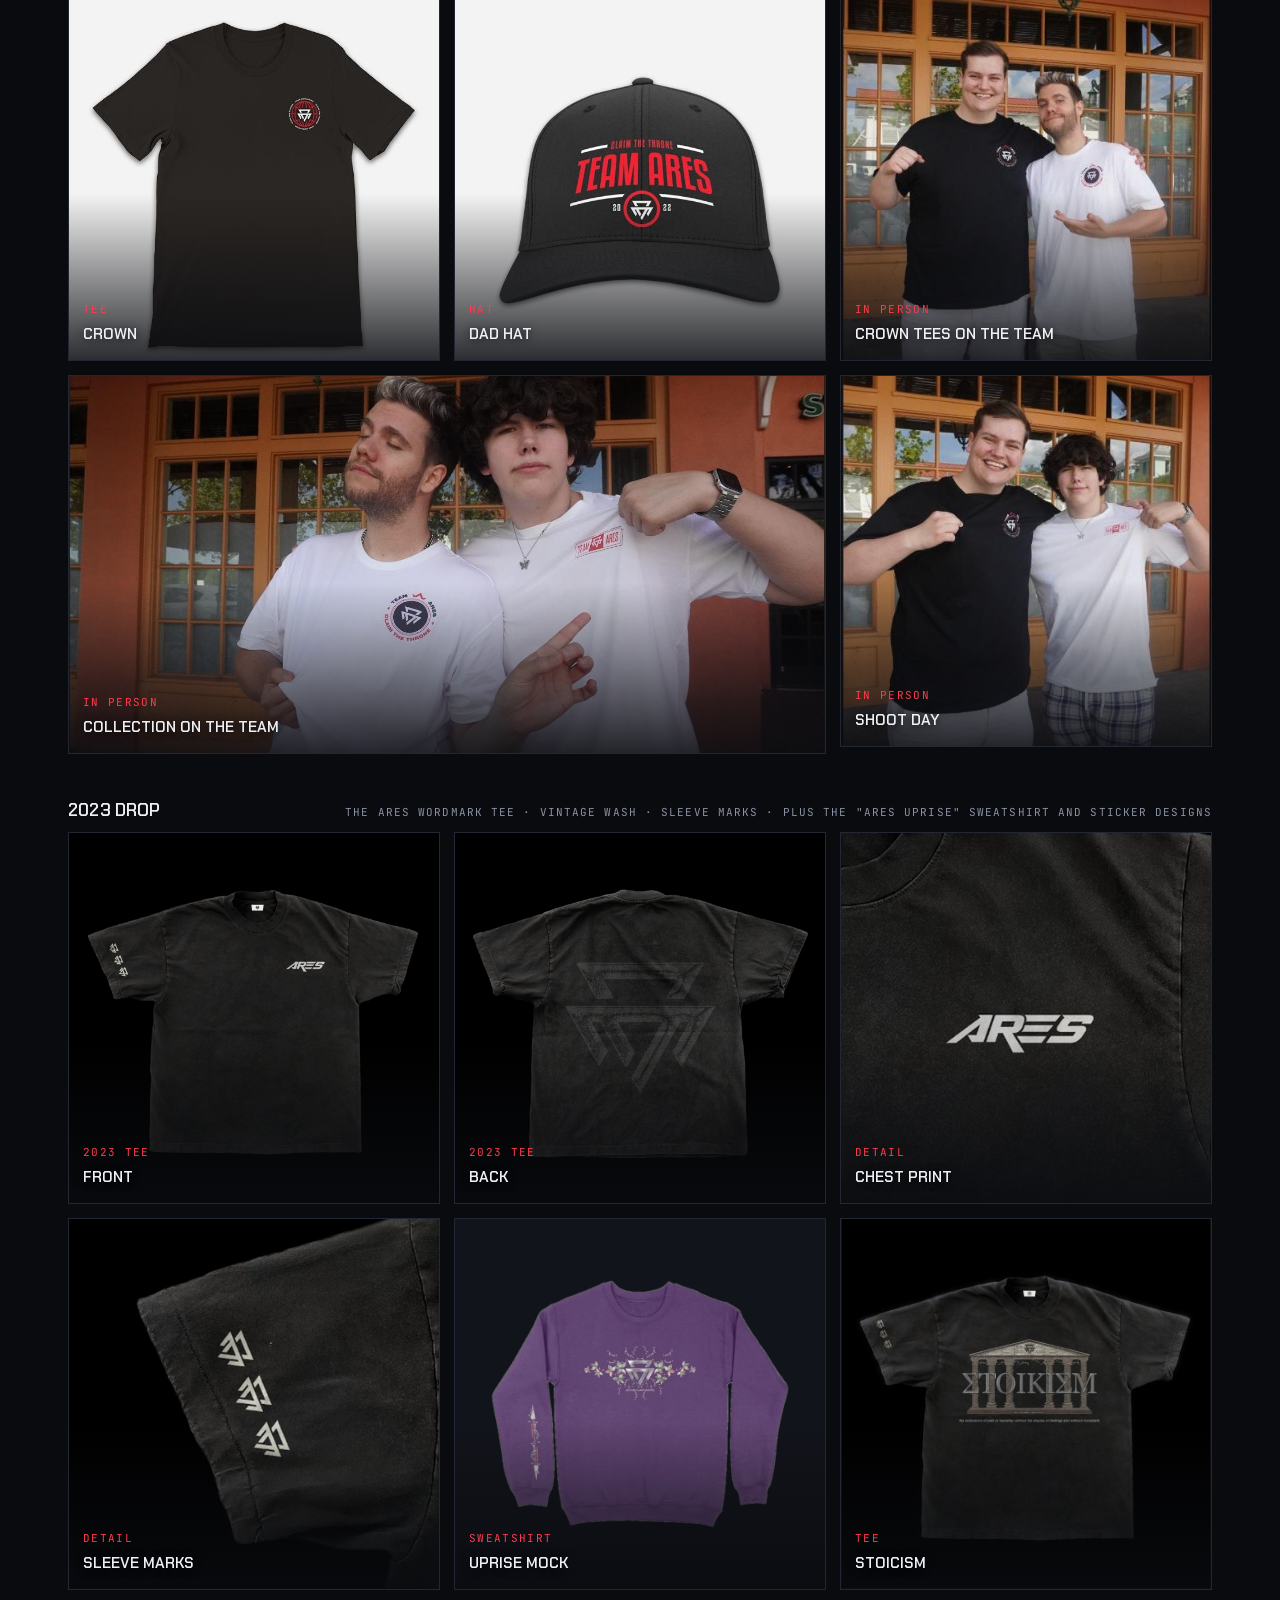
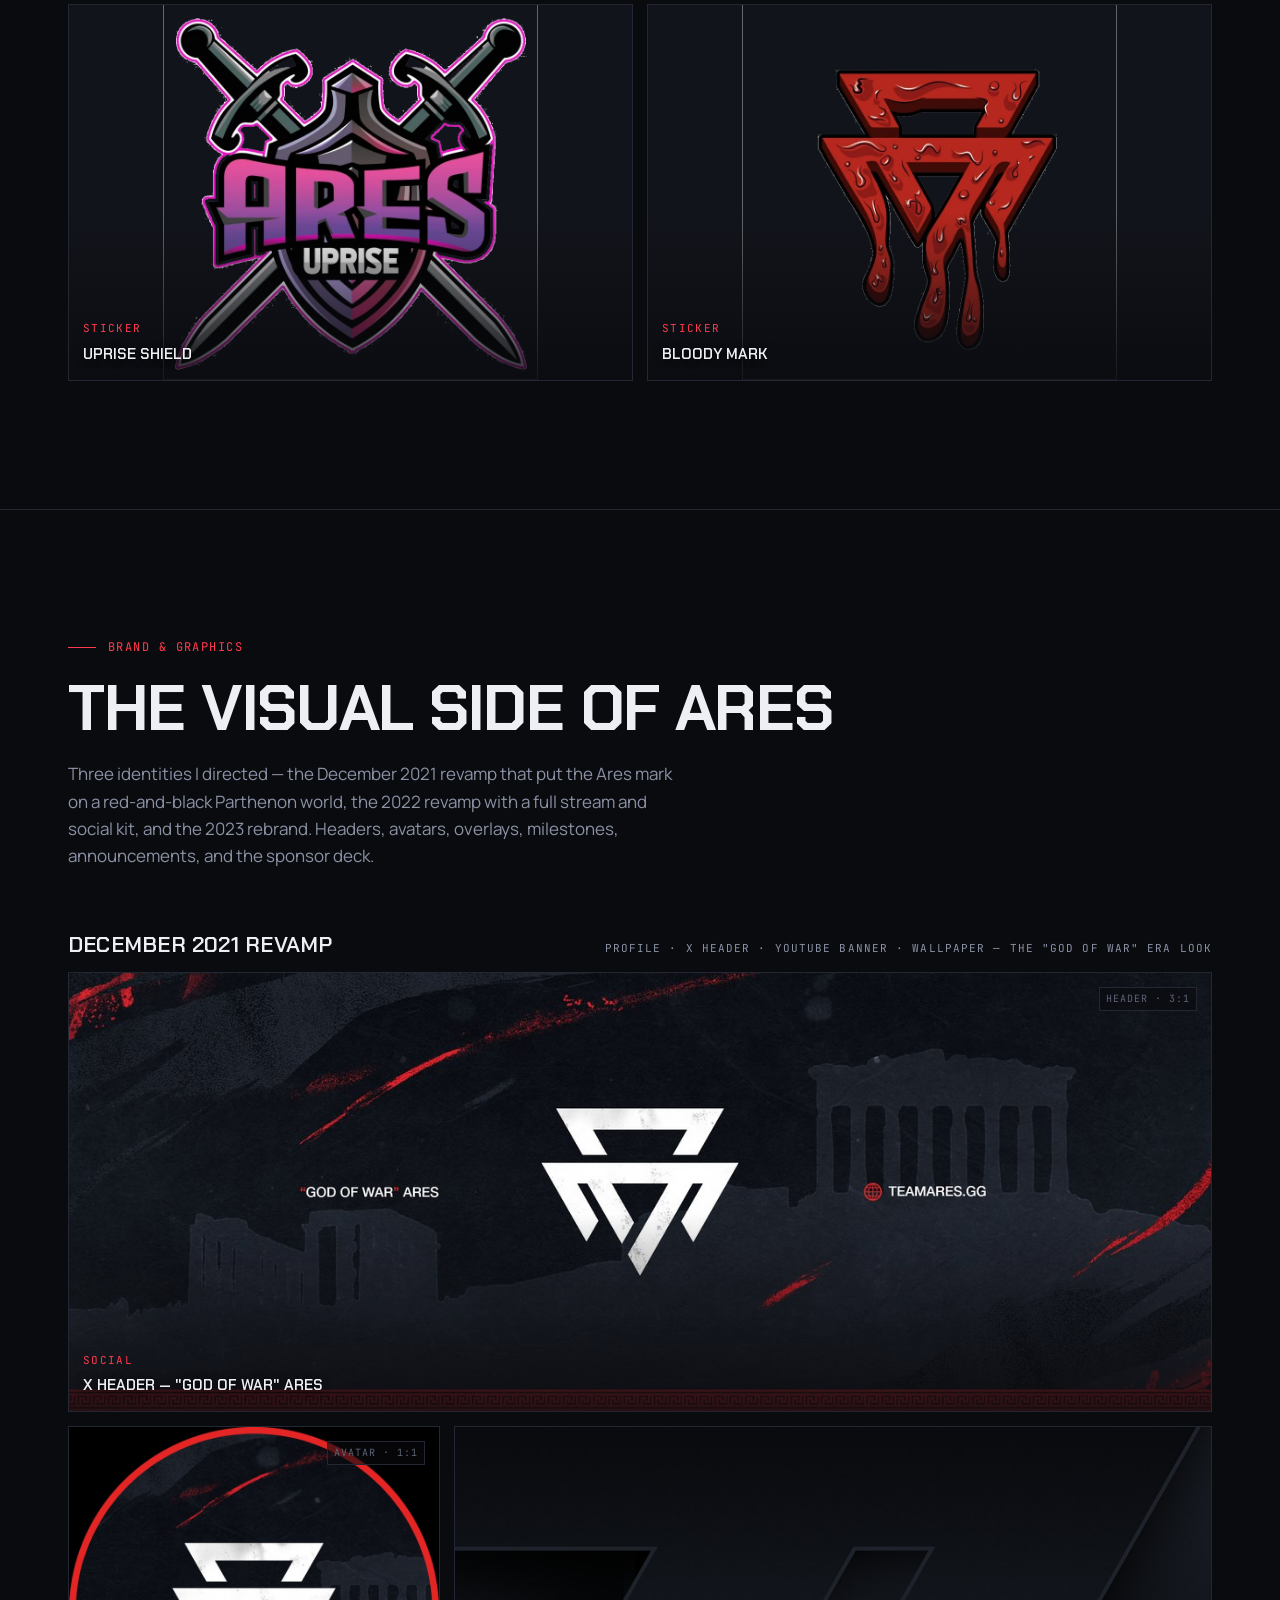
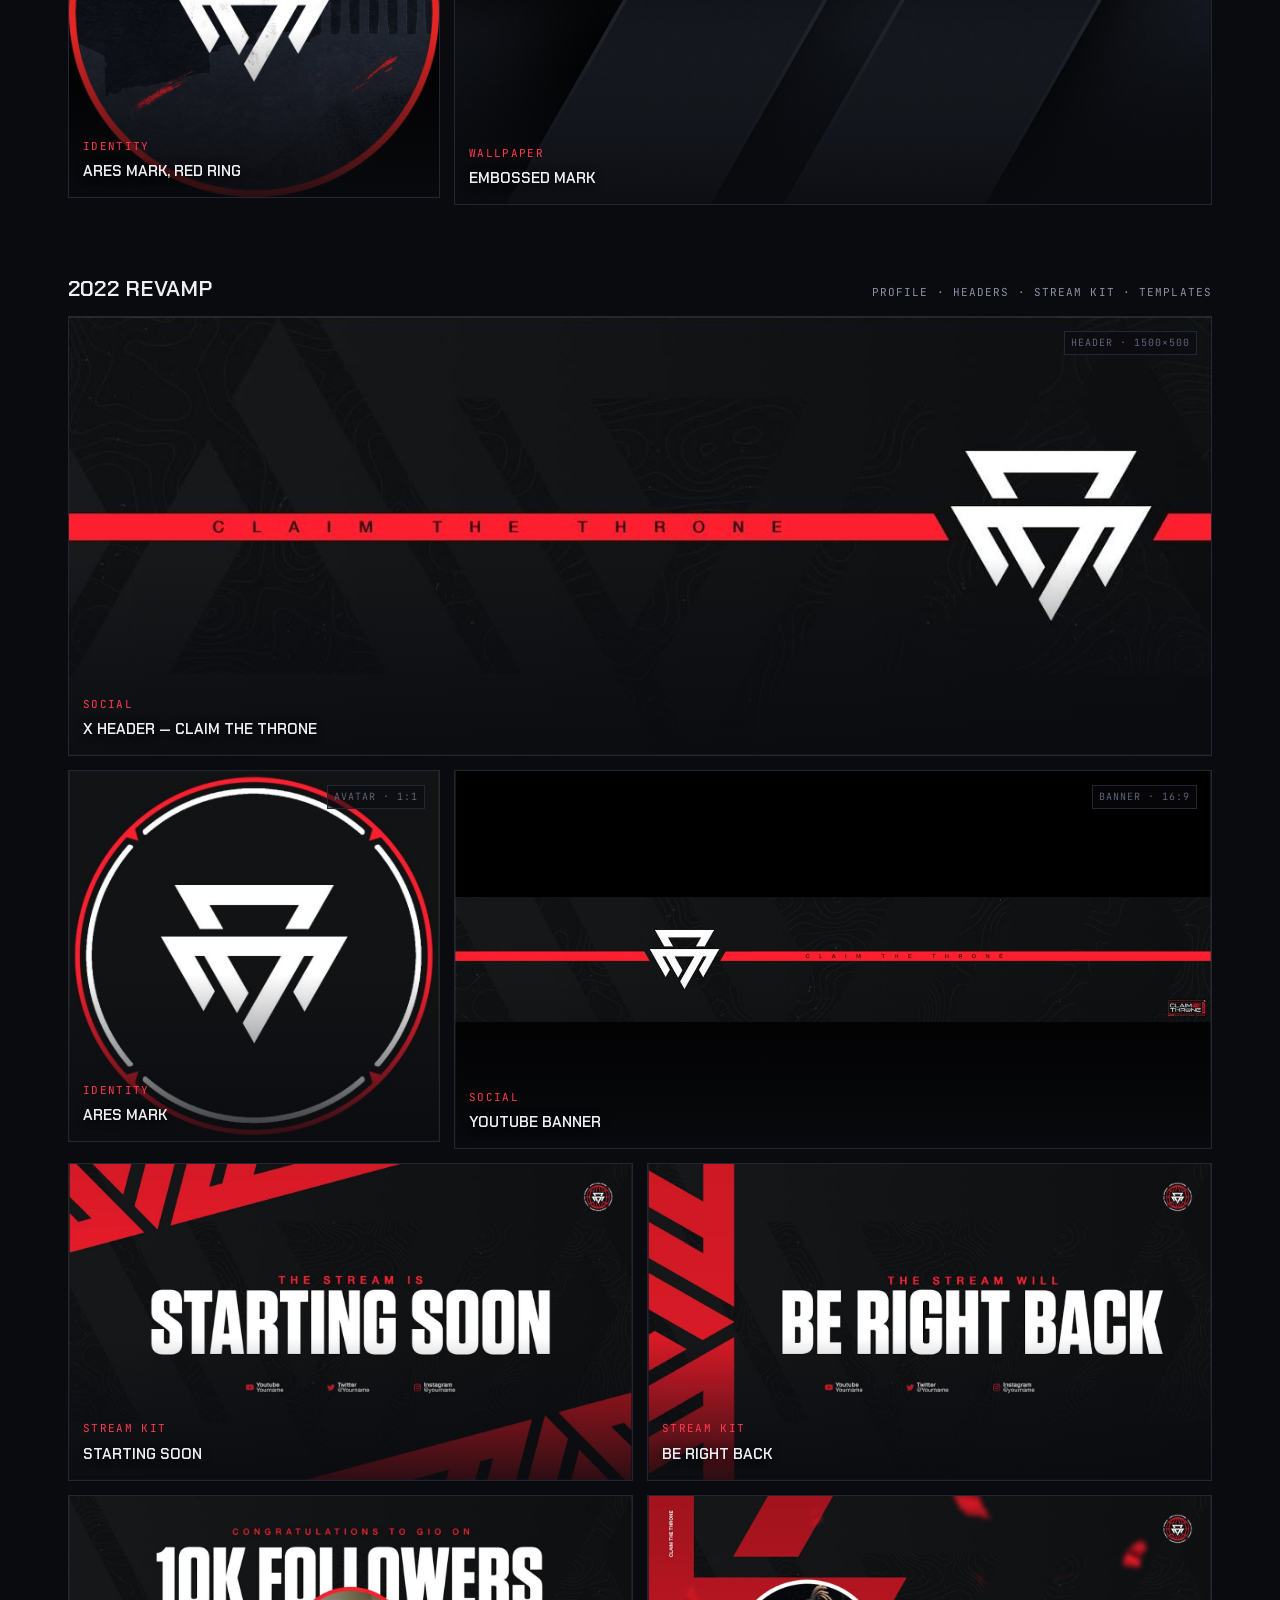
==== commit aa054be9: "Testimonials order: ZeroFactor, Lqwid, Marine Mike, Tray, Spayss Co-Authored-By: Claude Fable 5.1 <n" ====
--- a/index.html
+++ b/index.html
@@ -485,17 +485,17 @@
     <div class="testimonials-wrap" id="testimonials">
       <h3 class="sub-h">See what our creators had to say about Team Ares <span>Five creators · recorded for the Team Ares site · click to play</span></h3>
       <div class="testimonials">
+        <div class="vid" data-video="t-zerofactor">
+          <div class="frame"><img src="img/testimonial-zerofactor-poster.jpg" alt="Ares ZeroFactor — creator testimonial about Team Ares, poster frame" width="1280" height="720" loading="lazy"></div>
+          <div class="meta"><div><h4>Ares ZeroFactor</h4><p>Creator · 1:06</p></div></div>
+        </div>
+        <div class="vid" data-video="t-lqwid">
+          <div class="frame"><img src="img/testimonial-lqwid-poster.jpg" alt="Ares Lqwid, Twitch streamer — creator testimonial about Team Ares, poster frame" width="1280" height="720" loading="lazy"></div>
+          <div class="meta"><div><h4>Ares Lqwid</h4><p>Twitch streamer · 27s</p></div></div>
+        </div>
         <div class="vid" data-video="t-marine-mike">
           <div class="frame"><img src="img/testimonial-marine-mike-poster.jpg" alt="Ares Marine Mike, Twitch streamer — creator testimonial about Team Ares, poster frame" width="1280" height="720" loading="lazy"></div>
           <div class="meta"><div><h4>Ares Marine Mike</h4><p>Twitch streamer · 50s</p></div></div>
-        </div>
-        <div class="vid" data-video="t-zerofactor">
-          <div class="frame"><img src="img/testimonial-zerofactor-poster.jpg" alt="Ares ZeroFactor — creator testimonial about Team Ares, poster frame" width="1280" height="720" loading="lazy"></div>
-          <div class="meta"><div><h4>Ares ZeroFactor</h4><p>Creator · 1:06</p></div></div>
-        </div>
-        <div class="vid" data-video="t-lqwid">
-          <div class="frame"><img src="img/testimonial-lqwid-poster.jpg" alt="Ares Lqwid, Twitch streamer — creator testimonial about Team Ares, poster frame" width="1280" height="720" loading="lazy"></div>
-          <div class="meta"><div><h4>Ares Lqwid</h4><p>Twitch streamer · 27s</p></div></div>
         </div>
         <div class="vid" data-video="t-tray">
           <div class="frame"><img src="img/testimonial-tray-poster.jpg" alt="Ares Tray — creator testimonial about Team Ares, poster frame" width="1280" height="720" loading="lazy"></div>
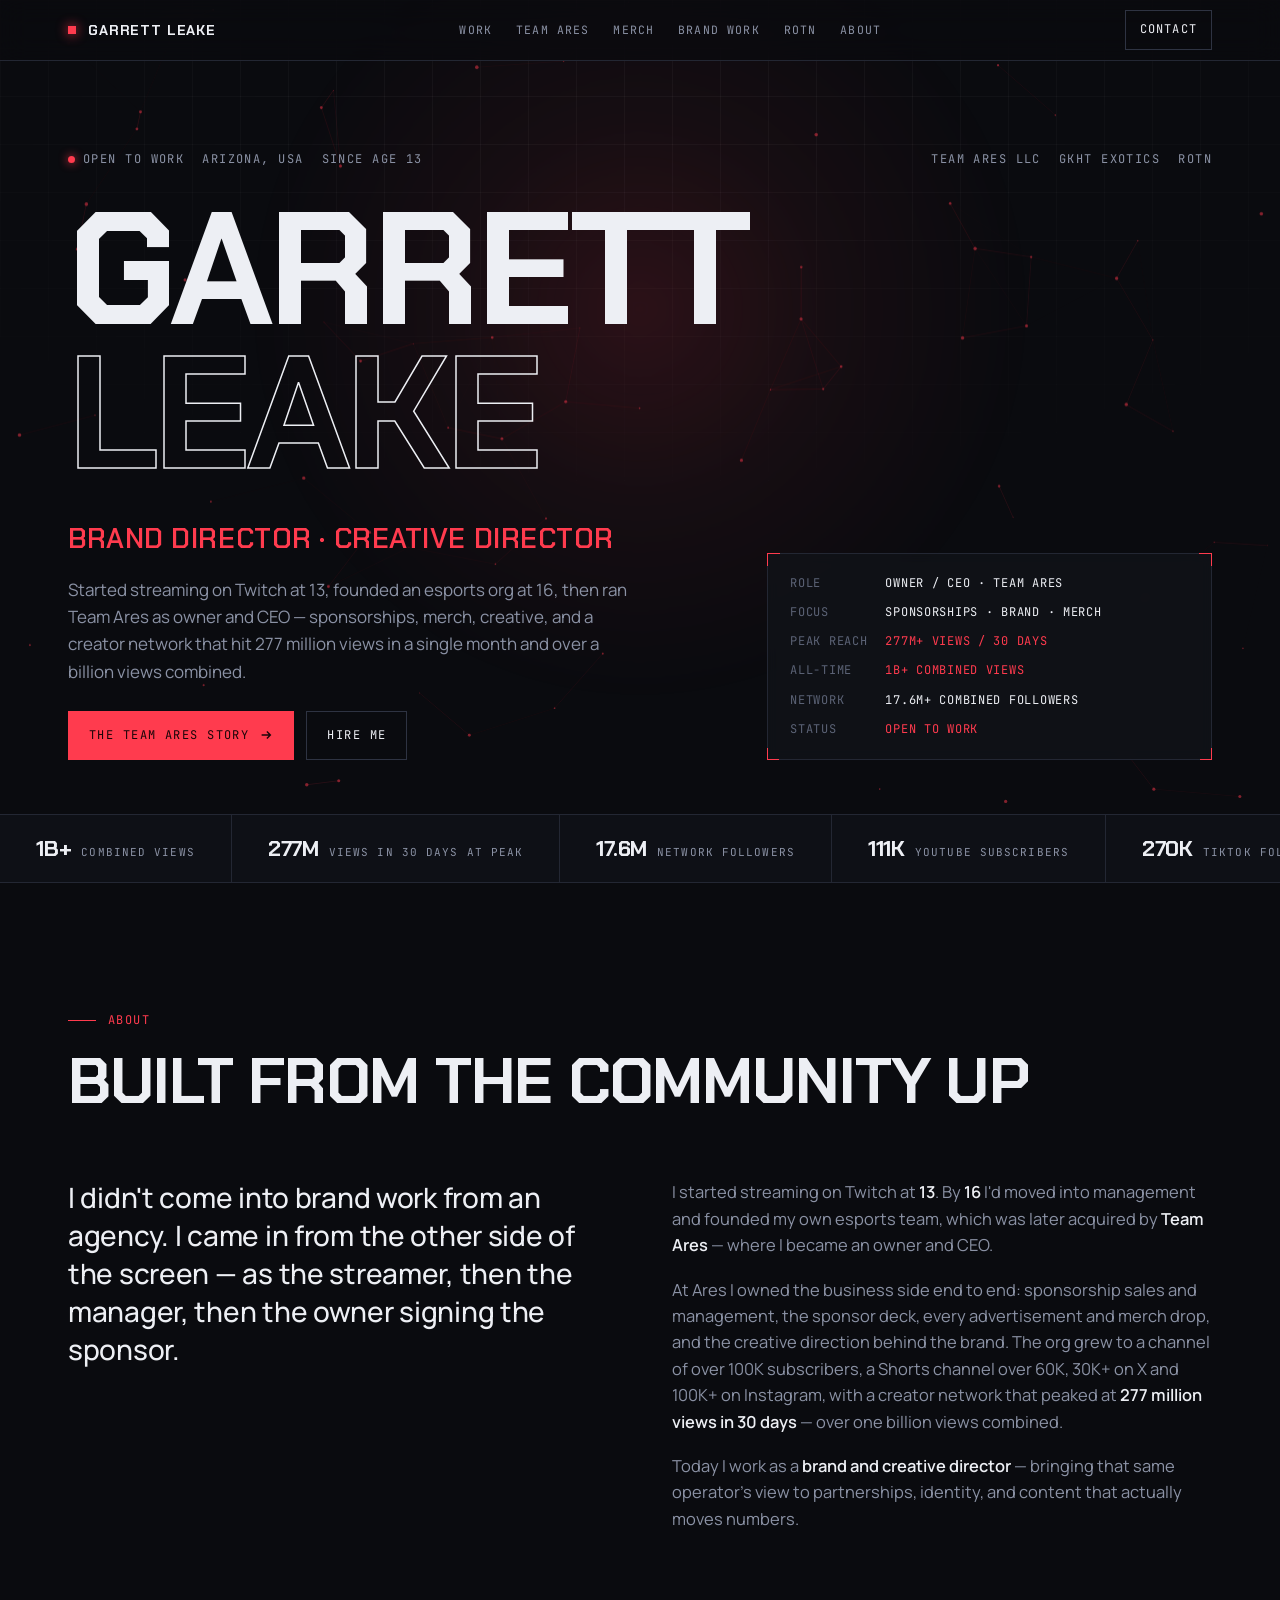
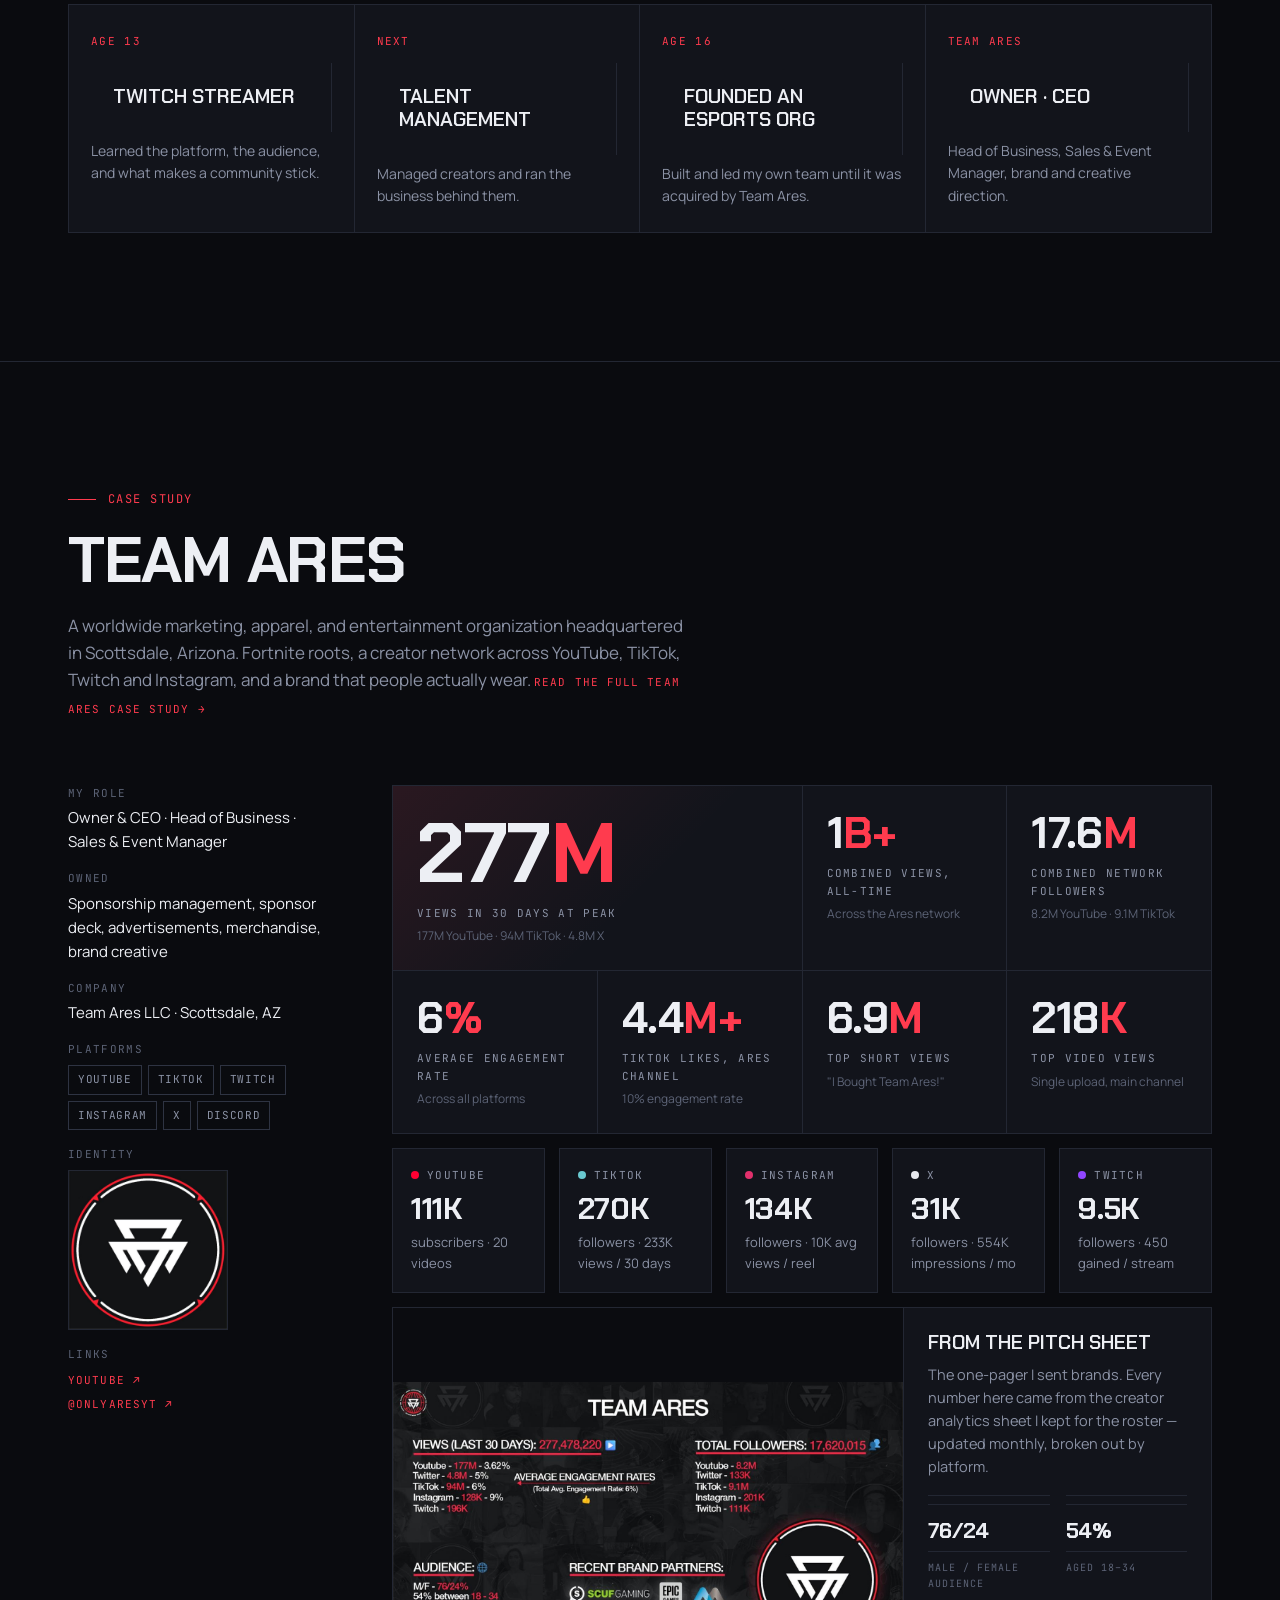
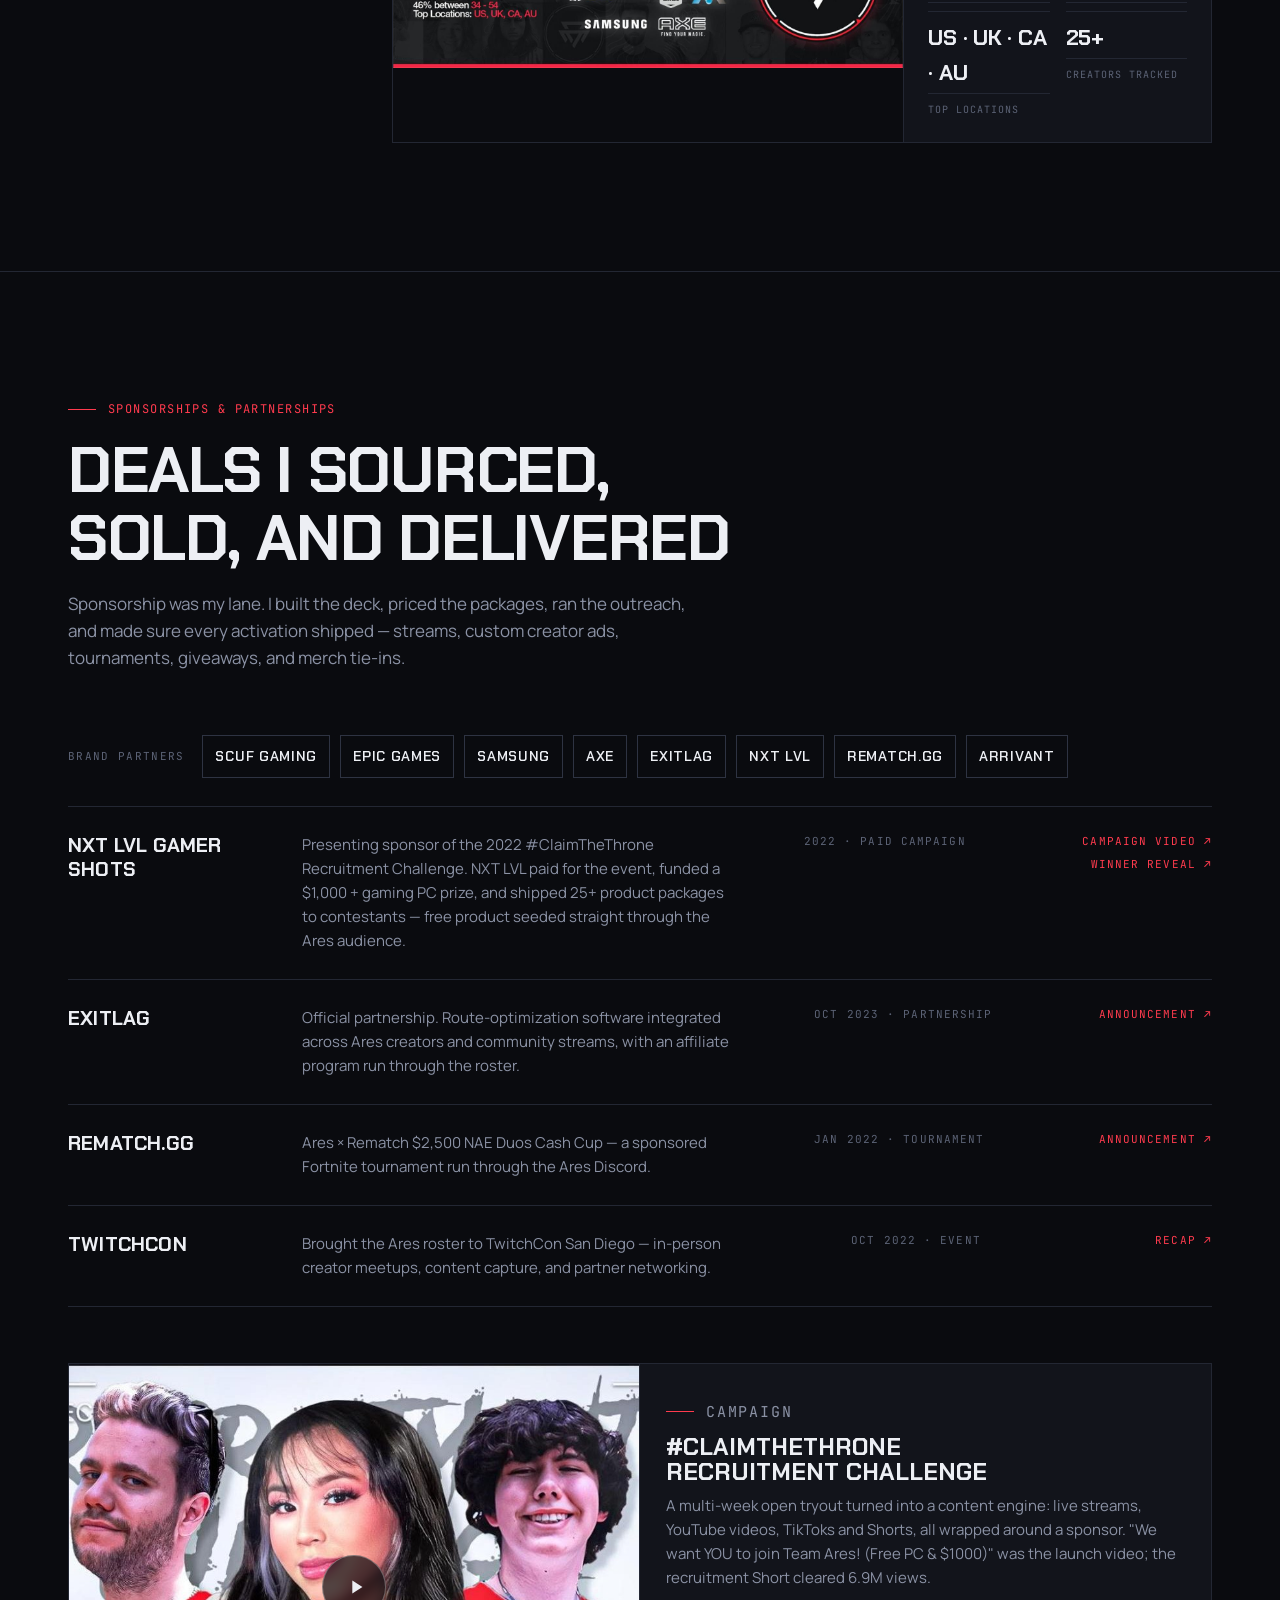
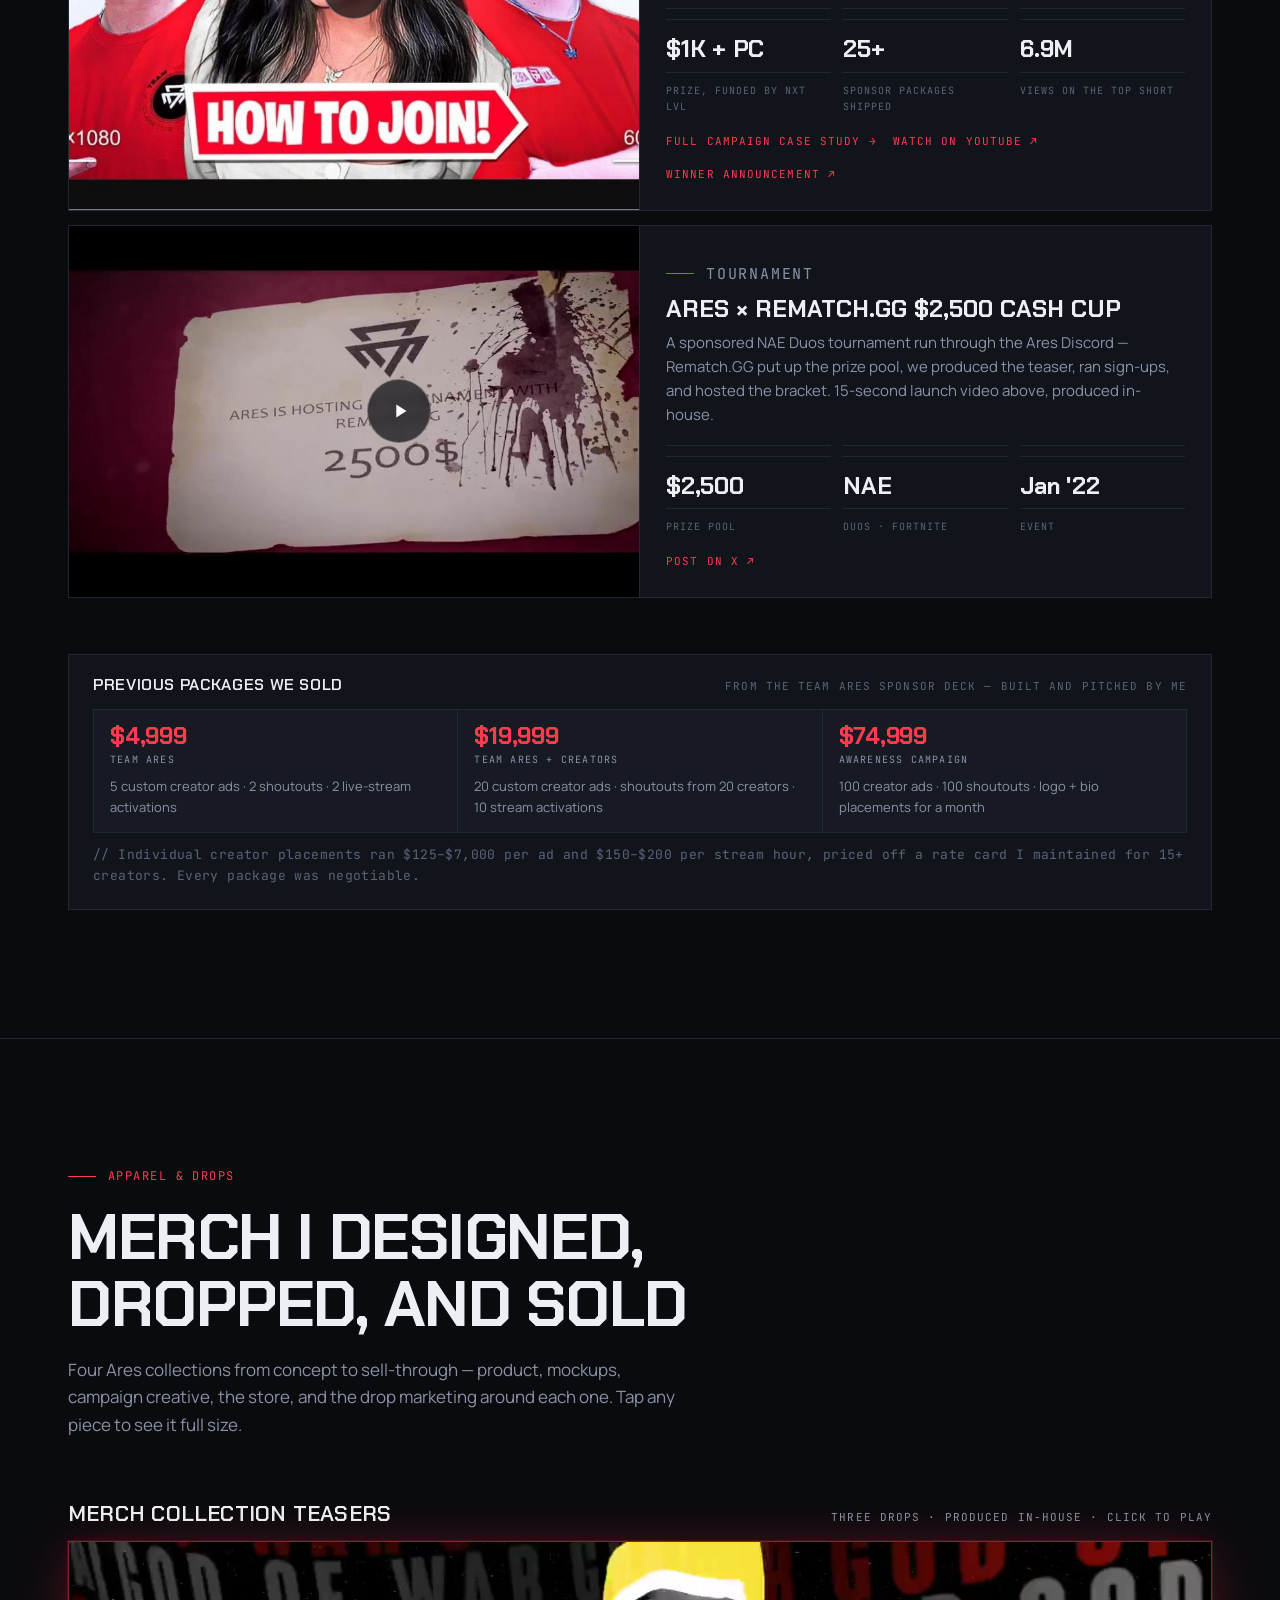
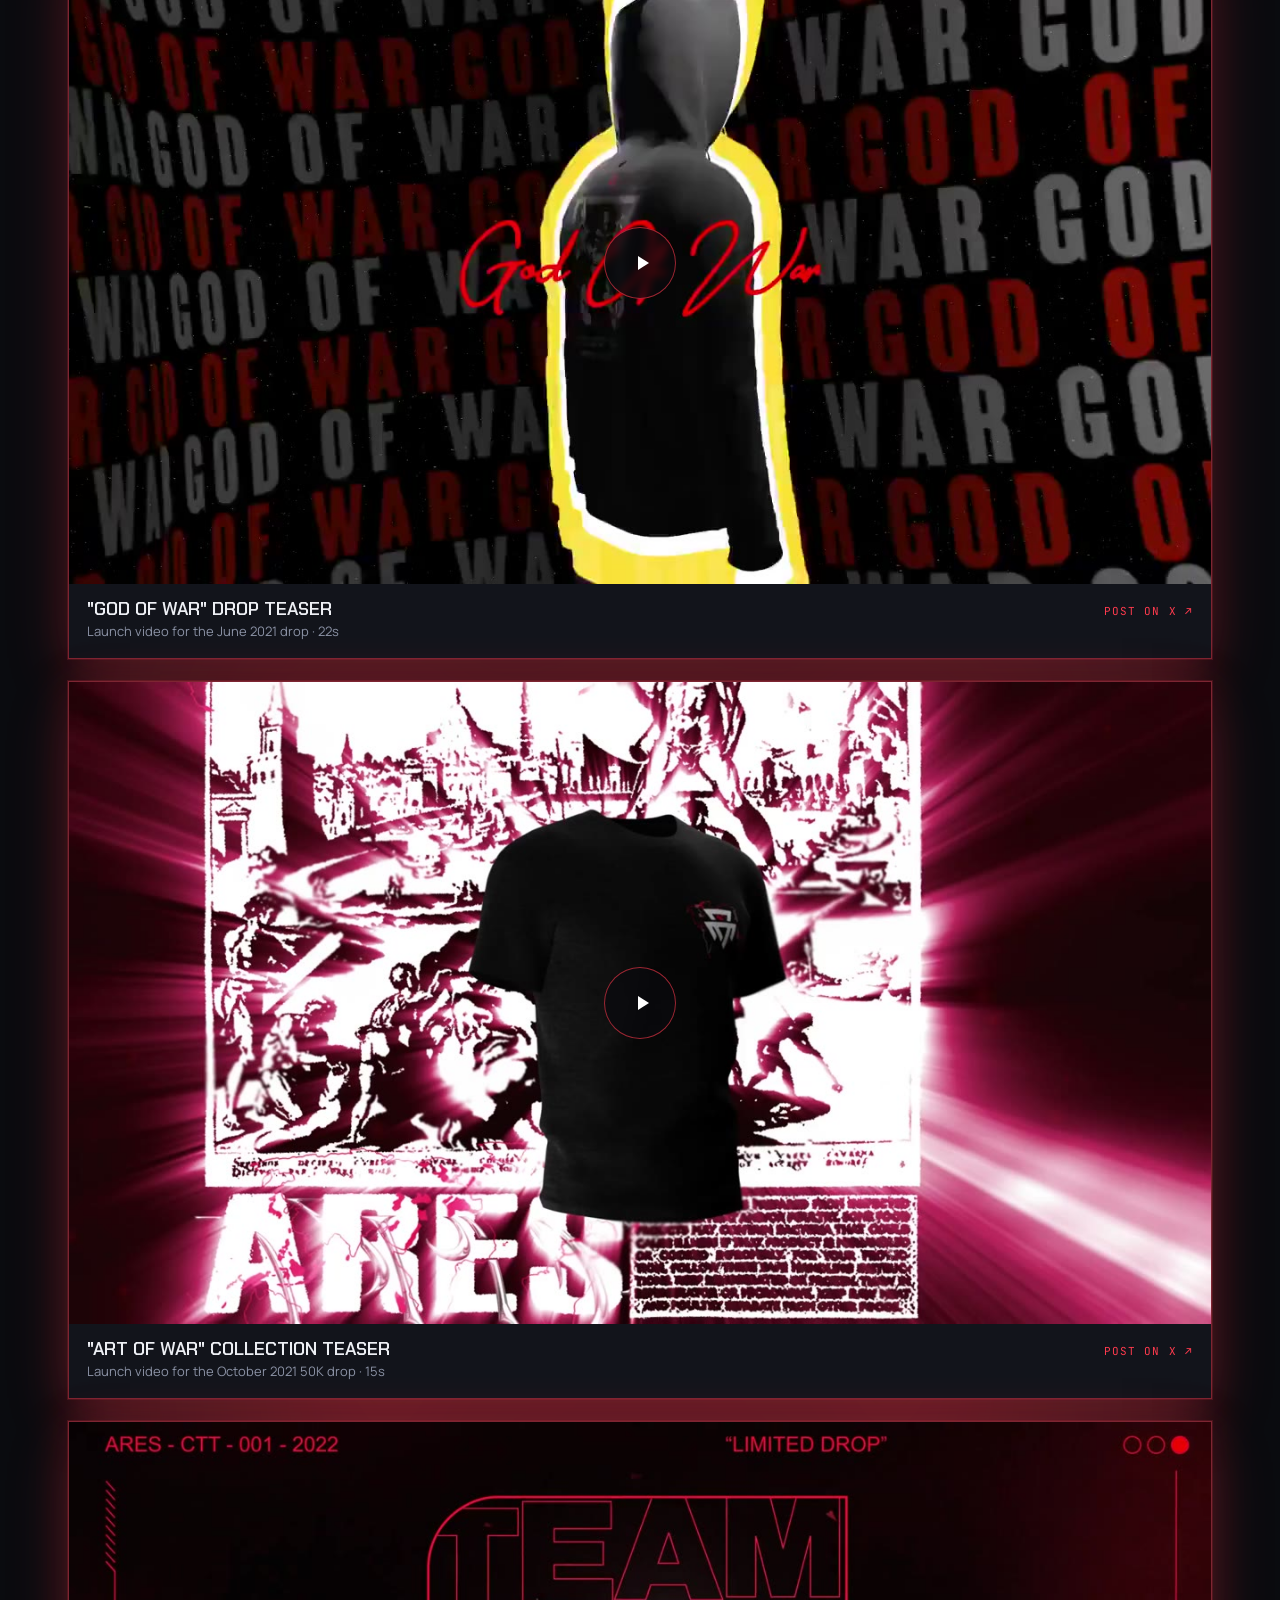
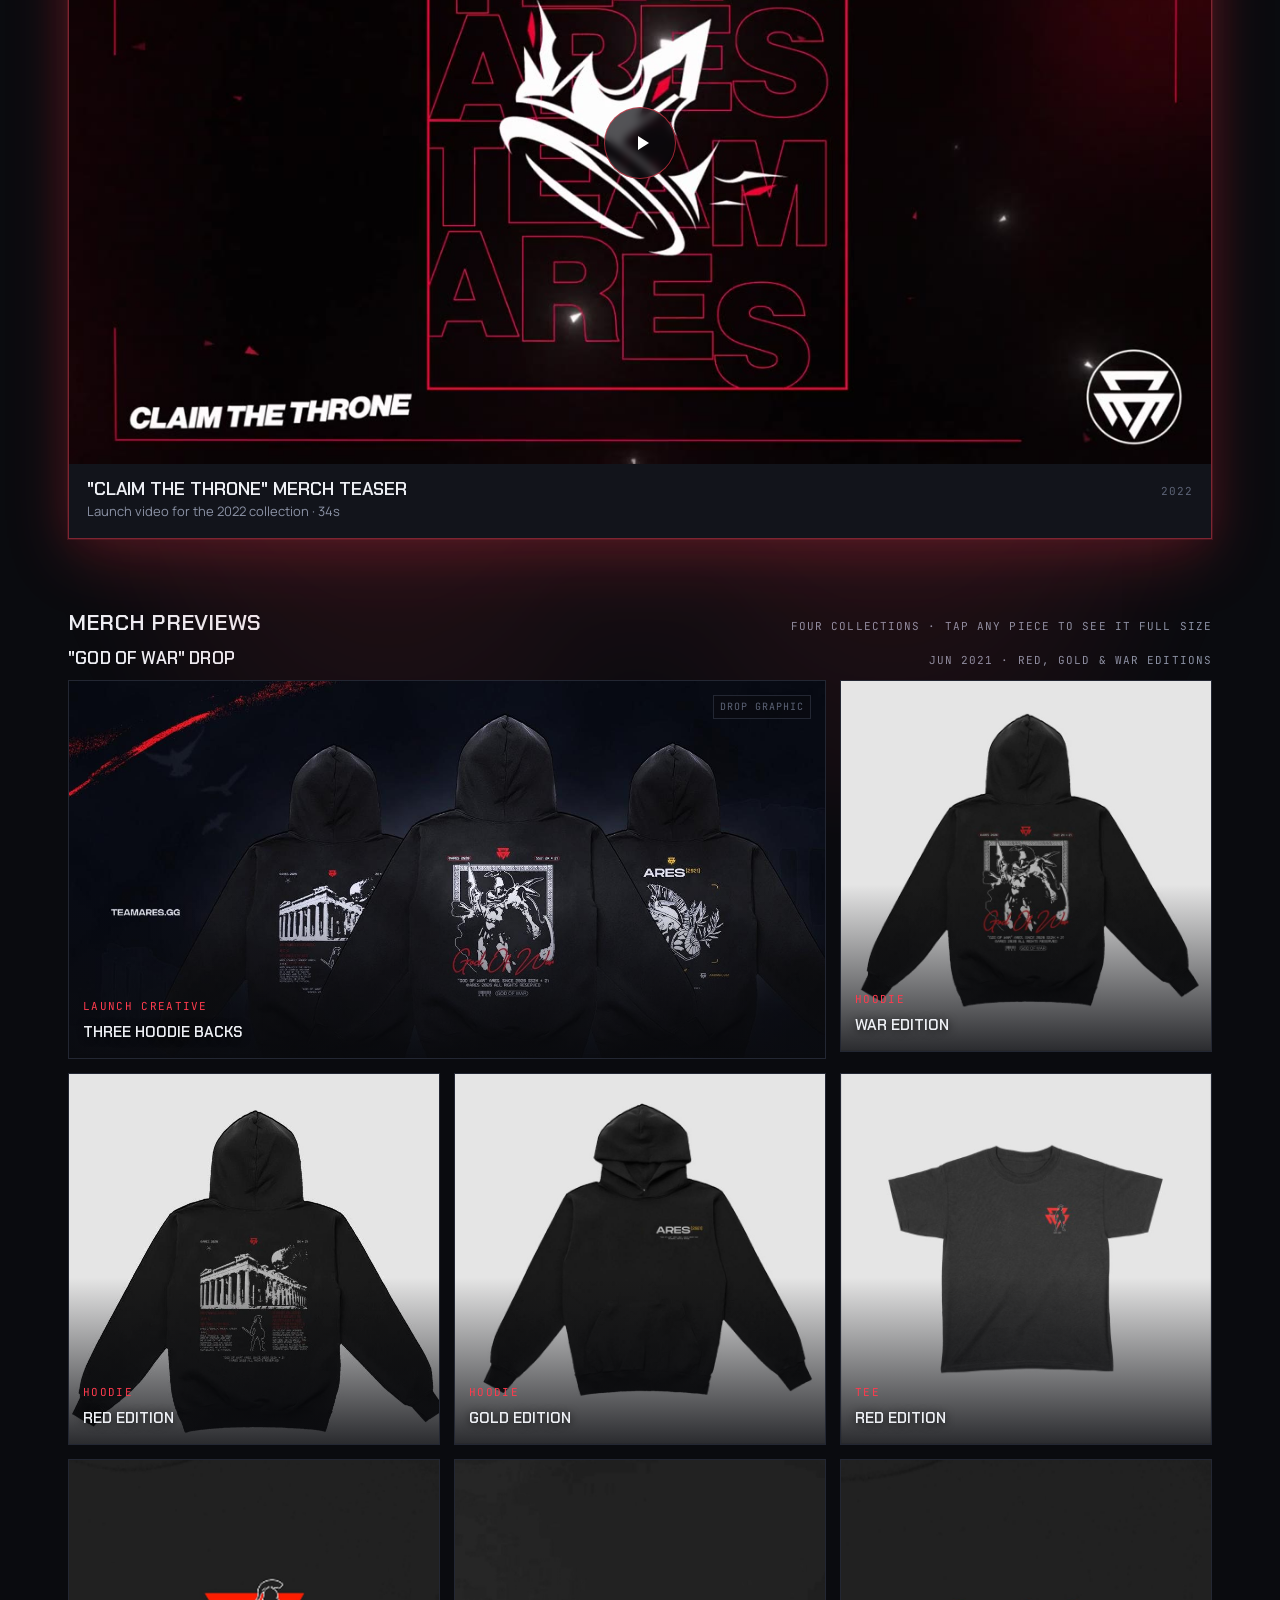
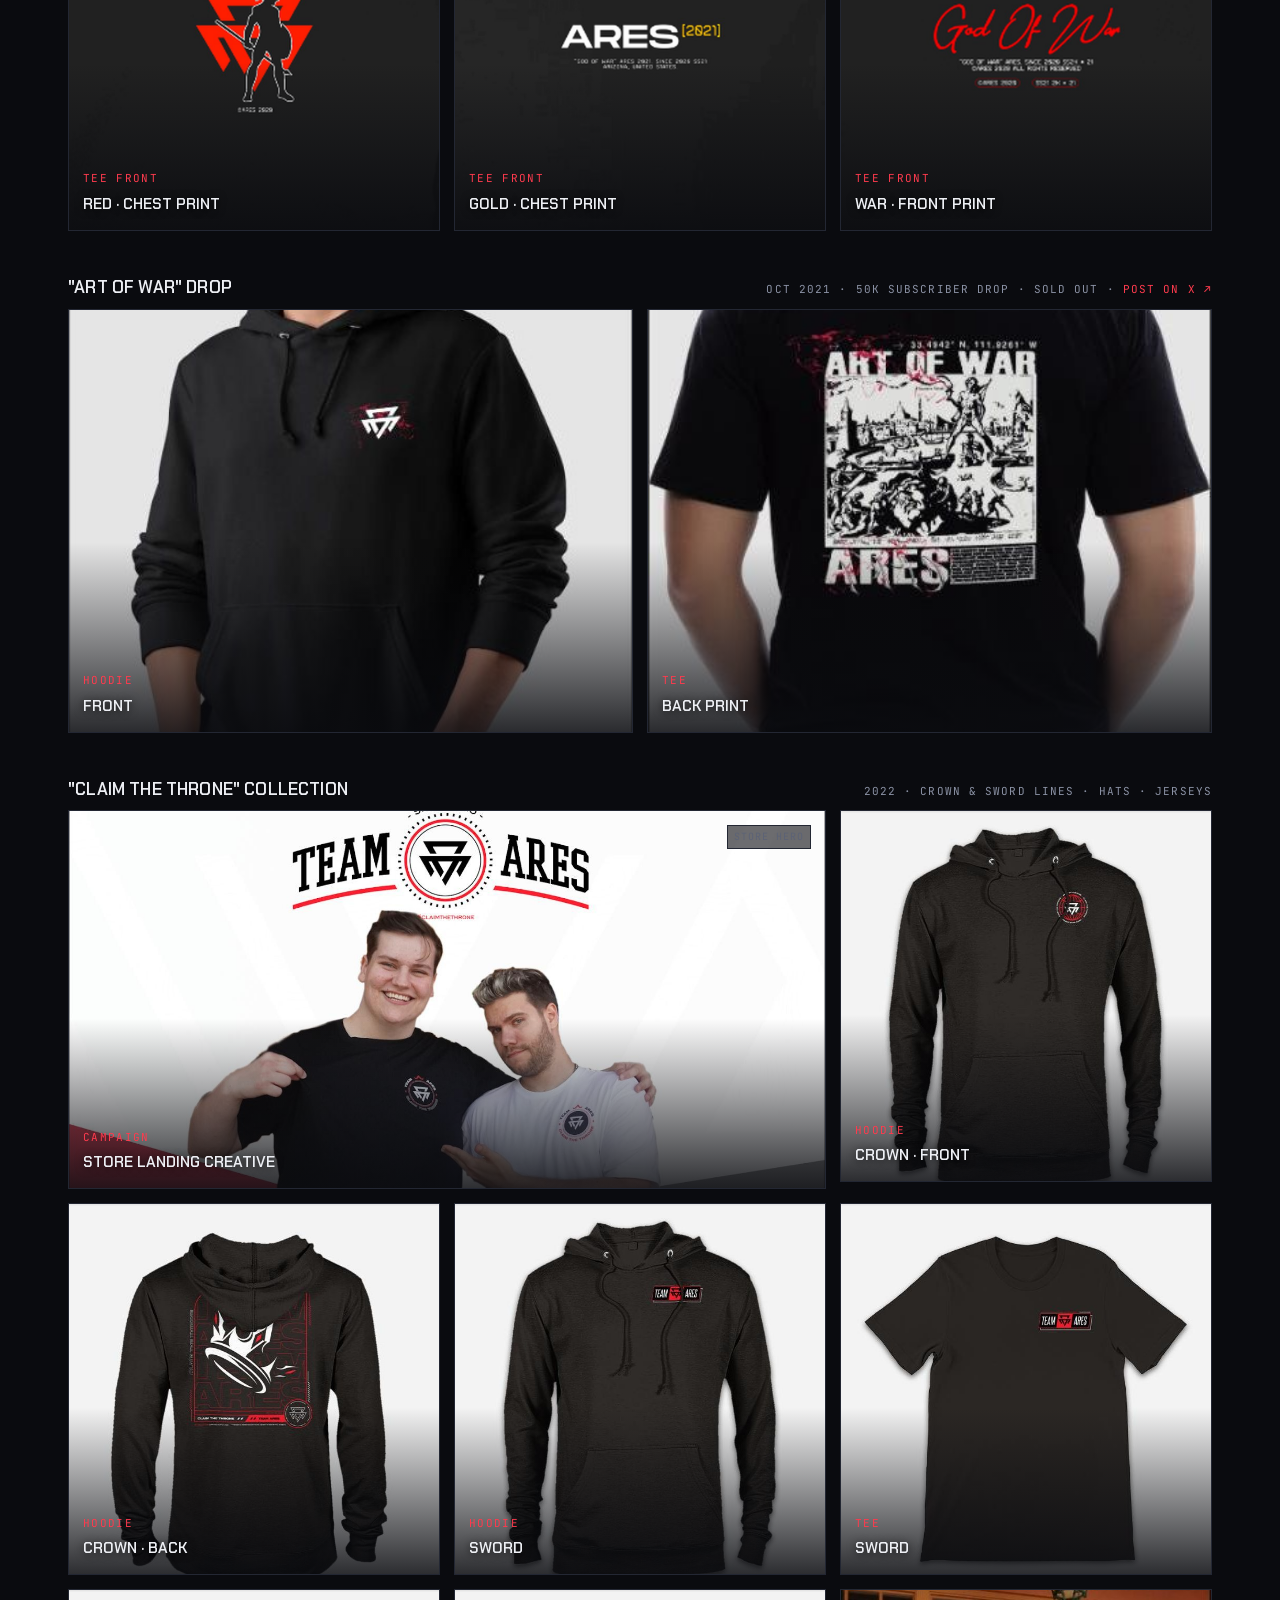
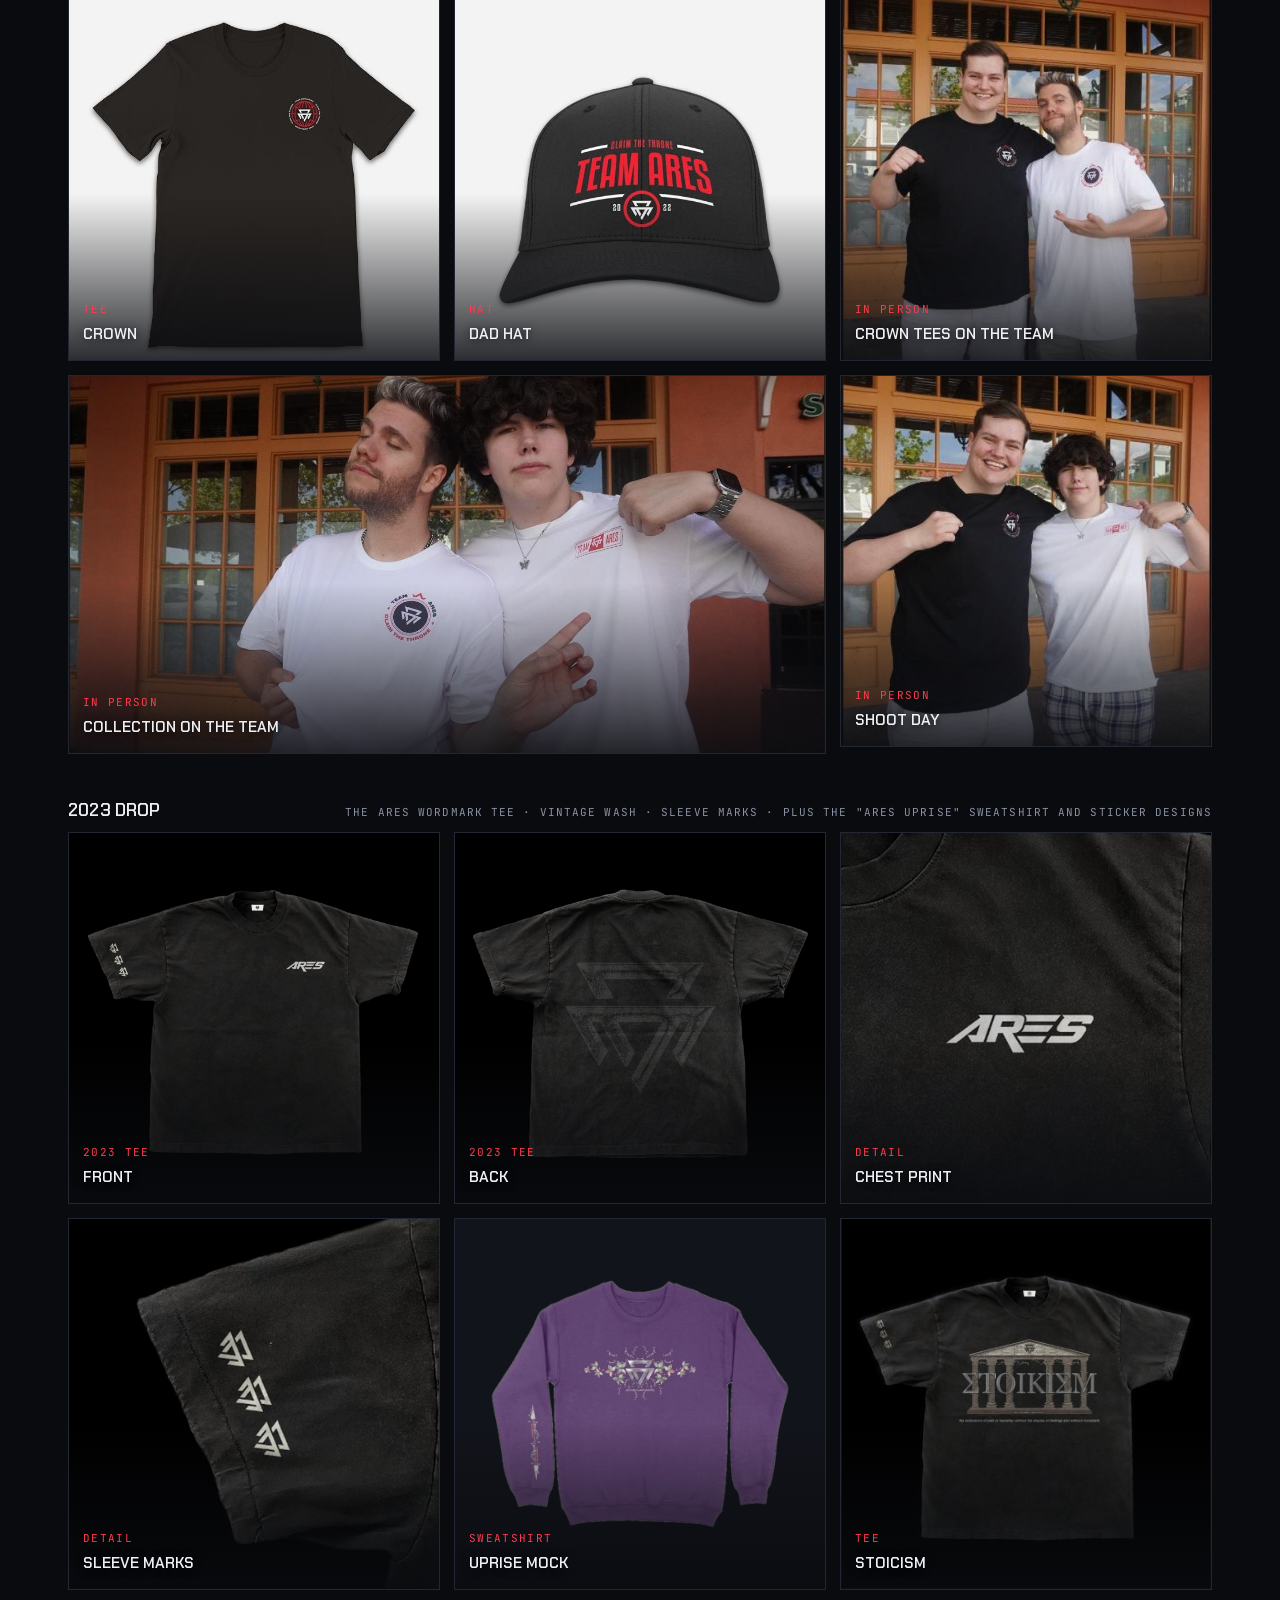
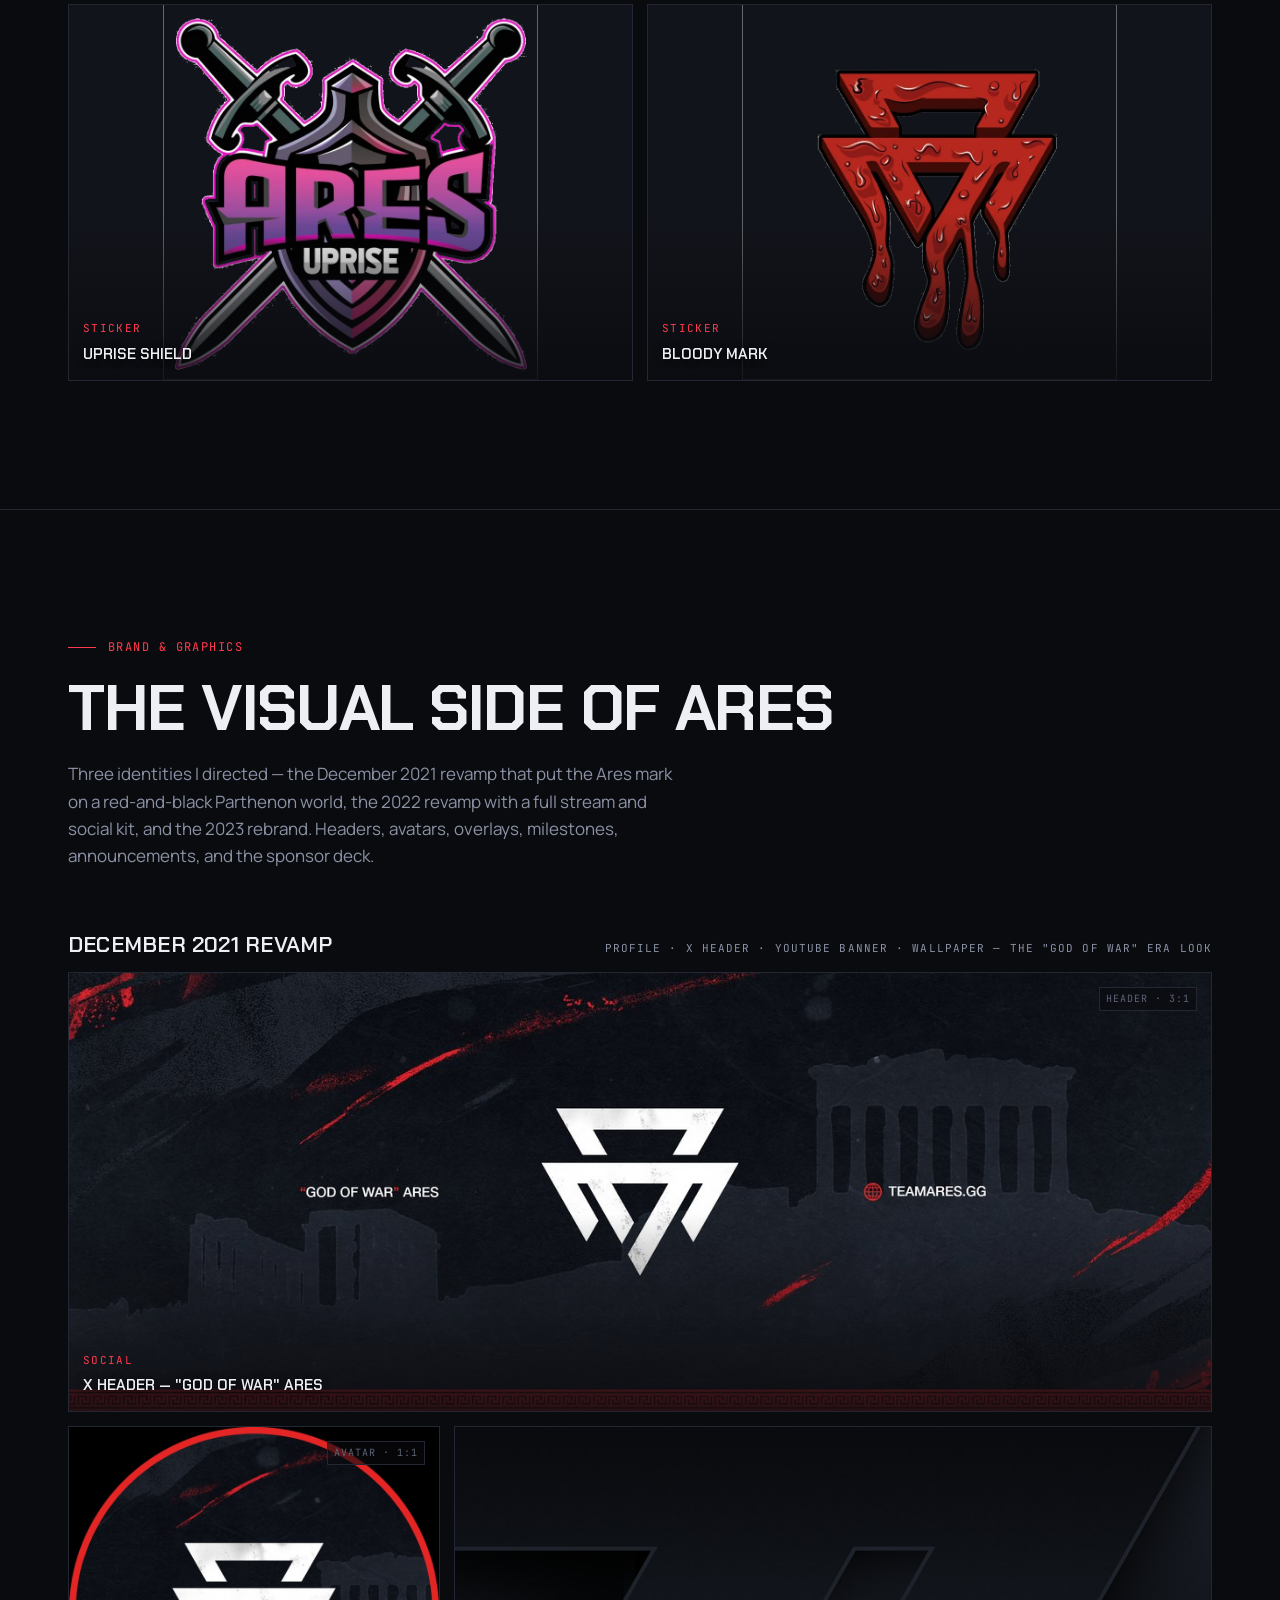
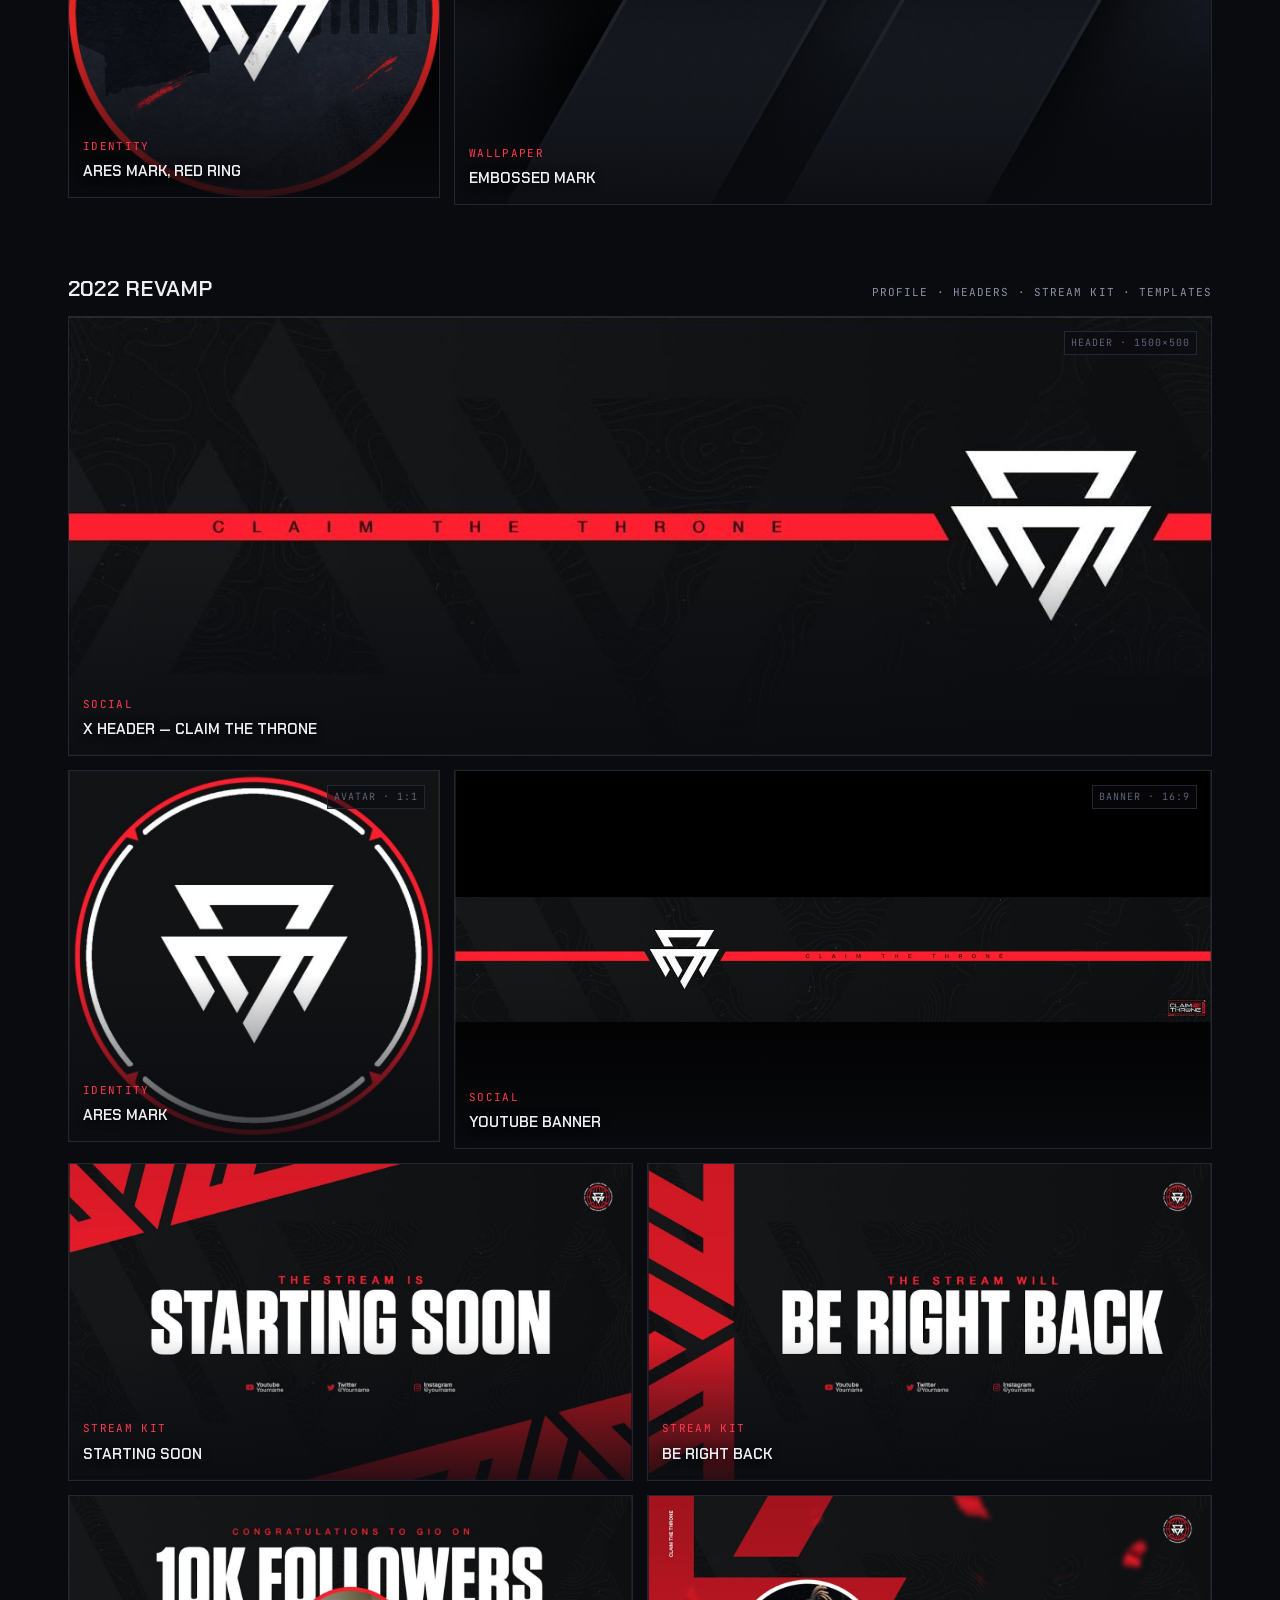
==== commit d2f0c400: "Menu grouped into sections (On this page / Pages; Case studies / Site); fix #ClaimTheThrone title ov" ====
--- a/index.html
+++ b/index.html
@@ -31,7 +31,7 @@
   <link rel="preconnect" href="https://fonts.googleapis.com">
   <link rel="preconnect" href="https://fonts.gstatic.com" crossorigin>
   <link rel="stylesheet" href="https://fonts.googleapis.com/css2?family=Chakra+Petch:wght@500;600;700&family=Manrope:wght@400;500;600;700&family=JetBrains+Mono:wght@400;500&display=swap">
-  <link rel="stylesheet" href="./styles.css?v=70508429">
+  <link rel="stylesheet" href="./styles.css?v=f32c573a">
   <script type="application/ld+json">{"@context": "https://schema.org", "@type": "Person", "@id": "https://garrettleake.com/#person", "name": "Garrett Leake", "url": "https://garrettleake.com/", "image": "https://garrettleake.com/img/garrett-leake.jpg", "jobTitle": "Brand & Creative Director", "description": "Garrett Leake is a brand and creative director from Arizona — former owner and CEO of Team Ares, founder of ROTN and GKHT Exotics. Open to work.", "worksFor": {"@type": "Organization", "name": "GKHT Exotics", "url": "https://gkhtexotics.com/"}, "alumniOf": {"@type": "Organization", "name": "Team Ares LLC"}, "address": {"@type": "PostalAddress", "addressRegion": "AZ", "addressCountry": "US"}, "email": "mailto:support@wolfpog.com", "knowsAbout": ["brand direction", "creative direction", "sponsorship management", "influencer marketing", "esports", "merchandise", "apparel", "creator networks", "Team Ares", "ROTN", "GKHT Exotics"], "sameAs": ["https://www.instagram.com/gkht/", "https://x.com/aresgarrett", "https://gkhtexotics.com/", "https://www.linkedin.com/in/garrett-leake-333968214/", "https://www.crunchbase.com/person/garrett-leake"], "homeLocation": {"@type": "Place", "name": "Scottsdale, Arizona"}}</script>
   <script type="application/ld+json">{"@context": "https://schema.org", "@type": "WebSite", "@id": "https://garrettleake.com/#website", "url": "https://garrettleake.com/", "name": "Garrett Leake", "publisher": {"@id": "https://garrettleake.com/#person"}}</script>
   <script type="application/ld+json">{"@context": "https://schema.org", "@type": "BreadcrumbList", "itemListElement": [{"@type": "ListItem", "position": 1, "name": "Home", "item": "https://garrettleake.com/"}]}</script>
@@ -56,13 +56,22 @@
   </div>
   <div class="nav-menu" id="site-menu">
     <div class="inner">
-      <a href="#ares">Team Ares</a>
-      <a href="#merch">Merch</a>
-      <a href="#work">Brand Work</a>
-      <a href="#rotn">ROTN</a>
-      <a href="work/">All work</a>
-      <a href="about/">About</a>
-      <a href="#contact">Contact</a>
+      <div class="grp">
+        <div class="grp-h">On this page</div>
+        <a href="#ares">Team Ares</a>
+        <a href="#partners">Deals &amp; sponsors</a>
+        <a href="#merch">Merch</a>
+        <a href="#work">Brand work</a>
+        <a href="#testimonials">Creators</a>
+        <a href="#rotn">ROTN</a>
+      </div>
+      <div class="grp">
+        <div class="grp-h">Pages</div>
+        <a href="work/">All work <small>4 case studies</small></a>
+        <a href="work/gkht-exotics/">GKHT Exotics <small>Now</small></a>
+        <a href="about/">About</a>
+        <a href="contact/">Contact</a>
+      </div>
     </div>
   </div>
 </nav>
--- a/styles.css
+++ b/styles.css
@@ -63,11 +63,15 @@
   .nav-toggle[aria-expanded="true"] span:nth-child(1){transform:translateY(7px) rotate(45deg)}
   .nav-toggle[aria-expanded="true"] span:nth-child(2){opacity:0}
   .nav-toggle[aria-expanded="true"] span:nth-child(3){transform:translateY(-7px) rotate(-45deg)}
-  .nav-menu{display:none;border-top:1px solid var(--line);background:rgba(10,11,15,.96)}
-  .nav-menu .inner{max-width:var(--max);margin:0 auto;padding:6px var(--gutter) 10px}
-  .nav-menu a{display:block;padding:14px 0;font-family:var(--mono);font-size:12px;letter-spacing:.12em;text-transform:uppercase;color:var(--text);border-bottom:1px solid var(--line)}
-  .nav-menu a:last-child{border-bottom:0}
+  .nav-menu{display:none;border-top:1px solid var(--line);background:rgba(10,11,15,.97);max-height:calc(100vh - 60px - env(safe-area-inset-top,0px));overflow-y:auto}
+  .nav-menu .inner{max-width:var(--max);margin:0 auto;padding:8px var(--gutter) 18px;display:grid;grid-template-columns:repeat(2,minmax(0,1fr));gap:0 28px}
+  .nav-menu .grp{padding-top:10px}
+  .nav-menu .grp-h{font-family:var(--mono);font-size:10px;letter-spacing:.16em;text-transform:uppercase;color:var(--accent);padding:8px 0 6px;border-bottom:1px solid var(--line-2);display:flex;align-items:center;gap:8px}
+  .nav-menu .grp-h::before{content:"";width:6px;height:6px;background:var(--accent);box-shadow:0 0 8px var(--accent)}
+  .nav-menu a{display:flex;justify-content:space-between;align-items:baseline;gap:10px;padding:12px 0;font-family:var(--mono);font-size:12px;letter-spacing:.12em;text-transform:uppercase;color:var(--text);border-bottom:1px solid var(--line)}
+  .nav-menu a small{font-family:var(--mono);font-size:10px;letter-spacing:.08em;color:var(--dim);text-transform:none}
   .nav-menu a.current{color:var(--accent)}
+  @media (max-width:480px){.nav-menu .inner{grid-template-columns:1fr}}
   .nav.menu-open .nav-menu{display:block}
   .nav .nav-right{display:flex;align-items:center}
   @media (max-width:900px){.nav-links{display:none}.nav-toggle{display:flex}}
@@ -379,6 +383,7 @@
   .page-hero .wrap{padding-block:clamp(48px,7vw,88px) clamp(36px,5vw,56px)}
   .page-hero h1{margin-top:18px;font-size:clamp(38px,6.4vw,76px);font-weight:700;text-transform:uppercase;letter-spacing:-.025em;line-height:.95}
   .page-hero .intro{margin-top:18px;max-width:64ch;color:var(--muted);font-size:clamp(16px,1.4vw,19px)}
+  @media (max-width:480px){.page-hero h1{font-size:clamp(30px,8.4vw,38px);overflow-wrap:anywhere}}
   .crumbs{font-family:var(--mono);font-size:11px;letter-spacing:.1em;text-transform:uppercase;color:var(--dim);display:flex;gap:10px;flex-wrap:wrap}
   .crumbs a:hover{color:var(--text)}
   .crumbs .sep{color:var(--line-2)}
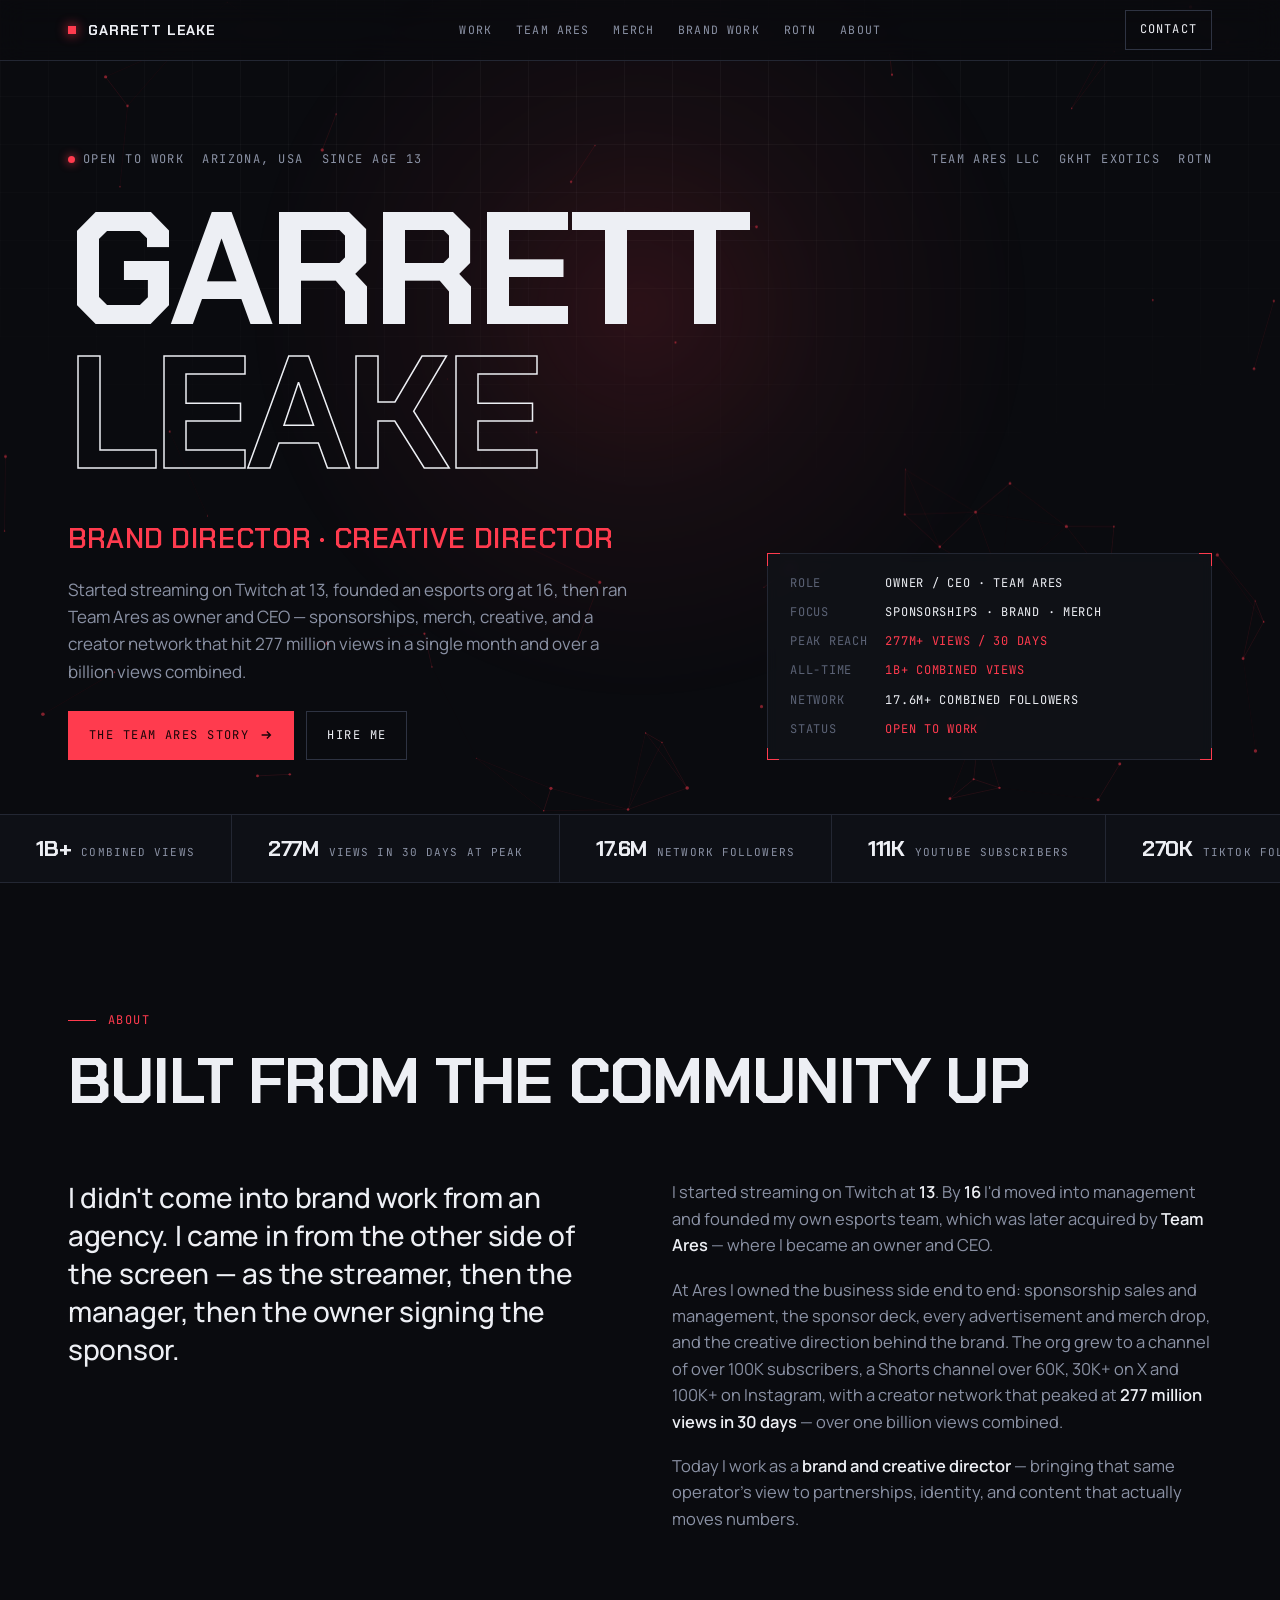
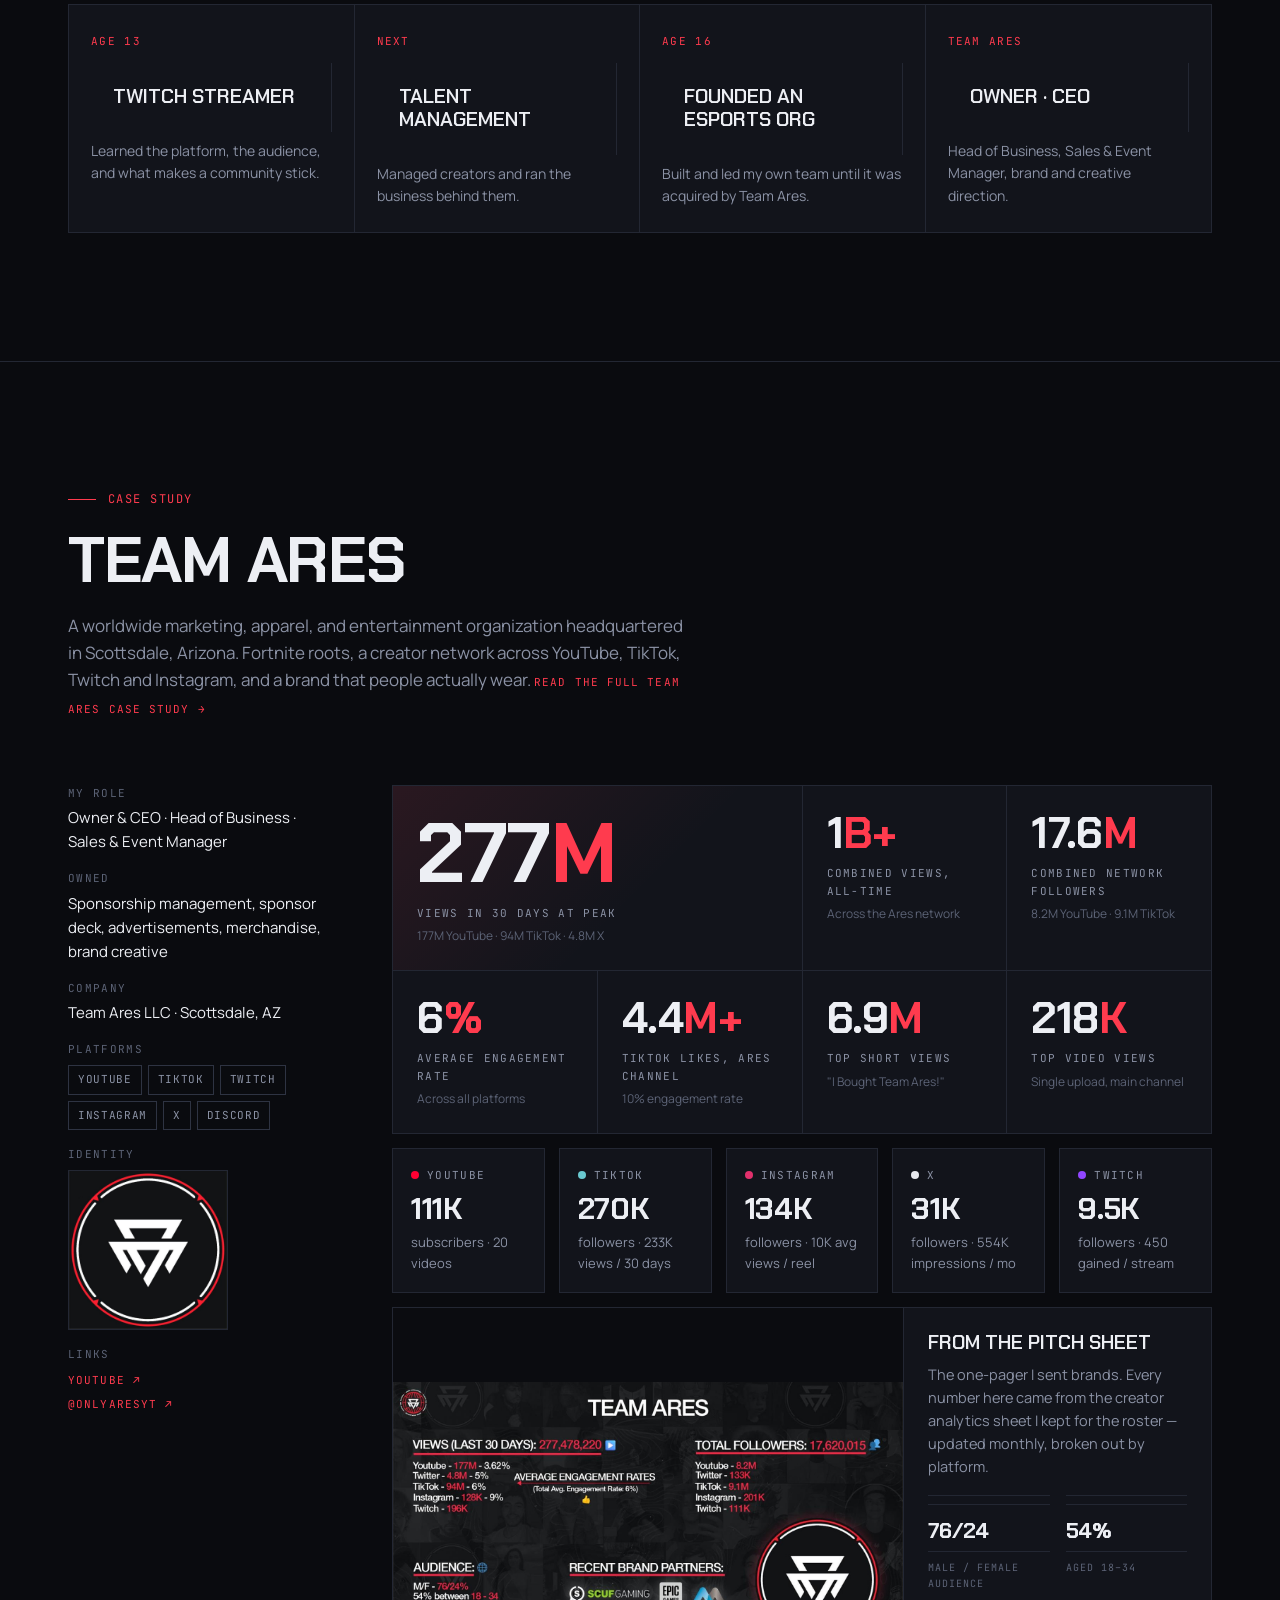
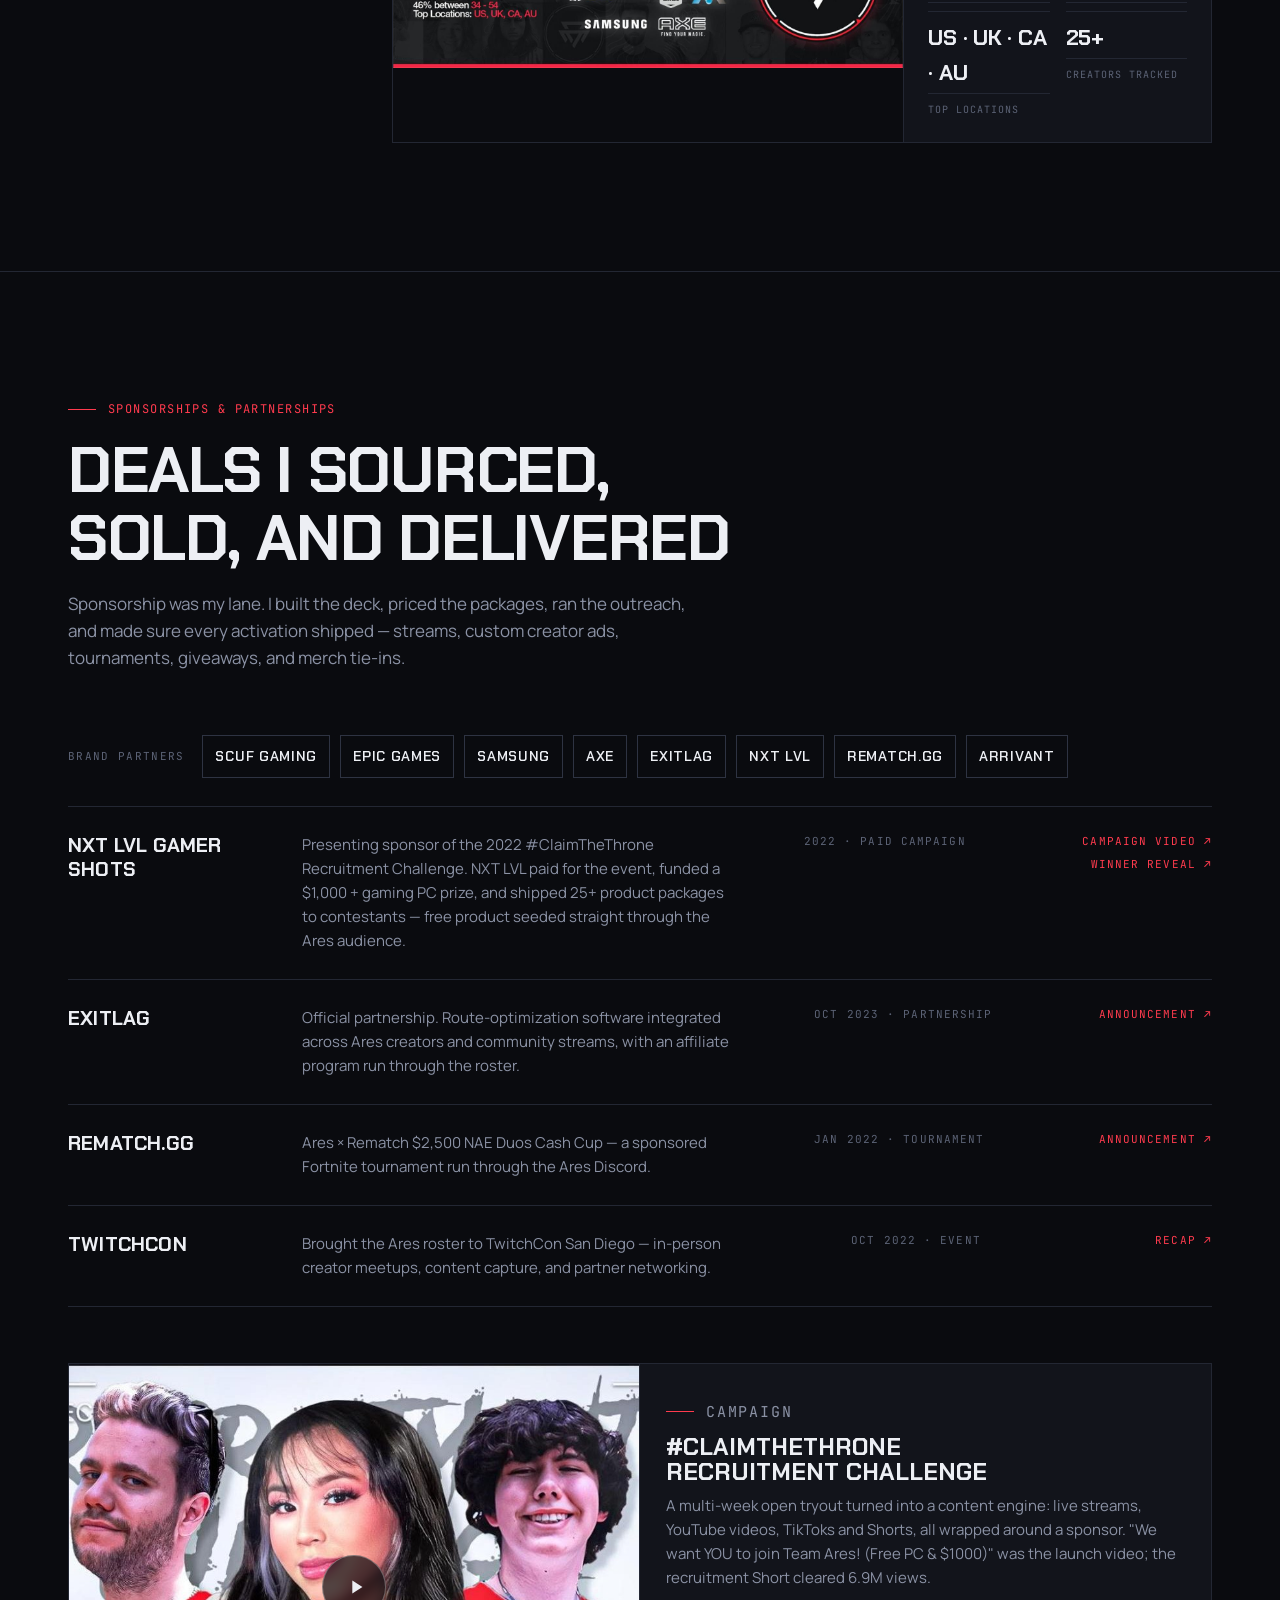
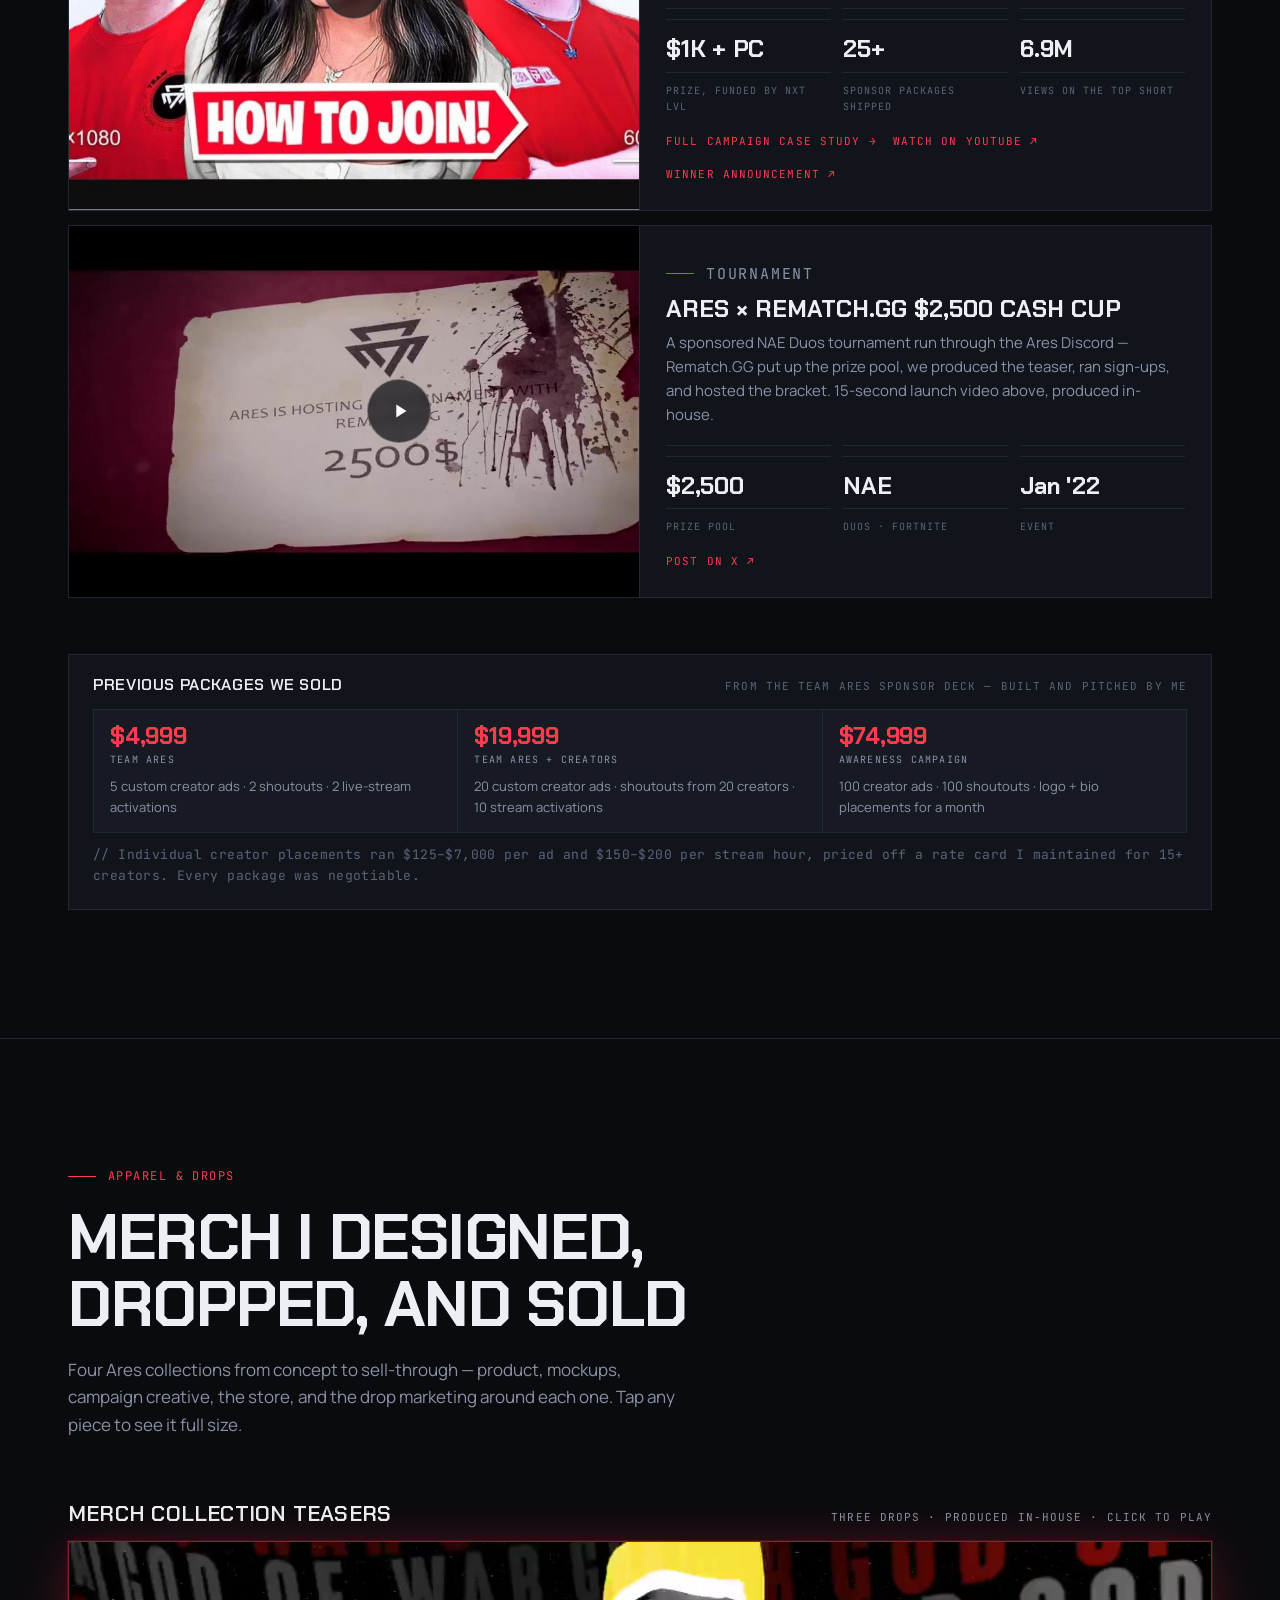
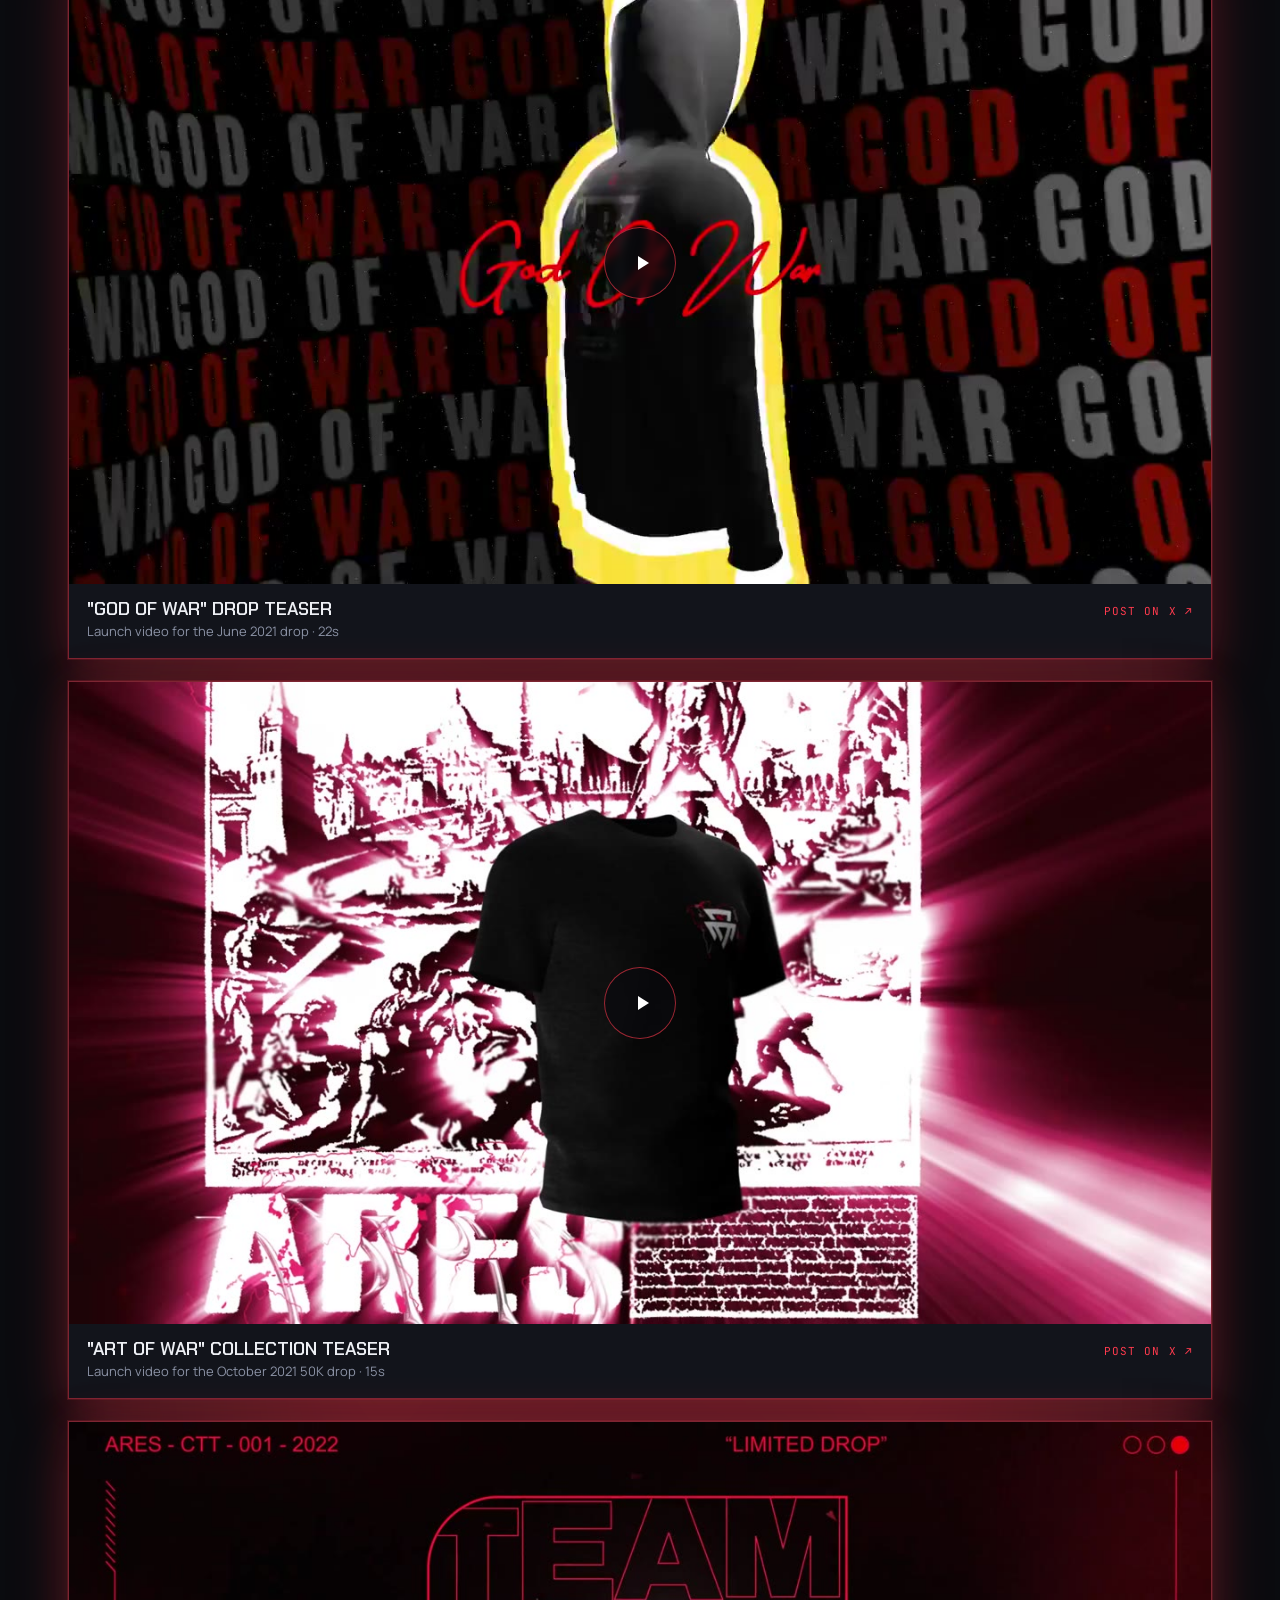
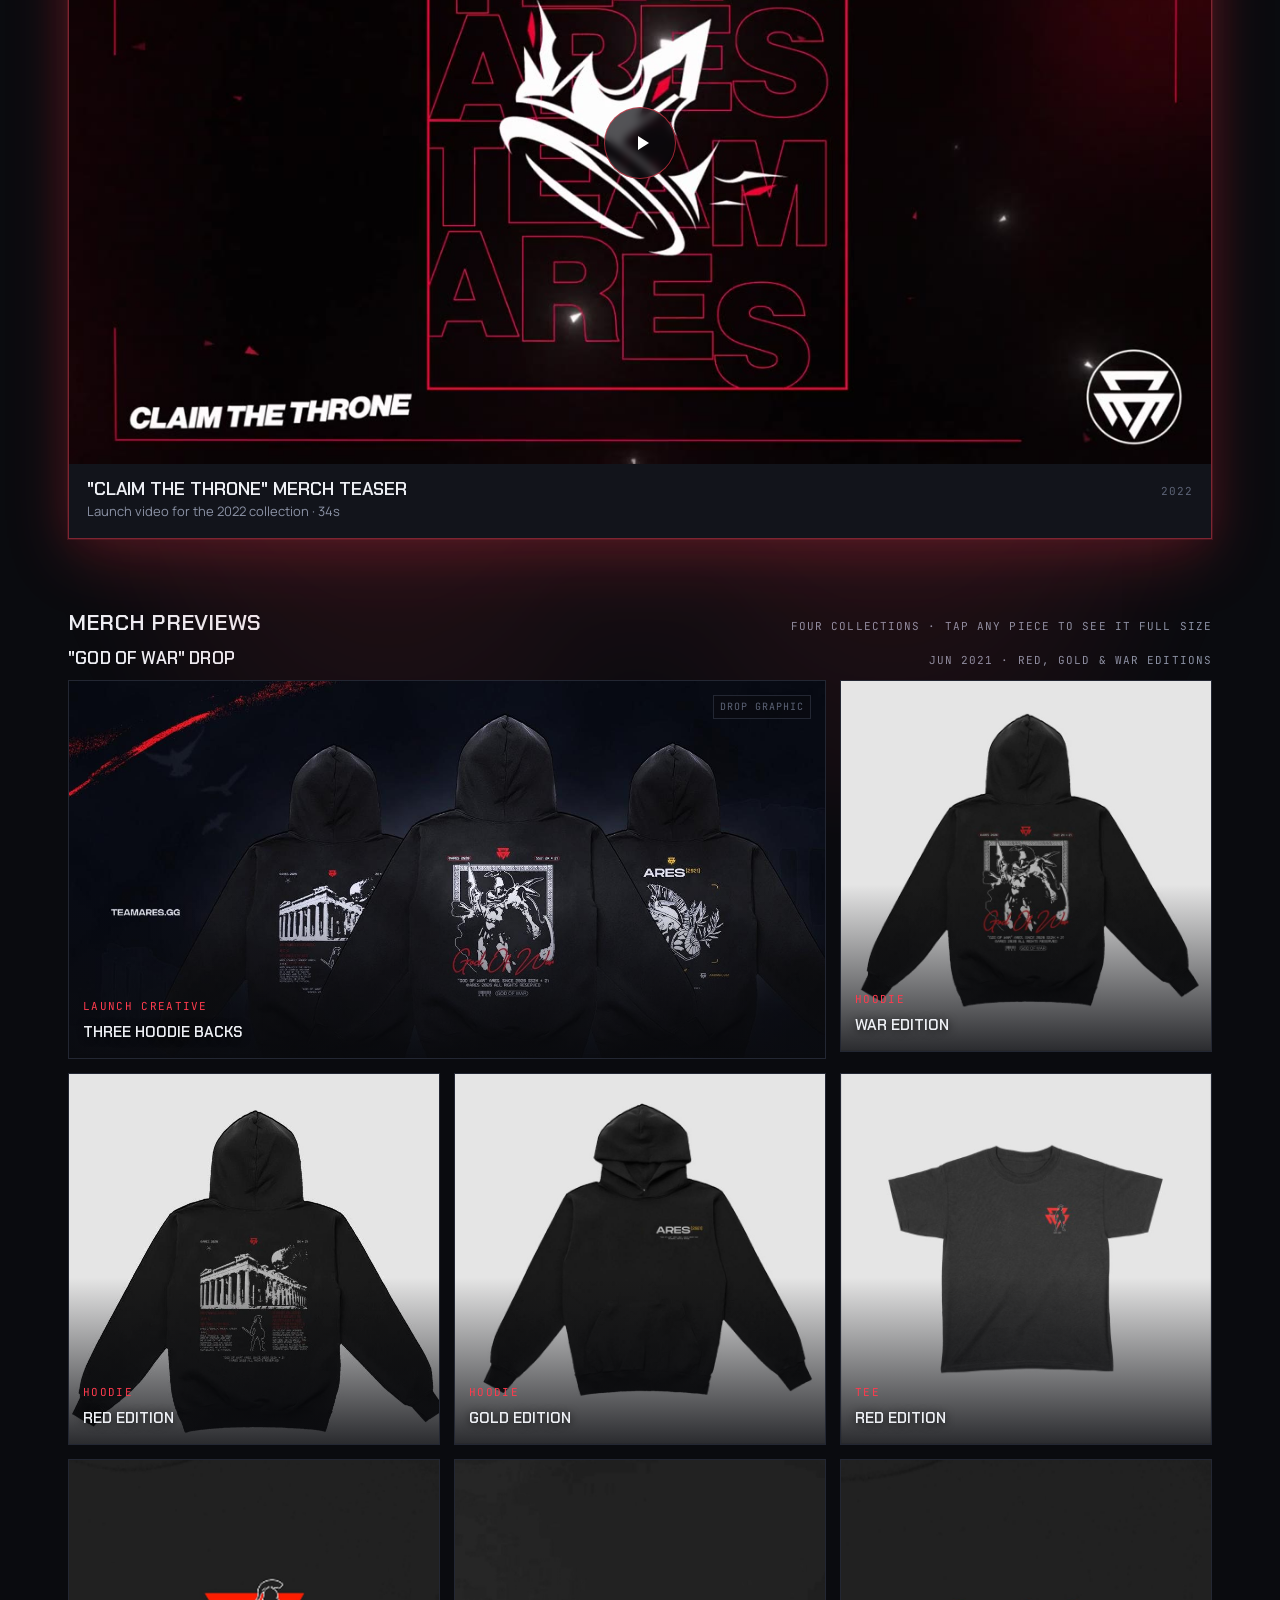
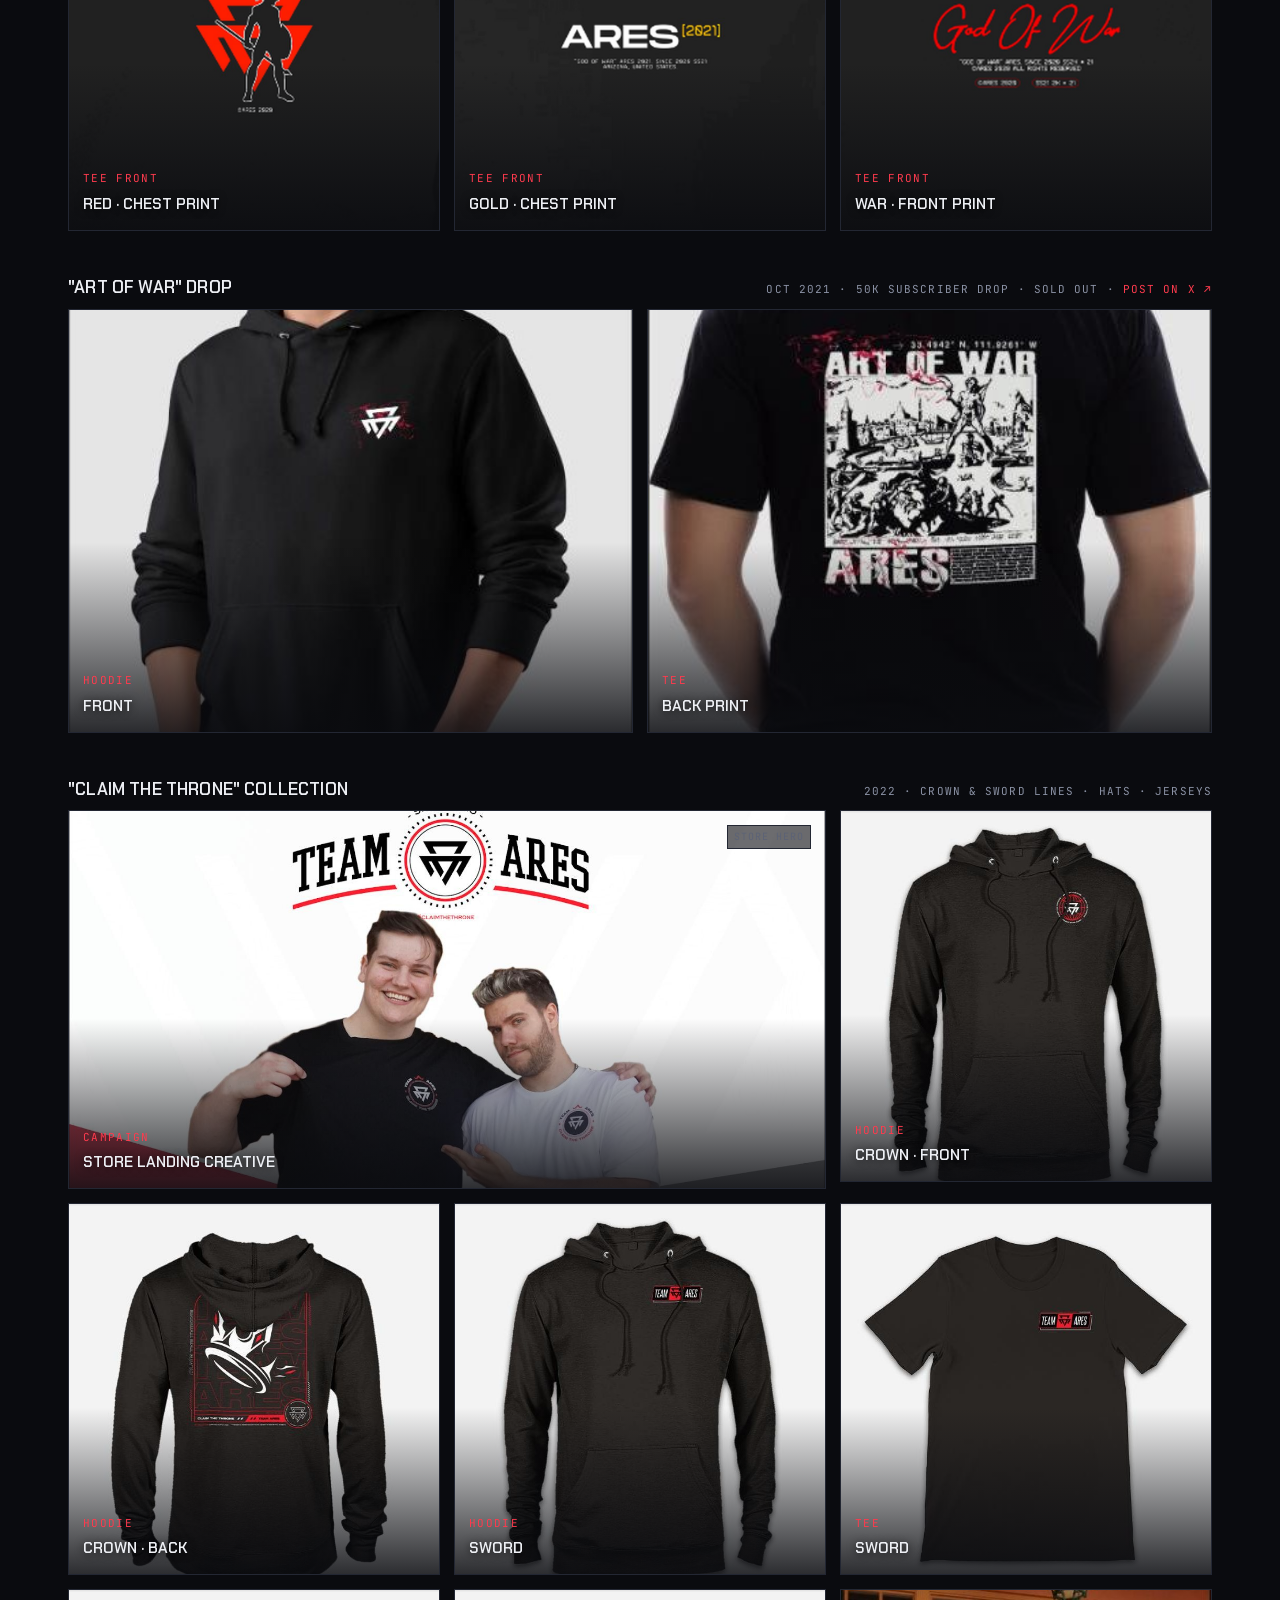
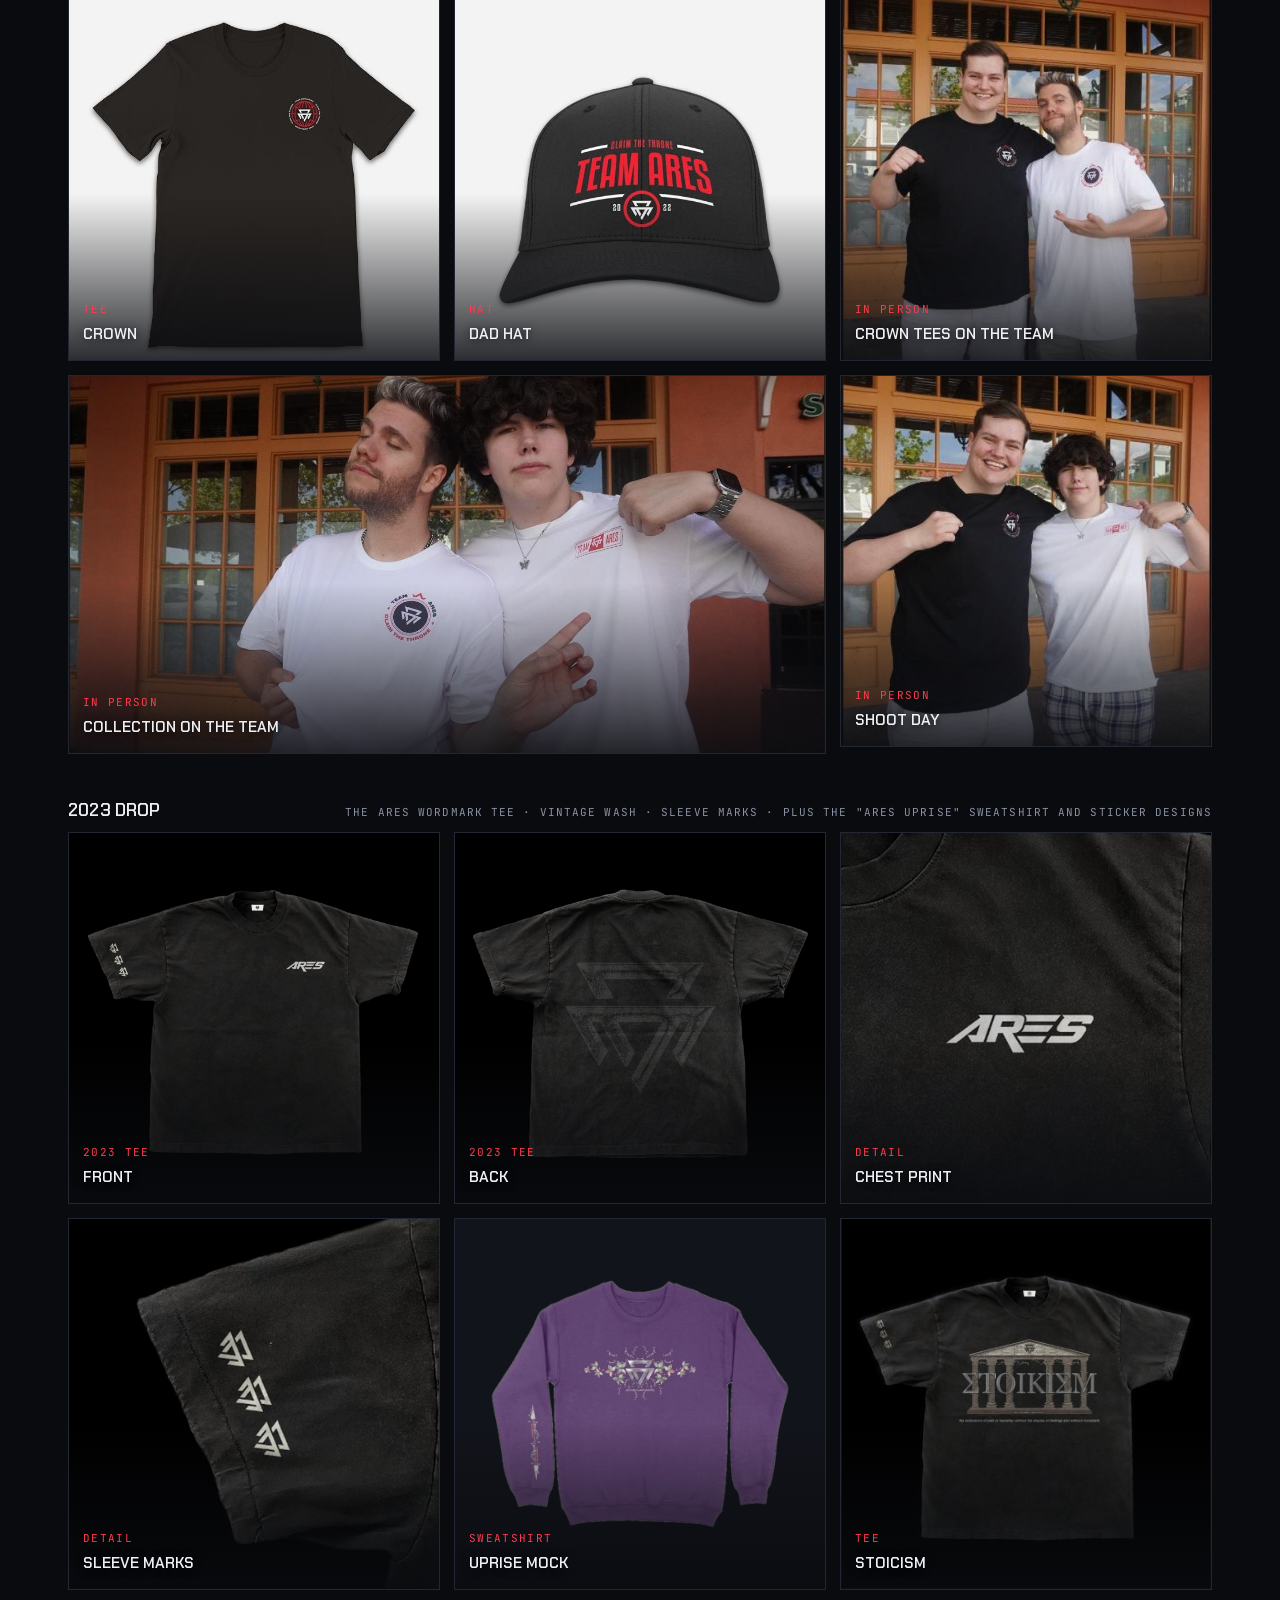
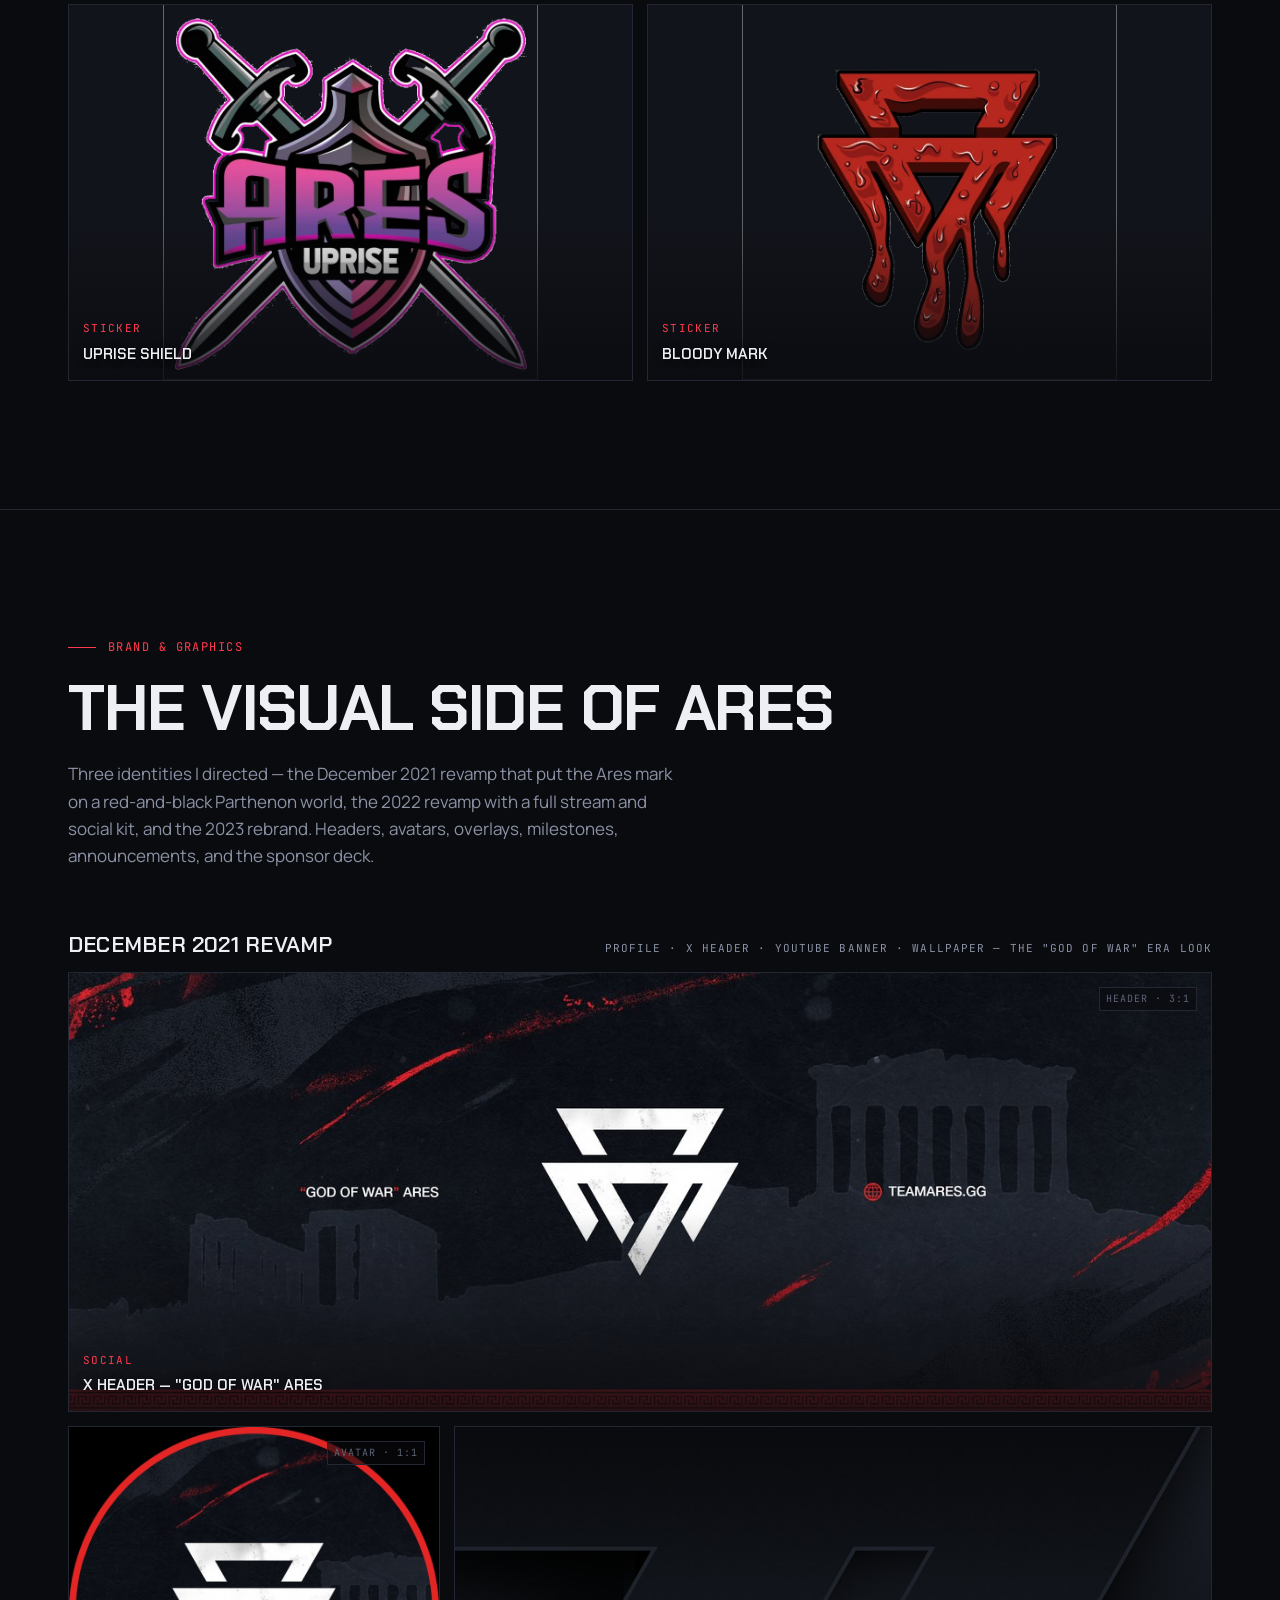
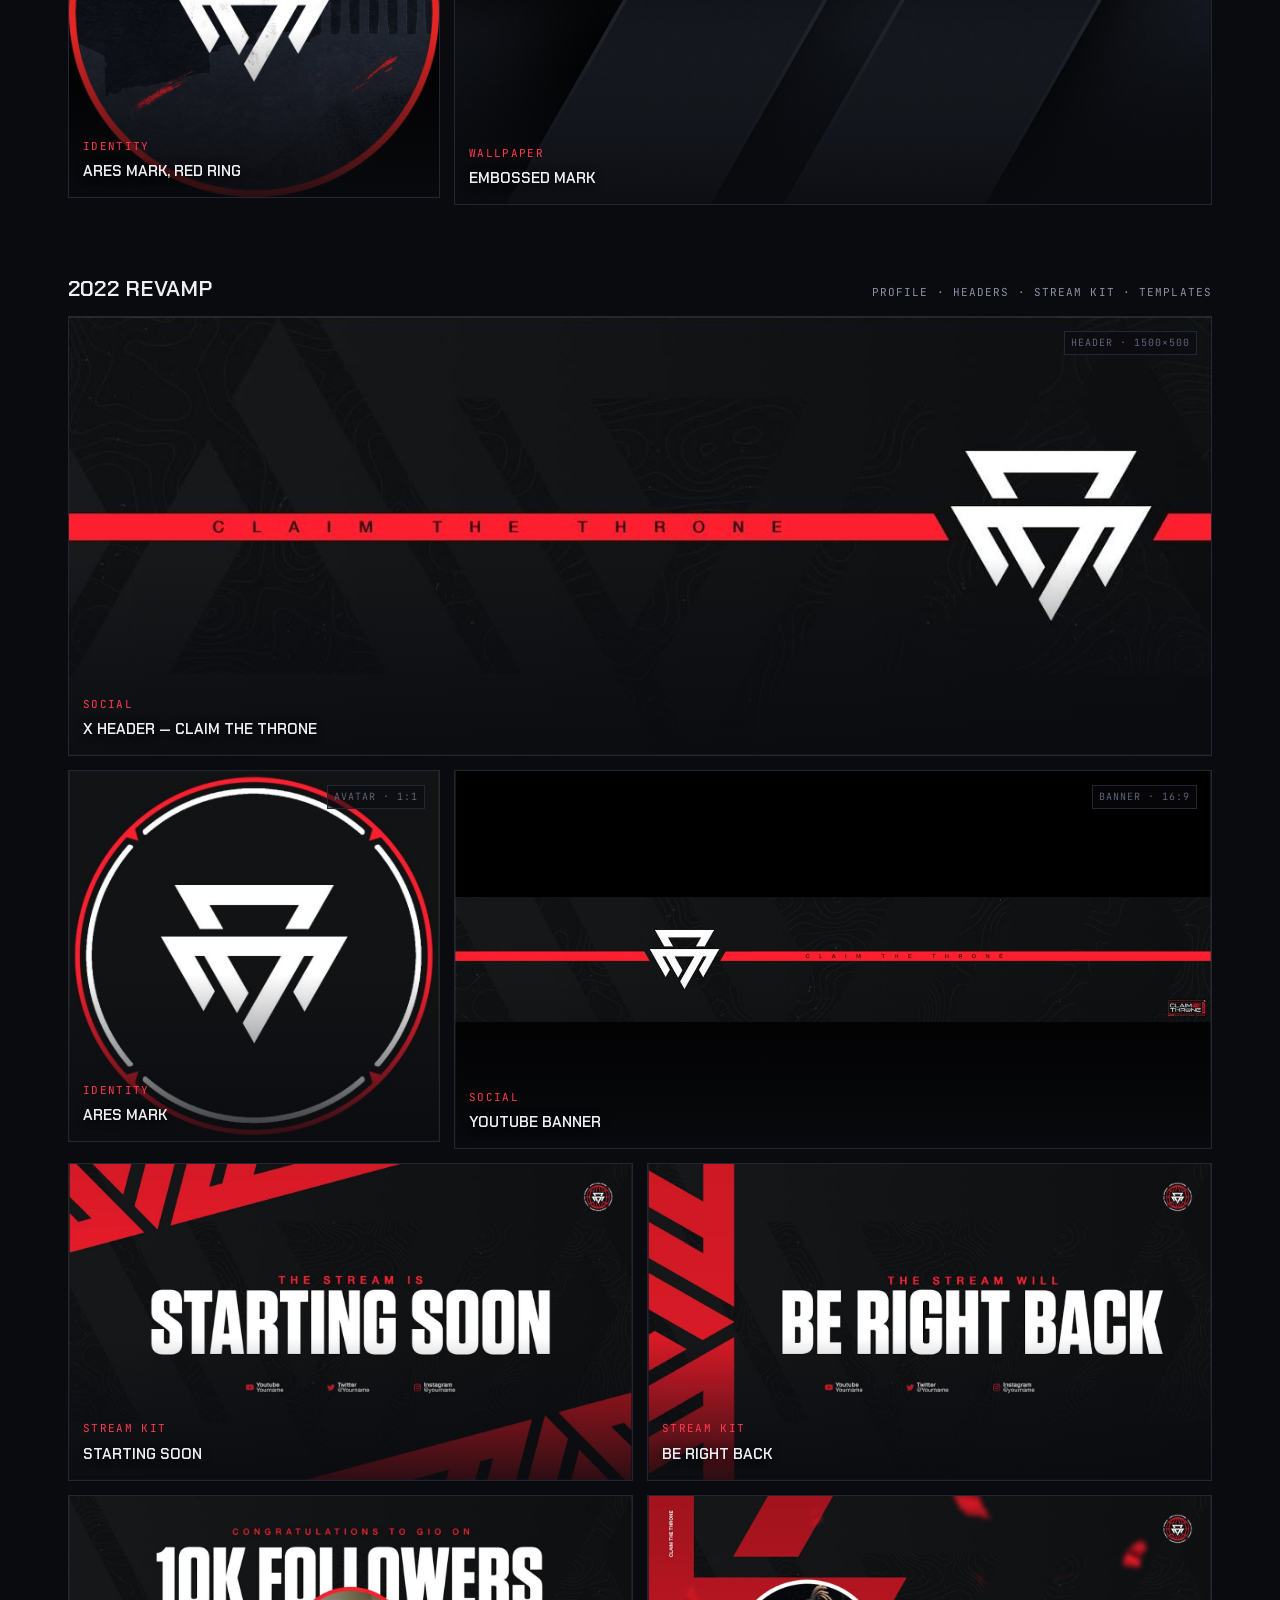
==== commit aac48170: "GKHT Exotics: 80+ vehicles across four markets (LA, Phoenix / Scottsdale, Miami, San Francisco); 100" ====
--- a/index.html
+++ b/index.html
@@ -581,7 +581,7 @@
         <div class="tl major"><div class="y">Mar 2023</div><div class="h">ROTN drop sells out</div><p class="p">Launched Rich Off The Net — hoodie and hat, modeled by Rich Amiri. 300+ units gone in a month.</p></div>
         <div class="tl"><div class="y">Oct 2023</div><div class="h">ExitLag partnership</div><p class="p">Official partner announcement across the Ares network.</p></div>
         <div class="tl"><div class="y">Oct 2023</div><div class="h">The Ares rebrand</div><p class="p">The purple world, the ARES wordmark, and the 2023 drop — "the start of the next chapter."</p></div>
-        <div class="tl major"><div class="y">Now</div><div class="h">GKHT Exotics</div><p class="p">Exotic car rental brokerage across LA and Phoenix / Scottsdale, plus brand and creative direction work.</p></div>
+        <div class="tl major"><div class="y">Now</div><div class="h">GKHT Exotics</div><p class="p">Exotic car rental brokerage — 80+ vehicles across LA, Phoenix / Scottsdale, Miami and San Francisco — plus brand and creative direction work.</p></div>
       </div>
     </div>
   </div>
@@ -598,8 +598,8 @@
       <div class="side-card">
         <p class="eyebrow">Founder · Owner</p>
         <h3>GKHT Exotics</h3>
-        <p>Exotic and luxury car rentals, delivered to the client — I broker a 45+ vehicle fleet across Los Angeles and Phoenix / Scottsdale and rent out one of my own cars alongside it. "We don't rent cars. We deliver experiences."</p>
-        <div class="mini"><div><div class="n num">45+</div><div class="l">Vehicles</div></div><div><div class="n num">100+</div><div class="l">Clients</div></div><div><div class="n num">5★</div><div class="l">Average rating</div></div></div>
+        <p>Exotic and luxury car rentals, delivered to the client — I broker an 80+ vehicle fleet across Los Angeles, Phoenix / Scottsdale, Miami and San Francisco and rent out one of my own cars alongside it. "We don't rent cars. We deliver experiences."</p>
+        <div class="mini"><div><div class="n num">80+</div><div class="l">Vehicles</div></div><div><div class="n num">4</div><div class="l">Markets</div></div><div><div class="n num">5★</div><div class="l">On Google</div></div></div>
         <a class="xlink" href="work/gkht-exotics/">Case study →</a> &nbsp; <a class="xlink" href="https://gkhtexotics.com/" target="_blank" rel="noopener">gkhtexotics.com ↗</a>
       </div>
       <div class="side-card">
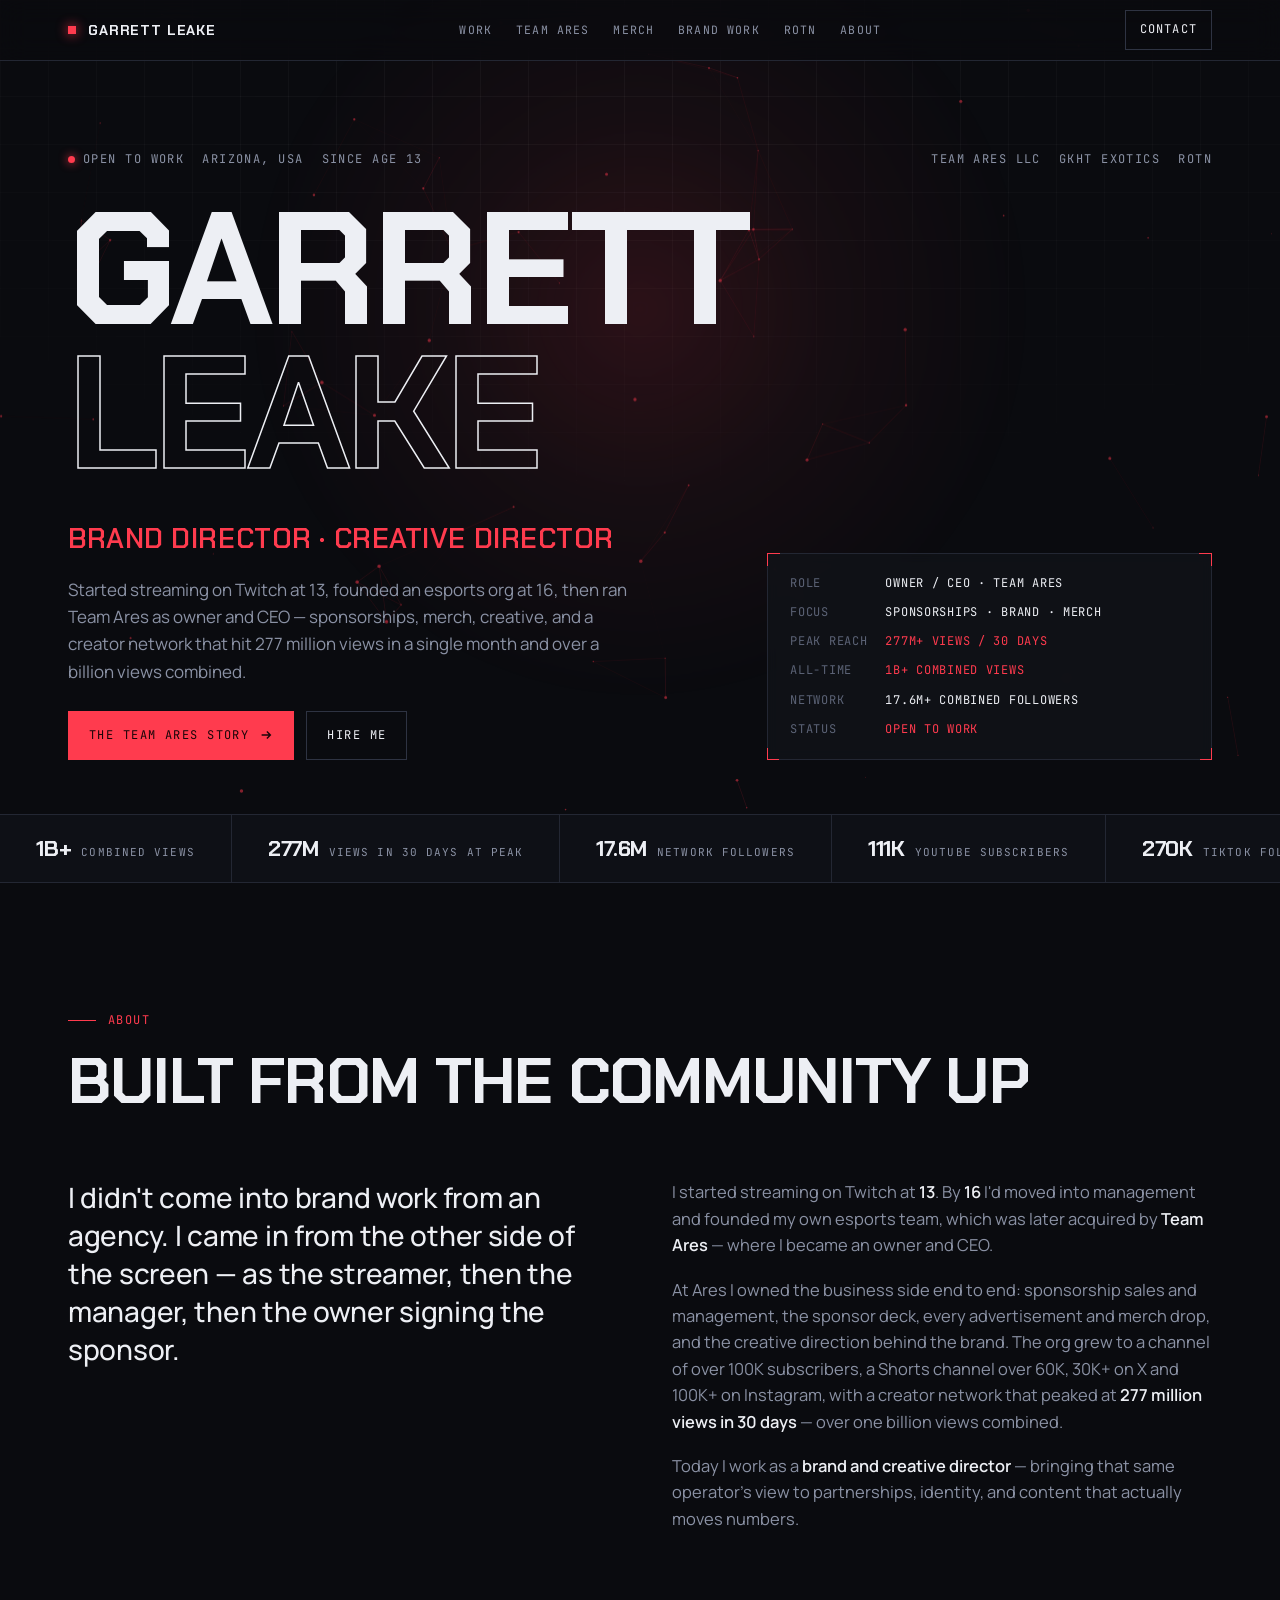
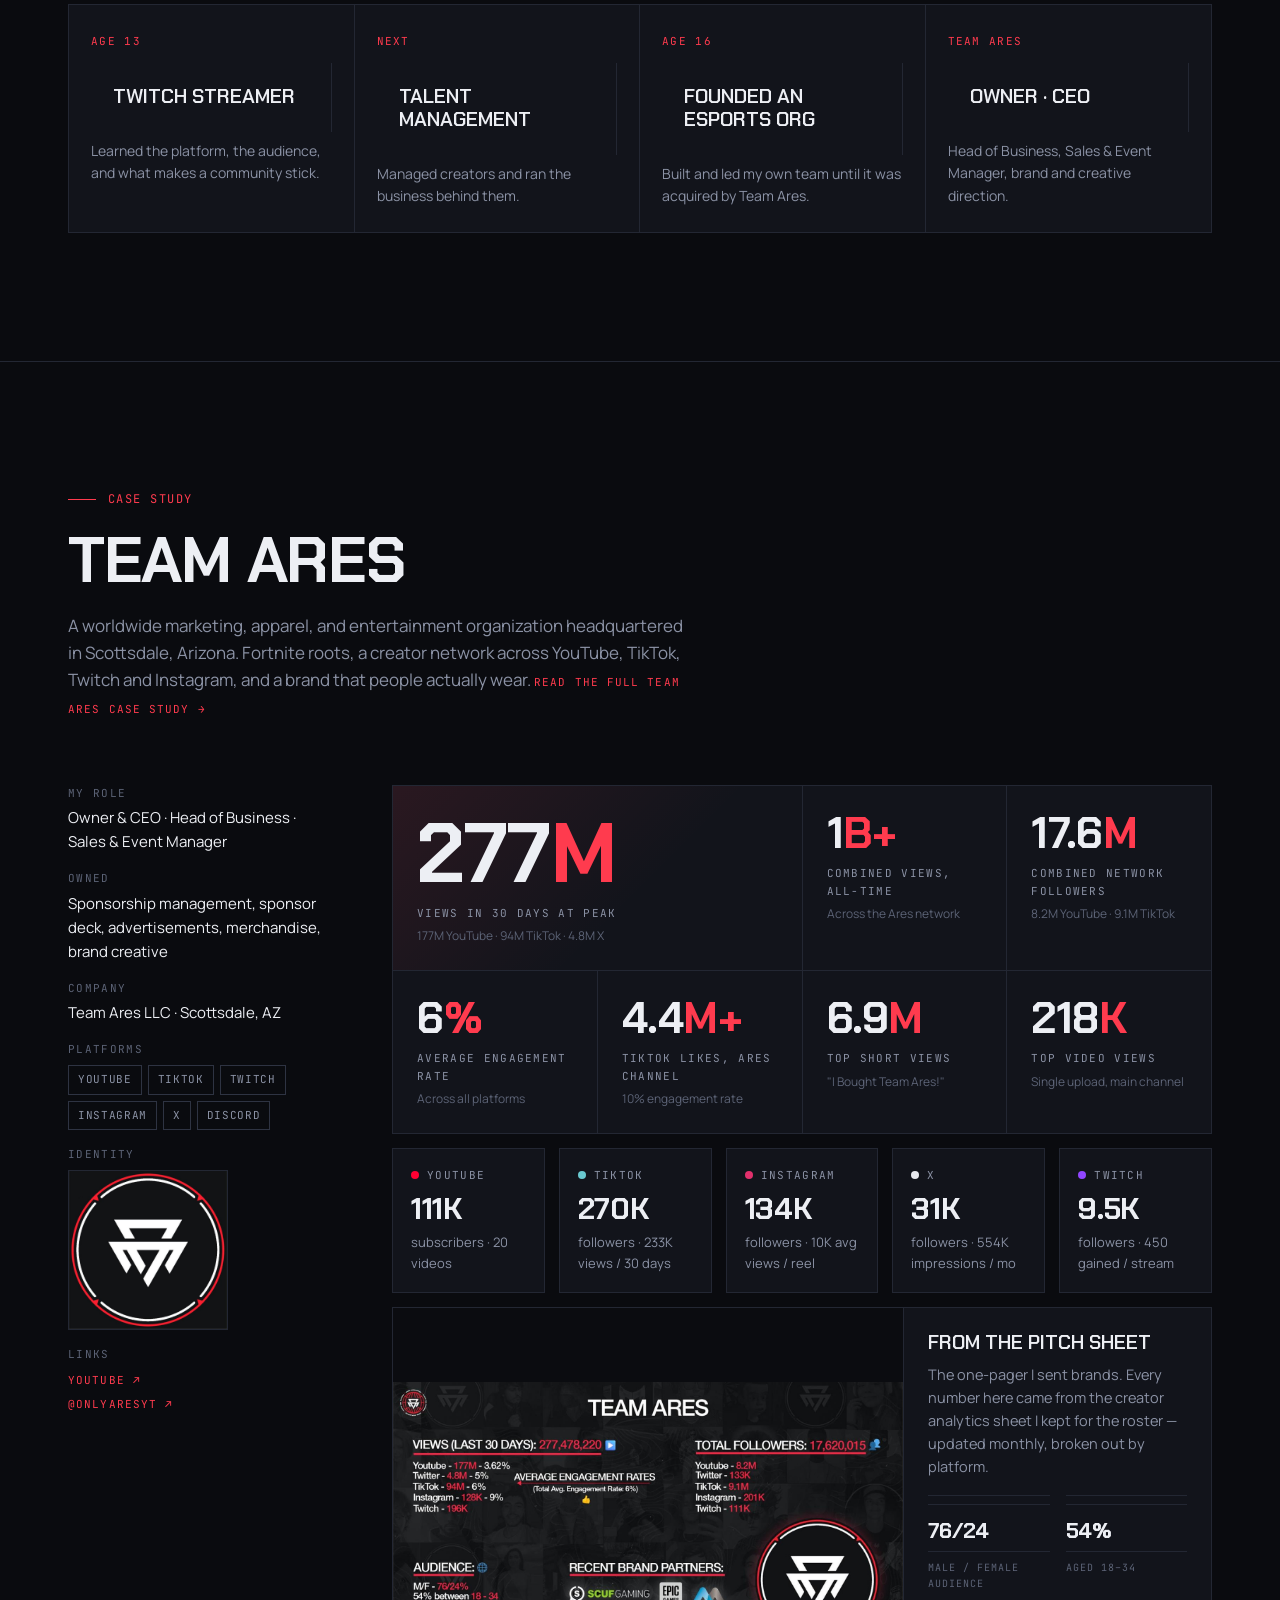
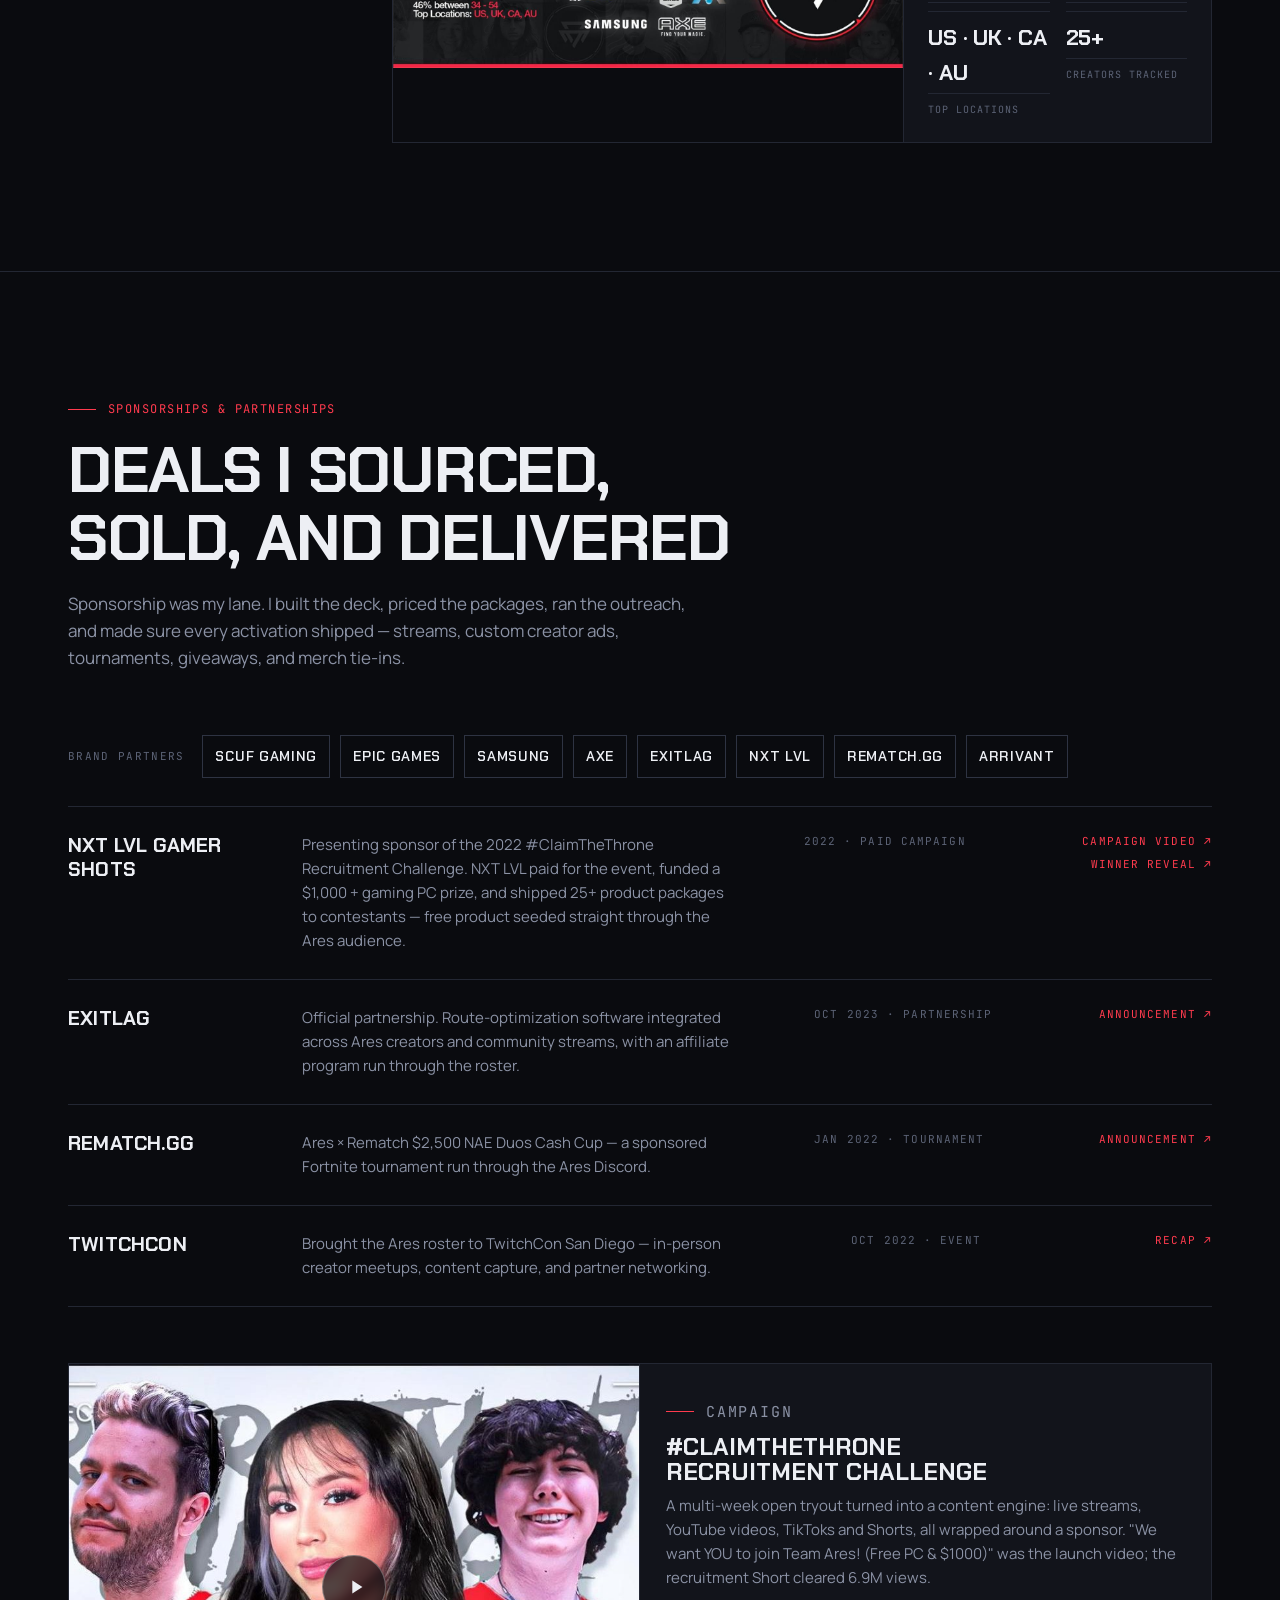
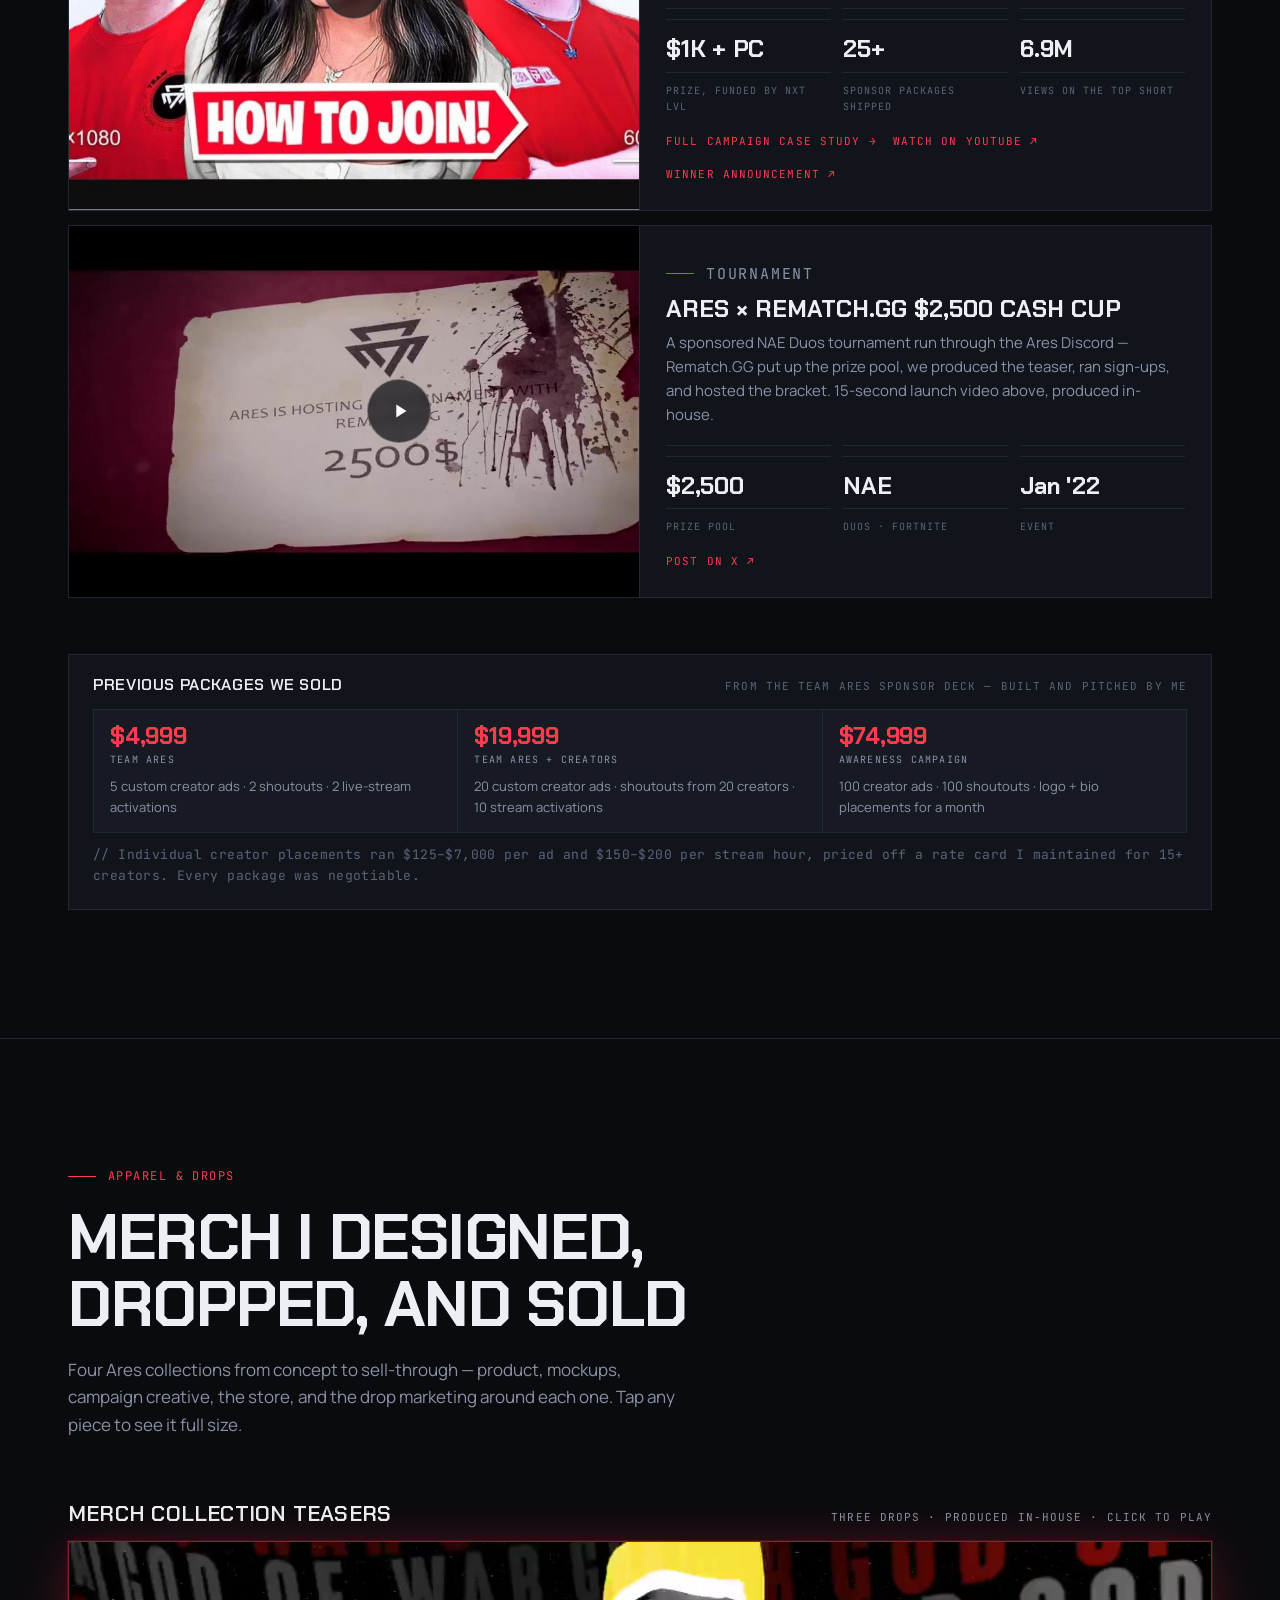
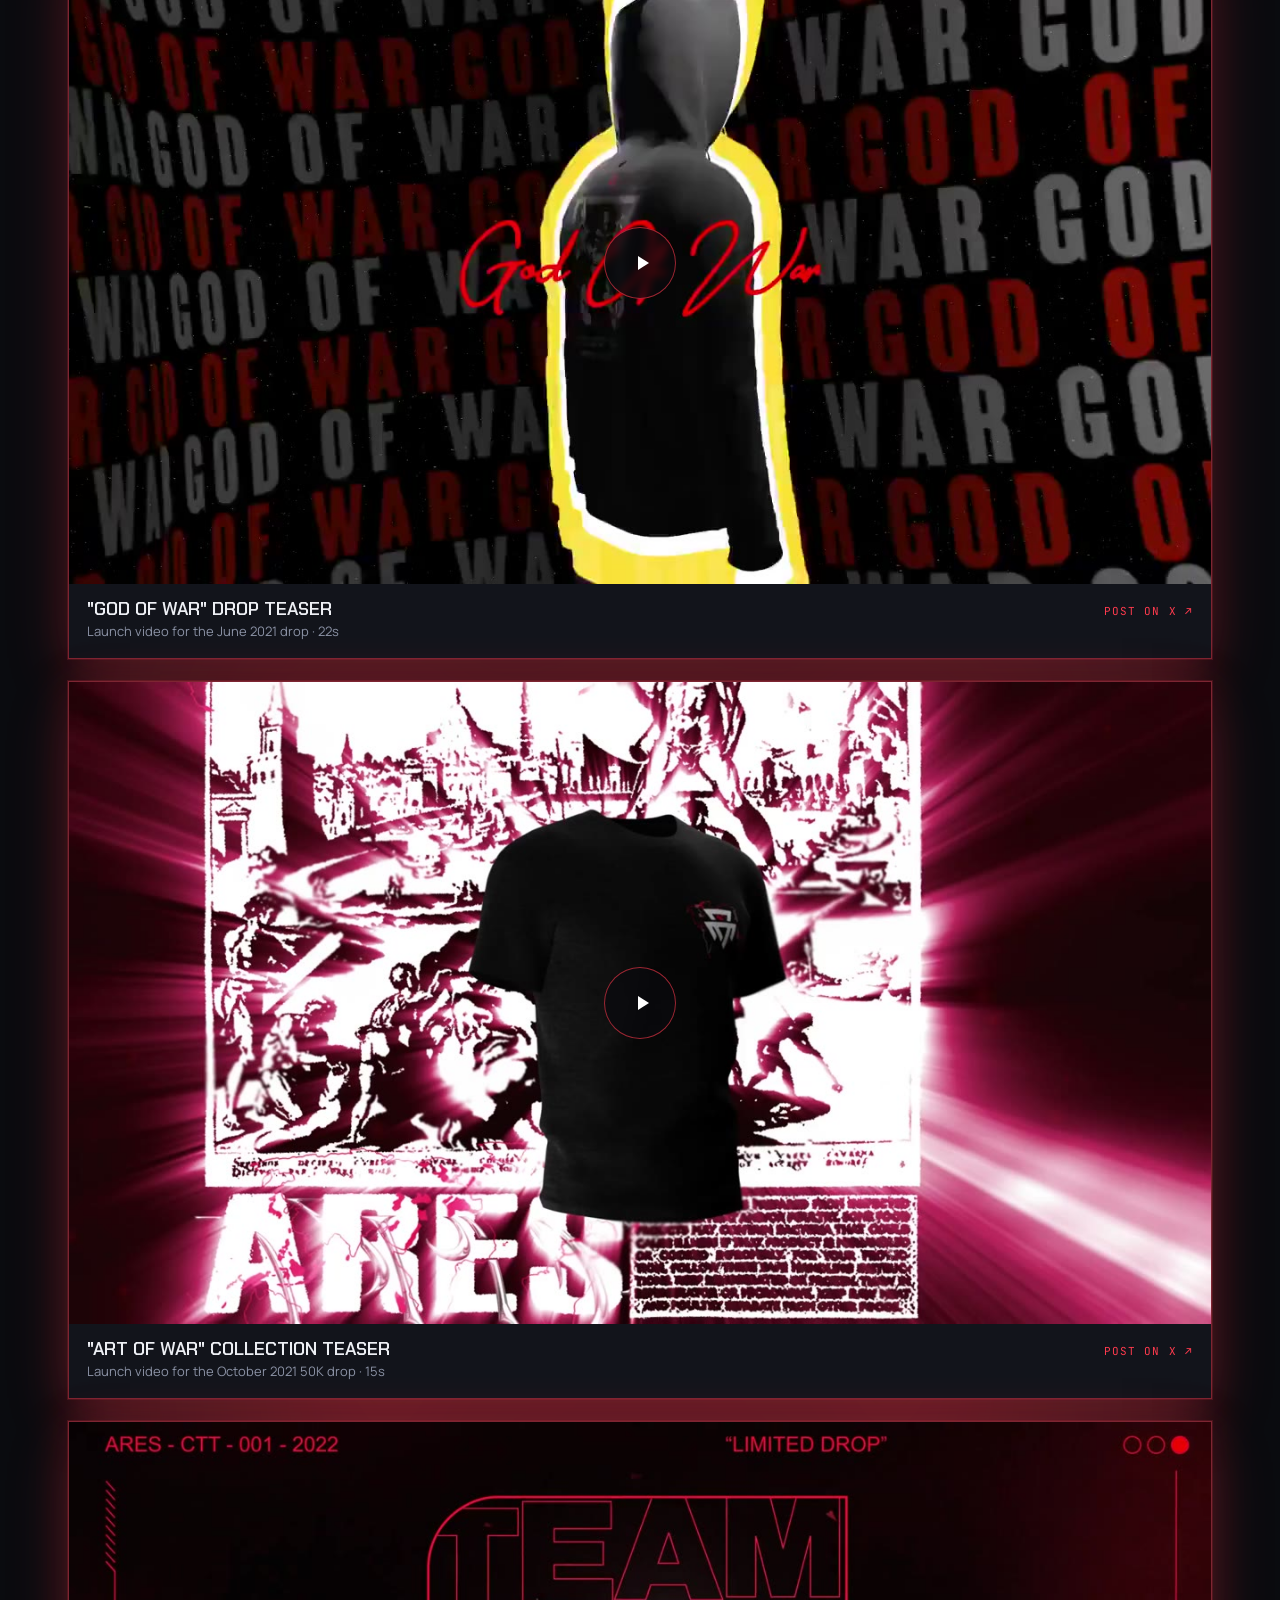
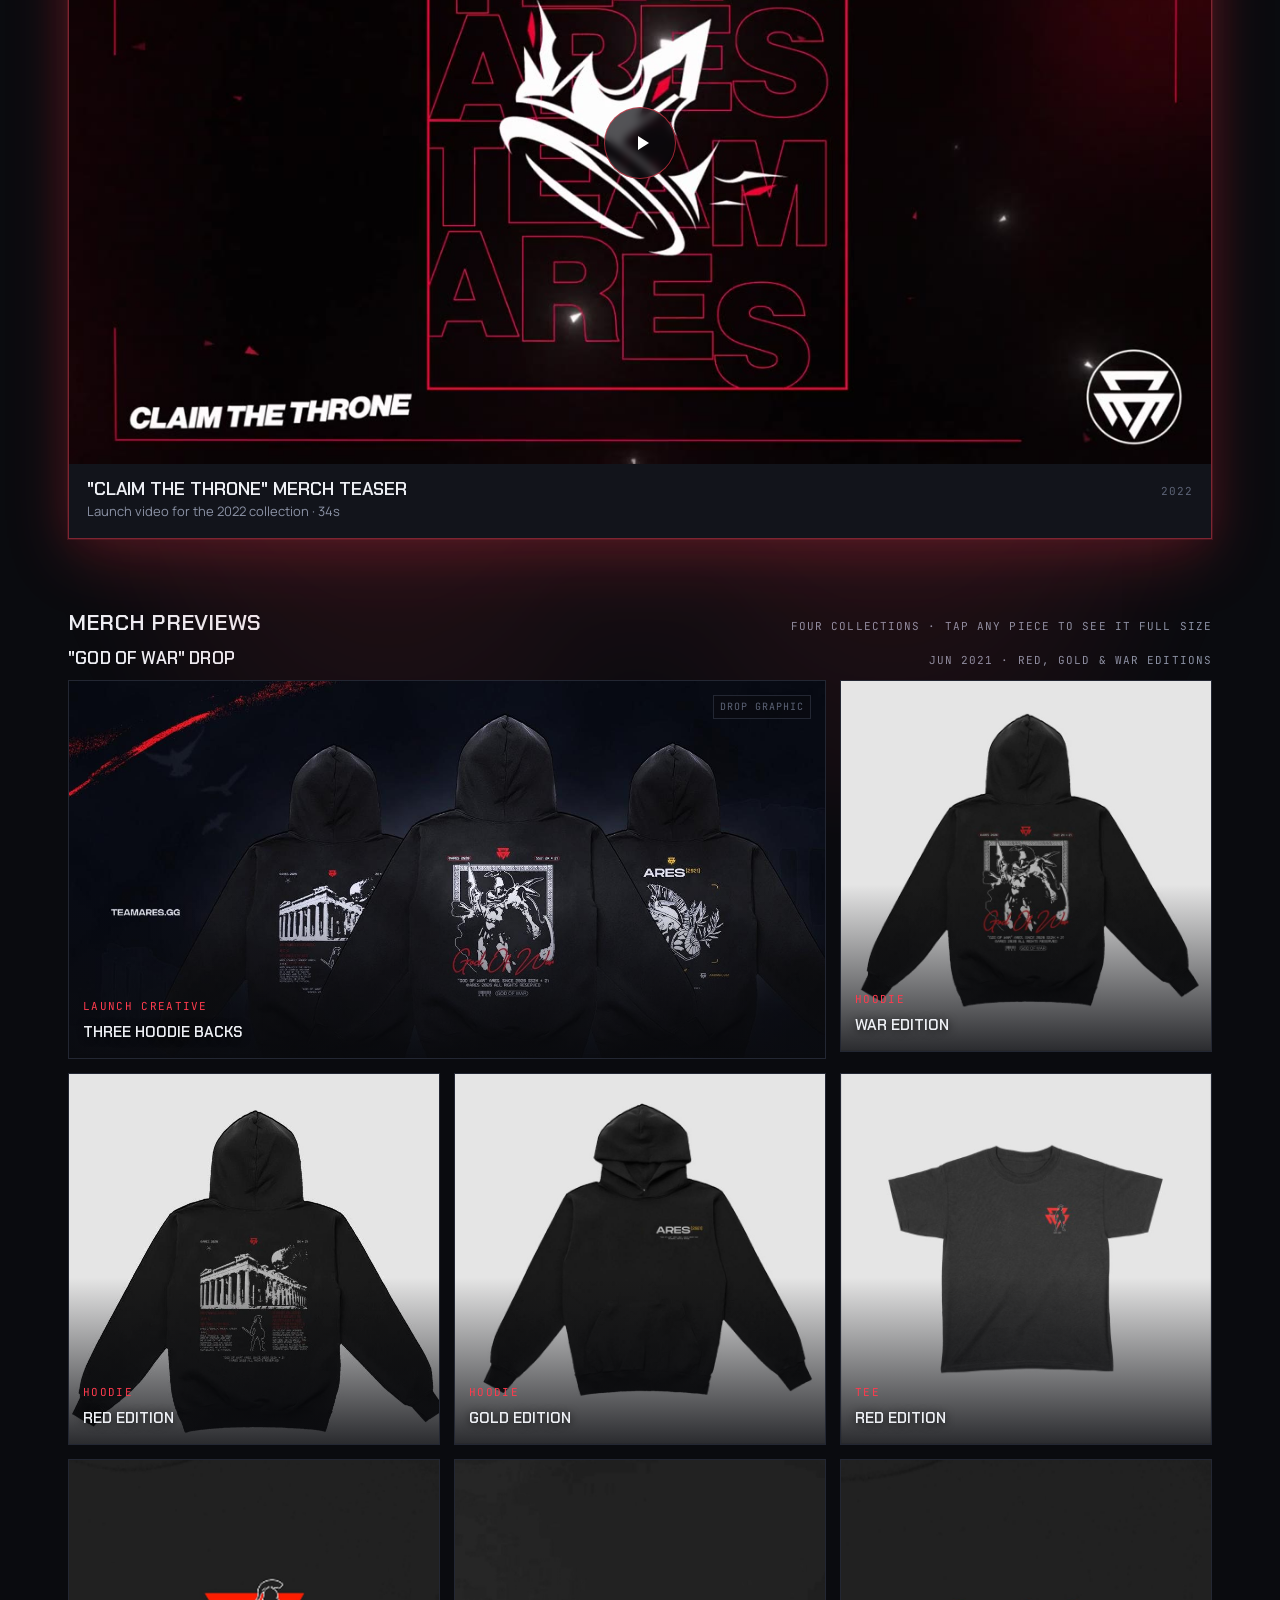
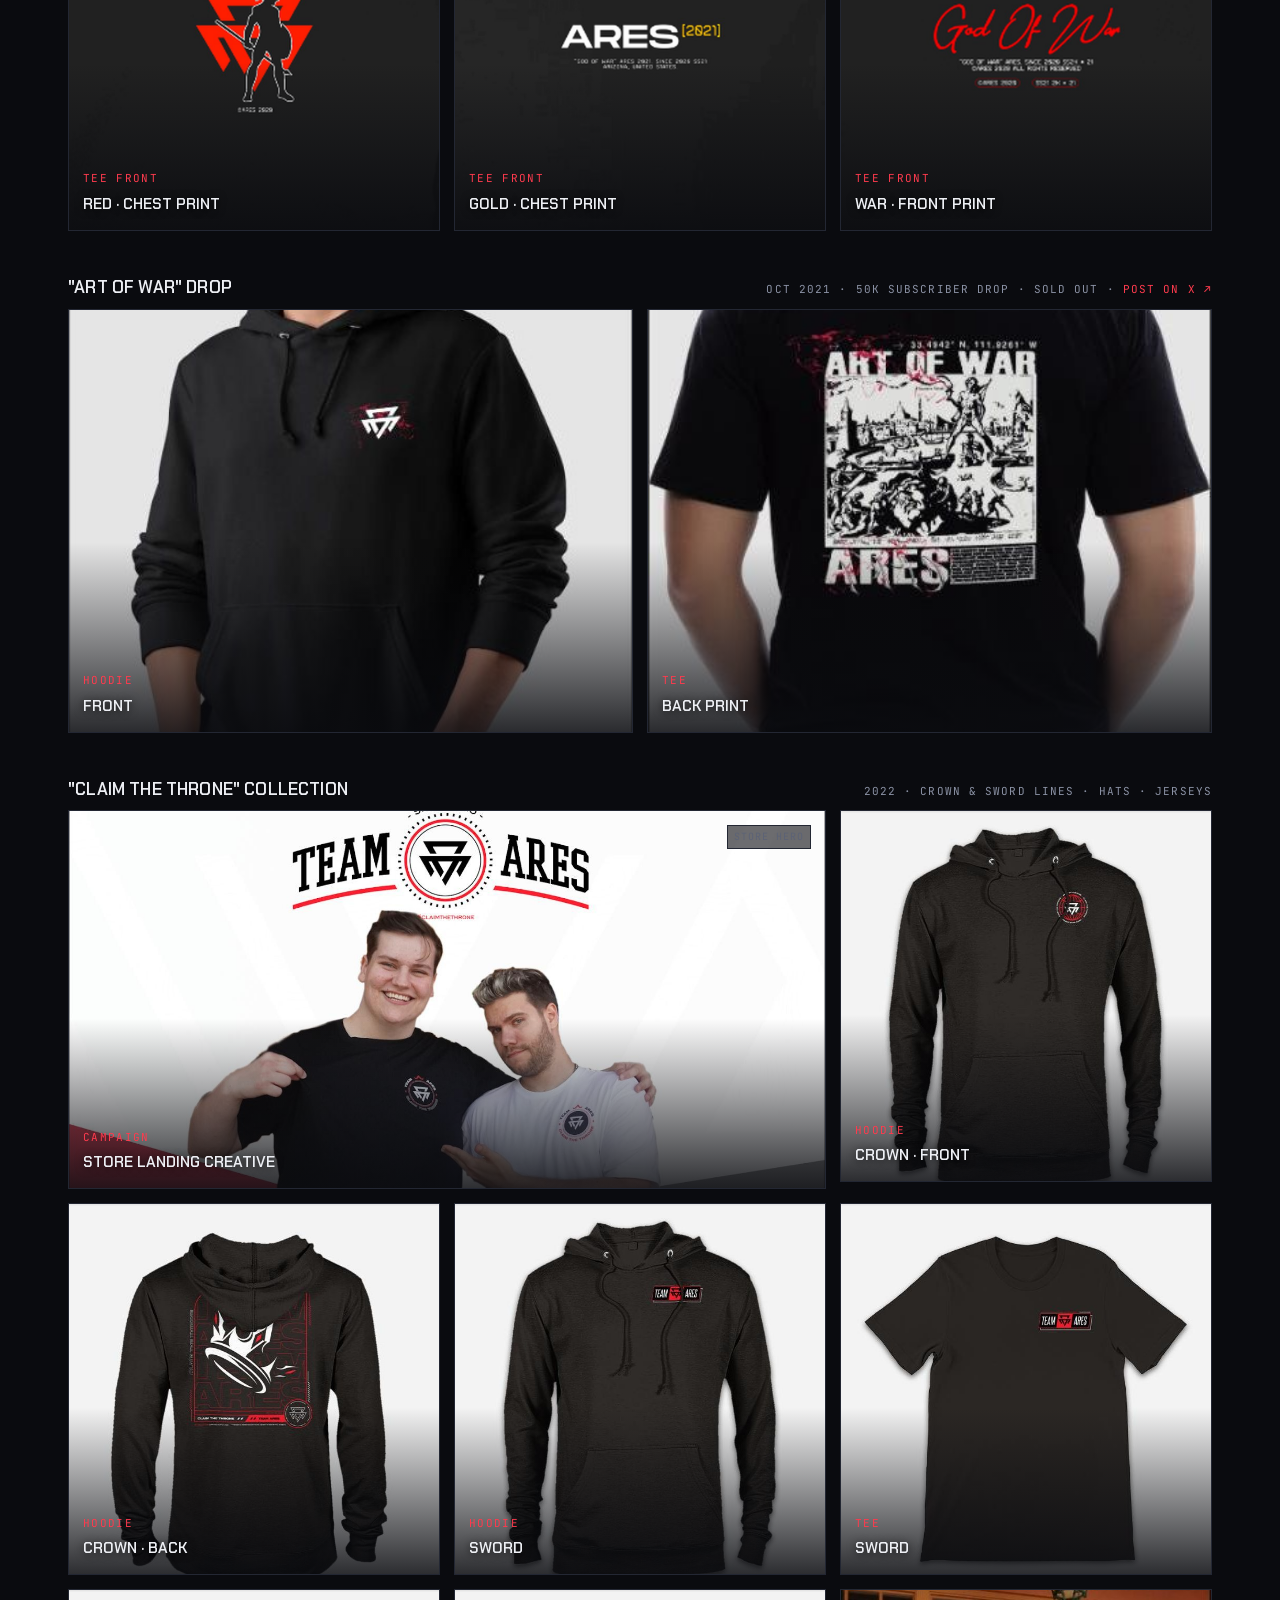
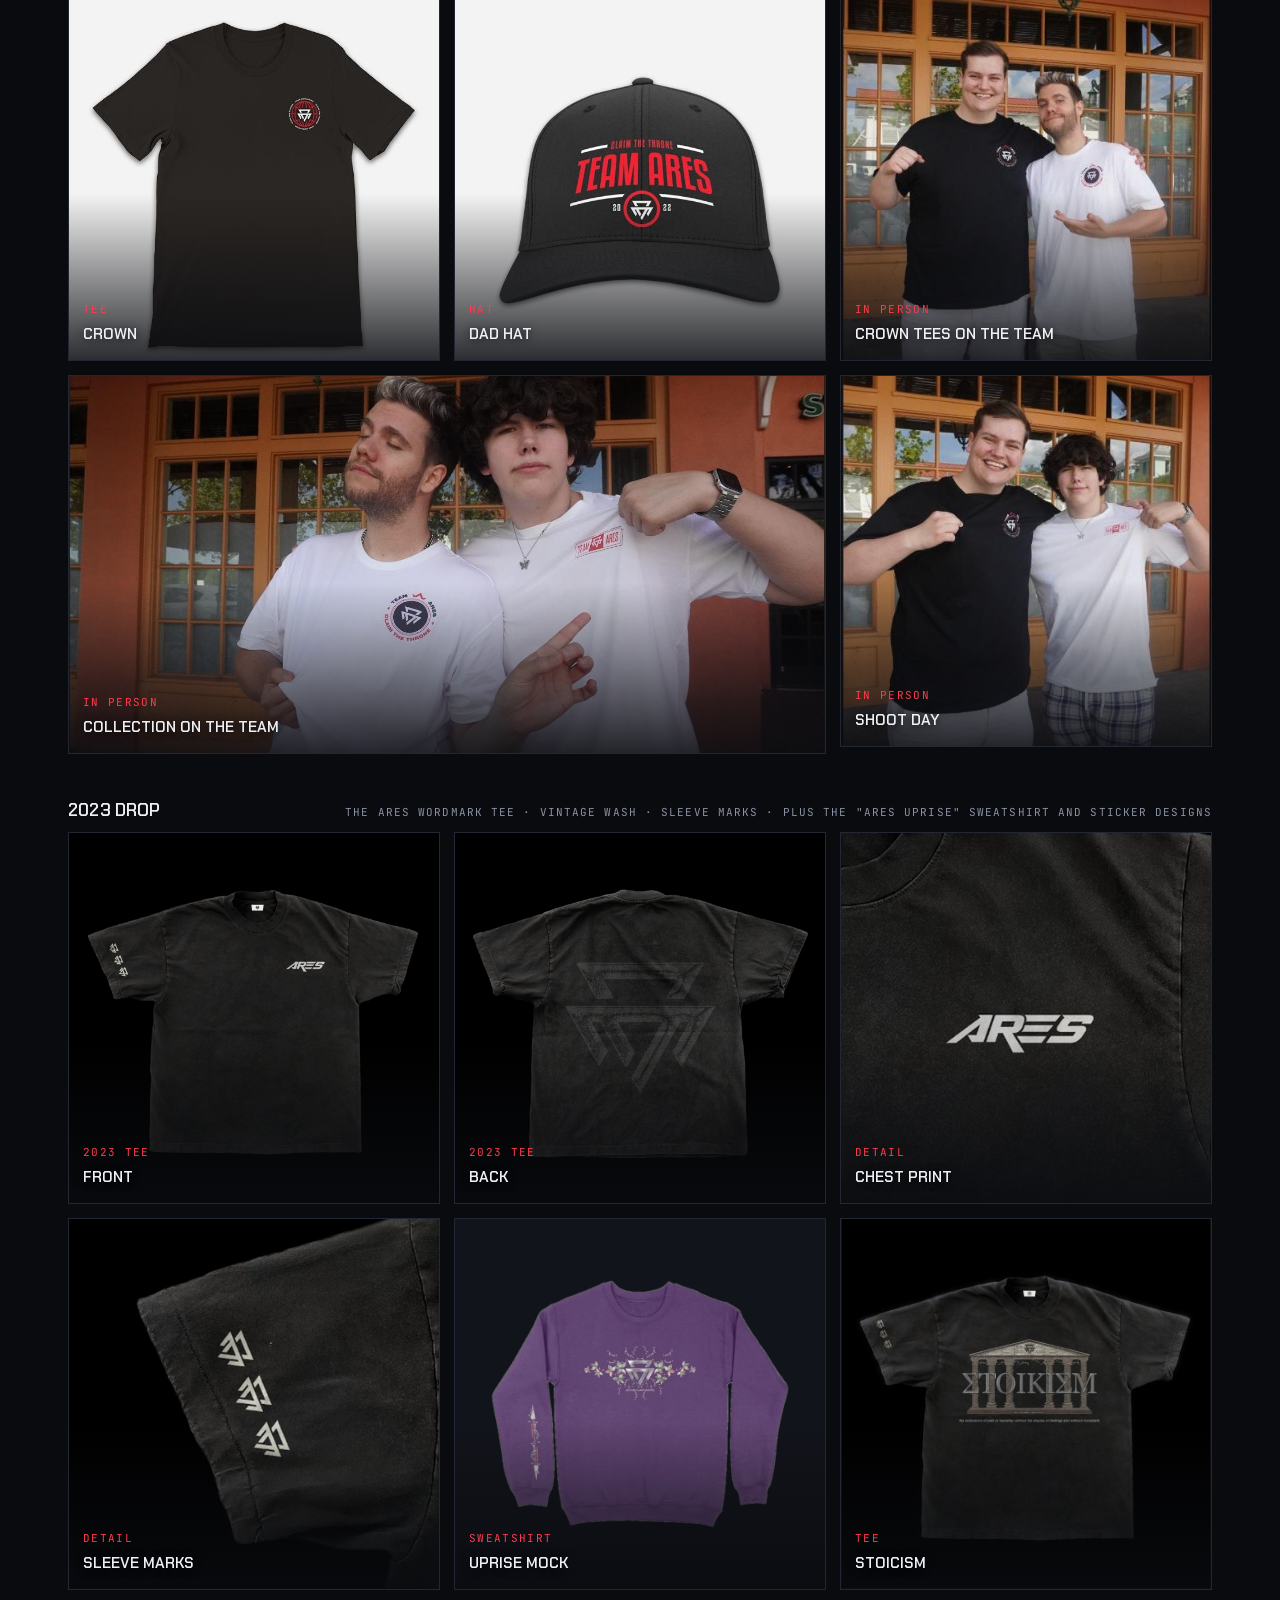
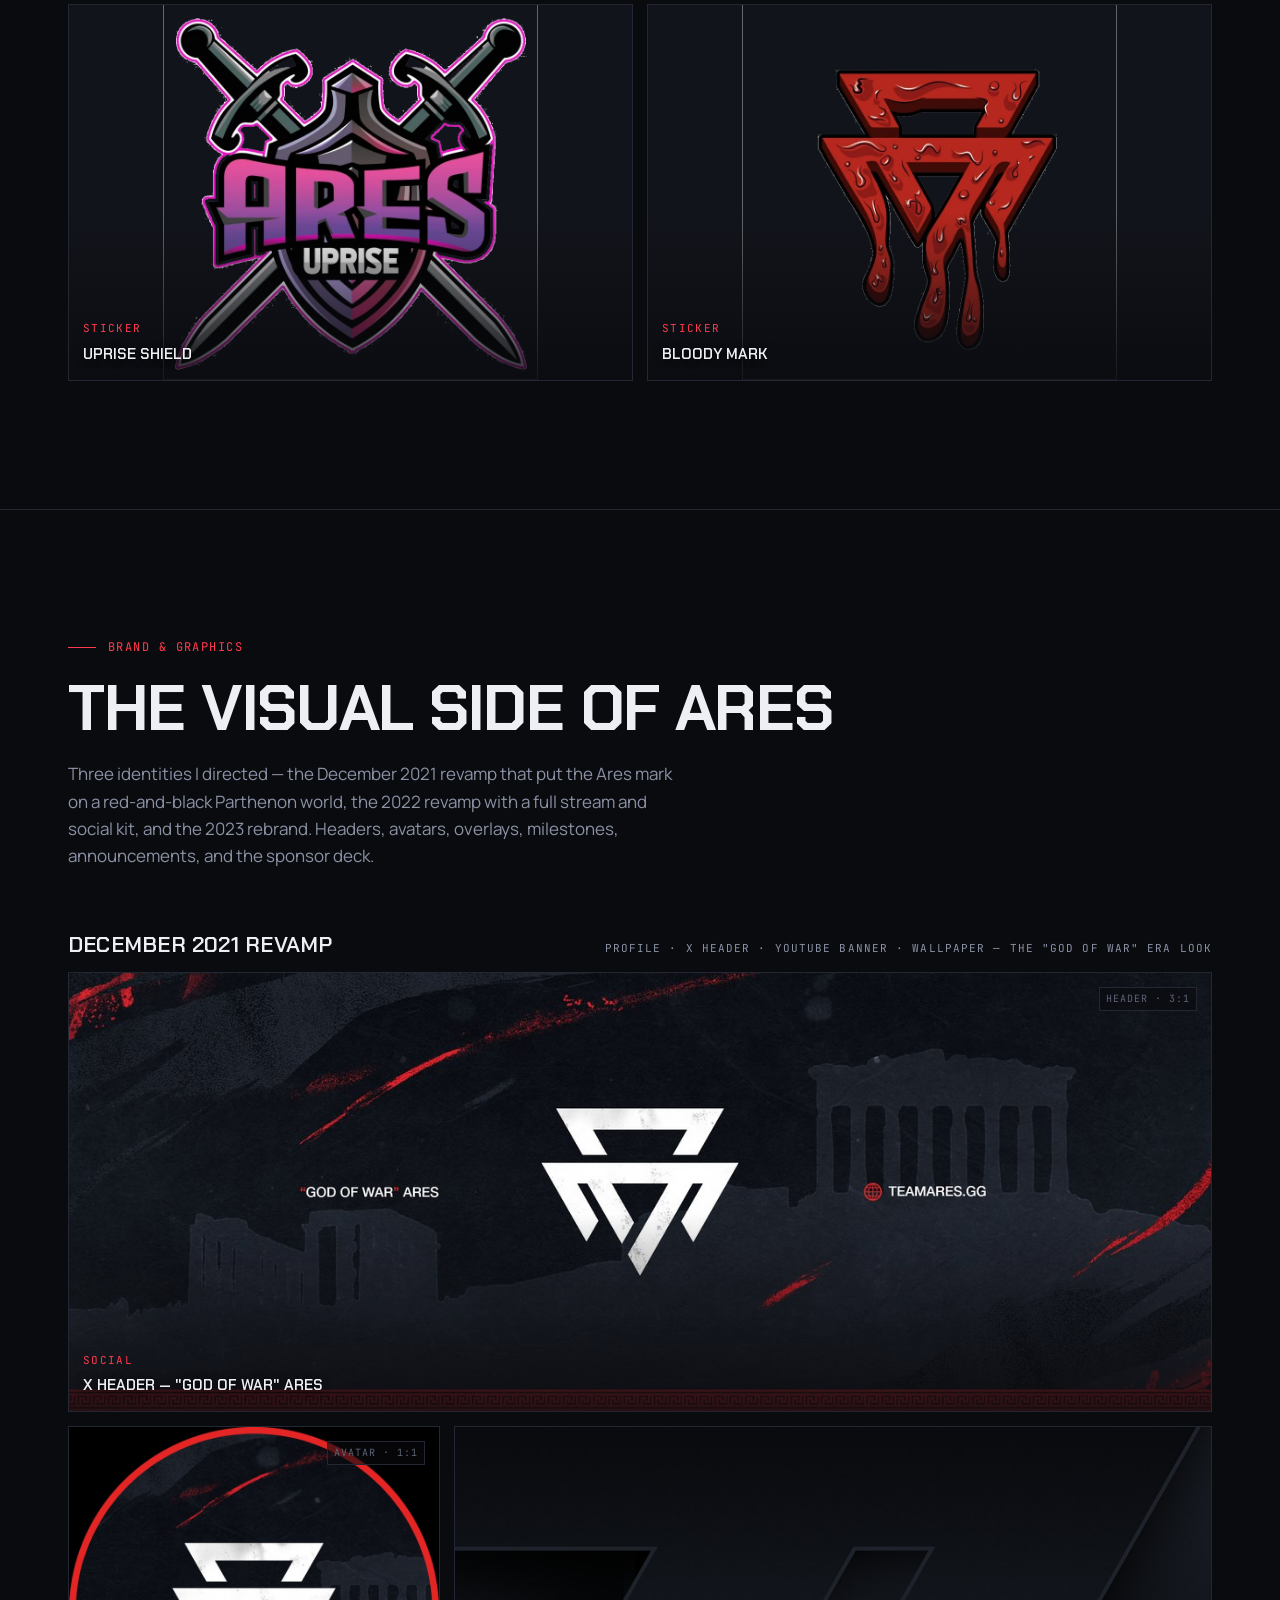
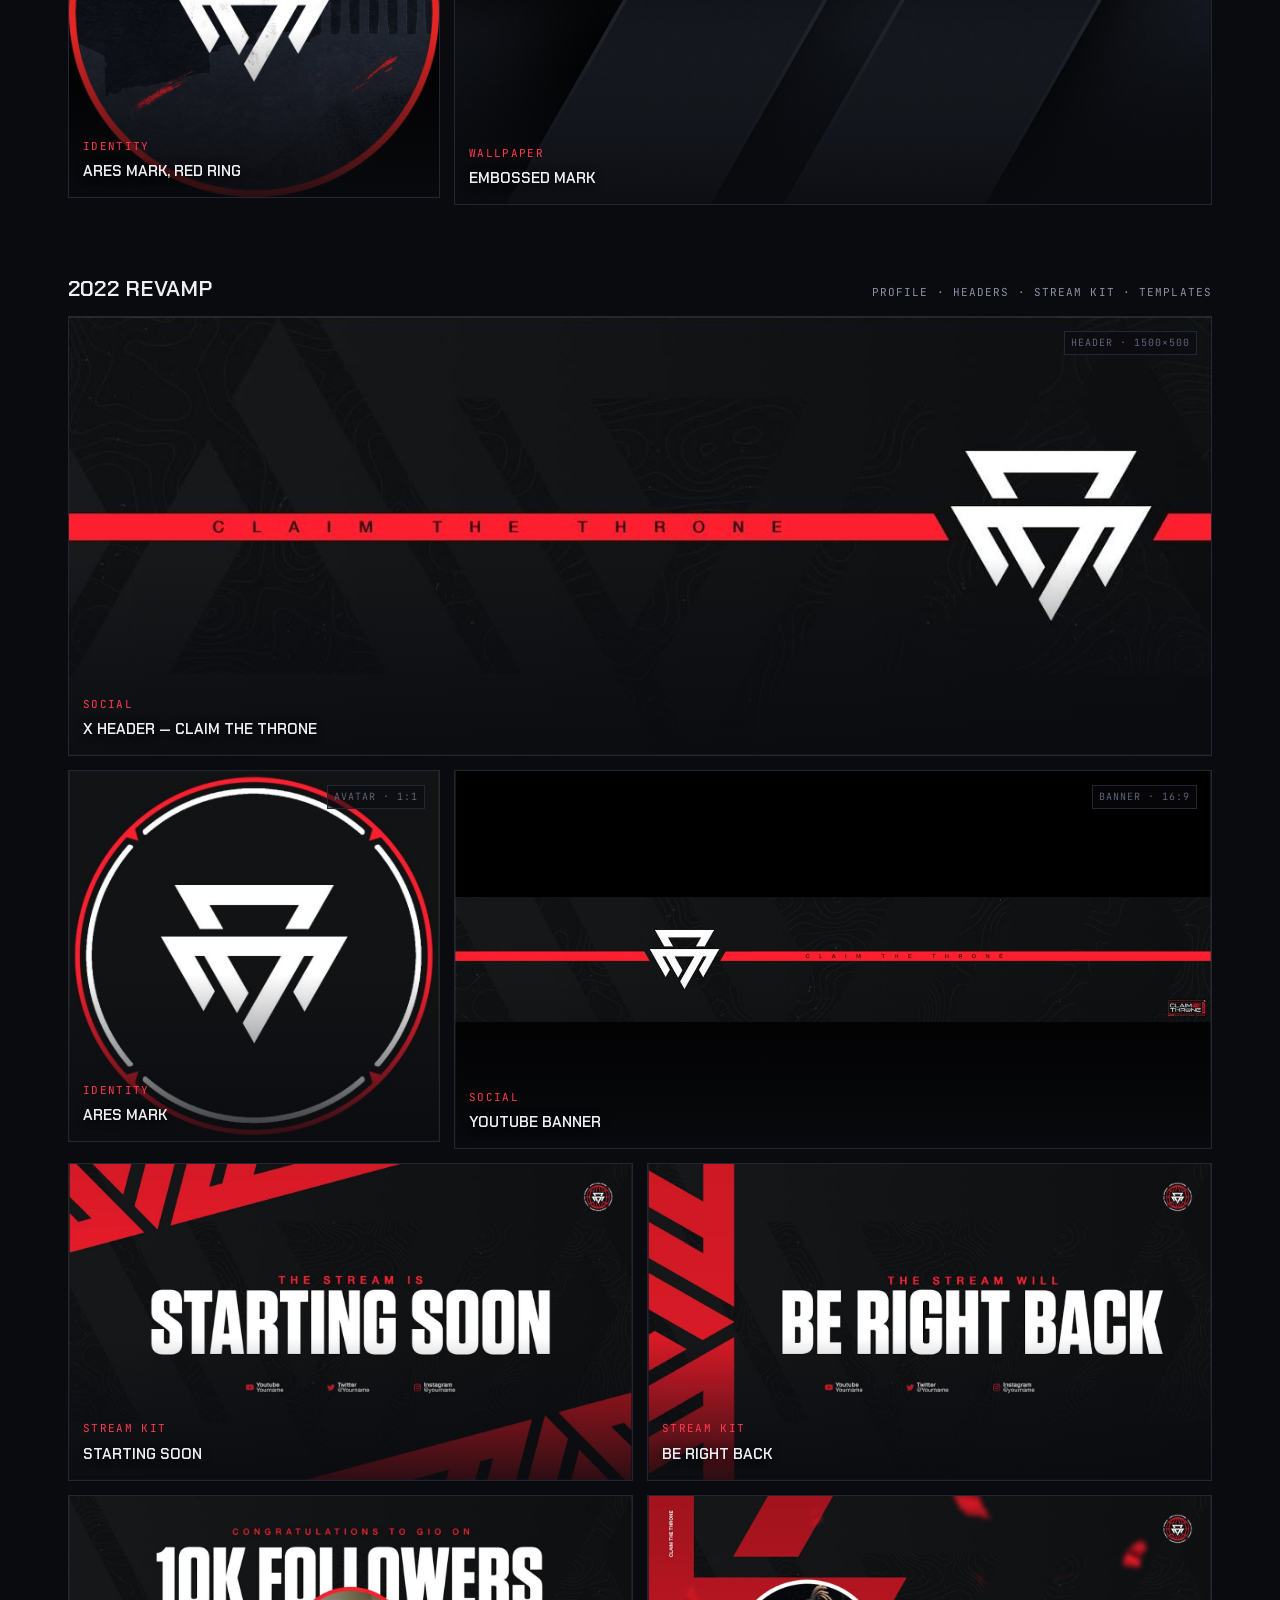
==== commit 8ad4a1f6: "ROTN: replace the Rich Amiri photo with the edited black-and-white poster (full 9:16, on the home pa" ====
--- a/index.html
+++ b/index.html
@@ -31,7 +31,7 @@
   <link rel="preconnect" href="https://fonts.googleapis.com">
   <link rel="preconnect" href="https://fonts.gstatic.com" crossorigin>
   <link rel="stylesheet" href="https://fonts.googleapis.com/css2?family=Chakra+Petch:wght@500;600;700&family=Manrope:wght@400;500;600;700&family=JetBrains+Mono:wght@400;500&display=swap">
-  <link rel="stylesheet" href="./styles.css?v=f32c573a">
+  <link rel="stylesheet" href="./styles.css?v=02da91d3">
   <script type="application/ld+json">{"@context": "https://schema.org", "@type": "Person", "@id": "https://garrettleake.com/#person", "name": "Garrett Leake", "url": "https://garrettleake.com/", "image": "https://garrettleake.com/img/garrett-leake.jpg", "jobTitle": "Brand & Creative Director", "description": "Garrett Leake is a brand and creative director from Arizona — former owner and CEO of Team Ares, founder of ROTN and GKHT Exotics. Open to work.", "worksFor": {"@type": "Organization", "name": "GKHT Exotics", "url": "https://gkhtexotics.com/"}, "alumniOf": {"@type": "Organization", "name": "Team Ares LLC"}, "address": {"@type": "PostalAddress", "addressRegion": "AZ", "addressCountry": "US"}, "email": "mailto:support@wolfpog.com", "knowsAbout": ["brand direction", "creative direction", "sponsorship management", "influencer marketing", "esports", "merchandise", "apparel", "creator networks", "Team Ares", "ROTN", "GKHT Exotics"], "sameAs": ["https://www.instagram.com/gkht/", "https://x.com/aresgarrett", "https://gkhtexotics.com/", "https://www.linkedin.com/in/garrett-leake-333968214/", "https://www.crunchbase.com/person/garrett-leake"], "homeLocation": {"@type": "Place", "name": "Scottsdale, Arizona"}}</script>
   <script type="application/ld+json">{"@context": "https://schema.org", "@type": "WebSite", "@id": "https://garrettleake.com/#website", "url": "https://garrettleake.com/", "name": "Garrett Leake", "publisher": {"@id": "https://garrettleake.com/#person"}}</script>
   <script type="application/ld+json">{"@context": "https://schema.org", "@type": "BreadcrumbList", "itemListElement": [{"@type": "ListItem", "position": 1, "name": "Home", "item": "https://garrettleake.com/"}]}</script>
@@ -544,9 +544,9 @@
           <div class="stat"><div class="num">1</div><div class="lab">Drop</div><div class="src">Hoodie + hat, pre-order</div></div>
           <div class="stat"><div class="num">30<em>d</em></div><div class="lab">To sell out</div><div class="src">Launch to last unit</div></div>
         </div>
-        <div class="work" style="margin-top:14px">
-          <div class="tile w3" style="aspect-ratio:4/5"><img src="img/rotn-rich-amiri.jpg" alt="Rapper Rich Amiri wearing the ROTN sewn hoodie — the campaign shot for drop 001" width="1000" height="1250" loading="lazy" data-lb="Rich Amiri in the ROTN hoodie · campaign"><span class="ph">Campaign · photo</span><span class="k">Lookbook</span><span class="t">Rich Amiri × ROTN</span></div>
-          <div class="tile w3 contain" style="aspect-ratio:4/5"><img src="img/rotn-drop.jpg" alt="ROTN sewn hoodie and trucker hat — drop 001" width="709" height="745" loading="lazy" data-lb="ROTN · drop 001"><span class="k">Drop 001</span><span class="t">Sewn hoodie &amp; trucker hat</span></div>
+        <div class="work pair" style="margin-top:14px">
+          <div class="tile poster"><img src="img/rotn-rich-amiri-poster.jpg" alt="Rapper Rich Amiri in the ROTN sewn hoodie, edited black-and-white campaign poster for drop 001" width="1080" height="1920" loading="lazy" data-lb="Rich Amiri in the ROTN hoodie · campaign"><span class="k">Lookbook</span><span class="t">Rich Amiri × ROTN</span></div>
+          <div class="tile contain fill-row"><img src="img/rotn-drop.jpg" alt="ROTN sewn hoodie and trucker hat — drop 001" width="709" height="745" loading="lazy" data-lb="ROTN · drop 001"><span class="k">Drop 001</span><span class="t">Sewn hoodie &amp; trucker hat</span></div>
         </div>
       </div>
     </div>
--- a/styles.css
+++ b/styles.css
@@ -439,3 +439,11 @@
     box-shadow:0 0 0 1px rgba(255,59,78,.12),0 20px 60px rgba(255,59,78,.16),0 0 40px rgba(255,59,78,.10)}
   .callout p strong{color:var(--accent);font-weight:700;text-transform:uppercase;letter-spacing:.04em;font-family:var(--display)}
   @media (max-width:560px){.callout p{padding:20px 18px;font-size:16px}}
+  /* ROTN lookbook pair: full edited poster on the left, product card stretched to match on the right */
+  .work.pair{grid-template-columns:repeat(2,minmax(0,1fr))}
+  .work.pair .tile{grid-column:auto}
+  .work.pair .tile.poster{aspect-ratio:9/16}
+  .work.pair .tile.poster img{object-position:center top}
+  .work.pair .tile.fill-row{aspect-ratio:auto}
+  .work.pair .tile.fill-row img{background:#fff}
+  @media (max-width:560px){.work.pair{gap:10px}.work.pair .tile{padding:10px;min-height:0}.work.pair .tile .k{font-size:9px;letter-spacing:.1em}.work.pair .tile .t{font-size:12px;margin-top:2px}}
